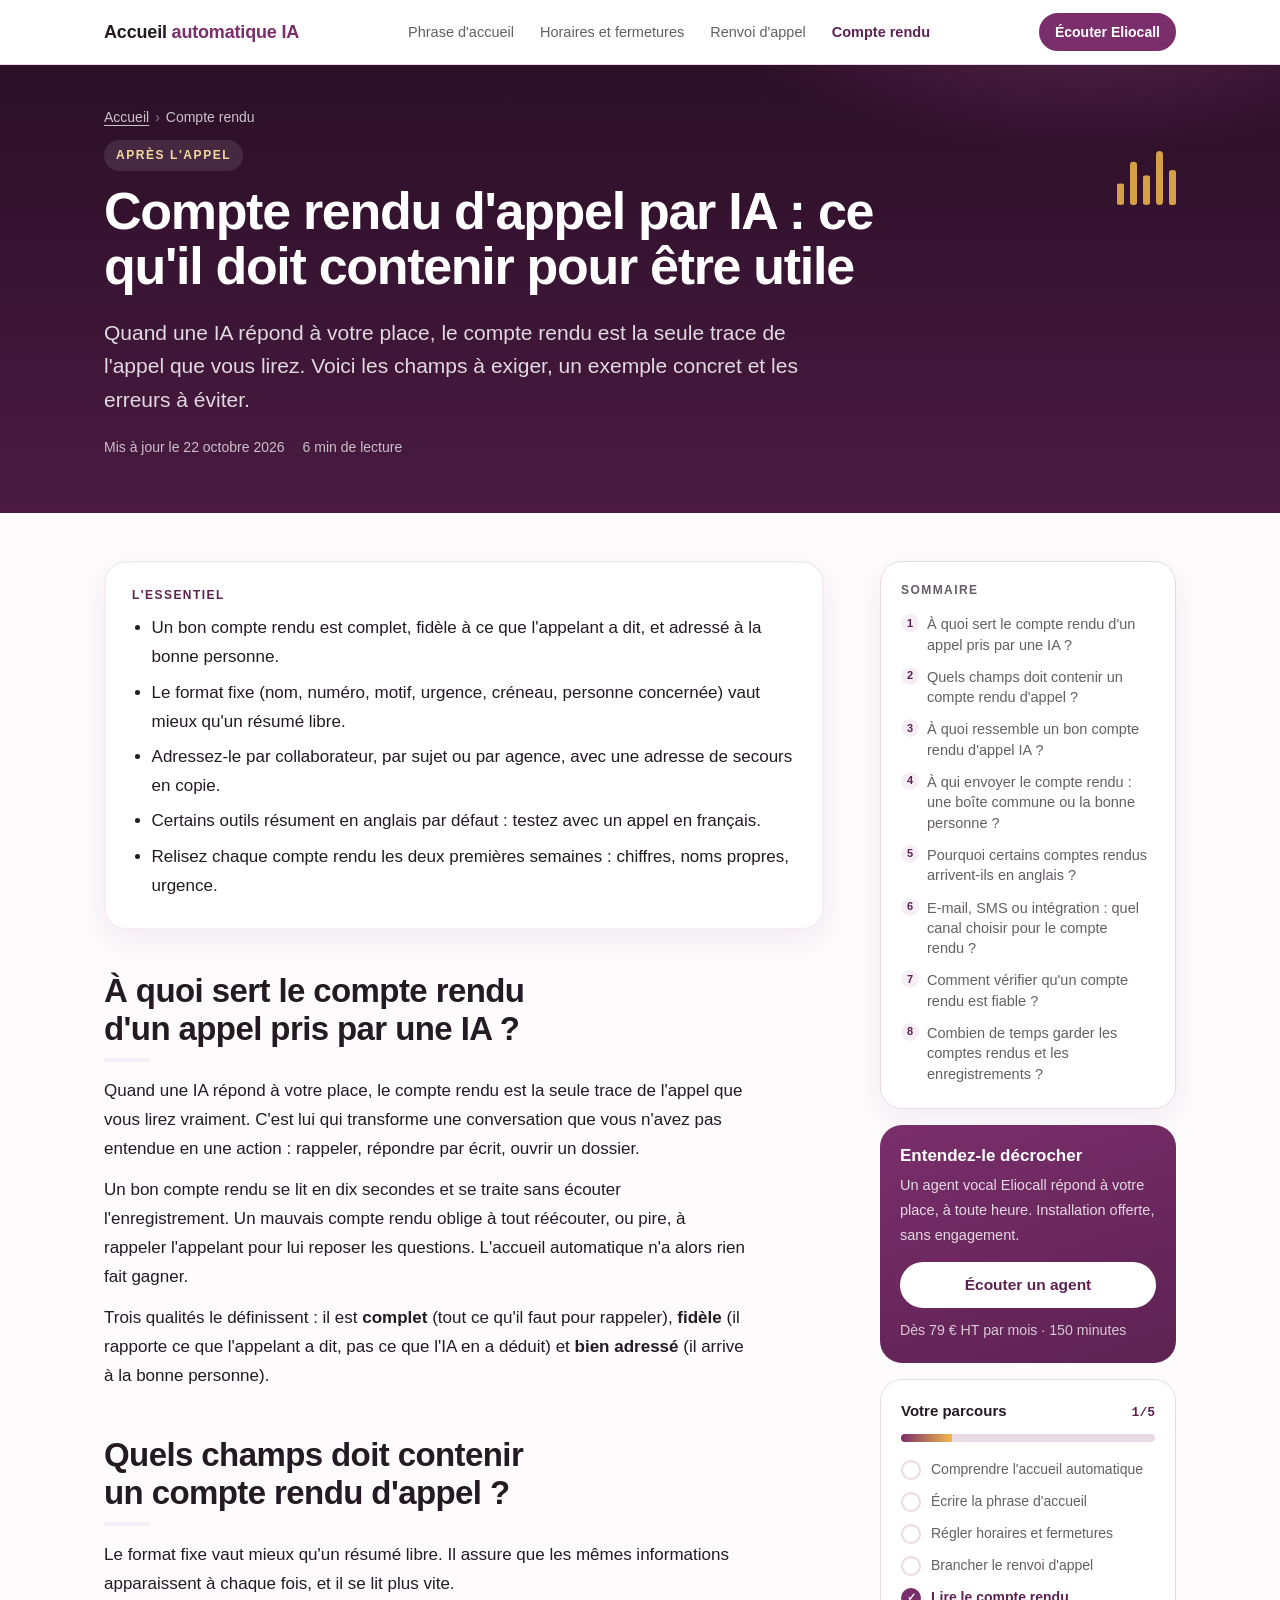
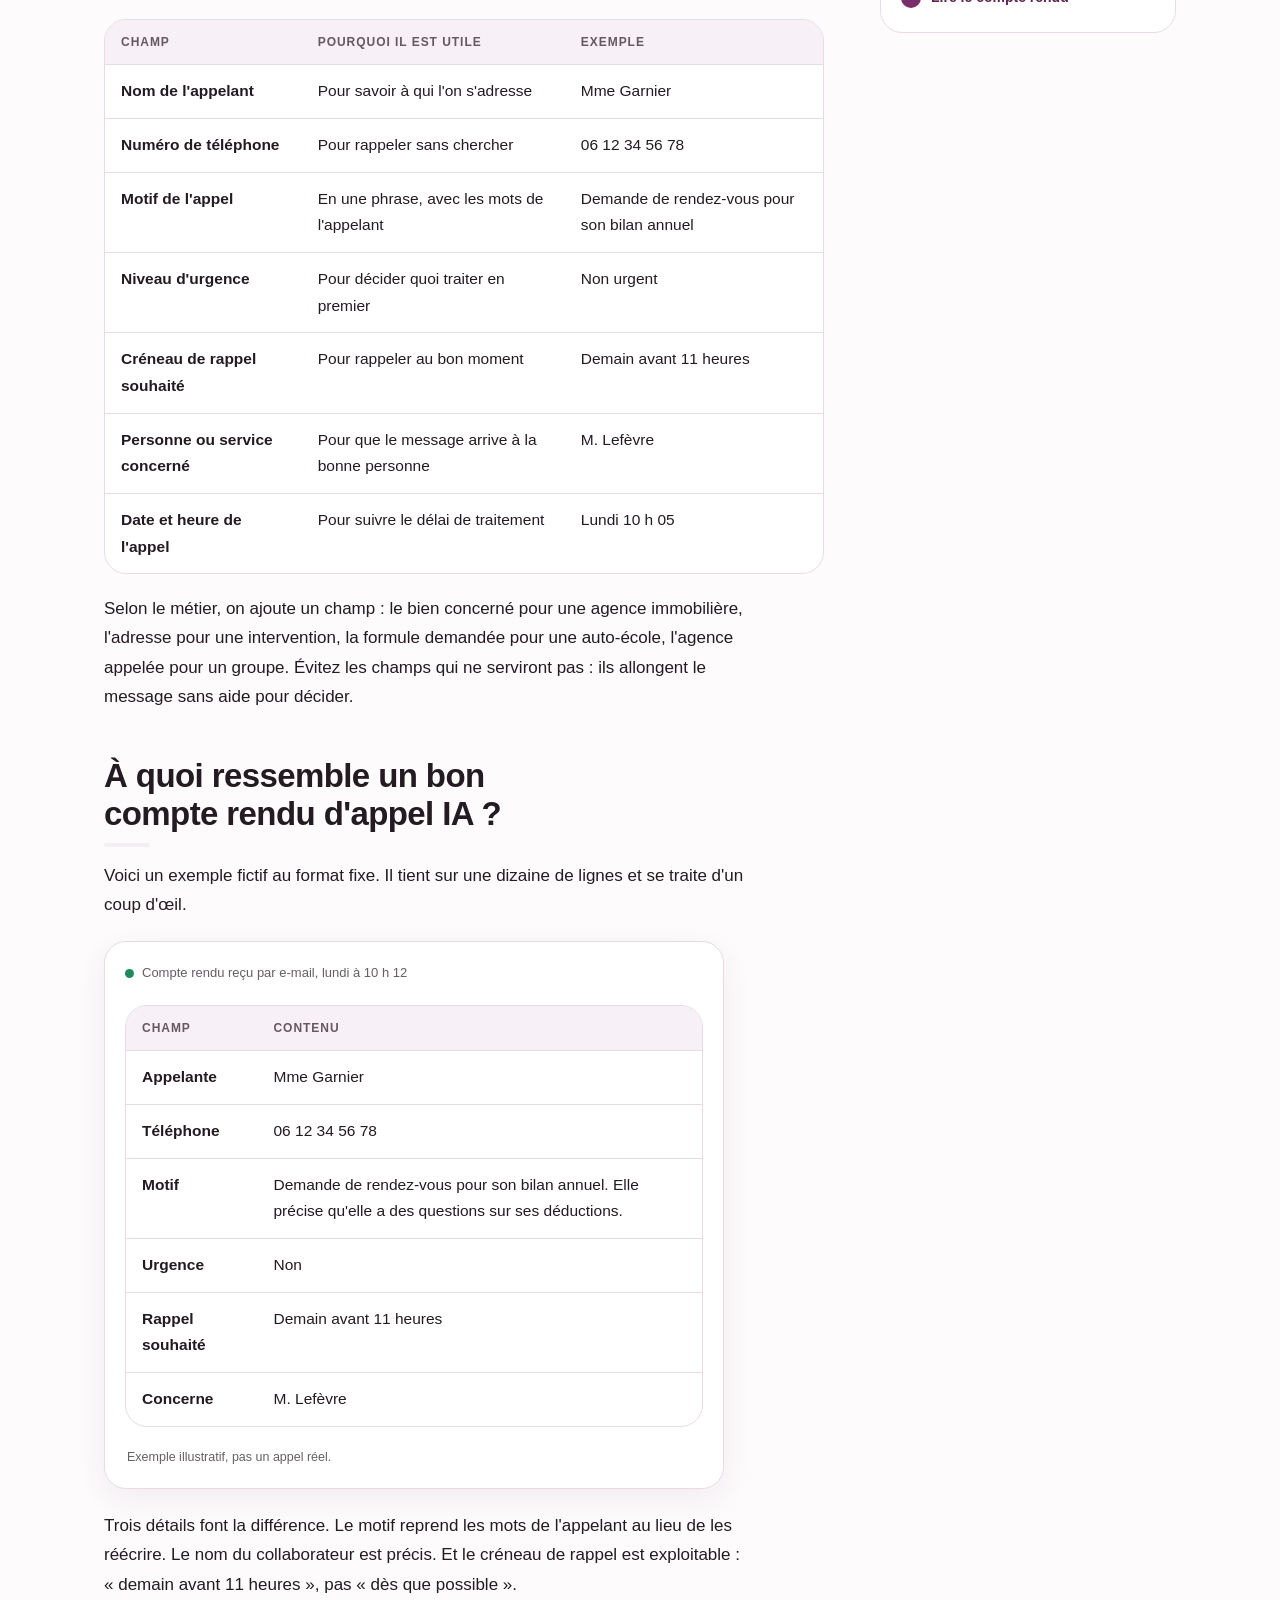
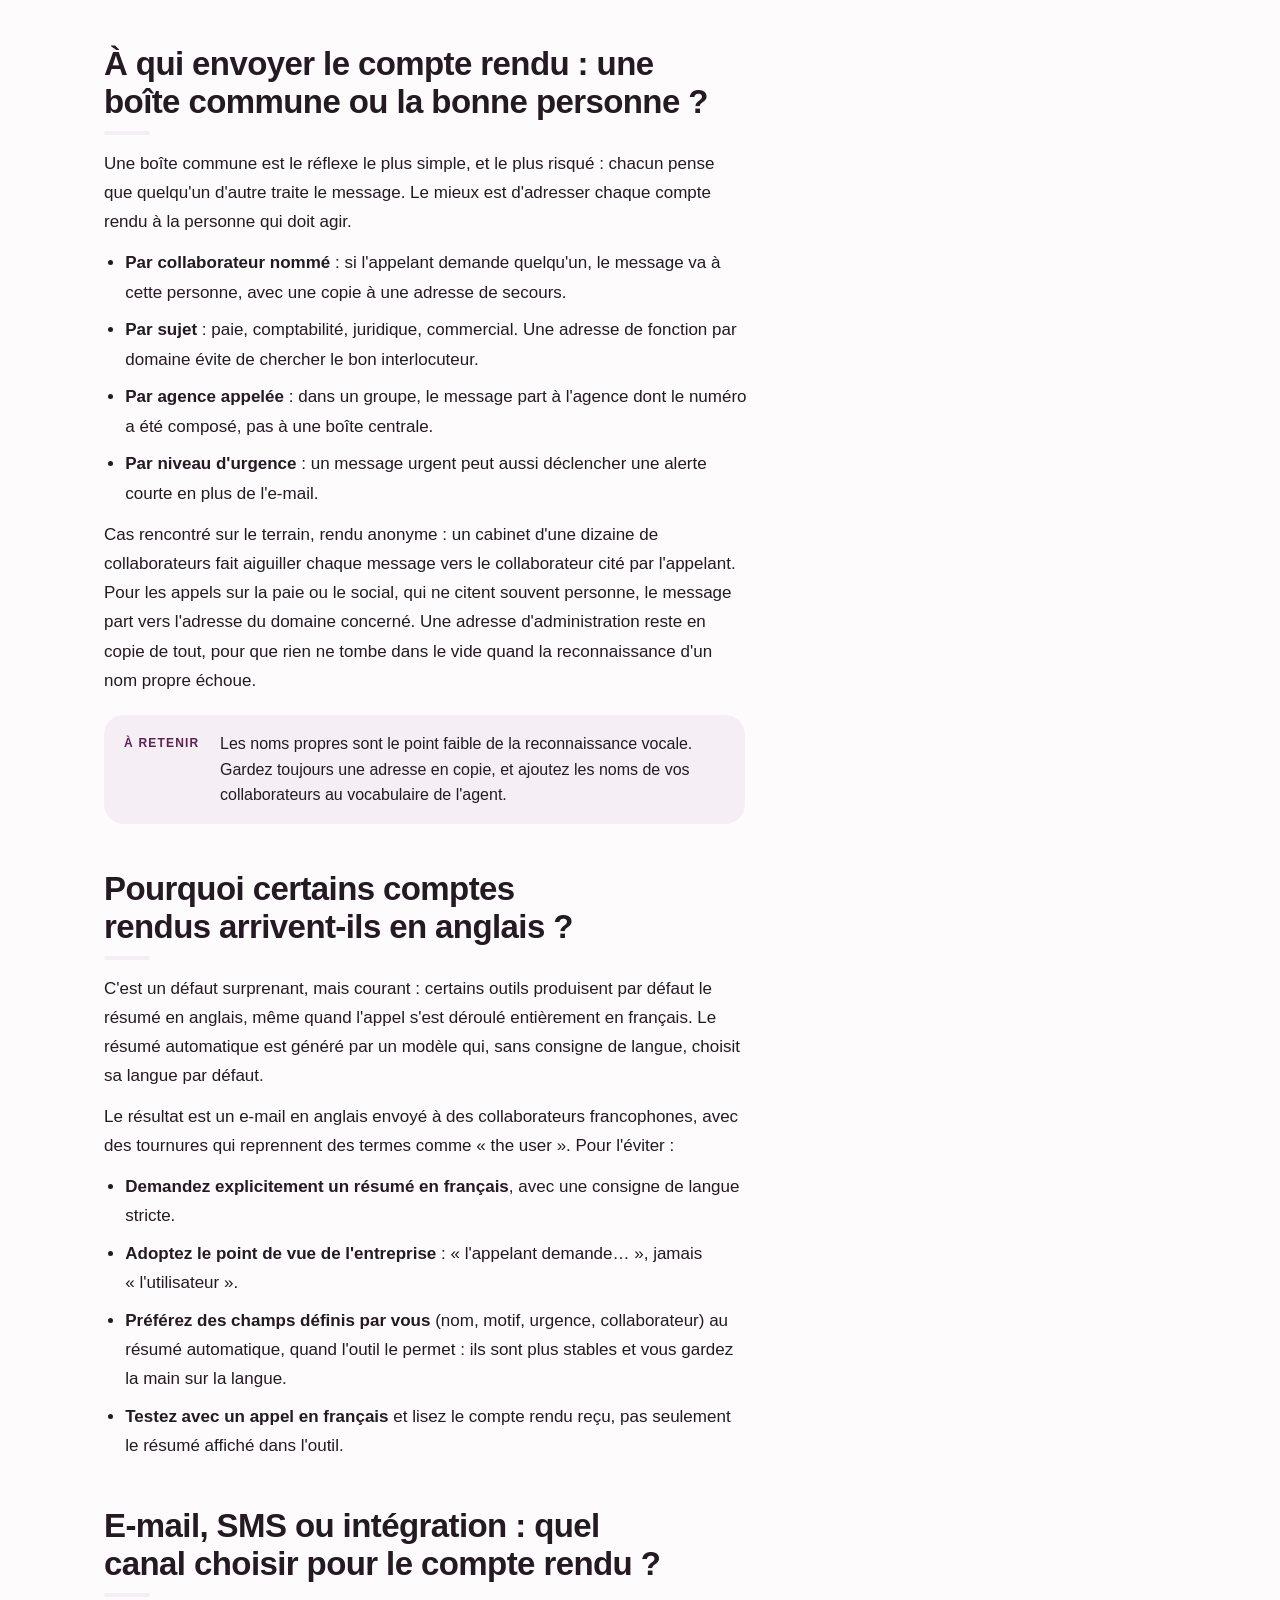
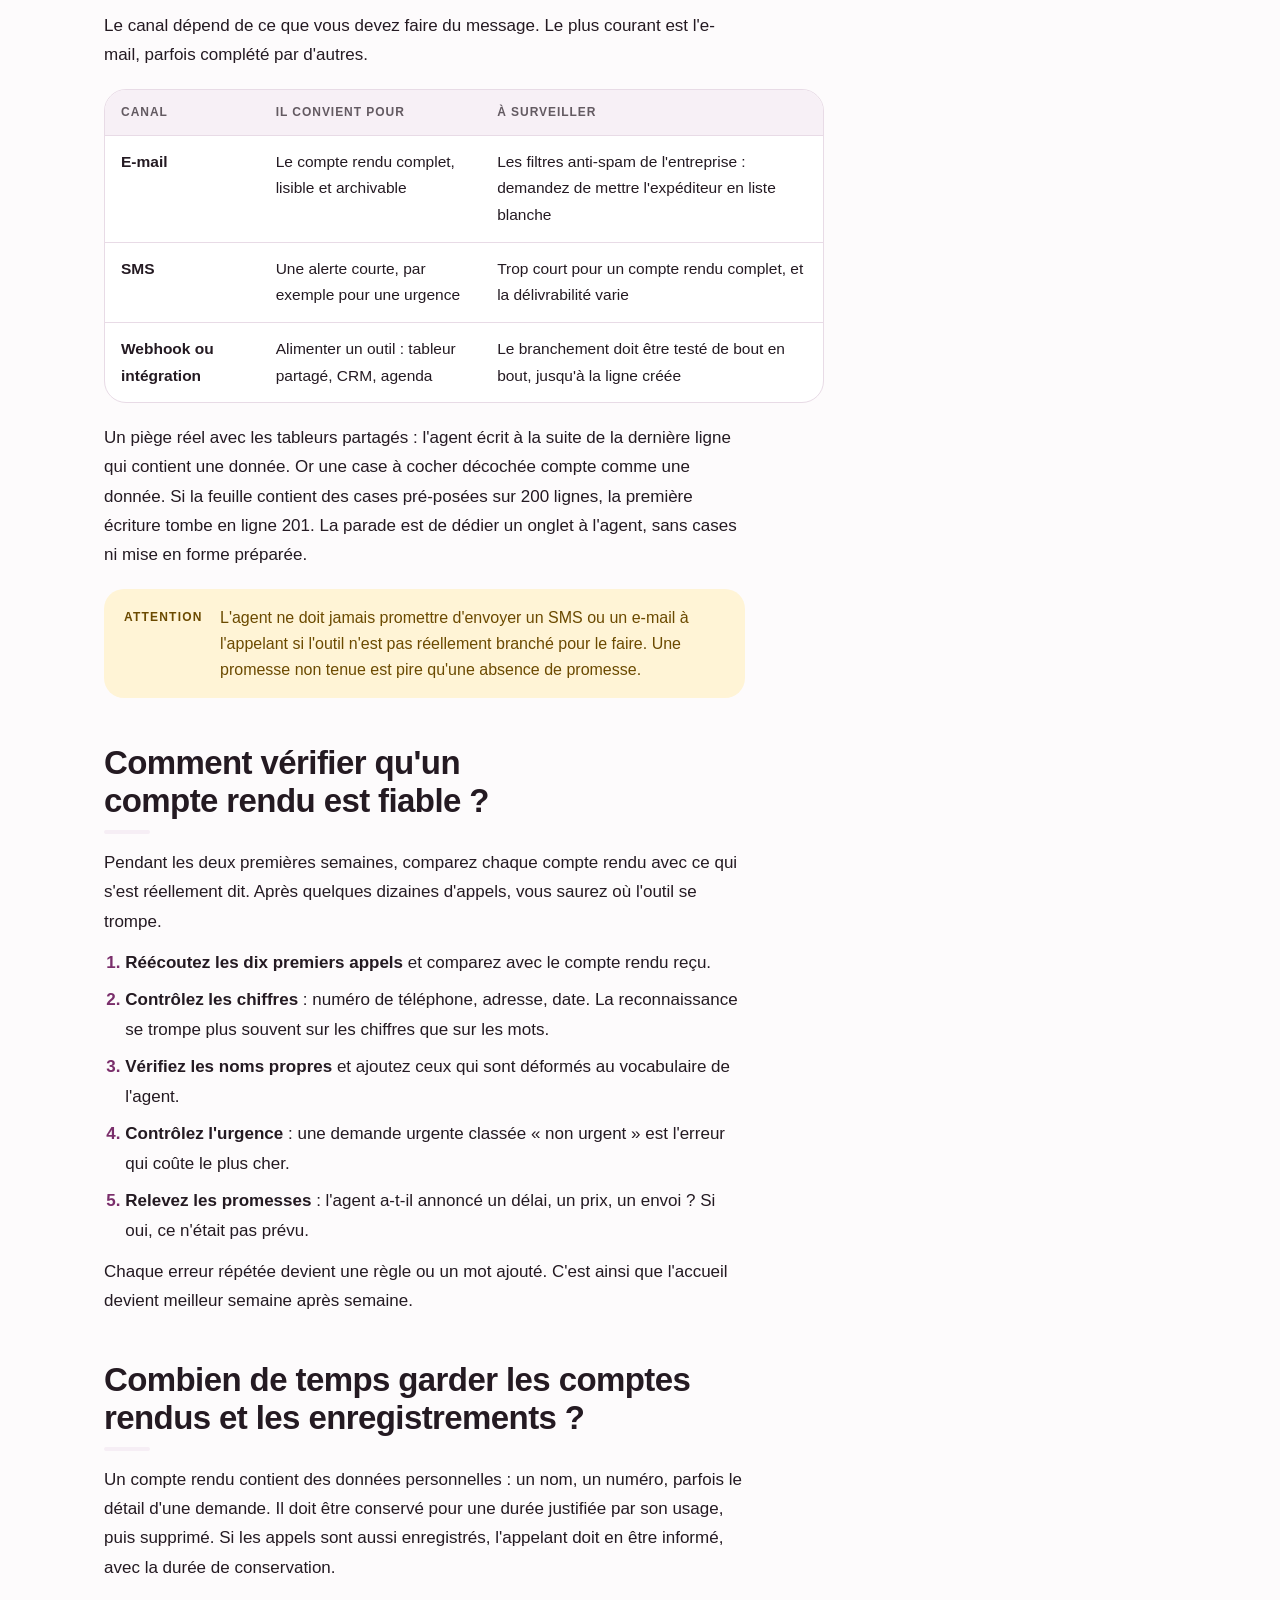
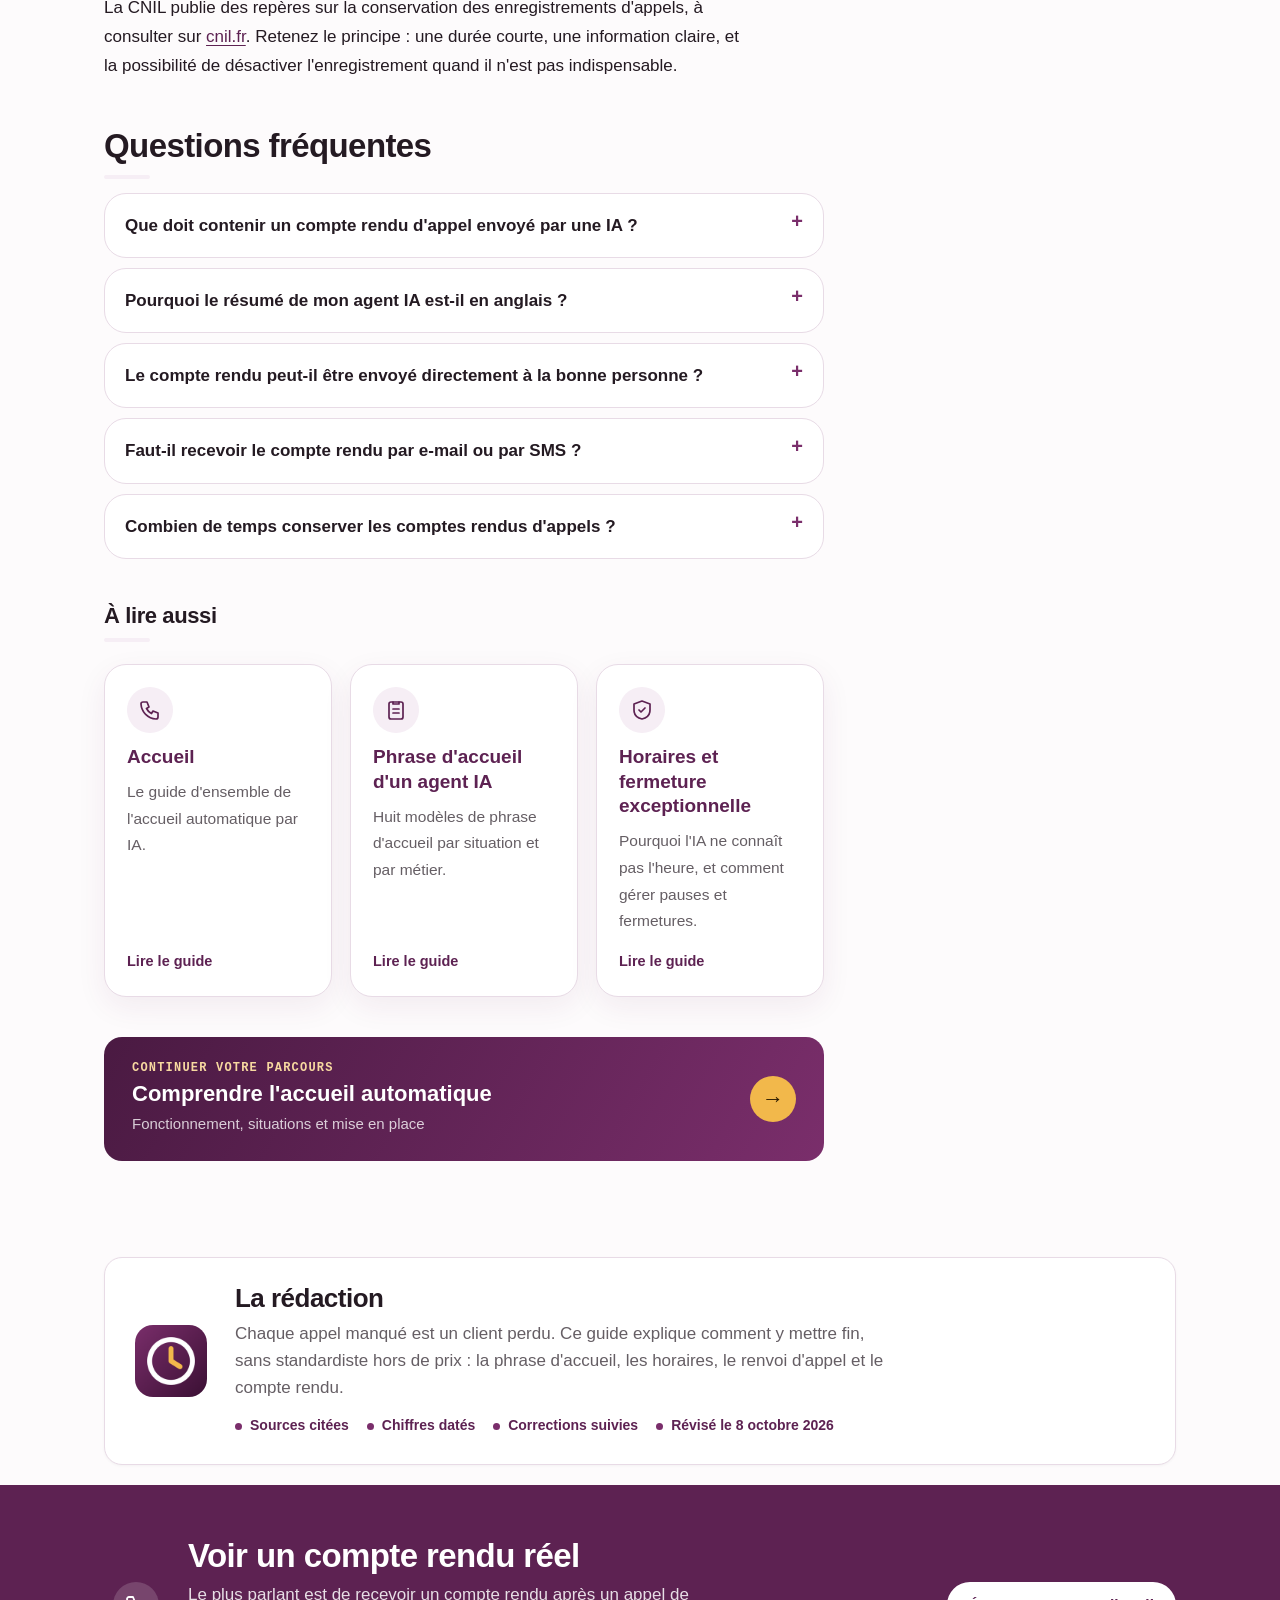
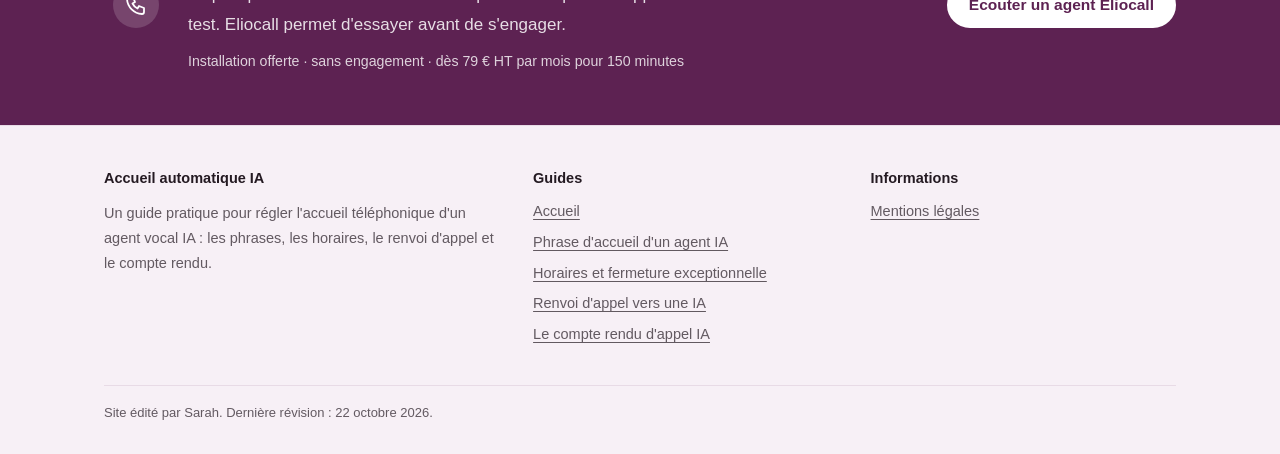
==== compte-rendu-d-appel-ia/index.html @ 54c4f0ad "Auto-update date 22 octobre 2026" ====
<!doctype html>
<html lang="fr">
<head>
<meta charset="utf-8">
<meta name="viewport" content="width=device-width, initial-scale=1">
<title>Compte rendu d'appel par IA : champs et exemple</title>
<meta name="description" content="Ce que doit contenir un compte rendu d&#x27;appel envoyé par une IA : les champs utiles, un exemple, le bon destinataire, français ou anglais, e-mail ou SMS.">
<link rel="canonical" href="https://accueil-telephonique-automatique-ia.fr/compte-rendu-d-appel-ia/">
<meta property="og:type" content="article">
<meta property="og:locale" content="fr_FR">
<meta property="og:site_name" content="Accueil automatique IA">
<meta property="og:title" content="Compte rendu d&#x27;appel par IA : champs et exemple">
<meta property="og:description" content="Ce que doit contenir un compte rendu d&#x27;appel envoyé par une IA : les champs utiles, un exemple, le bon destinataire, français ou anglais, e-mail ou SMS.">
<meta property="og:url" content="https://accueil-telephonique-automatique-ia.fr/compte-rendu-d-appel-ia/">
<meta property="og:image" content="https://accueil-telephonique-automatique-ia.fr/og-image.png">
<meta property="og:image:width" content="1200">
<meta property="og:image:height" content="630">
<meta property="og:image:alt" content="Accueil automatique IA">
<meta name="twitter:card" content="summary_large_image">
<meta name="twitter:image" content="https://accueil-telephonique-automatique-ia.fr/og-image.png">
<link rel="icon" href="/favicon.ico" sizes="48x48">
<link rel="icon" href="/favicon.svg" type="image/svg+xml">
<link rel="icon" href="/favicon-48.png" type="image/png" sizes="48x48">
<link rel="apple-touch-icon" href="/apple-touch-icon.png">
<meta name="theme-color" content="#7a2e6b">

<meta http-equiv="Content-Security-Policy" content="default-src 'self'; script-src 'self' 'unsafe-inline'; style-src 'self' 'unsafe-inline'; img-src 'self' data:; base-uri 'self'; form-action 'none'">
<meta name="referrer" content="strict-origin-when-cross-origin">
<script type="application/ld+json">{"@context": "https://schema.org", "@graph": [{"@type": "BreadcrumbList", "itemListElement": [{"@type": "ListItem", "position": 1, "name": "Accueil", "item": "https://accueil-telephonique-automatique-ia.fr/"}, {"@type": "ListItem", "position": 2, "name": "Compte rendu", "item": "https://accueil-telephonique-automatique-ia.fr/compte-rendu-d-appel-ia/"}]}, {"@type": "Article", "headline": "Compte rendu d'appel par IA : ce qu'il doit contenir pour être utile", "description": "Ce que doit contenir un compte rendu d'appel envoyé par une IA : les champs utiles, un exemple, le bon destinataire, français ou anglais, e-mail ou SMS.", "inLanguage": "fr-FR", "datePublished": "2026-10-05", "dateModified": "2026-10-22", "mainEntityOfPage": "https://accueil-telephonique-automatique-ia.fr/compte-rendu-d-appel-ia/", "author": {"@type": "Organization", "name": "Accueil automatique IA", "url": "https://accueil-telephonique-automatique-ia.fr"}, "publisher": {"@type": "Organization", "name": "Accueil automatique IA", "url": "https://accueil-telephonique-automatique-ia.fr"}}, {"@type": "FAQPage", "mainEntity": [{"@type": "Question", "name": "Que doit contenir un compte rendu d'appel envoyé par une IA ?", "acceptedAnswer": {"@type": "Answer", "text": "Au minimum : le nom de l'appelant, son numéro de téléphone, le motif en une phrase, le niveau d'urgence, le créneau de rappel souhaité et la personne concernée. La date et l'heure de l'appel complètent le message."}}, {"@type": "Question", "name": "Pourquoi le résumé de mon agent IA est-il en anglais ?", "acceptedAnswer": {"@type": "Answer", "text": "Certains outils génèrent par défaut le résumé en anglais, même pour un appel en français. Demandez explicitement un résumé en français, ou utilisez des champs d'extraction définis par vous, puis testez avec un vrai appel."}}, {"@type": "Question", "name": "Le compte rendu peut-il être envoyé directement à la bonne personne ?", "acceptedAnswer": {"@type": "Answer", "text": "Oui, si l'agent identifie le collaborateur cité ou le sujet de l'appel. Gardez une adresse en copie pour les cas où un nom est mal reconnu."}}, {"@type": "Question", "name": "Faut-il recevoir le compte rendu par e-mail ou par SMS ?", "acceptedAnswer": {"@type": "Answer", "text": "L'e-mail convient pour le compte rendu complet. Le SMS convient pour une alerte courte, par exemple en cas d'urgence. Les deux peuvent se combiner."}}, {"@type": "Question", "name": "Combien de temps conserver les comptes rendus d'appels ?", "acceptedAnswer": {"@type": "Answer", "text": "Le temps nécessaire au traitement de la demande, pas davantage. Appliquez une durée définie, supprimez ensuite, et consultez les repères de la CNIL sur la conservation des enregistrements."}}]}]}</script>
<link rel="stylesheet" href="/style.css">
<script>(function(){var d=document.documentElement;if(window.matchMedia&&matchMedia("(prefers-reduced-motion: reduce)").matches)return;d.classList.add("a-js");setTimeout(function(){if(!window.__rvok)d.classList.add("a-show")},3500)})();</script>
</head>
<body>
<a class="a-skip" href="#contenu">Aller au contenu</a>
<div class="a-rdp" id="rdp" aria-hidden="true"><i></i></div>
<header class="a-top"><div class="a-wrap"><a class="a-brand" href="/">Accueil <span>automatique IA</span></a><nav class="a-nav" aria-label="Navigation"><a href="/phrase-d-accueil-ia/">Phrase d'accueil</a><a href="/horaires-pause-midi-fermeture/">Horaires et fermetures</a><a href="/renvoi-d-appel-vers-une-ia/">Renvoi d'appel</a><a href="/compte-rendu-d-appel-ia/" class="a-cur">Compte rendu</a></nav><a class="a-btn a-small" href="https://eliocall.com/?utm_source=accueil-telephonique-automatique-ia&amp;utm_medium=guide&amp;utm_campaign=header" rel="nofollow sponsored noopener">Écouter Eliocall</a></div></header>
<main id="contenu">
<div class="a-page-head"><div class="a-wrap"><div class="a-eq" aria-hidden="true"><i></i><i></i><i></i><i></i><i></i></div><div class="a-crumbs"><a href="/">Accueil</a><i>›</i>Compte rendu</div><div class="a-kicker">Après l'appel</div><h1>Compte rendu d'appel par IA&nbsp;: ce qu'il doit contenir pour être utile</h1><p class="a-lead">Quand une IA répond à votre place, le compte rendu est la seule trace de l'appel que vous lirez. Voici les champs à exiger, un exemple concret et les erreurs à éviter.</p><div class="a-meta"><span>Mis à jour le 22 octobre 2026</span><span>6 min de lecture</span></div></div></div>
<div class="a-wrap a-layout"><article class="a-doc"><div class="a-summary"><b>L'essentiel</b><ul><li>Un bon compte rendu est complet, fidèle à ce que l'appelant a dit, et adressé à la bonne personne.</li><li>Le format fixe (nom, numéro, motif, urgence, créneau, personne concernée) vaut mieux qu'un résumé libre.</li><li>Adressez-le par collaborateur, par sujet ou par agence, avec une adresse de secours en copie.</li><li>Certains outils résument en anglais par défaut&nbsp;: testez avec un appel en français.</li><li>Relisez chaque compte rendu les deux premières semaines&nbsp;: chiffres, noms propres, urgence.</li></ul></div><section id="a-quoi-sert-le-compte-rendu-d-un-appel-pris-par-" class="a-rv"><h2>À quoi sert le compte rendu d'un appel pris par une IA&nbsp;?</h2><p>Quand une IA répond à votre place, le compte rendu est la seule trace de l'appel que vous lirez vraiment. C'est lui qui transforme une conversation que vous n'avez pas entendue en une action&nbsp;: rappeler, répondre par écrit, ouvrir un dossier.</p><p>Un bon compte rendu se lit en dix secondes et se traite sans écouter l'enregistrement. Un mauvais compte rendu oblige à tout réécouter, ou pire, à rappeler l'appelant pour lui reposer les questions. L'accueil automatique n'a alors rien fait gagner.</p><p>Trois qualités le définissent&nbsp;: il est <strong>complet</strong> (tout ce qu'il faut pour rappeler), <strong>fidèle</strong> (il rapporte ce que l'appelant a dit, pas ce que l'IA en a déduit) et <strong>bien adressé</strong> (il arrive à la bonne personne).</p></section><section id="quels-champs-doit-contenir-un-compte-rendu-d-app" class="a-rv"><h2>Quels champs doit contenir un compte rendu d'appel&nbsp;?</h2><p>Le format fixe vaut mieux qu'un résumé libre. Il assure que les mêmes informations apparaissent à chaque fois, et il se lit plus vite.</p><div class="a-tablewrap"><table><tr><th>Champ</th><th>Pourquoi il est utile</th><th>Exemple</th></tr><tr><td>Nom de l'appelant</td><td>Pour savoir à qui l'on s'adresse</td><td>Mme Garnier</td></tr><tr><td>Numéro de téléphone</td><td>Pour rappeler sans chercher</td><td>06 12 34 56 78</td></tr><tr><td>Motif de l'appel</td><td>En une phrase, avec les mots de l'appelant</td><td>Demande de rendez-vous pour son bilan annuel</td></tr><tr><td>Niveau d'urgence</td><td>Pour décider quoi traiter en premier</td><td>Non urgent</td></tr><tr><td>Créneau de rappel souhaité</td><td>Pour rappeler au bon moment</td><td>Demain avant 11 heures</td></tr><tr><td>Personne ou service concerné</td><td>Pour que le message arrive à la bonne personne</td><td>M. Lefèvre</td></tr><tr><td>Date et heure de l'appel</td><td>Pour suivre le délai de traitement</td><td>Lundi 10 h 05</td></tr></table></div><p>Selon le métier, on ajoute un champ&nbsp;: le bien concerné pour une agence immobilière, l'adresse pour une intervention, la formule demandée pour une auto-école, l'agence appelée pour un groupe. Évitez les champs qui ne serviront pas&nbsp;: ils allongent le message sans aide pour décider.</p></section><section id="a-quoi-ressemble-un-bon-compte-rendu-d-appel-ia" class="a-rv"><h2>À quoi ressemble un bon compte rendu d'appel IA&nbsp;?</h2><p>Voici un exemple fictif au format fixe. Il tient sur une dizaine de lignes et se traite d'un coup d'œil.</p><div class="a-callbox" role="img" aria-label="Exemple illustratif de compte rendu d'appel"><div class="a-bar"><span class="a-dot"></span> Compte rendu reçu par e-mail, lundi à 10 h 12</div><div class="a-tablewrap"><table><tr><th>Champ</th><th>Contenu</th></tr><tr><td>Appelante</td><td>Mme Garnier</td></tr><tr><td>Téléphone</td><td>06 12 34 56 78</td></tr><tr><td>Motif</td><td>Demande de rendez-vous pour son bilan annuel. Elle précise qu'elle a des questions sur ses déductions.</td></tr><tr><td>Urgence</td><td>Non</td></tr><tr><td>Rappel souhaité</td><td>Demain avant 11 heures</td></tr><tr><td>Concerne</td><td>M. Lefèvre</td></tr></table></div><p class="a-note">Exemple illustratif, pas un appel réel.</p></div><p>Trois détails font la différence. Le motif reprend les mots de l'appelant au lieu de les réécrire. Le nom du collaborateur est précis. Et le créneau de rappel est exploitable&nbsp;: «&nbsp;demain avant 11 heures&nbsp;», pas «&nbsp;dès que possible&nbsp;».</p></section><section id="a-qui-envoyer-le-compte-rendu-une-boite-commune-" class="a-rv"><h2>À qui envoyer le compte rendu&nbsp;: une boîte commune ou la bonne personne&nbsp;?</h2><p>Une boîte commune est le réflexe le plus simple, et le plus risqué&nbsp;: chacun pense que quelqu'un d'autre traite le message. Le mieux est d'adresser chaque compte rendu à la personne qui doit agir.</p><ul class="a-clean"><li><strong>Par collaborateur nommé</strong>&nbsp;: si l'appelant demande quelqu'un, le message va à cette personne, avec une copie à une adresse de secours.</li><li><strong>Par sujet</strong>&nbsp;: paie, comptabilité, juridique, commercial. Une adresse de fonction par domaine évite de chercher le bon interlocuteur.</li><li><strong>Par agence appelée</strong>&nbsp;: dans un groupe, le message part à l'agence dont le numéro a été composé, pas à une boîte centrale.</li><li><strong>Par niveau d'urgence</strong>&nbsp;: un message urgent peut aussi déclencher une alerte courte en plus de l'e-mail.</li></ul><p>Cas rencontré sur le terrain, rendu anonyme&nbsp;: un cabinet d'une dizaine de collaborateurs fait aiguiller chaque message vers le collaborateur cité par l'appelant. Pour les appels sur la paie ou le social, qui ne citent souvent personne, le message part vers l'adresse du domaine concerné. Une adresse d'administration reste en copie de tout, pour que rien ne tombe dans le vide quand la reconnaissance d'un nom propre échoue.</p><div class="a-callout a-co-tip"><strong>À retenir</strong><div><p>Les noms propres sont le point faible de la reconnaissance vocale. Gardez toujours une adresse en copie, et ajoutez les noms de vos collaborateurs au vocabulaire de l'agent.</p></div></div></section><section id="pourquoi-certains-comptes-rendus-arrivent-ils-en" class="a-rv"><h2>Pourquoi certains comptes rendus arrivent-ils en anglais&nbsp;?</h2><p>C'est un défaut surprenant, mais courant&nbsp;: certains outils produisent par défaut le résumé en anglais, même quand l'appel s'est déroulé entièrement en français. Le résumé automatique est généré par un modèle qui, sans consigne de langue, choisit sa langue par défaut.</p><p>Le résultat est un e-mail en anglais envoyé à des collaborateurs francophones, avec des tournures qui reprennent des termes comme «&nbsp;the user&nbsp;». Pour l'éviter&nbsp;:</p><ul class="a-clean"><li><strong>Demandez explicitement un résumé en français</strong>, avec une consigne de langue stricte.</li><li><strong>Adoptez le point de vue de l'entreprise</strong>&nbsp;: «&nbsp;l'appelant demande…&nbsp;», jamais «&nbsp;l'utilisateur&nbsp;».</li><li><strong>Préférez des champs définis par vous</strong> (nom, motif, urgence, collaborateur) au résumé automatique, quand l'outil le permet&nbsp;: ils sont plus stables et vous gardez la main sur la langue.</li><li><strong>Testez avec un appel en français</strong> et lisez le compte rendu reçu, pas seulement le résumé affiché dans l'outil.</li></ul></section><section id="e-mail-sms-ou-integration-quel-canal-choisir-pou" class="a-rv"><h2>E-mail, SMS ou intégration&nbsp;: quel canal choisir pour le compte rendu&nbsp;?</h2><p>Le canal dépend de ce que vous devez faire du message. Le plus courant est l'e-mail, parfois complété par d'autres.</p><div class="a-tablewrap"><table><tr><th>Canal</th><th>Il convient pour</th><th>À surveiller</th></tr><tr><td>E-mail</td><td>Le compte rendu complet, lisible et archivable</td><td>Les filtres anti-spam de l'entreprise&nbsp;: demandez de mettre l'expéditeur en liste blanche</td></tr><tr><td>SMS</td><td>Une alerte courte, par exemple pour une urgence</td><td>Trop court pour un compte rendu complet, et la délivrabilité varie</td></tr><tr><td>Webhook ou intégration</td><td>Alimenter un outil&nbsp;: tableur partagé, CRM, agenda</td><td>Le branchement doit être testé de bout en bout, jusqu'à la ligne créée</td></tr></table></div><p>Un piège réel avec les tableurs partagés&nbsp;: l'agent écrit à la suite de la dernière ligne qui contient une donnée. Or une case à cocher décochée compte comme une donnée. Si la feuille contient des cases pré-posées sur 200 lignes, la première écriture tombe en ligne 201. La parade est de dédier un onglet à l'agent, sans cases ni mise en forme préparée.</p><div class="a-callout a-co-warn"><strong>Attention</strong><div><p>L'agent ne doit jamais promettre d'envoyer un SMS ou un e-mail à l'appelant si l'outil n'est pas réellement branché pour le faire. Une promesse non tenue est pire qu'une absence de promesse.</p></div></div></section><section id="comment-verifier-qu-un-compte-rendu-est-fiable" class="a-rv"><h2>Comment vérifier qu'un compte rendu est fiable&nbsp;?</h2><p>Pendant les deux premières semaines, comparez chaque compte rendu avec ce qui s'est réellement dit. Après quelques dizaines d'appels, vous saurez où l'outil se trompe.</p><ol class="a-rules"><li><strong>Réécoutez les dix premiers appels</strong> et comparez avec le compte rendu reçu.</li><li><strong>Contrôlez les chiffres</strong>&nbsp;: numéro de téléphone, adresse, date. La reconnaissance se trompe plus souvent sur les chiffres que sur les mots.</li><li><strong>Vérifiez les noms propres</strong> et ajoutez ceux qui sont déformés au vocabulaire de l'agent.</li><li><strong>Contrôlez l'urgence</strong>&nbsp;: une demande urgente classée «&nbsp;non urgent&nbsp;» est l'erreur qui coûte le plus cher.</li><li><strong>Relevez les promesses</strong>&nbsp;: l'agent a-t-il annoncé un délai, un prix, un envoi&nbsp;? Si oui, ce n'était pas prévu.</li></ol><p>Chaque erreur répétée devient une règle ou un mot ajouté. C'est ainsi que l'accueil devient meilleur semaine après semaine.</p></section><section id="combien-de-temps-garder-les-comptes-rendus-et-le" class="a-rv"><h2>Combien de temps garder les comptes rendus et les enregistrements&nbsp;?</h2><p>Un compte rendu contient des données personnelles&nbsp;: un nom, un numéro, parfois le détail d'une demande. Il doit être conservé pour une durée justifiée par son usage, puis supprimé. Si les appels sont aussi enregistrés, l'appelant doit en être informé, avec la durée de conservation.</p><p>La CNIL publie des repères sur la conservation des enregistrements d'appels, à consulter sur <a href="https://www.cnil.fr/" rel="noopener">cnil.fr</a>. Retenez le principe&nbsp;: une durée courte, une information claire, et la possibilité de désactiver l'enregistrement quand il n'est pas indispensable.</p></section><section id="questions" class="a-rv"><h2>Questions fréquentes</h2><details><summary>Que doit contenir un compte rendu d'appel envoyé par une IA&nbsp;?</summary><p>Au minimum&nbsp;: le nom de l'appelant, son numéro de téléphone, le motif en une phrase, le niveau d'urgence, le créneau de rappel souhaité et la personne concernée. La date et l'heure de l'appel complètent le message.</p></details><details><summary>Pourquoi le résumé de mon agent IA est-il en anglais&nbsp;?</summary><p>Certains outils génèrent par défaut le résumé en anglais, même pour un appel en français. Demandez explicitement un résumé en français, ou utilisez des champs d'extraction définis par vous, puis testez avec un vrai appel.</p></details><details><summary>Le compte rendu peut-il être envoyé directement à la bonne personne&nbsp;?</summary><p>Oui, si l'agent identifie le collaborateur cité ou le sujet de l'appel. Gardez une adresse en copie pour les cas où un nom est mal reconnu.</p></details><details><summary>Faut-il recevoir le compte rendu par e-mail ou par SMS&nbsp;?</summary><p>L'e-mail convient pour le compte rendu complet. Le SMS convient pour une alerte courte, par exemple en cas d'urgence. Les deux peuvent se combiner.</p></details><details><summary>Combien de temps conserver les comptes rendus d'appels&nbsp;?</summary><p>Le temps nécessaire au traitement de la demande, pas davantage. Appliquez une durée définie, supprimez ensuite, et consultez les repères de la CNIL sur la conservation des enregistrements.</p></details></section><div class="a-related"><h2>À lire aussi</h2><div class="a-cards a-cols3"><a class="a-card" href="/"><span class="a-ico" aria-hidden="true"><svg viewBox="0 0 24 24" width="24" height="24" fill="none" stroke="currentColor" stroke-width="1.7" stroke-linecap="round" stroke-linejoin="round"><path d="M5 4h4l2 5-2.5 1.5a11 11 0 0 0 5 5L15 13l5 2v4a2 2 0 0 1-2 2A16 16 0 0 1 3 6a2 2 0 0 1 2-2z"/></svg></span><h3>Accueil</h3><p>Le guide d'ensemble de l'accueil automatique par IA.</p><span class="a-more">Lire le guide</span></a><a class="a-card" href="/phrase-d-accueil-ia/"><span class="a-ico" aria-hidden="true"><svg viewBox="0 0 24 24" width="24" height="24" fill="none" stroke="currentColor" stroke-width="1.7" stroke-linecap="round" stroke-linejoin="round"><rect x="5" y="4" width="14" height="17" rx="2"/><path d="M9 4v2h6V4M9 11h6M9 15h6"/></svg></span><h3>Phrase d'accueil d'un agent IA</h3><p>Huit modèles de phrase d'accueil par situation et par métier.</p><span class="a-more">Lire le guide</span></a><a class="a-card" href="/horaires-pause-midi-fermeture/"><span class="a-ico" aria-hidden="true"><svg viewBox="0 0 24 24" width="24" height="24" fill="none" stroke="currentColor" stroke-width="1.7" stroke-linecap="round" stroke-linejoin="round"><path d="M12 3l8 3v6c0 5-3.5 8-8 9-4.5-1-8-4-8-9V6z"/><path d="M9 12l2 2 4-4"/></svg></span><h3>Horaires et fermeture exceptionnelle</h3><p>Pourquoi l'IA ne connaît pas l'heure, et comment gérer pauses et fermetures.</p><span class="a-more">Lire le guide</span></a></div></div><div id="nx-box" hidden></div></article><aside class="a-side"><nav class="a-toc" aria-label="Sommaire"><b>Sommaire</b><ol><li><a href="#a-quoi-sert-le-compte-rendu-d-un-appel-pris-par-">À quoi sert le compte rendu d'un appel pris par une IA&nbsp;?</a></li><li><a href="#quels-champs-doit-contenir-un-compte-rendu-d-app">Quels champs doit contenir un compte rendu d'appel&nbsp;?</a></li><li><a href="#a-quoi-ressemble-un-bon-compte-rendu-d-appel-ia">À quoi ressemble un bon compte rendu d'appel IA&nbsp;?</a></li><li><a href="#a-qui-envoyer-le-compte-rendu-une-boite-commune-">À qui envoyer le compte rendu&nbsp;: une boîte commune ou la bonne personne&nbsp;?</a></li><li><a href="#pourquoi-certains-comptes-rendus-arrivent-ils-en">Pourquoi certains comptes rendus arrivent-ils en anglais&nbsp;?</a></li><li><a href="#e-mail-sms-ou-integration-quel-canal-choisir-pou">E-mail, SMS ou intégration&nbsp;: quel canal choisir pour le compte rendu&nbsp;?</a></li><li><a href="#comment-verifier-qu-un-compte-rendu-est-fiable">Comment vérifier qu'un compte rendu est fiable&nbsp;?</a></li><li><a href="#combien-de-temps-garder-les-comptes-rendus-et-le">Combien de temps garder les comptes rendus et les enregistrements&nbsp;?</a></li></ol></nav><div class="a-sidecta"><b>Entendez-le décrocher</b><p>Un agent vocal Eliocall répond à votre place, à toute heure. Installation offerte, sans engagement.</p><a class="a-btn" href="https://eliocall.com/?utm_source=accueil-telephonique-automatique-ia&utm_medium=guide&utm_campaign=ecouter#hero-form" rel="nofollow sponsored noopener">Écouter un agent</a><small style="display:block;margin-top:10px;opacity:.75">Dès 79 € HT par mois · 150 minutes</small></div><div id="jr-box" hidden></div></aside></div>
<section class="a-rdn" id="redaction"><div class="a-wrap"><div class="a-rdc"><img class="a-rdm" src="/icon-192.png" alt="" width="72" height="72" loading="lazy" decoding="async"><div><h2>La rédaction</h2><p>Chaque appel manqué est un client perdu. Ce guide explique comment y mettre fin, sans standardiste hors de prix&nbsp;: la phrase d'accueil, les horaires, le renvoi d'appel et le compte rendu.</p><ul><li>Sources citées</li><li>Chiffres datés</li><li>Corrections suivies</li><li>Révisé le 8 octobre 2026</li></ul></div></div></div></section>
<div class="a-band"><div class="a-wrap"><div><div class="a-rg" aria-hidden="true"><span></span><span></span><span></span><b><svg viewBox="0 0 24 24" width="24" height="24" fill="none" stroke="#fff" stroke-width="1.8" stroke-linecap="round" stroke-linejoin="round"><path d="M5 4h4l2 5-2.5 1.5a11 11 0 0 0 5 5L15 13l5 2v4a2 2 0 0 1-2 2A16 16 0 0 1 3 6a2 2 0 0 1 2-2z"/></svg></b></div><div><h2>Voir un compte rendu réel</h2><p>Le plus parlant est de recevoir un compte rendu après un appel de test. Eliocall permet d'essayer avant de s'engager.</p><small style="display:block;margin-top:10px;opacity:.8">Installation offerte · sans engagement · dès 79 € HT par mois pour 150 minutes</small></div></div><a class="a-btn" href="https://eliocall.com/?utm_source=accueil-telephonique-automatique-ia&amp;utm_medium=guide&amp;utm_campaign=accueil-compte-rendu" rel="nofollow sponsored noopener">Écouter un agent Eliocall</a></div></div>
</main>
<footer class="a-foot"><div class="a-wrap"><div><b>Accueil <span>automatique IA</span></b><p>Un guide pratique pour régler l'accueil téléphonique d'un agent vocal IA&nbsp;: les phrases, les horaires, le renvoi d'appel et le compte rendu.</p></div><div><b>Guides</b><ul><li><a href="/">Accueil</a></li><li><a href="/phrase-d-accueil-ia/">Phrase d'accueil d'un agent IA</a></li><li><a href="/horaires-pause-midi-fermeture/">Horaires et fermeture exceptionnelle</a></li><li><a href="/renvoi-d-appel-vers-une-ia/">Renvoi d'appel vers une IA</a></li><li><a href="/compte-rendu-d-appel-ia/">Le compte rendu d'appel IA</a></li></ul></div><div><b>Informations</b><ul><li><a href="/mentions-legales/">Mentions légales</a></li></ul></div><div class="a-small">Site édité par Sarah. Dernière révision : 22 octobre 2026.</div></div></footer>
<script>(function(){var P="a-",d=document;if(window.matchMedia&&matchMedia("(prefers-reduced-motion: reduce)").matches)return;window.__rvok=1;
var rd=d.getElementById("rdp"),bar=rd&&rd.firstElementChild,top=d.querySelector("."+P+"top"),tk=false;
function onS(){tk=false;var h=d.documentElement,max=h.scrollHeight-h.clientHeight,y=window.pageYOffset||h.scrollTop;if(bar&&max>0)bar.style.transform="scaleX("+Math.min(1,y/max)+")";if(top){if(y>8)top.classList.add(P+"sc");else top.classList.remove(P+"sc")}}
window.addEventListener("scroll",function(){if(!tk){tk=true;requestAnimationFrame(onS)}},{passive:true});onS();
var ap=[].slice.call(d.querySelectorAll("[data-ap]"));if("IntersectionObserver" in window){var ao=new IntersectionObserver(function(es){es.forEach(function(e){if(e.isIntersecting)e.target.removeAttribute("data-off");else e.target.setAttribute("data-off","1")})},{rootMargin:"80px"});ap.forEach(function(el){ao.observe(el)})}
var rv=[].slice.call(d.querySelectorAll("."+P+"rv"));
if("IntersectionObserver" in window){var io=new IntersectionObserver(function(es){es.forEach(function(e){if(e.isIntersecting){e.target.classList.add(P+"in");io.unobserve(e.target)}})},{threshold:.06,rootMargin:"0px 0px -5% 0px"});rv.forEach(function(el){io.observe(el)})}else{rv.forEach(function(el){el.classList.add(P+"in")})}
var links=[].slice.call(d.querySelectorAll("."+P+"toc a")),map={};links.forEach(function(a){map[a.getAttribute("href").slice(1)]=a});
if("IntersectionObserver" in window&&links.length){var so=new IntersectionObserver(function(es){es.forEach(function(e){if(e.isIntersecting){links.forEach(function(a){a.classList.remove(P+"act")});var a=map[e.target.id];if(a)a.classList.add(P+"act")}})},{rootMargin:"-18% 0px -70% 0px"});[].slice.call(d.querySelectorAll("."+P+"doc section[id]")).forEach(function(x){so.observe(x)})}
})();</script>

<div id="stk" role="complementary" aria-label="Écouter un agent vocal"><a href="https://eliocall.com/?utm_source=accueil-telephonique-automatique-ia&utm_medium=guide&utm_campaign=ecouter#hero-form" rel="nofollow sponsored noopener"><span class="a-w" aria-hidden="true"><i></i><i></i><i></i><i></i></span><span><b>Entendre un agent vocal Eliocall</b><small>Démonstration sur eliocall.com</small></span></a><button type="button" id="stk-x" aria-label="Masquer">×</button></div>
<script>(function(){
var $=function(i){return document.getElementById(i)},KS="acc-seen-v1",KR="acc-last-v1",CUR=location.pathname.replace(/index\.html$/,""),J=[["/", "Comprendre l'accueil automatique", "Fonctionnement, situations et mise en place"], ["/phrase-d-accueil-ia/", "Écrire la phrase d'accueil", "Huit modèles par situation et par métier"], ["/horaires-pause-midi-fermeture/", "Régler horaires et fermetures", "Pause, congés, jours exceptionnels"], ["/renvoi-d-appel-vers-une-ia/", "Brancher le renvoi d'appel", "Codes et réglages, mobile, fixe et box"], ["/compte-rendu-d-appel-ia/", "Lire le compte rendu", "Les champs utiles et un exemple"]],HEAR="https://eliocall.com/?utm_source=accueil-telephonique-automatique-ia&utm_medium=guide&utm_campaign=ecouter#hero-form";
var seen={};try{seen=JSON.parse(localStorage.getItem(KS)||"{}")}catch(e){}seen[CUR]=1;try{localStorage.setItem(KS,JSON.stringify(seen))}catch(e){}
function n(){return J.filter(function(x){return seen[x[0]]}).length}
/* parcours dans la colonne latérale */
var jr=$("jr-box");if(jr){var h=document.createElement("h4"),t=document.createElement("strong");t.textContent="Votre parcours";var c=document.createElement("span");c.textContent=n()+"/"+J.length;h.appendChild(t);h.appendChild(c);jr.appendChild(h);
var pr=document.createElement("div");pr.setAttribute("data-pr","");var bar=document.createElement("i");pr.appendChild(bar);jr.appendChild(pr);var ol=document.createElement("ol");
J.forEach(function(x,i){var li=document.createElement("li"),a=document.createElement("a");a.href=x[0];if(x[0]===CUR)a.setAttribute("aria-current","page");if(seen[x[0]])a.setAttribute("data-seen","1");var em=document.createElement("em");em.textContent=seen[x[0]]?"✓":(i+1);a.appendChild(em);a.appendChild(document.createTextNode(x[1]));li.appendChild(a);ol.appendChild(li)});jr.appendChild(ol);jr.hidden=false;setTimeout(function(){bar.style.width=Math.round(100*n()/J.length)+"%"},60)}
/* badges « déjà lu » sur les cartes */
[].slice.call(document.querySelectorAll("a[href^='/']")).forEach(function(a){var p=a.getAttribute("href").split("#")[0];if(a.className&&/card/.test(a.className)){a.setAttribute("data-card","");if(seen[p]&&p!==CUR)a.setAttribute("data-seen","1")}});
/* suite de lecture */
var nx=$("nx-box");if(nx){var idx=-1;J.forEach(function(x,i){if(x[0]===CUR)idx=i});var nxt=null;for(var k=1;k<=J.length;k++){var c2=J[(idx+k)%J.length];if(!seen[c2[0]]){nxt=c2;break}}
var a=document.createElement("a");if(nxt){a.href=nxt[0];a.innerHTML="<div><small>Continuer votre parcours</small><strong></strong><span></span></div><b>→</b>";a.querySelector("strong").textContent=nxt[1];a.querySelector("span").textContent=nxt[2]}
else{a.href=HEAR;a.rel="nofollow sponsored noopener";a.innerHTML="<div><small>Parcours terminé</small><strong>Passez de la théorie à l'écoute</strong><span>Entendez un agent vocal Eliocall répondre à votre place.</span></div><b>→</b>"}
nx.appendChild(a);nx.hidden=false}
/* bouton flottant */
var stk=$("stk");try{if(sessionStorage.getItem("acc-stk-x"))stk.hidden=true}catch(e){}
$("stk-x").addEventListener("click",function(){stk.hidden=true;try{sessionStorage.setItem("acc-stk-x","1")}catch(e){}});
function onScroll(){var y=window.pageYOffset,max=document.documentElement.scrollHeight-innerHeight;var tt=$("rs-toast");if(tt&&y>300)tt.removeAttribute("data-show");if(y>700&&y<max-420)stk.setAttribute("data-show","");else stk.removeAttribute("data-show")}
window.addEventListener("scroll",function(){requestAnimationFrame(onScroll)},{passive:true});onScroll();
/* reprendre la lecture */
var secs=[].slice.call(document.querySelectorAll("section[id]")).filter(function(s){return s.id!=="demo"&&s.querySelector("h2")}),tk=0;
function save(){var best=null;secs.forEach(function(s){var r=s.getBoundingClientRect();if(r.top<innerHeight*.45)best=s});if(!best||window.pageYOffset<500)return;try{localStorage.setItem(KR,JSON.stringify({p:CUR,id:best.id,h:best.querySelector("h2").textContent.replace(/\s+/g," ").trim(),t:Date.now()}))}catch(e){}}
window.addEventListener("scroll",function(){clearTimeout(tk);tk=setTimeout(save,700)},{passive:true});
try{var last=JSON.parse(localStorage.getItem(KR)||"null");if(last&&Date.now()-last.t<14*864e5&&window.pageYOffset<200&&!location.hash){var tg=last.p===CUR?document.getElementById(last.id):null;if(last.p!==CUR||tg){var ts=document.createElement("div");ts.id="rs-toast";ts.setAttribute("role","status");var p=document.createElement("p");p.textContent=(last.p===CUR?"Reprendre à « ":"Reprendre votre lecture : « ")+last.h.slice(0,70)+" »";ts.appendChild(p);
var go=document.createElement(last.p===CUR?"button":"a");go.textContent="Reprendre";if(last.p===CUR){go.type="button";go.addEventListener("click",function(){tg.scrollIntoView({behavior:"smooth",block:"start"});ts.removeAttribute("data-show")})}else{go.href=last.p+"#"+last.id}ts.appendChild(go);
var no=document.createElement("button");no.type="button";no.setAttribute("data-no","");no.textContent="Non merci";no.addEventListener("click",function(){ts.removeAttribute("data-show");try{localStorage.removeItem(KR)}catch(e){}});ts.appendChild(no);document.body.appendChild(ts);setTimeout(function(){ts.setAttribute("data-show","")},1400);setTimeout(function(){ts.removeAttribute("data-show")},14000)}}}catch(e){}
})();</script>

</body>
</html>
---- style.css ----
:root{--bg:#fdfbfc;--surface:#f7f0f6;--ink:#241a22;--ink-2:rgba(36,26,34,.70);--line:#e8dbe6;--accent:#7a2e6b;--accent-deep:#5d2252;--accent-soft:#f6eef5;--on-accent:#fff;--r:22px;--shadow:0 10px 30px rgba(93,34,82,.07);--warn-bg:#fff4d6;--warn-ink:#6b4a00;--ok:#1f8a5b}
*{box-sizing:border-box}
html{scroll-behavior:smooth;-webkit-text-size-adjust:100%}
body{margin:0;background:var(--bg);color:var(--ink);font-family:-apple-system,BlinkMacSystemFont,"SF Pro Text","Segoe UI",Roboto,"Helvetica Neue",Arial,sans-serif;font-size:17px;line-height:1.72}
h1,h2,h3,.a-brand{font-family:-apple-system,BlinkMacSystemFont,"SF Pro Display","Segoe UI",Roboto,"Helvetica Neue",Arial,sans-serif;color:var(--ink)}
a{color:var(--accent-deep);text-underline-offset:3px}
a:focus-visible,summary:focus-visible,.a-btn:focus-visible{outline:3px solid var(--accent);outline-offset:3px;border-radius:6px}
.a-skip{position:absolute;left:-9999px}.a-skip:focus{left:12px;top:12px;background:#fff;padding:8px 12px;z-index:50}
.a-wrap{max-width:1120px;margin:0 auto;padding:0 24px}
.a-top{position:sticky;top:0;z-index:30;background:rgba(255,255,255,.94);backdrop-filter:saturate(1.4) blur(8px);border-bottom:1px solid var(--line)}
.a-top .a-wrap{display:flex;align-items:center;justify-content:space-between;gap:16px;min-height:64px}
.a-brand{font-weight:800;font-size:18px;letter-spacing:-.01em;text-decoration:none;color:var(--ink)}
.a-brand span{color:var(--accent)}
.a-nav{display:flex;align-items:center;gap:6px;flex-wrap:wrap}
.a-nav a{font-size:14.5px;text-decoration:none;color:var(--ink-2);padding:8px 10px;border-radius:8px}
.a-nav a:hover{background:var(--accent-soft);color:var(--accent-deep)}
.a-nav a.a-cur{color:var(--accent-deep);font-weight:700}
.a-btn{display:inline-block;background:var(--accent);color:var(--on-accent);font-weight:700;text-decoration:none;border-radius:calc(var(--r) * .8);padding:12px 20px;font-size:15.5px;line-height:1.2;border:2px solid var(--accent)}
.a-btn:hover{background:var(--accent-deep);border-color:var(--accent-deep)}
.a-btn.a-ghost{background:transparent;color:var(--accent-deep)}
.a-btn.a-ghost:hover{background:var(--accent-soft)}
.a-btn.a-small{padding:9px 14px;font-size:14px;white-space:nowrap}
.a-kicker{text-transform:uppercase;letter-spacing:.13em;font-size:12px;font-weight:800;color:var(--accent-deep)}
h1{font-size:clamp(32px,4.8vw,52px);line-height:1.07;letter-spacing:-.025em;margin:.25em 0 .4em;text-wrap:balance}
h2{font-size:clamp(25px,3vw,33px);line-height:1.15;letter-spacing:-.018em;margin:0 0 14px;text-wrap:balance}
h3{font-size:19px;line-height:1.3;margin:0 0 6px}
p{margin:.65em 0;max-width:68ch}
.a-lead{font-size:clamp(18px,2vw,21px);color:var(--ink-2);max-width:60ch;line-height:1.6;margin:0}
.a-hero{padding:56px 0 44px;background:radial-gradient(900px 420px at 85% 0%,#f3e3f0 0%,rgba(253,251,252,0) 70%),linear-gradient(180deg,#f9f1f8,#fdfbfc);}
.a-hero .a-wrap{display:grid;grid-template-columns:1.08fr .92fr;gap:48px;align-items:center}
.a-hero .a-acts{display:flex;gap:12px;flex-wrap:wrap;margin-top:26px}
.a-trust{display:flex;gap:18px;flex-wrap:wrap;margin-top:24px;font-size:14px;color:var(--ink-2)}
.a-trust span::before{content:"";display:inline-block;width:7px;height:7px;border-radius:50%;background:var(--accent);margin-right:8px;vertical-align:middle}
.a-art svg{width:100%;height:auto;display:block;border-radius:calc(var(--r) * 1.6);overflow:hidden}
.a-page-head{padding:34px 0 8px}
.a-page-head .a-wrap{max-width:1120px}
.a-crumbs{font-size:14px;color:var(--ink-2);margin-bottom:10px}
.a-crumbs a{color:var(--ink-2)}.a-crumbs i{font-style:normal;margin:0 6px;opacity:.6}
.a-meta{display:flex;gap:6px 18px;flex-wrap:wrap;margin-top:18px;font-size:14px;color:var(--ink-2)}
.a-layout{display:grid;grid-template-columns:minmax(0,1fr) 296px;gap:56px;align-items:start;padding-top:36px;padding-bottom:40px}
.a-doc{min-width:0;max-width:780px}
.a-doc section{margin:0 0 46px;scroll-margin-top:84px}
.a-doc section:last-of-type{margin-bottom:24px}
.a-side{position:sticky;top:86px;display:grid;gap:16px}
.a-toc{border:1px solid var(--line);border-radius:var(--r);padding:18px 20px;background:var(--surface)}
.a-toc b{display:block;font-size:12px;text-transform:uppercase;letter-spacing:.12em;color:var(--ink-2);margin-bottom:8px}
.a-toc ol{list-style:none;margin:0;padding:0;counter-reset:t}
.a-toc li{counter-increment:t;margin:0}
.a-toc a{display:block;padding:6px 0 6px 26px;position:relative;font-size:14.5px;line-height:1.4;color:var(--ink-2);text-decoration:none}
.a-toc a::before{content:counter(t);position:absolute;left:0;top:6px;width:18px;height:18px;border-radius:50%;background:var(--accent-soft);color:var(--accent-deep);font-size:11px;font-weight:800;display:grid;place-items:center}
.a-toc a:hover{color:var(--accent-deep)}
.a-sidecta{border-radius:var(--r);background:var(--accent-deep);color:#fff;padding:20px}
.a-sidecta b{display:block;font-size:17px;line-height:1.3;margin-bottom:6px;font-family:-apple-system,BlinkMacSystemFont,"SF Pro Display","Segoe UI",Roboto,"Helvetica Neue",Arial,sans-serif}
.a-sidecta p{font-size:14.5px;color:rgba(255,255,255,.82);margin:.3em 0 14px}
.a-sidecta .a-btn{background:#fff;color:var(--accent-deep);border-color:#fff;width:100%;text-align:center}
.a-summary{background:var(--accent-soft);border-radius:var(--r);padding:22px 26px;margin:0 0 42px}
.a-summary b{display:block;font-size:12px;text-transform:uppercase;letter-spacing:.12em;color:var(--accent-deep);margin-bottom:8px}
.a-summary ul{margin:0;padding-left:1.15em}.a-summary li{margin:.35em 0}
ul.a-clean,ol.a-rules{padding-left:1.25em;margin:.7em 0;max-width:68ch}
ul.a-clean li,ol.a-rules li{margin:.5em 0}
ol.a-rules li::marker{color:var(--accent);font-weight:800}
.a-callout{display:flex;gap:12px;border-radius:var(--r);padding:16px 20px;margin:20px 0;max-width:72ch;font-size:16px;line-height:1.6}
.a-callout strong{flex:0 0 auto;font-size:12px;text-transform:uppercase;letter-spacing:.1em;padding-top:3px;min-width:84px}
.a-callout p{margin:0}
.a-co-tip{background:var(--accent-soft)}.a-co-tip strong{color:var(--accent-deep)}
.a-co-warn{background:var(--warn-bg);color:var(--warn-ink)}
.a-co-key{background:var(--ink);color:#fff}.a-co-key strong{color:#fff;opacity:.8}.a-co-key a{color:#fff}
.a-steps{list-style:none;margin:24px 0;padding:0;counter-reset:s;max-width:72ch}
.a-steps li{counter-increment:s;position:relative;padding:0 0 26px 58px}
.a-steps li::before{content:counter(s);position:absolute;left:0;top:0;width:38px;height:38px;border-radius:50%;background:var(--accent);color:#fff;font-weight:800;display:grid;place-items:center;z-index:1}
.a-steps li::after{content:"";position:absolute;left:18px;top:42px;bottom:4px;width:2px;background:var(--line)}
.a-steps li:last-child::after{display:none}.a-steps li:last-child{padding-bottom:0}
.a-steps p{margin:.2em 0}
.a-tablewrap{overflow-x:auto;border:1px solid var(--line);border-radius:var(--r);background:#fff;margin:20px 0}
table{border-collapse:collapse;width:100%;min-width:560px;font-size:15.5px;font-variant-numeric:tabular-nums}
th{text-align:left;background:var(--surface);font-size:12px;letter-spacing:.08em;text-transform:uppercase;padding:12px 16px;color:var(--ink-2)}
td{padding:13px 16px;border-top:1px solid var(--line);vertical-align:top}
td:first-child{font-weight:600}
.a-cards{display:grid;gap:18px;margin:22px 0}
.a-cols2{grid-template-columns:repeat(2,1fr)}.a-cols3{grid-template-columns:repeat(3,1fr)}
.a-card{display:flex;flex-direction:column;background:#fff;border:1px solid var(--line);border-radius:var(--r);padding:22px;color:var(--ink);text-decoration:none;box-shadow:var(--shadow);transition:transform .15s,border-color .15s}
a.a-card:hover{transform:translateY(-3px);border-color:var(--accent)}
.a-card h3{color:var(--accent-deep)}.a-card p{font-size:15.5px;color:var(--ink-2);margin:.2em 0 0}
.a-card .a-more{margin-top:auto;padding-top:14px;font-weight:700;font-size:14.5px;color:var(--accent-deep)}
details{border:1px solid var(--line);border-radius:var(--r);background:#fff;padding:2px 20px;margin:10px 0}
summary{cursor:pointer;font-weight:700;padding:15px 0;list-style:none;font-size:17px}
summary::-webkit-details-marker{display:none}
summary::after{content:"+";float:right;color:var(--accent);font-weight:800;font-size:20px;line-height:1}
details[open] summary::after{content:"\2212"}
details p{margin:0 0 16px}
.a-callbox{background:#fff;border:1px solid var(--line);border-radius:var(--r);padding:20px;max-width:620px;margin:22px 0;box-shadow:var(--shadow)}
.a-bar{display:flex;align-items:center;gap:8px;font-size:13px;color:var(--ink-2);margin-bottom:14px}
.a-dot{width:9px;height:9px;border-radius:50%;background:var(--ok);display:inline-block}
.a-msg{max-width:88%;padding:9px 13px;border-radius:14px;margin:8px 0;font-size:15px;line-height:1.5}
.a-msg small{display:block;font-size:11px;opacity:.72;text-transform:uppercase;letter-spacing:.08em;margin-bottom:2px}
.a-msg.a-in{background:var(--surface);border-bottom-left-radius:4px}
.a-msg.a-ai{background:var(--accent);color:#fff;margin-left:auto;border-bottom-right-radius:4px}
.a-note{font-size:12.5px;color:var(--ink-2);margin:10px 2px 0}
.a-keypad{display:grid;grid-template-columns:repeat(3,52px);gap:8px;margin:14px 0}
.a-keypad span{display:grid;place-items:center;height:44px;border:1px solid var(--line);border-radius:calc(var(--r) * .5);font-family:ui-monospace,"SF Mono",Menlo,Consolas,monospace;font-weight:700;background:var(--surface)}
.a-keypad span.a-on{background:var(--accent);color:#fff;border-color:var(--accent)}
.a-author{display:flex;gap:18px;align-items:flex-start;border:1px solid var(--line);border-radius:var(--r);padding:22px;margin:44px 0 0;background:var(--surface)}
.a-avatar{flex:0 0 56px;width:56px;height:56px;border-radius:50%;background:var(--accent-deep);color:#fff;display:grid;place-items:center;font-weight:800;letter-spacing:.04em;font-family:-apple-system,BlinkMacSystemFont,"SF Pro Display","Segoe UI",Roboto,"Helvetica Neue",Arial,sans-serif}
.a-author b{display:block;font-size:17px}.a-author em{font-style:normal;color:var(--ink-2);font-size:14px}
.a-author p{font-size:15px;margin:.5em 0 0;color:var(--ink-2)}
.a-related{margin:44px 0 0}
.a-related h2{font-size:22px}
.a-band{margin:12px 0 0;background:var(--accent-deep);color:#fff;padding:52px 0}
.a-band .a-wrap{display:flex;gap:28px;align-items:center;justify-content:space-between;flex-wrap:wrap}
.a-band h2{color:#fff;margin:0 0 6px}.a-band p{color:rgba(255,255,255,.85);margin:0;max-width:56ch}
.a-band .a-btn{background:#fff;color:var(--accent-deep);border-color:#fff}
.a-band .a-btn:hover{background:var(--accent-soft)}
.a-foot{border-top:1px solid var(--line);background:var(--surface);padding:40px 0 30px;font-size:14.5px;color:var(--ink-2)}
.a-foot .a-wrap{display:grid;grid-template-columns:1.3fr 1fr 1fr;gap:32px}
.a-foot b{color:var(--ink);display:block;margin-bottom:8px}
.a-foot ul{list-style:none;margin:0;padding:0}.a-foot li{margin:.4em 0}
.a-foot a{color:var(--ink-2)}
.a-foot .a-small{grid-column:1/-1;border-top:1px solid var(--line);padding-top:16px;font-size:13px}
@media (max-width:980px){
 .a-layout{grid-template-columns:1fr;gap:8px}.a-side{position:static;order:-1}.a-sidecta{display:none}
 .a-hero .a-wrap{grid-template-columns:1fr;gap:28px}.a-hero{padding:36px 0 28px}.a-art{max-width:520px}
 .a-foot .a-wrap{grid-template-columns:1fr}
}
@media (max-width:720px){
 .a-top .a-wrap{flex-wrap:wrap;padding-top:10px;padding-bottom:10px}.a-nav{gap:2px}.a-nav a{font-size:13.5px;padding:6px 8px}
 .a-cols2,.a-cols3{grid-template-columns:1fr}.a-callout{flex-direction:column;gap:4px}.a-author{flex-direction:column}
 body{font-size:16.5px}.a-btn.a-small{display:none}
}

[hidden]{display:none!important}
.a-tool{border:1px solid var(--line);border-radius:var(--r);background:var(--surface);padding:24px;margin:24px 0;max-width:780px}
.a-tool h3{margin:0 0 4px;font-size:20px}
.a-tl{color:var(--ink-2);font-size:15px;margin:0 0 18px;max-width:64ch}
.a-tgrid{display:grid;grid-template-columns:repeat(2,minmax(0,1fr));gap:14px 18px}
.a-tgrid .a-wide{grid-column:1/-1}
.a-field label{display:block;font-weight:700;font-size:14px;margin-bottom:5px}
.a-field input,.a-field select,.a-field textarea{width:100%;font:inherit;font-size:16px;padding:10px 12px;border:1px solid var(--line);border-radius:calc(var(--r) * .6);background:#fff;color:var(--ink)}
.a-field textarea{min-height:130px;resize:vertical;line-height:1.5}
.a-field input:focus,.a-field select:focus,.a-field textarea:focus{outline:3px solid var(--accent-soft);border-color:var(--accent)}
.a-field small{display:block;color:var(--ink-2);font-size:12.5px;margin-top:4px;line-height:1.4}
.a-field input[type=range]{padding:0;accent-color:var(--accent)}
.a-res{margin-top:18px;background:#fff;border:1px solid var(--line);border-left:4px solid var(--accent);border-radius:calc(var(--r) * .7);padding:16px 18px}
.a-res .a-big{font-size:30px;font-weight:800;line-height:1.15;color:var(--accent-deep);font-variant-numeric:tabular-nums}
.a-res .a-big small{font-size:14px;font-weight:600;color:var(--ink-2)}
.a-res .a-row{display:flex;justify-content:space-between;gap:14px;padding:7px 0;border-top:1px solid var(--line);font-size:15px;font-variant-numeric:tabular-nums}
.a-res .a-row:first-of-type{margin-top:8px}
.a-res .a-row b{text-align:right}
.a-verdict{display:inline-block;font-weight:800;font-size:13px;border-radius:999px;padding:3px 12px;margin:2px 0}
.a-verdict[data-v="ok"]{background:#d9f2e6;color:#0e6b43}
.a-verdict[data-v="mid"]{background:var(--warn-bg);color:var(--warn-ink)}
.a-verdict[data-v="bad"]{background:#fde2e2;color:#a31b1b}
.a-out{white-space:pre-wrap;background:#fff;border:1px dashed var(--accent);border-radius:calc(var(--r) * .7);padding:14px 16px;font-size:17px;margin-top:16px;line-height:1.55}
.a-tbtns{display:flex;gap:10px;flex-wrap:wrap;margin-top:14px}
.a-tbtns button,.a-cp{font:inherit;font-weight:700;font-size:14.5px;padding:9px 16px;border-radius:calc(var(--r) * .7);border:2px solid var(--accent);background:var(--accent);color:#fff;cursor:pointer}
.a-tbtns button.a-ghost,.a-cp{background:transparent;color:var(--accent-deep)}
.a-tbtns button:hover,.a-cp:hover{background:var(--accent-deep);color:#fff;border-color:var(--accent-deep)}
.a-cp{padding:5px 12px;font-size:13px;white-space:nowrap}
.a-codes{width:100%;min-width:0;border-collapse:collapse;margin-top:14px;background:#fff;border:1px solid var(--line)}
.a-codes td{padding:10px 12px;border-top:1px solid var(--line);font-size:14.5px}
.a-codes code{font-family:ui-monospace,"SF Mono",Menlo,Consolas,monospace;font-size:14.5px;font-weight:700;color:var(--accent-deep);word-break:break-all}
.a-chk{list-style:none;margin:6px 0 0;padding:0}
.a-chk li{display:flex;gap:12px;align-items:flex-start;padding:9px 0;border-top:1px solid var(--line);font-size:15.5px;line-height:1.5}
.a-chk input{margin-top:4px;width:18px;height:18px;flex:0 0 auto;accent-color:var(--accent)}
.a-chk h4{margin:18px 0 2px;font-size:15px;color:var(--accent-deep)}
.a-prog{height:10px;border-radius:99px;background:var(--line);overflow:hidden;margin:8px 0 2px}
.a-prog i{display:block;height:100%;background:var(--accent);width:0;transition:width .2s}
.a-grid7{width:100%;min-width:640px;border-collapse:collapse;background:#fff}
.a-grid7 th,.a-grid7 td{padding:9px 10px;border-top:1px solid var(--line);font-size:14.5px;text-align:left}
.a-grid7 select,.a-grid7 input{font:inherit;font-size:15px;padding:6px 8px;border:1px solid var(--line);border-radius:6px;background:#fff;width:100%}
@media (max-width:720px){.a-tgrid{grid-template-columns:1fr}.a-tool{padding:18px}.a-codes,.a-codes tbody{display:block}.a-codes tr{display:block;padding:10px 12px;border-top:1px solid var(--line)}.a-codes tr:first-child{border-top:0}.a-codes td{display:block;border:0;padding:3px 0}}
@media print{.a-top,.a-side,.a-band,.a-foot,.a-tbtns{display:none!important}.a-layout{display:block}}
@media (prefers-reduced-motion:reduce){html{scroll-behavior:auto}.a-card{transition:none}}


.a-ico{width:46px;height:46px;border-radius:calc(var(--r) * 1.1);background:var(--accent-soft);color:var(--accent-deep);display:grid;place-items:center;margin-bottom:12px}
.a-toc a.a-act{color:var(--accent-deep);font-weight:700}
.a-toc a.a-act::before{background:var(--accent);color:#fff}
.a-top.a-sc{box-shadow:0 6px 18px rgba(20,20,40,.07)}
.a-rdp{position:fixed;top:0;left:0;right:0;height:3px;z-index:60;pointer-events:none}
.a-rdp i{display:block;height:100%;background:var(--accent);transform:scaleX(0);transform-origin:left}
.a-page-head .a-wrap{position:relative}
.a-eq{position:absolute;right:24px;top:46px;display:flex;gap:6px;align-items:flex-end;height:54px}
.a-eq i{display:block;width:7px;height:100%;border-radius:4px;background:var(--accent);transform-origin:bottom;opacity:.85}
.a-eq i:nth-child(1){transform:scaleY(.4)}.a-eq i:nth-child(2){transform:scaleY(.8)}.a-eq i:nth-child(3){transform:scaleY(.55)}.a-eq i:nth-child(4){transform:scaleY(1)}.a-eq i:nth-child(5){transform:scaleY(.65)}
.a-hero{position:relative;overflow:hidden}
.a-wvx{position:absolute;left:0;right:0;bottom:-1px;height:46px;overflow:hidden;pointer-events:none}
.a-wvx svg{display:block;width:200%;height:100%}
.a-rg{position:relative;flex:0 0 64px;width:64px;height:64px;display:grid;place-items:center}
.a-rg span{position:absolute;inset:0;border-radius:50%;border:2px solid rgba(255,255,255,.55);opacity:0}
.a-rg b{position:relative;width:46px;height:46px;border-radius:50%;background:rgba(255,255,255,.16);display:grid;place-items:center}
.a-band .a-wrap>div:first-child{display:flex;gap:20px;align-items:center}
@media (max-width:980px){.a-eq{display:none}}
@media (max-width:560px){.a-rg{display:none}}
@media print{.a-rv{opacity:1!important;transform:none!important}.a-rdp,.a-eq,.a-wvx{display:none!important}}
@media (prefers-reduced-motion:no-preference){
@keyframes up{from{opacity:0;transform:translateY(16px)}to{opacity:1;transform:none}}
@keyframes flt{0%,100%{transform:translateY(0)}50%{transform:translateY(-9px)}}
@keyframes eqa{0%{transform:scaleY(.25)}100%{transform:scaleY(1)}}
@keyframes wvm{to{transform:translateX(-50%)}}
@keyframes rgx{0%{transform:scale(.7);opacity:.7}100%{transform:scale(1.55);opacity:0}}
.a-hero .a-wrap>div:first-child>div:first-child{animation:up .6s cubic-bezier(.2,.7,.2,1) both}
.a-hero .a-wrap>div:first-child>.a-acts{animation:up .7s .15s cubic-bezier(.2,.7,.2,1) both}
.a-hero .a-wrap>div:first-child>.a-trust{animation:up .7s .3s cubic-bezier(.2,.7,.2,1) both}
.a-art svg{animation:flt 9s ease-in-out infinite}
.a-eq i{animation:eqa 1.15s ease-in-out infinite alternate}
.a-eq i:nth-child(2){animation-duration:.9s;animation-delay:.15s}.a-eq i:nth-child(3){animation-duration:1.3s;animation-delay:.3s}.a-eq i:nth-child(4){animation-duration:1s;animation-delay:.05s}.a-eq i:nth-child(5){animation-duration:1.2s;animation-delay:.4s}
.a-wvx svg{animation:wvm 26s linear infinite}
.a-rg span{animation:rgx 2.6s ease-out infinite}.a-rg span:nth-child(2){animation-delay:.85s}.a-rg span:nth-child(3){animation-delay:1.7s}
.a-btn,.a-cp{transition:transform .15s,background .15s,color .15s}.a-btn:hover{transform:translateY(-2px)}
.a-js .a-rv{opacity:0;transform:translateY(20px);transition:opacity .65s ease,transform .65s cubic-bezier(.2,.7,.2,1)}
.a-js .a-rv.a-in,.a-js.a-show .a-rv{opacity:1;transform:none}
.a-js .a-rv .a-card,.a-js .a-rv .a-steps li,.a-js .a-rv .a-msg,.a-js .a-rv .a-callout{opacity:0;transform:translateY(14px);transition:opacity .55s ease,transform .55s cubic-bezier(.2,.7,.2,1)}
.a-js .a-rv.a-in .a-card,.a-js .a-rv.a-in .a-steps li,.a-js .a-rv.a-in .a-msg,.a-js .a-rv.a-in .a-callout,.a-js.a-show .a-rv .a-card,.a-js.a-show .a-rv .a-steps li,.a-js.a-show .a-rv .a-msg,.a-js.a-show .a-rv .a-callout{opacity:1;transform:none}
.a-js .a-rv.a-in .a-card:nth-child(2),.a-js .a-rv.a-in .a-steps li:nth-child(2){transition-delay:.1s}.a-js .a-rv.a-in .a-card:nth-child(3),.a-js .a-rv.a-in .a-steps li:nth-child(3){transition-delay:.2s}
.a-js .a-rv.a-in .a-card:nth-child(4),.a-js .a-rv.a-in .a-steps li:nth-child(4){transition-delay:.3s}.a-js .a-rv.a-in .a-card:nth-child(5),.a-js .a-rv.a-in .a-steps li:nth-child(5){transition-delay:.4s}
.a-js .a-rv.a-in .a-card:nth-child(6),.a-js .a-rv.a-in .a-steps li:nth-child(6){transition-delay:.5s}.a-js .a-rv.a-in .a-steps li:nth-child(7){transition-delay:.6s}.a-js .a-rv.a-in .a-steps li:nth-child(8){transition-delay:.7s}
.a-js .a-rv.a-in .a-msg:nth-child(3){transition-delay:.45s}.a-js .a-rv.a-in .a-msg:nth-child(4){transition-delay:.9s}.a-js .a-rv.a-in .a-msg:nth-child(5){transition-delay:1.35s}.a-js .a-rv.a-in .a-msg:nth-child(6){transition-delay:1.8s}
}


.a-ls{padding:84px 0}
.a-ls.a-lsalt{background:var(--surface)}
.a-lsw{display:grid;grid-template-columns:minmax(0,5fr) minmax(0,7fr);gap:20px 72px;align-items:start}
.a-ls h2{position:sticky;top:96px;font-size:clamp(28px,3.4vw,44px);line-height:1.08;letter-spacing:-.025em}
.a-lsb>*:first-child{margin-top:0}
.a-lsfull .a-lsw{grid-template-columns:minmax(0,1fr);gap:8px}.a-lsb{min-width:0}
.a-lsfull h2{position:static}
.a-lsb .a-tablewrap{margin-top:8px}
@media (max-width:980px){.a-lsw{grid-template-columns:minmax(0,1fr)}.a-ls h2{position:static}.a-ls{padding:52px 0}}
[data-ap][data-off] *{animation-play-state:paused!important}


@media (prefers-reduced-motion:no-preference){
@keyframes eqp{0%{transform:scaleY(.45)}100%{transform:scaleY(1.12)}}
@keyframes dshf{to{stroke-dashoffset:-11}}
@keyframes ringp{0%,100%{transform:scale(.97);opacity:.55}50%{transform:scale(1.035);opacity:1}}
@keyframes bobv{0%,100%{transform:translateY(0)}50%{transform:translateY(-7px)}}
@keyframes wvp{0%,100%{opacity:.18}45%{opacity:1}}
@keyframes spin{to{transform:rotate(360deg)}}
@keyframes drf{0%,100%{transform:translateX(0)}50%{transform:translateX(-14px)}}
@keyframes k5{0%,100%{transform:scale(1)}50%{transform:scale(1.07)}}
.a-eqb{transform-box:fill-box;transform-origin:center;animation:eqp 1.1s ease-in-out infinite alternate}
}
@media (prefers-reduced-motion:no-preference){.a-hnd{transform-box:view-box;transform-origin:240px 82px;animation:spin 16s linear infinite}.a-ray{transform-box:view-box;transform-origin:84px 172px;animation:spin 40s linear infinite}.a-snd{animation:wvp 2.6s ease-in-out infinite}.a-snd2{animation-delay:.5s}}@media (prefers-reduced-motion:reduce){.a-trav{display:none}}


.a-rdn{padding:56px 0 8px}
.a-rdn .a-rdc{display:grid;grid-template-columns:auto 1fr;gap:22px 28px;align-items:center;background:#fff;border:1px solid var(--line);border-radius:18px;padding:26px 30px;box-shadow:0 1px 3px rgba(0,0,0,.04)}
.a-rdn .a-rdm{width:72px;height:72px;border-radius:18px;display:block}
.a-rdn h2{margin:0 0 6px;font-size:clamp(20px,2.2vw,26px);letter-spacing:-.02em}
.a-rdn p{margin:0;max-width:70ch;color:var(--ink-2);line-height:1.6}
.a-rdn ul{list-style:none;margin:12px 0 0;padding:0;display:flex;flex-wrap:wrap;gap:8px 18px;font-size:14px;font-weight:700;color:var(--accent-deep)}
.a-rdn li::before{content:"";display:inline-block;width:7px;height:7px;border-radius:50%;background:var(--accent);margin-right:8px;vertical-align:middle}
.a-rdn a.a-rdl{display:inline-block;margin-top:12px;font-weight:800;text-decoration:none;color:var(--accent-deep);border-bottom:2px solid var(--accent)}
@media (max-width:640px){.a-rdn .a-rdc{grid-template-columns:1fr;padding:22px 20px}.a-rdn .a-rdm{width:56px;height:56px;border-radius:14px}}

:root{--acc2:#f2b84b;--night:#2a0f26;--night2:#4a1a42}
h1,h2,h3,.a-brand{font-weight:700}
.a-lh h1,.a-ld h2{letter-spacing:-.035em}
.a-lh .a-lk,.a-kicker{font-weight:700}
.a-lh{position:relative;overflow:hidden;color:#fff;padding:76px 0 120px;background:radial-gradient(900px 540px at 80% 6%,rgba(170,70,150,.55),transparent 62%),radial-gradient(760px 520px at 8% 96%,rgba(242,184,75,.2),transparent 60%),linear-gradient(180deg,#2a0f26 0%,#4a1a42 100%)}
.a-lgw{position:absolute;inset:0;pointer-events:none;-webkit-mask-image:radial-gradient(ellipse at 55% 40%,#000 25%,transparent 72%);mask-image:radial-gradient(ellipse at 55% 40%,#000 25%,transparent 72%)}
.a-lgrid{position:absolute;inset:-60px;opacity:.5;background-image:radial-gradient(rgba(255,255,255,.16) 1.5px,transparent 1.6px);background-size:34px 34px}
.a-lh .a-wrap{position:relative;display:grid;grid-template-columns:1.04fr .96fr;gap:40px;align-items:center}
.a-lh .a-lk{display:inline-flex;align-items:center;gap:10px;font-size:12.5px;font-weight:800;letter-spacing:.1em;text-transform:uppercase;color:#f7d9a0;border:1px solid rgba(247,217,160,.4);border-radius:999px;padding:6px 14px}
.a-lh .a-lk i{width:8px;height:8px;border-radius:50%;background:var(--acc2);display:inline-block}
.a-lh h1{color:#fff;font-size:clamp(33px,4.1vw,52px);line-height:1.07;letter-spacing:-.03em;margin:.45em 0 .4em;text-wrap:balance}
.a-lh .a-ll{color:rgba(255,255,255,.82);font-size:clamp(17px,1.7vw,20px);line-height:1.62;max-width:56ch;margin:0}
.a-lh .a-lacts{display:flex;gap:12px;flex-wrap:wrap;margin-top:30px}
.a-lh .a-lb1{display:inline-block;background:var(--acc2);color:#2b1a00;font-weight:800;text-decoration:none;border-radius:999px;padding:14px 26px;font-size:16px;border:2px solid var(--acc2)}
.a-lh .a-lb1:hover{background:#f7cf7f;border-color:#f7cf7f}
.a-lh .a-lb2{display:inline-block;color:#fff;font-weight:700;text-decoration:none;border-radius:999px;padding:14px 26px;font-size:16px;border:2px solid rgba(255,255,255,.42)}
.a-lh .a-lb2:hover{background:rgba(255,255,255,.1)}
.a-lh .a-lsub{margin:14px 0 0;font-size:14px;color:rgba(255,255,255,.68)}.a-lh .a-lsub a{color:#f7d9a0}
.a-lh .a-ltr{display:flex;gap:10px 22px;flex-wrap:wrap;margin-top:26px;font-size:14px;color:rgba(255,255,255,.72)}
.a-lh .a-ltr span::before{content:"";display:inline-block;width:7px;height:7px;border-radius:50%;background:var(--acc2);margin-right:8px;vertical-align:middle}
.a-lart{position:relative;height:540px}
.a-ldial{position:absolute;left:50%;top:6px;width:400px;height:400px;margin-left:-200px}
.a-ldial svg{display:block;width:100%;height:100%;overflow:visible}
.a-lhand{transform-origin:200px 200px}
.a-lcall{position:absolute;left:50%;top:106px;width:236px;margin-left:-118px;background:#fff;border-radius:22px;padding:16px 16px 14px;color:var(--ink);box-shadow:0 22px 46px rgba(25,6,22,.45)}
.a-lcall .a-lct{display:flex;justify-content:space-between;align-items:center;font-size:12.5px;font-weight:800;letter-spacing:.06em;text-transform:uppercase;color:var(--accent-deep);margin-bottom:8px}
.a-lcall .a-lct b{font-size:13px;letter-spacing:0;background:var(--accent-soft);border-radius:999px;padding:2px 9px}
.a-lcall p{margin:0;font-size:13.5px;line-height:1.42}
.a-lcall .a-lcw{display:flex;align-items:center;gap:3px;height:22px;margin-top:10px}
.a-lcall .a-lcw i{display:block;width:4px;height:100%;border-radius:2px;background:var(--accent);transform-origin:center}
.a-lcall .a-lcw i:nth-child(1){transform:scaleY(.35)}.a-lcall .a-lcw i:nth-child(2){transform:scaleY(.7)}.a-lcall .a-lcw i:nth-child(3){transform:scaleY(1)}.a-lcall .a-lcw i:nth-child(4){transform:scaleY(.55)}.a-lcall .a-lcw i:nth-child(5){transform:scaleY(.85)}.a-lcall .a-lcw i:nth-child(6){transform:scaleY(.4)}.a-lcall .a-lcw i:nth-child(7){transform:scaleY(.75)}.a-lcall .a-lcw i:nth-child(8){transform:scaleY(.5)}.a-lcall .a-lcw i:nth-child(9){transform:scaleY(.9)}.a-lcall .a-lcw i:nth-child(10){transform:scaleY(.45)}
.a-lrep{position:absolute;right:0;bottom:30px;width:236px;background:rgba(255,255,255,.12);border:1px solid rgba(255,255,255,.3);border-radius:18px;padding:14px 16px;color:#fff}
.a-lrep b{display:block;font-size:12.5px;letter-spacing:.08em;text-transform:uppercase;color:#f7d9a0;margin-bottom:6px}
.a-lrep span{display:block;font-size:13.5px;line-height:1.45}
.a-lchip{position:absolute;background:rgba(255,255,255,.14);border:1px solid rgba(255,255,255,.3);color:#fff;border-radius:999px;padding:7px 14px;font-size:13px;font-weight:700;white-space:nowrap}
.a-lc1{left:-6px;top:60px}.a-lc2{left:6px;bottom:120px;color:#2b1a00;background:var(--acc2);border-color:var(--acc2)}
.a-llg{position:absolute;left:0;bottom:6px;display:flex;gap:14px;font-size:12.5px;color:rgba(255,255,255,.78)}
.a-llg span::before{content:"";display:inline-block;width:10px;height:10px;border-radius:3px;margin-right:6px;vertical-align:-1px;background:rgba(255,255,255,.28)}
.a-llg span+span::before{background:var(--acc2)}
.a-lwave{position:absolute;left:0;right:0;bottom:-1px;height:54px;overflow:hidden;pointer-events:none}
.a-lwave svg{display:block;width:200%;height:100%}
.a-lm{background:#fff;border-bottom:1px solid var(--line);padding:22px 0 24px;overflow:hidden}
.a-lm p{margin:0 auto 12px;max-width:1120px;padding:0 24px;font-size:13px;letter-spacing:.1em;text-transform:uppercase;font-weight:800;color:var(--ink-2)}
.a-lmt{display:flex;gap:12px;width:max-content}
.a-lmt span{white-space:nowrap;padding:10px 20px;border-radius:999px;background:var(--accent-soft);color:var(--accent-deep);font-weight:600;font-size:15.5px}
.a-lm:hover .a-lmt{animation-play-state:paused}
.a-ld{padding:88px 0;background:linear-gradient(180deg,#fff,var(--surface))}
.a-ld .a-wrap{display:grid;grid-template-columns:1fr 360px;gap:64px;align-items:start}
.a-ld h2{font-size:clamp(28px,3.4vw,44px);line-height:1.08;letter-spacing:-.025em;margin:.2em 0 .4em}
.a-ld .a-lead2{font-size:18px;color:var(--ink-2);max-width:54ch}
.a-ldf{display:grid;grid-template-columns:1fr 1fr;gap:12px 16px;margin:22px 0 4px;max-width:560px}
.a-ldf label,.a-ldf [data-l]{display:block;font-size:12px;letter-spacing:.08em;text-transform:uppercase;font-weight:800;color:var(--ink-2);margin-bottom:5px}
.a-ldf input,.a-ldf select{width:100%;font:inherit;font-weight:600;padding:11px 13px;border-radius:12px;border:1px solid var(--line);background:#fff;color:var(--ink)}
.a-ldf input:focus-visible,.a-ldf select:focus-visible{outline:3px solid var(--acc2);outline-offset:1px}
.a-ldt{display:inline-flex;background:#fff;border:1px solid var(--line);border-radius:999px;padding:5px;gap:4px;margin-top:2px}
.a-ldt button{font:inherit;font-weight:800;font-size:15px;padding:9px 18px;border-radius:999px;border:0;background:transparent;color:var(--ink-2);cursor:pointer}
.a-ldt button[aria-selected="true"]{background:var(--accent);color:#fff}
.a-ldh{max-width:560px;margin-top:22px;background:#fff;border:1px solid var(--line);border-radius:18px;padding:18px 20px 16px}
.a-ldh .a-hr{display:flex;justify-content:space-between;align-items:baseline;gap:12px;margin-bottom:10px}
.a-ldh .a-hr strong{font:800 34px/1 ui-monospace,"SF Mono",Menlo,monospace;color:var(--accent-deep);letter-spacing:-.03em}
.a-ldh .a-hr span{font-weight:800;font-size:14px;border-radius:999px;padding:5px 13px;background:var(--accent-soft);color:var(--accent-deep)}
.a-ldh .a-hr span[data-st="agent"]{background:#fdebc4;color:#6b4a00}
.a-ldb{position:relative;height:30px;border-radius:10px;overflow:hidden;background:var(--accent-soft);display:flex}
.a-ldb [data-s]{height:100%;flex:0 0 auto}
.a-ldb [data-s="h"]{background:var(--accent)}
.a-ldb [data-s="a"]{background:var(--acc2)}
#ad-cur{position:absolute;top:-4px;bottom:-4px;width:3px;margin-left:-1px;background:var(--ink);border-radius:2px;pointer-events:none}
.a-ldh input[type=range]{width:100%;margin:12px 0 2px;accent-color:var(--accent)}
.a-ldh .a-tk{display:flex;justify-content:space-between;font-size:12px;color:var(--ink-2);font-variant-numeric:tabular-nums}
.a-ldh .a-lg{display:flex;gap:16px;flex-wrap:wrap;font-size:13px;color:var(--ink-2);margin-top:10px}
.a-ldh .a-lg span::before{content:"";display:inline-block;width:10px;height:10px;border-radius:3px;margin-right:6px;vertical-align:-1px;background:var(--accent)}
.a-ldh .a-lg span+span::before{background:var(--acc2)}
.a-ldm{display:grid;grid-template-columns:1fr 1fr;gap:14px;margin-top:18px;max-width:560px}
.a-ldm div{background:#fff;border:1px solid var(--line);border-radius:14px;padding:14px 18px}
.a-ldm small{display:block;font-size:12px;letter-spacing:.08em;text-transform:uppercase;color:var(--ink-2);font-weight:700}
.a-ldm b{display:block;font:800 30px ui-monospace,"SF Mono",Menlo,monospace;color:var(--accent-deep);margin-top:2px}
.a-ld .a-nt{font-size:13px;color:var(--ink-2);margin-top:14px;max-width:560px}
.a-ldv{width:340px;margin:0 auto;border-radius:44px;background:#1d0a1a;padding:12px;box-shadow:0 34px 70px rgba(74,26,66,.32);position:sticky;top:90px}
.a-ldv-s{background:#fff;border-radius:34px;overflow:hidden;display:flex;flex-direction:column;height:640px}
.a-ldv-top{display:flex;justify-content:space-between;align-items:center;padding:16px 18px;background:var(--night);color:#fff;font-size:13.5px}
.a-ldv-top b{font-family:ui-monospace,Menlo,monospace;color:#f7d9a0}
#ad-log{flex:1;overflow:auto;padding:14px;display:flex;flex-direction:column;gap:10px;background:#fdfafc}
#ad-log [data-b]{max-width:90%;padding:10px 13px;border-radius:14px;font-size:14.5px;line-height:1.45}
#ad-log [data-b="ia"]{background:#f6eef5;color:#3a1633;align-self:flex-start;border-bottom-left-radius:4px}
#ad-log [data-b="me"]{background:var(--accent);color:#fff;align-self:flex-end;border-bottom-right-radius:4px}
#ad-log [data-b="tag"]{background:#fff;border:1px dashed var(--accent);color:var(--accent-deep);align-self:flex-start;font-size:13px;font-weight:700;padding:6px 12px;border-radius:999px}
#ad-log [data-b="sys"]{background:#fff4d6;color:#6b4a00;align-self:stretch;max-width:100%;font-weight:600;font-size:13.5px}
#ad-cr{border-top:1px solid var(--line);padding:12px 14px;background:#fff;font-size:13.5px}
#ad-cr strong{display:block;font-size:12px;letter-spacing:.08em;text-transform:uppercase;color:var(--accent-deep);margin-bottom:6px}
#ad-cr dl{margin:0;display:grid;grid-template-columns:auto 1fr;gap:3px 10px}
#ad-cr dt{color:var(--ink-2)}#ad-cr dd{margin:0;font-weight:700}
#ad-cta{margin-top:20px;max-width:560px;background:#fff;border:1px solid var(--line);border-left:4px solid var(--acc2);border-radius:14px;padding:16px 18px}
#ad-cta b{display:block;font-size:16px;margin-bottom:4px}
#ad-cta p{margin:0 0 12px;font-size:14.5px;color:var(--ink-2)}
#ad-cta a{display:inline-block;margin:0 8px 6px 0;font-weight:800;font-size:14.5px;text-decoration:none;border-radius:999px;padding:10px 18px}
#ad-cta a.a-pr{background:var(--accent);color:#fff}#ad-cta a.a-sc{border:2px solid var(--accent);color:var(--accent-deep)}
#ad-cta[data-in]{animation:ldin .5s ease both}
.a-ldr{margin:8px 0 2px;font-size:13px;color:#f7d9a0;text-align:center}
.a-ldr button{font:inherit;color:#f7d9a0;background:none;border:0;text-decoration:underline;cursor:pointer}
.a-lflow{margin:6px 0 26px;background:#fff;border:1px solid var(--line);border-radius:18px;padding:18px 14px 8px}
.a-lflow svg{display:block;width:100%;height:auto}
.a-lst{display:grid;grid-template-columns:repeat(4,1fr);gap:16px;margin:8px 0 6px}
.a-lt{background:#fff;border:1px solid var(--line);border-radius:18px;padding:20px 18px}
.a-lt b{display:block;font:800 clamp(30px,3vw,40px)/1 ui-monospace,"SF Mono",Menlo,monospace;color:var(--accent-deep);letter-spacing:-.04em;white-space:nowrap}
.a-lt span{display:block;font-weight:700;margin-top:8px;font-size:15px;line-height:1.35}
.a-lt small{display:block;color:var(--ink-2);font-size:13px;margin-top:4px;line-height:1.4}
.a-lstn{margin:10px 0 0;font-size:14px}
@media (max-width:980px){
 .a-lh{padding:48px 0 96px}.a-lh .a-wrap{grid-template-columns:1fr;gap:12px}.a-lart{height:500px;max-width:420px;margin:0 auto;width:100%}
 .a-ld .a-wrap{grid-template-columns:1fr;gap:40px}.a-ldv{width:100%;max-width:360px;position:static}.a-lst{grid-template-columns:repeat(2,1fr)}
}
@media (max-width:560px){.a-lart{height:470px}.a-ldial{width:330px;height:330px;margin-left:-165px}.a-lcall{top:84px;width:214px;margin-left:-107px}.a-lrep{width:210px}.a-ldf{grid-template-columns:1fr}.a-lst{grid-template-columns:1fr 1fr}.a-lt b{font-size:28px}}
@media (prefers-reduced-motion:no-preference){
@keyframes lmq{to{transform:translateX(-50%)}}
@keyframes lfl{0%,100%{transform:translateY(0)}50%{transform:translateY(-10px)}}
@keyframes leq{0%{transform:scaleY(.25)}100%{transform:scaleY(1)}}
@keyframes lwm{to{transform:translateX(-50%)}}
@keyframes lsw{to{transform:rotate(360deg)}}
@keyframes lnp{0%,9%,100%{transform:scale(1)}4%{transform:scale(1.14)}}
.a-lmt{animation:lmq 60s linear infinite}
.a-lhand{animation:lsw 48s linear infinite}
.a-lrep{animation:lfl 7s ease-in-out infinite}
.a-lc1{animation:lfl 6s .8s ease-in-out infinite}.a-lc2{animation:lfl 8s 1.6s ease-in-out infinite}
.a-lcall .a-lcw i{animation:leq 1s ease-in-out infinite alternate}
.a-lcall .a-lcw i:nth-child(2n){animation-duration:.8s;animation-delay:.2s}.a-lcall .a-lcw i:nth-child(3n){animation-duration:1.2s;animation-delay:.1s}
.a-lwave svg{animation:lwm 30s linear infinite}
.a-lfn{transform-box:fill-box;transform-origin:center;animation:lnp 8s ease-in-out infinite}
.a-lfn2{animation-delay:2.667s}.a-lfn3{animation-delay:5.333s}.a-lfn4{animation-delay:7.2s}
}

.a-page-head{background:radial-gradient(700px 360px at 85% -30%,rgba(170,70,150,.55),transparent 62%),linear-gradient(180deg,#2a0f26,#4a1a42);padding:40px 0 54px;color:#fff}
.a-page-head h1{color:#fff}
.a-page-head .a-lead{color:rgba(255,255,255,.84)}
.a-page-head .a-kicker{color:#f7d9a0;background:rgba(255,255,255,.1)}
.a-page-head .a-crumbs,.a-page-head .a-crumbs a{color:rgba(255,255,255,.75)}
.a-page-head .a-meta{color:rgba(255,255,255,.72)}
.a-page-head .a-eq i{background:var(--acc2)}
.a-layout{padding-top:48px}

/* --- Eliocall, présenté comme la suite logique */
.a-lel{background:linear-gradient(135deg,#4a1a42 0%,#5d2252 100%);color:#fff;padding:76px 0}
.a-lelw{display:grid;grid-template-columns:1.1fr .9fr;gap:56px;align-items:center}
.a-lelk{display:inline-block;font-family:ui-monospace,Menlo,monospace;font-size:12.5px;letter-spacing:.1em;text-transform:uppercase;color:#f7d9a0;margin-bottom:10px}
.a-lel h2{color:#fff;font-size:clamp(28px,3.2vw,42px);line-height:1.1;letter-spacing:-.025em;margin:0 0 14px}
.a-lel p{color:rgba(255,255,255,.82);max-width:54ch}
.a-lell{list-style:none;margin:18px 0 6px;padding:0;display:grid;gap:9px}
.a-lell li{padding-left:30px;position:relative;font-weight:600}
.a-lell li::before{content:"";position:absolute;left:0;top:3px;width:20px;height:20px;border-radius:50%;background:var(--acc2) url("data:image/svg+xml,%3Csvg xmlns='http://www.a-w3.a-org/2000/svg' viewBox='0 0 20 20'%3E%3Cpath d='M5.5 10.5l3 3 6-6.5' fill='none' stroke='%232b1a00' stroke-width='2.4' stroke-linecap='round' stroke-linejoin='round'/%3E%3C/svg%3E") center/20px no-repeat}
.a-lela{display:flex;gap:12px;flex-wrap:wrap;margin-top:24px}
.a-lelb1{display:inline-block;background:var(--acc2);color:#2b1a00;font-weight:800;text-decoration:none;border-radius:12px;padding:14px 24px;border:2px solid var(--acc2)}
.a-lelb1:hover{background:#f7cf7f;border-color:#f7cf7f}
.a-lelb2{display:inline-block;color:#fff;font-weight:700;text-decoration:none;border-radius:12px;padding:14px 24px;border:2px solid rgba(255,255,255,.4)}
.a-lelb2:hover{background:rgba(255,255,255,.1)}
.a-lel .a-lelf{font-size:13px;color:rgba(255,255,255,.62);margin-top:16px;max-width:60ch}
.a-lelv{position:relative;height:340px}
.a-lelc{position:absolute;left:50%;top:50%;width:300px;margin:-132px 0 0 -150px;background:#fff;border-radius:22px;padding:22px;color:var(--ink);box-shadow:0 24px 50px rgba(25,6,22,.4)}
.a-lelc .a-eqw{display:flex;align-items:center;justify-content:center;gap:5px;height:64px;margin-bottom:12px}
.a-lelc .a-eqw i{display:block;width:7px;height:100%;border-radius:4px;background:var(--accent);transform-origin:center}
.a-lelc .a-eqw i:nth-child(1){transform:scaleY(.3)}.a-lelc .a-eqw i:nth-child(2){transform:scaleY(.6)}.a-lelc .a-eqw i:nth-child(3){transform:scaleY(.9)}.a-lelc .a-eqw i:nth-child(4){transform:scaleY(.5)}.a-lelc .a-eqw i:nth-child(5){transform:scaleY(1)}.a-lelc .a-eqw i:nth-child(6){transform:scaleY(.65)}.a-lelc .a-eqw i:nth-child(7){transform:scaleY(.4)}.a-lelc .a-eqw i:nth-child(8){transform:scaleY(.75)}.a-lelc .a-eqw i:nth-child(9){transform:scaleY(.35)}
.a-lelc strong{display:block;font-size:17px;text-align:center}
.a-lelc small{display:block;text-align:center;color:var(--ink-2);margin-top:4px;font-size:13.5px}
.a-lelp{position:absolute;z-index:2;background:rgba(255,255,255,.14);border:1px solid rgba(255,255,255,.32);color:#fff;border-radius:999px;padding:8px 15px;font-size:13.5px;font-weight:700;white-space:nowrap}
.a-lelp1{left:-18px;top:4px}.a-lelp2{right:-8px;top:96px;background:var(--acc2);border-color:var(--acc2);color:#2b1a00}.a-lelp3{left:20px;bottom:22px}
@media (max-width:980px){.a-lelw{grid-template-columns:1fr;gap:28px}.a-lelv{height:300px;max-width:420px;margin:0 auto;width:100%}.a-lel{padding:52px 0}}
@media (prefers-reduced-motion:no-preference){
@keyframes lelq{0%{transform:scaleY(.25)}100%{transform:scaleY(1)}}
.a-lelc .a-eqw i{animation:lelq 1s ease-in-out infinite alternate}.a-lelc .a-eqw i:nth-child(2n){animation-duration:.8s;animation-delay:.2s}.a-lelc .a-eqw i:nth-child(3n){animation-duration:1.2s;animation-delay:.1s}
.a-lelp1{animation:lfl 6s ease-in-out infinite}.a-lelp2{animation:lfl 7s 1s ease-in-out infinite}.a-lelp3{animation:lfl 8s .5s ease-in-out infinite}
}
/* --- résultat de la démo : passerelle vers Eliocall */
#ld-cta{margin-top:20px;max-width:520px;background:#fff;border:1px solid var(--line);border-left:4px solid var(--acc2);border-radius:14px;padding:16px 18px}
#ld-cta b{display:block;font-size:16px;margin-bottom:4px}
#ld-cta p{margin:0 0 12px;font-size:14.5px;color:var(--ink-2)}
#ld-cta a{display:inline-block;margin:0 8px 6px 0;font-weight:800;font-size:14.5px;text-decoration:none;border-radius:10px;padding:10px 16px}
#ld-cta a.a-pr{background:var(--accent);color:#fff}#ld-cta a.a-sc{border:2px solid var(--accent);color:var(--accent-deep)}
#ld-cta[data-in]{animation:ldin .5s ease both}
@keyframes ldin{from{opacity:0;transform:translateY(12px)}to{opacity:1;transform:none}}
/* --- bouton flottant */
#stk{position:fixed;right:20px;bottom:20px;z-index:55;display:flex;align-items:center;gap:6px;transform:translateY(140%);opacity:0;transition:transform .45s cubic-bezier(.2,.8,.2,1),opacity .35s}
#stk[data-show]{transform:none;opacity:1}
#stk a{display:flex;align-items:center;gap:12px;background:var(--night);color:#fff;text-decoration:none;border-radius:999px;padding:11px 18px 11px 14px;box-shadow:0 14px 34px rgba(42,15,38,.35);border:1px solid rgba(255,255,255,.18)}
#stk a:hover{background:#4a1a42}
#stk .a-w{display:flex;gap:3px;align-items:center;height:22px}
#stk .a-w i{display:block;width:4px;height:100%;border-radius:2px;background:var(--acc2);transform-origin:center;animation:stkq 1s ease-in-out infinite alternate}
#stk .a-w i:nth-child(2){animation-delay:.2s}#stk .a-w i:nth-child(3){animation-delay:.4s}#stk .a-w i:nth-child(4){animation-delay:.1s}
@keyframes stkq{0%{transform:scaleY(.3)}100%{transform:scaleY(1)}}
#stk b{display:block;font-size:14.5px;line-height:1.2}#stk small{display:block;font-size:12px;opacity:.72;line-height:1.2}
#stk button{width:30px;height:30px;border-radius:50%;border:0;background:var(--night);color:#fff;font-size:18px;cursor:pointer;opacity:.9}
@media (max-width:560px){#stk{left:12px;right:12px;bottom:12px;justify-content:space-between}#stk a{flex:1}}
@media (prefers-reduced-motion:reduce){#stk,#stk .a-w i{transition:none;animation:none}}
/* --- parcours, suite de lecture, reprise */
#jr-box{border:1px solid var(--line);border-radius:var(--r);background:#fff;padding:18px 20px}
#jr-box h4{margin:0;font-size:15px;display:flex;justify-content:space-between;align-items:baseline}
#jr-box h4 span{font:800 13px ui-monospace,Menlo,monospace;color:var(--accent-deep)}
#jr-box [data-pr]{height:8px;border-radius:99px;background:var(--line);overflow:hidden;margin:10px 0 12px}
#jr-box [data-pr] i{display:block;height:100%;background:linear-gradient(90deg,var(--accent),var(--acc2));width:0;transition:width .6s ease}
#jr-box ol{list-style:none;margin:0;padding:0}
#jr-box li{margin:0}
#jr-box a{display:flex;gap:10px;align-items:center;padding:6px 0;font-size:14px;line-height:1.35;color:var(--ink-2);text-decoration:none}
#jr-box a[aria-current]{color:var(--accent-deep);font-weight:700}
#jr-box a:hover{color:var(--accent-deep)}
#jr-box em{flex:0 0 20px;width:20px;height:20px;border-radius:50%;border:2px solid var(--line);display:grid;place-items:center;font-style:normal;font-size:11px;font-weight:800;color:#fff}
#jr-box a[data-seen] em{background:var(--accent);border-color:var(--accent)}
#nx-box{margin:40px 0 0}
#nx-box a{display:flex;justify-content:space-between;align-items:center;gap:20px;text-decoration:none;color:#fff;background:linear-gradient(120deg,#4a1a42,#7a2e6b);border-radius:18px;padding:24px 28px}
#nx-box a:hover{background:linear-gradient(120deg,#561f4c,#8f3a7d)}
#nx-box small{display:block;font:800 12px ui-monospace,Menlo,monospace;letter-spacing:.1em;text-transform:uppercase;color:#f7d9a0;margin-bottom:6px}
#nx-box strong{display:block;font-size:22px;line-height:1.2}#nx-box span{display:block;color:rgba(255,255,255,.78);margin-top:4px;font-size:15px}
#nx-box b{flex:0 0 46px;width:46px;height:46px;border-radius:50%;background:var(--acc2);color:#2b1a00;display:grid;place-items:center;font-size:22px}
a[data-seen]{position:relative}
a[data-card][data-seen]::after{content:"Déjà lu";position:absolute;top:14px;right:14px;font:800 11px ui-monospace,Menlo,monospace;letter-spacing:.06em;text-transform:uppercase;background:var(--accent-soft);color:var(--accent-deep);border-radius:999px;padding:3px 10px}
#rs-toast{position:fixed;left:20px;bottom:20px;z-index:54;max-width:360px;background:#fff;border:1px solid var(--line);border-left:4px solid var(--accent);border-radius:14px;padding:14px 16px;box-shadow:0 14px 34px rgba(42,15,38,.22);transform:translateY(160%);transition:transform .45s cubic-bezier(.2,.8,.2,1)}
#rs-toast[data-show]{transform:none}
#rs-toast p{margin:0 0 10px;font-size:14.5px;line-height:1.4}
#rs-toast a,#rs-toast button{font:inherit;font-weight:800;font-size:14px;color:#fff;background:var(--accent);border:0;border-radius:9px;padding:8px 14px;text-decoration:none;cursor:pointer;margin-right:8px}
#rs-toast button[data-no]{background:none;color:var(--ink-2);padding:8px 6px}
@media (max-width:560px){#rs-toast{left:12px;right:12px;max-width:none;bottom:76px}}
@media (prefers-reduced-motion:reduce){#rs-toast{transition:none}}

.a-btn{border-radius:999px}
.a-kicker{display:inline-block;background:var(--accent-soft);padding:5px 12px;border-radius:999px}
.a-doc h2::after{content:"";display:block;width:46px;height:4px;border-radius:4px;background:var(--accent-soft);margin-top:10px}
.a-summary{background:#fff;border:2px solid var(--accent-soft);box-shadow:var(--shadow)}
.a-author,.a-toc{box-shadow:var(--shadow);background:#fff}
.a-sidecta{background:linear-gradient(160deg,var(--accent),var(--accent-deep))}
.a-msg{border-radius:20px}
.a-callout{border-radius:20px}
.a-quote{border-left:4px solid var(--accent);padding:4px 0 4px 16px;margin:12px 0 0;font-style:italic;color:var(--ink)}
.a-slot{font-size:12px;font-weight:800;letter-spacing:.08em;text-transform:uppercase;color:var(--accent-deep);display:block;margin-bottom:6px}
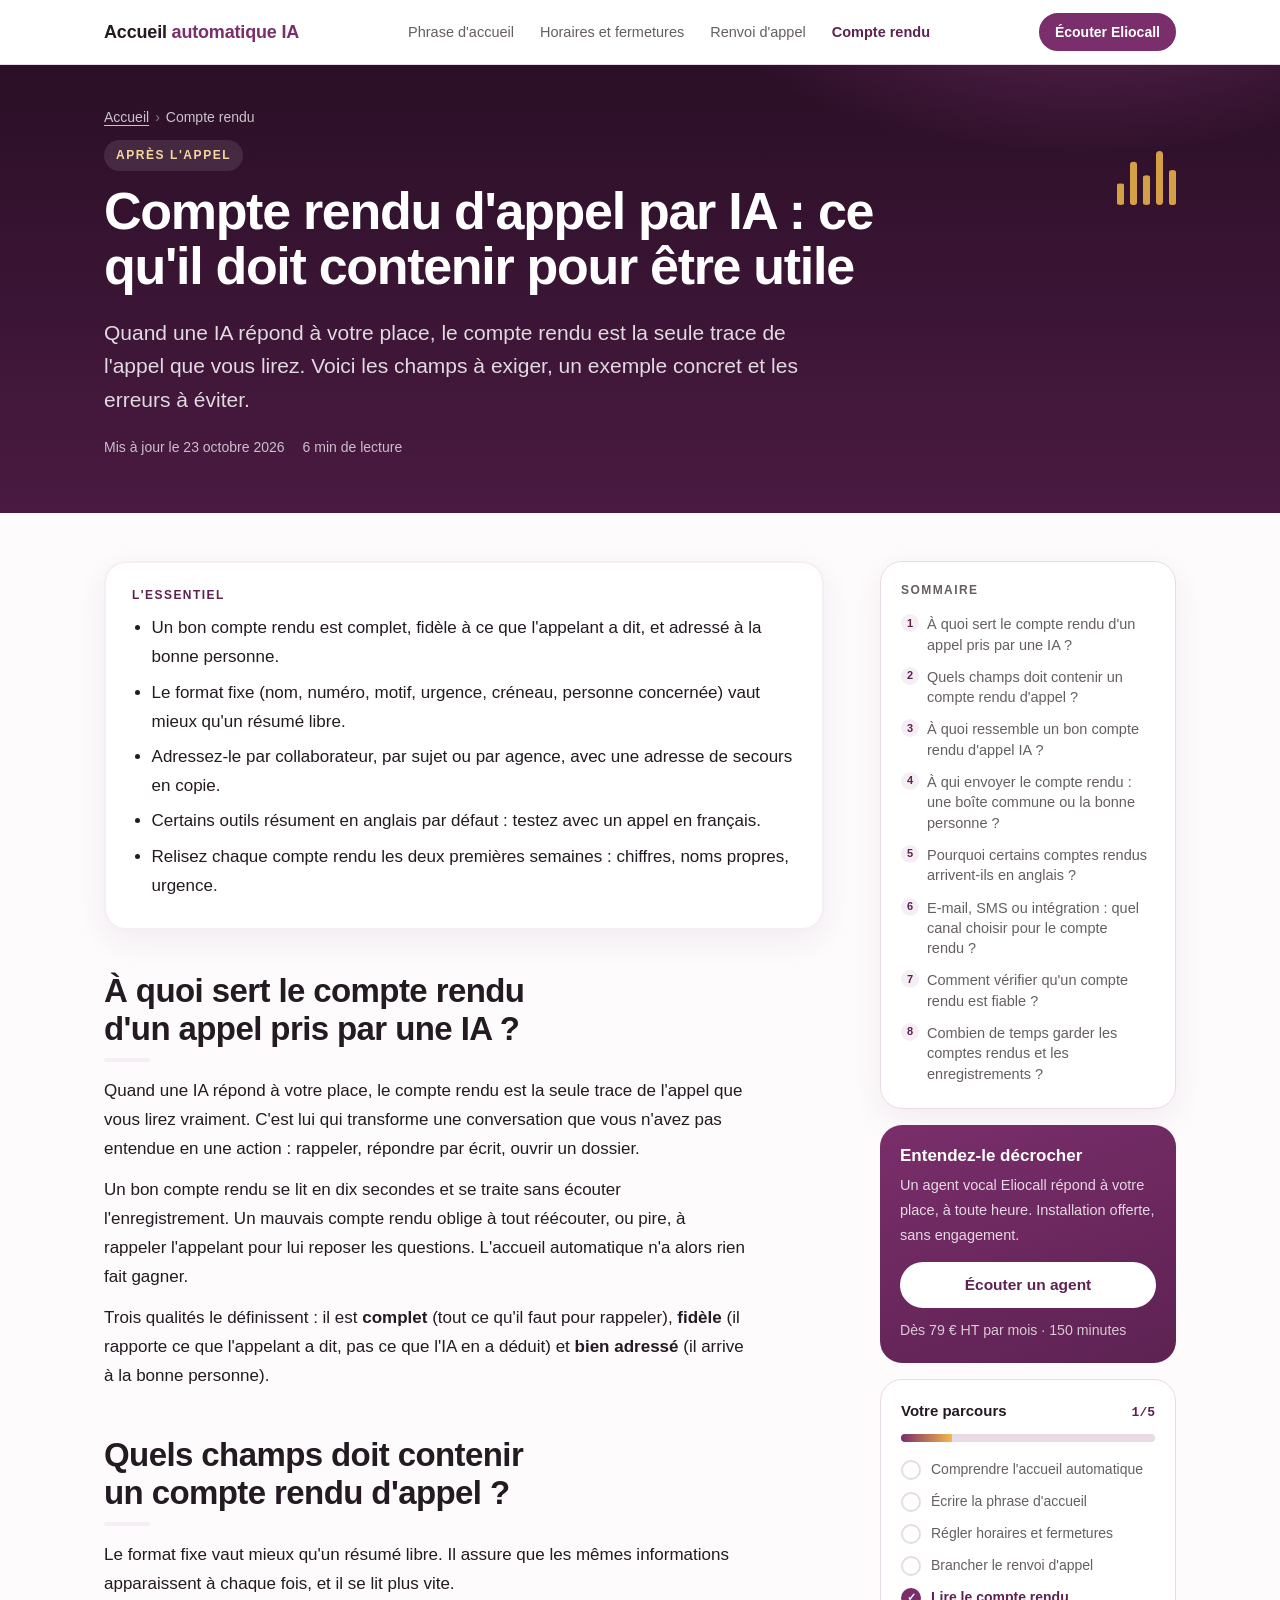
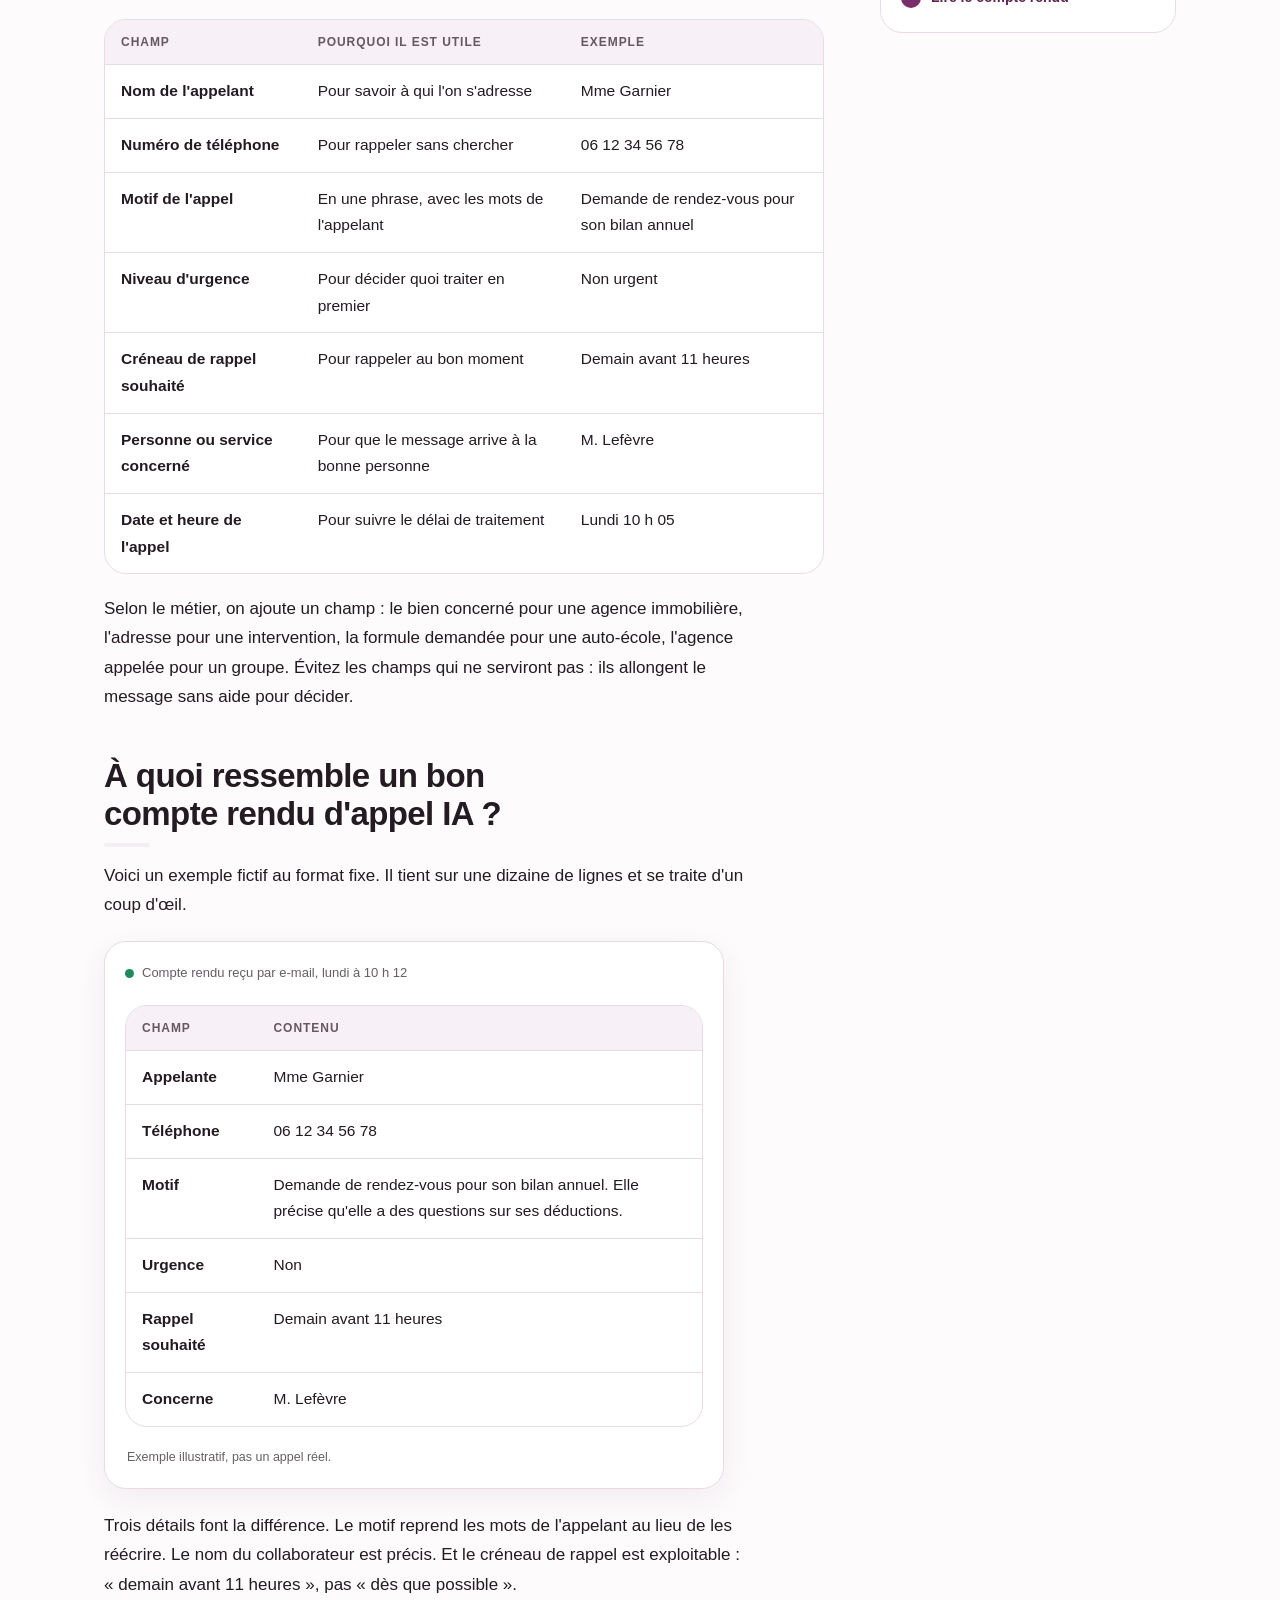
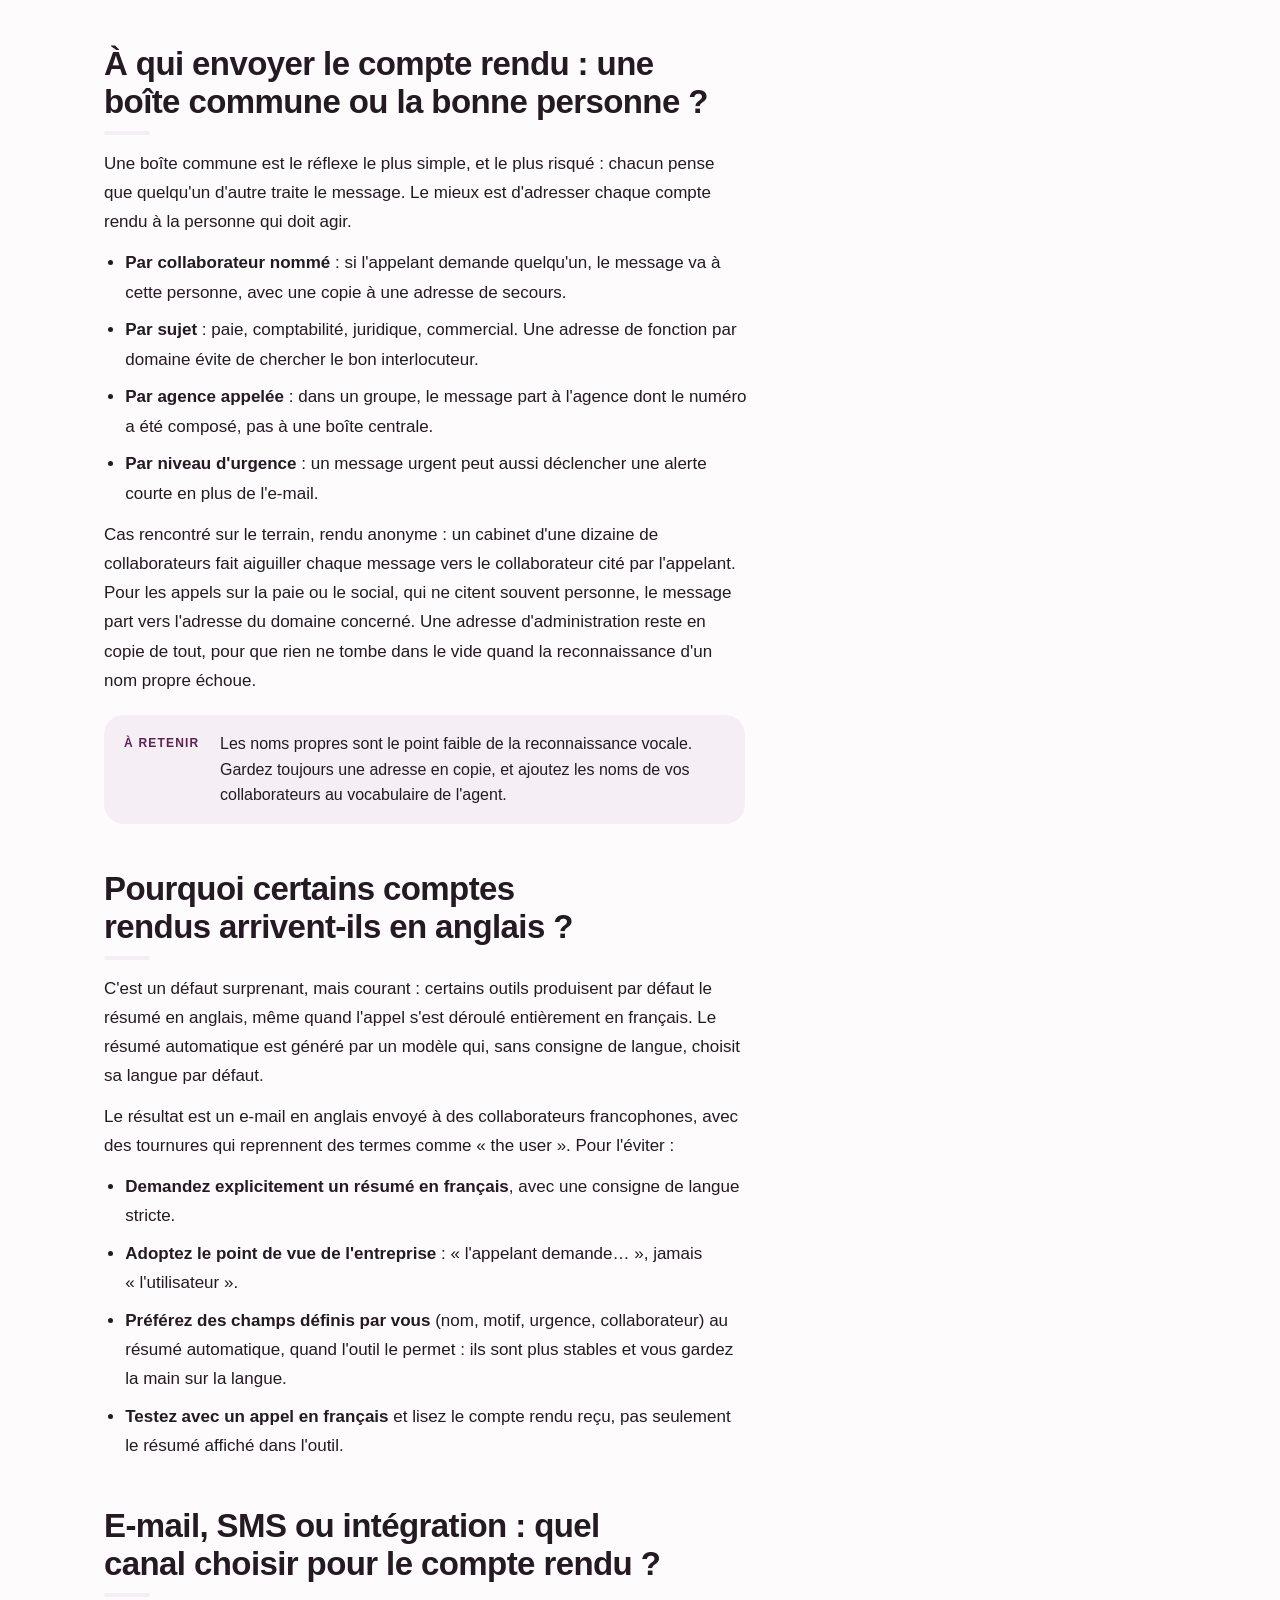
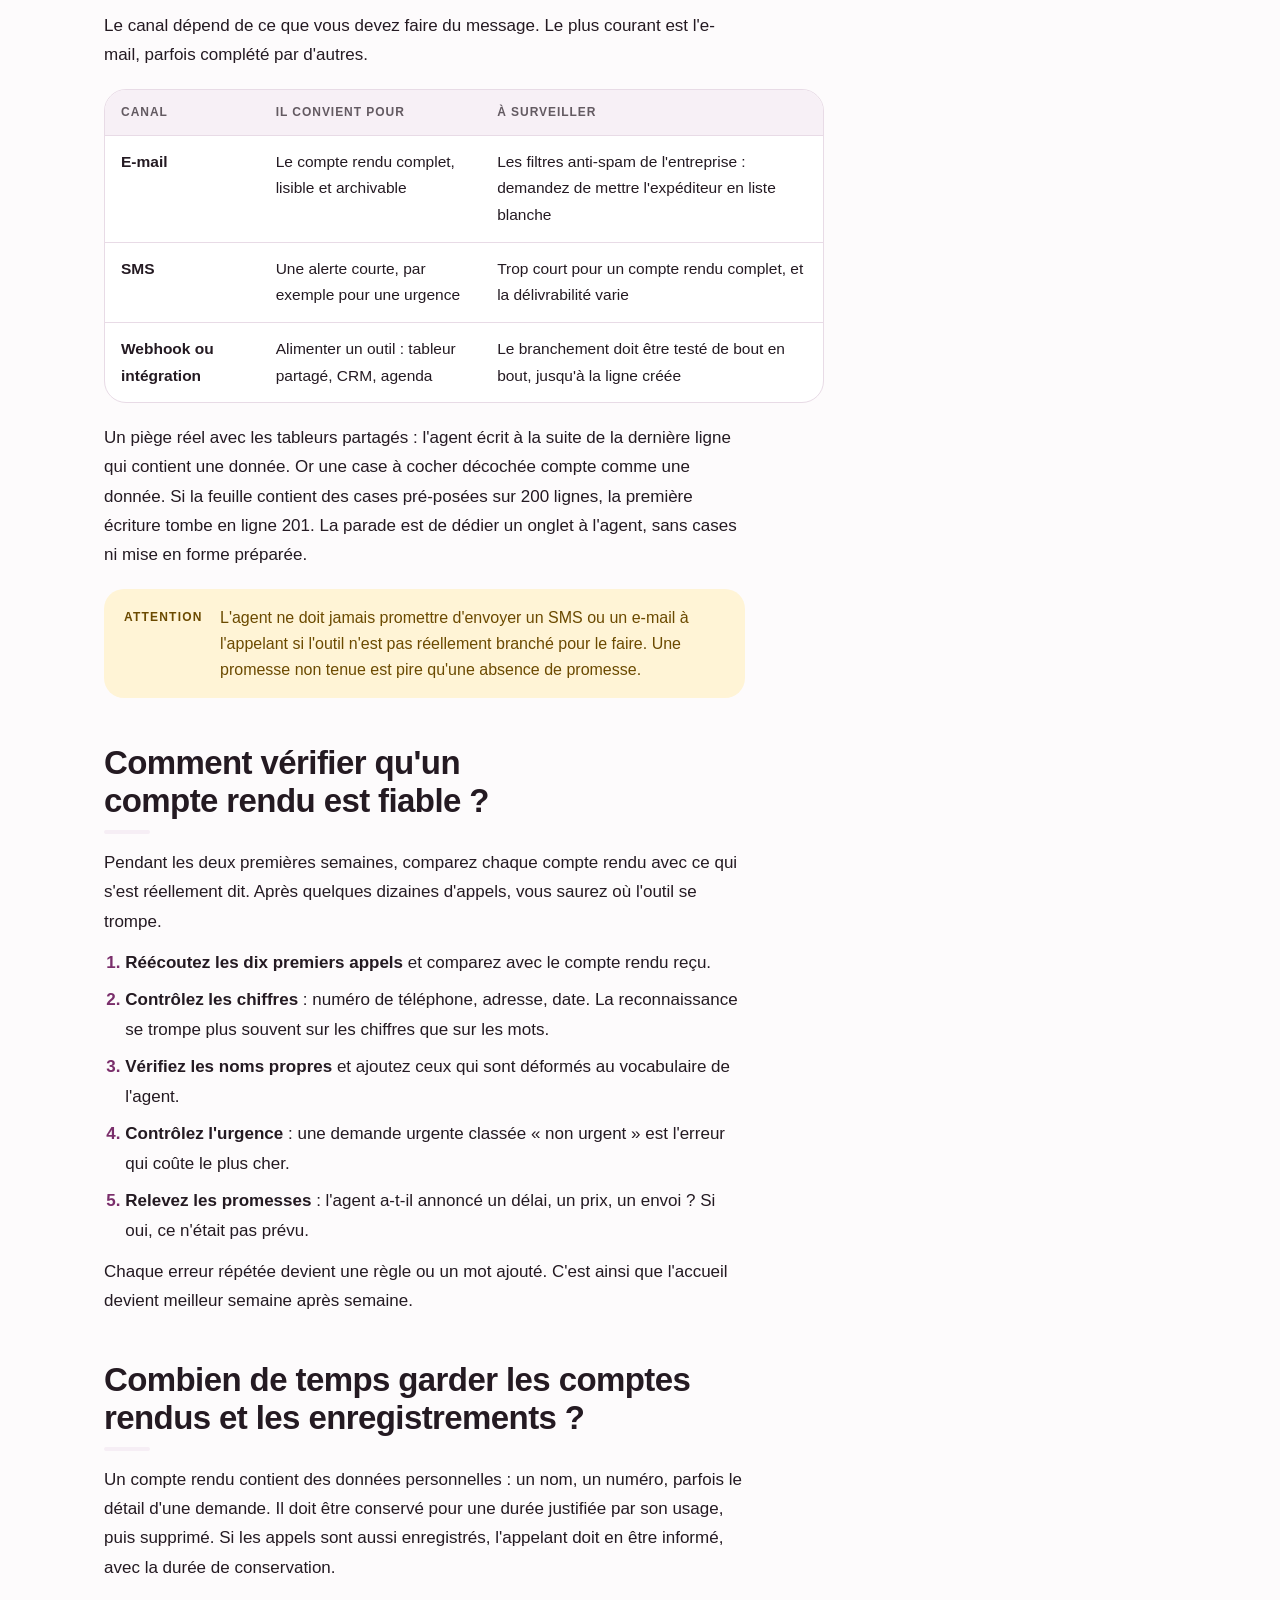
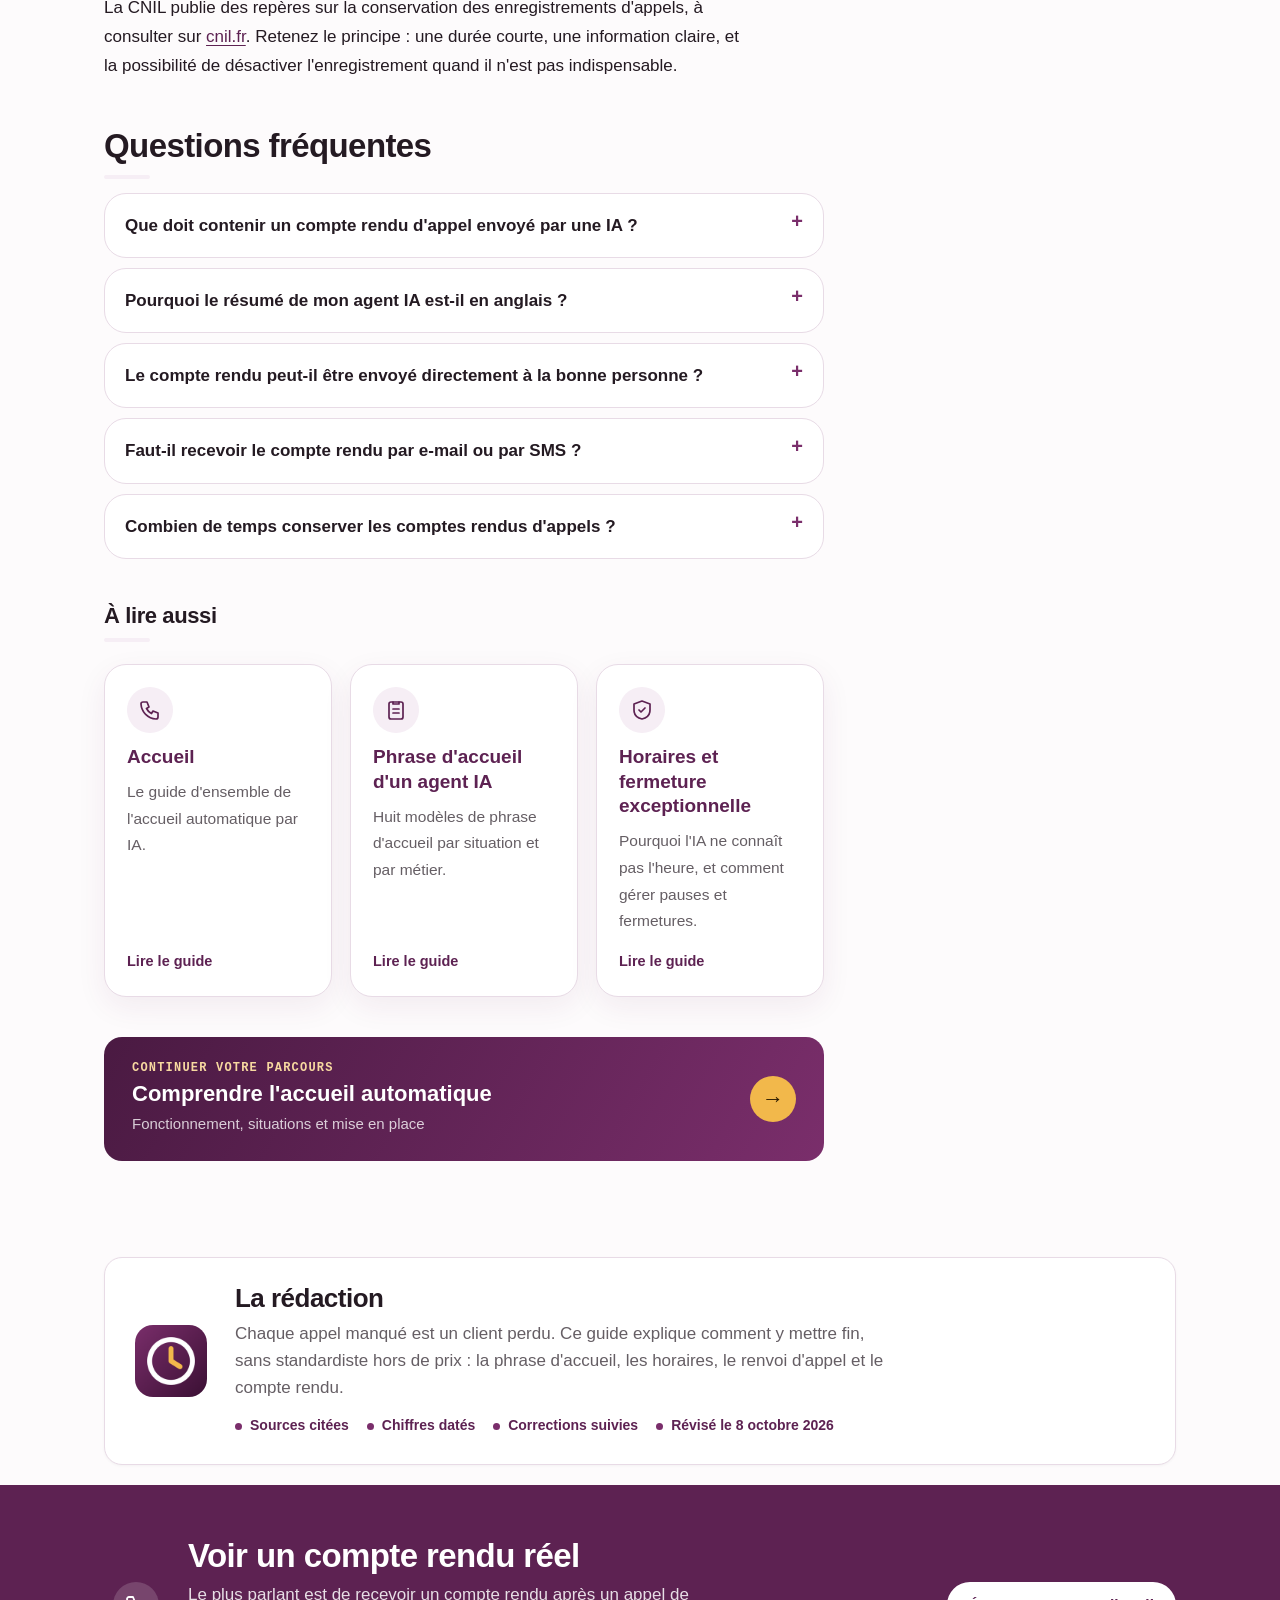
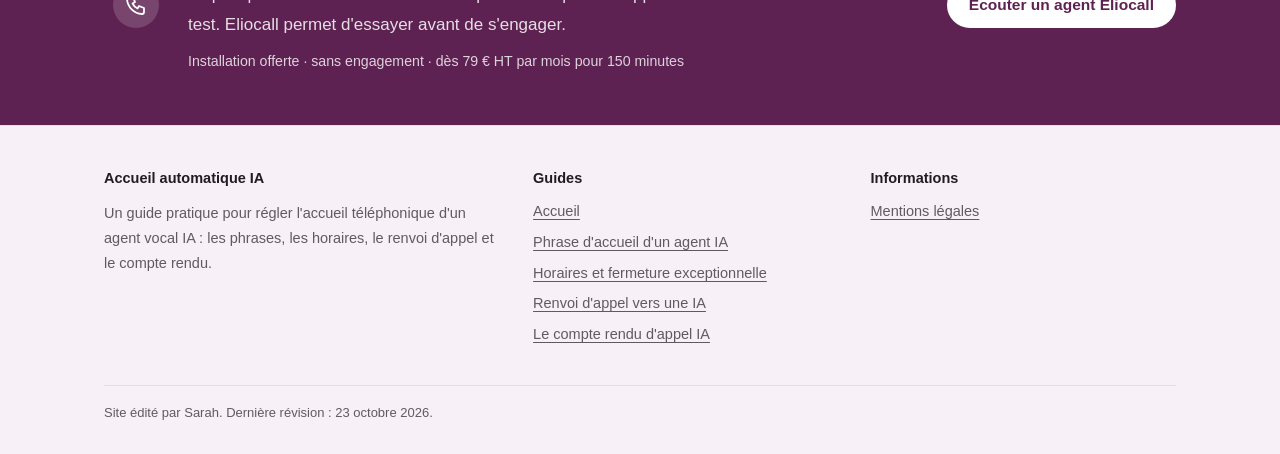
==== commit 94f559d3: "Auto-update date 23 octobre 2026" ====
--- a/compte-rendu-d-appel-ia/index.html
+++ b/compte-rendu-d-appel-ia/index.html
@@ -26,7 +26,7 @@
 
 <meta http-equiv="Content-Security-Policy" content="default-src 'self'; script-src 'self' 'unsafe-inline'; style-src 'self' 'unsafe-inline'; img-src 'self' data:; base-uri 'self'; form-action 'none'">
 <meta name="referrer" content="strict-origin-when-cross-origin">
-<script type="application/ld+json">{"@context": "https://schema.org", "@graph": [{"@type": "BreadcrumbList", "itemListElement": [{"@type": "ListItem", "position": 1, "name": "Accueil", "item": "https://accueil-telephonique-automatique-ia.fr/"}, {"@type": "ListItem", "position": 2, "name": "Compte rendu", "item": "https://accueil-telephonique-automatique-ia.fr/compte-rendu-d-appel-ia/"}]}, {"@type": "Article", "headline": "Compte rendu d'appel par IA : ce qu'il doit contenir pour être utile", "description": "Ce que doit contenir un compte rendu d'appel envoyé par une IA : les champs utiles, un exemple, le bon destinataire, français ou anglais, e-mail ou SMS.", "inLanguage": "fr-FR", "datePublished": "2026-10-05", "dateModified": "2026-10-22", "mainEntityOfPage": "https://accueil-telephonique-automatique-ia.fr/compte-rendu-d-appel-ia/", "author": {"@type": "Organization", "name": "Accueil automatique IA", "url": "https://accueil-telephonique-automatique-ia.fr"}, "publisher": {"@type": "Organization", "name": "Accueil automatique IA", "url": "https://accueil-telephonique-automatique-ia.fr"}}, {"@type": "FAQPage", "mainEntity": [{"@type": "Question", "name": "Que doit contenir un compte rendu d'appel envoyé par une IA ?", "acceptedAnswer": {"@type": "Answer", "text": "Au minimum : le nom de l'appelant, son numéro de téléphone, le motif en une phrase, le niveau d'urgence, le créneau de rappel souhaité et la personne concernée. La date et l'heure de l'appel complètent le message."}}, {"@type": "Question", "name": "Pourquoi le résumé de mon agent IA est-il en anglais ?", "acceptedAnswer": {"@type": "Answer", "text": "Certains outils génèrent par défaut le résumé en anglais, même pour un appel en français. Demandez explicitement un résumé en français, ou utilisez des champs d'extraction définis par vous, puis testez avec un vrai appel."}}, {"@type": "Question", "name": "Le compte rendu peut-il être envoyé directement à la bonne personne ?", "acceptedAnswer": {"@type": "Answer", "text": "Oui, si l'agent identifie le collaborateur cité ou le sujet de l'appel. Gardez une adresse en copie pour les cas où un nom est mal reconnu."}}, {"@type": "Question", "name": "Faut-il recevoir le compte rendu par e-mail ou par SMS ?", "acceptedAnswer": {"@type": "Answer", "text": "L'e-mail convient pour le compte rendu complet. Le SMS convient pour une alerte courte, par exemple en cas d'urgence. Les deux peuvent se combiner."}}, {"@type": "Question", "name": "Combien de temps conserver les comptes rendus d'appels ?", "acceptedAnswer": {"@type": "Answer", "text": "Le temps nécessaire au traitement de la demande, pas davantage. Appliquez une durée définie, supprimez ensuite, et consultez les repères de la CNIL sur la conservation des enregistrements."}}]}]}</script>
+<script type="application/ld+json">{"@context": "https://schema.org", "@graph": [{"@type": "BreadcrumbList", "itemListElement": [{"@type": "ListItem", "position": 1, "name": "Accueil", "item": "https://accueil-telephonique-automatique-ia.fr/"}, {"@type": "ListItem", "position": 2, "name": "Compte rendu", "item": "https://accueil-telephonique-automatique-ia.fr/compte-rendu-d-appel-ia/"}]}, {"@type": "Article", "headline": "Compte rendu d'appel par IA : ce qu'il doit contenir pour être utile", "description": "Ce que doit contenir un compte rendu d'appel envoyé par une IA : les champs utiles, un exemple, le bon destinataire, français ou anglais, e-mail ou SMS.", "inLanguage": "fr-FR", "datePublished": "2026-10-05", "dateModified": "2026-10-23", "mainEntityOfPage": "https://accueil-telephonique-automatique-ia.fr/compte-rendu-d-appel-ia/", "author": {"@type": "Organization", "name": "Accueil automatique IA", "url": "https://accueil-telephonique-automatique-ia.fr"}, "publisher": {"@type": "Organization", "name": "Accueil automatique IA", "url": "https://accueil-telephonique-automatique-ia.fr"}}, {"@type": "FAQPage", "mainEntity": [{"@type": "Question", "name": "Que doit contenir un compte rendu d'appel envoyé par une IA ?", "acceptedAnswer": {"@type": "Answer", "text": "Au minimum : le nom de l'appelant, son numéro de téléphone, le motif en une phrase, le niveau d'urgence, le créneau de rappel souhaité et la personne concernée. La date et l'heure de l'appel complètent le message."}}, {"@type": "Question", "name": "Pourquoi le résumé de mon agent IA est-il en anglais ?", "acceptedAnswer": {"@type": "Answer", "text": "Certains outils génèrent par défaut le résumé en anglais, même pour un appel en français. Demandez explicitement un résumé en français, ou utilisez des champs d'extraction définis par vous, puis testez avec un vrai appel."}}, {"@type": "Question", "name": "Le compte rendu peut-il être envoyé directement à la bonne personne ?", "acceptedAnswer": {"@type": "Answer", "text": "Oui, si l'agent identifie le collaborateur cité ou le sujet de l'appel. Gardez une adresse en copie pour les cas où un nom est mal reconnu."}}, {"@type": "Question", "name": "Faut-il recevoir le compte rendu par e-mail ou par SMS ?", "acceptedAnswer": {"@type": "Answer", "text": "L'e-mail convient pour le compte rendu complet. Le SMS convient pour une alerte courte, par exemple en cas d'urgence. Les deux peuvent se combiner."}}, {"@type": "Question", "name": "Combien de temps conserver les comptes rendus d'appels ?", "acceptedAnswer": {"@type": "Answer", "text": "Le temps nécessaire au traitement de la demande, pas davantage. Appliquez une durée définie, supprimez ensuite, et consultez les repères de la CNIL sur la conservation des enregistrements."}}]}]}</script>
 <link rel="stylesheet" href="/style.css">
 <script>(function(){var d=document.documentElement;if(window.matchMedia&&matchMedia("(prefers-reduced-motion: reduce)").matches)return;d.classList.add("a-js");setTimeout(function(){if(!window.__rvok)d.classList.add("a-show")},3500)})();</script>
 </head>
@@ -35,12 +35,12 @@
 <div class="a-rdp" id="rdp" aria-hidden="true"><i></i></div>
 <header class="a-top"><div class="a-wrap"><a class="a-brand" href="/">Accueil <span>automatique IA</span></a><nav class="a-nav" aria-label="Navigation"><a href="/phrase-d-accueil-ia/">Phrase d'accueil</a><a href="/horaires-pause-midi-fermeture/">Horaires et fermetures</a><a href="/renvoi-d-appel-vers-une-ia/">Renvoi d'appel</a><a href="/compte-rendu-d-appel-ia/" class="a-cur">Compte rendu</a></nav><a class="a-btn a-small" href="https://eliocall.com/?utm_source=accueil-telephonique-automatique-ia&amp;utm_medium=guide&amp;utm_campaign=header" rel="nofollow sponsored noopener">Écouter Eliocall</a></div></header>
 <main id="contenu">
-<div class="a-page-head"><div class="a-wrap"><div class="a-eq" aria-hidden="true"><i></i><i></i><i></i><i></i><i></i></div><div class="a-crumbs"><a href="/">Accueil</a><i>›</i>Compte rendu</div><div class="a-kicker">Après l'appel</div><h1>Compte rendu d'appel par IA&nbsp;: ce qu'il doit contenir pour être utile</h1><p class="a-lead">Quand une IA répond à votre place, le compte rendu est la seule trace de l'appel que vous lirez. Voici les champs à exiger, un exemple concret et les erreurs à éviter.</p><div class="a-meta"><span>Mis à jour le 22 octobre 2026</span><span>6 min de lecture</span></div></div></div>
+<div class="a-page-head"><div class="a-wrap"><div class="a-eq" aria-hidden="true"><i></i><i></i><i></i><i></i><i></i></div><div class="a-crumbs"><a href="/">Accueil</a><i>›</i>Compte rendu</div><div class="a-kicker">Après l'appel</div><h1>Compte rendu d'appel par IA&nbsp;: ce qu'il doit contenir pour être utile</h1><p class="a-lead">Quand une IA répond à votre place, le compte rendu est la seule trace de l'appel que vous lirez. Voici les champs à exiger, un exemple concret et les erreurs à éviter.</p><div class="a-meta"><span>Mis à jour le 23 octobre 2026</span><span>6 min de lecture</span></div></div></div>
 <div class="a-wrap a-layout"><article class="a-doc"><div class="a-summary"><b>L'essentiel</b><ul><li>Un bon compte rendu est complet, fidèle à ce que l'appelant a dit, et adressé à la bonne personne.</li><li>Le format fixe (nom, numéro, motif, urgence, créneau, personne concernée) vaut mieux qu'un résumé libre.</li><li>Adressez-le par collaborateur, par sujet ou par agence, avec une adresse de secours en copie.</li><li>Certains outils résument en anglais par défaut&nbsp;: testez avec un appel en français.</li><li>Relisez chaque compte rendu les deux premières semaines&nbsp;: chiffres, noms propres, urgence.</li></ul></div><section id="a-quoi-sert-le-compte-rendu-d-un-appel-pris-par-" class="a-rv"><h2>À quoi sert le compte rendu d'un appel pris par une IA&nbsp;?</h2><p>Quand une IA répond à votre place, le compte rendu est la seule trace de l'appel que vous lirez vraiment. C'est lui qui transforme une conversation que vous n'avez pas entendue en une action&nbsp;: rappeler, répondre par écrit, ouvrir un dossier.</p><p>Un bon compte rendu se lit en dix secondes et se traite sans écouter l'enregistrement. Un mauvais compte rendu oblige à tout réécouter, ou pire, à rappeler l'appelant pour lui reposer les questions. L'accueil automatique n'a alors rien fait gagner.</p><p>Trois qualités le définissent&nbsp;: il est <strong>complet</strong> (tout ce qu'il faut pour rappeler), <strong>fidèle</strong> (il rapporte ce que l'appelant a dit, pas ce que l'IA en a déduit) et <strong>bien adressé</strong> (il arrive à la bonne personne).</p></section><section id="quels-champs-doit-contenir-un-compte-rendu-d-app" class="a-rv"><h2>Quels champs doit contenir un compte rendu d'appel&nbsp;?</h2><p>Le format fixe vaut mieux qu'un résumé libre. Il assure que les mêmes informations apparaissent à chaque fois, et il se lit plus vite.</p><div class="a-tablewrap"><table><tr><th>Champ</th><th>Pourquoi il est utile</th><th>Exemple</th></tr><tr><td>Nom de l'appelant</td><td>Pour savoir à qui l'on s'adresse</td><td>Mme Garnier</td></tr><tr><td>Numéro de téléphone</td><td>Pour rappeler sans chercher</td><td>06 12 34 56 78</td></tr><tr><td>Motif de l'appel</td><td>En une phrase, avec les mots de l'appelant</td><td>Demande de rendez-vous pour son bilan annuel</td></tr><tr><td>Niveau d'urgence</td><td>Pour décider quoi traiter en premier</td><td>Non urgent</td></tr><tr><td>Créneau de rappel souhaité</td><td>Pour rappeler au bon moment</td><td>Demain avant 11 heures</td></tr><tr><td>Personne ou service concerné</td><td>Pour que le message arrive à la bonne personne</td><td>M. Lefèvre</td></tr><tr><td>Date et heure de l'appel</td><td>Pour suivre le délai de traitement</td><td>Lundi 10 h 05</td></tr></table></div><p>Selon le métier, on ajoute un champ&nbsp;: le bien concerné pour une agence immobilière, l'adresse pour une intervention, la formule demandée pour une auto-école, l'agence appelée pour un groupe. Évitez les champs qui ne serviront pas&nbsp;: ils allongent le message sans aide pour décider.</p></section><section id="a-quoi-ressemble-un-bon-compte-rendu-d-appel-ia" class="a-rv"><h2>À quoi ressemble un bon compte rendu d'appel IA&nbsp;?</h2><p>Voici un exemple fictif au format fixe. Il tient sur une dizaine de lignes et se traite d'un coup d'œil.</p><div class="a-callbox" role="img" aria-label="Exemple illustratif de compte rendu d'appel"><div class="a-bar"><span class="a-dot"></span> Compte rendu reçu par e-mail, lundi à 10 h 12</div><div class="a-tablewrap"><table><tr><th>Champ</th><th>Contenu</th></tr><tr><td>Appelante</td><td>Mme Garnier</td></tr><tr><td>Téléphone</td><td>06 12 34 56 78</td></tr><tr><td>Motif</td><td>Demande de rendez-vous pour son bilan annuel. Elle précise qu'elle a des questions sur ses déductions.</td></tr><tr><td>Urgence</td><td>Non</td></tr><tr><td>Rappel souhaité</td><td>Demain avant 11 heures</td></tr><tr><td>Concerne</td><td>M. Lefèvre</td></tr></table></div><p class="a-note">Exemple illustratif, pas un appel réel.</p></div><p>Trois détails font la différence. Le motif reprend les mots de l'appelant au lieu de les réécrire. Le nom du collaborateur est précis. Et le créneau de rappel est exploitable&nbsp;: «&nbsp;demain avant 11 heures&nbsp;», pas «&nbsp;dès que possible&nbsp;».</p></section><section id="a-qui-envoyer-le-compte-rendu-une-boite-commune-" class="a-rv"><h2>À qui envoyer le compte rendu&nbsp;: une boîte commune ou la bonne personne&nbsp;?</h2><p>Une boîte commune est le réflexe le plus simple, et le plus risqué&nbsp;: chacun pense que quelqu'un d'autre traite le message. Le mieux est d'adresser chaque compte rendu à la personne qui doit agir.</p><ul class="a-clean"><li><strong>Par collaborateur nommé</strong>&nbsp;: si l'appelant demande quelqu'un, le message va à cette personne, avec une copie à une adresse de secours.</li><li><strong>Par sujet</strong>&nbsp;: paie, comptabilité, juridique, commercial. Une adresse de fonction par domaine évite de chercher le bon interlocuteur.</li><li><strong>Par agence appelée</strong>&nbsp;: dans un groupe, le message part à l'agence dont le numéro a été composé, pas à une boîte centrale.</li><li><strong>Par niveau d'urgence</strong>&nbsp;: un message urgent peut aussi déclencher une alerte courte en plus de l'e-mail.</li></ul><p>Cas rencontré sur le terrain, rendu anonyme&nbsp;: un cabinet d'une dizaine de collaborateurs fait aiguiller chaque message vers le collaborateur cité par l'appelant. Pour les appels sur la paie ou le social, qui ne citent souvent personne, le message part vers l'adresse du domaine concerné. Une adresse d'administration reste en copie de tout, pour que rien ne tombe dans le vide quand la reconnaissance d'un nom propre échoue.</p><div class="a-callout a-co-tip"><strong>À retenir</strong><div><p>Les noms propres sont le point faible de la reconnaissance vocale. Gardez toujours une adresse en copie, et ajoutez les noms de vos collaborateurs au vocabulaire de l'agent.</p></div></div></section><section id="pourquoi-certains-comptes-rendus-arrivent-ils-en" class="a-rv"><h2>Pourquoi certains comptes rendus arrivent-ils en anglais&nbsp;?</h2><p>C'est un défaut surprenant, mais courant&nbsp;: certains outils produisent par défaut le résumé en anglais, même quand l'appel s'est déroulé entièrement en français. Le résumé automatique est généré par un modèle qui, sans consigne de langue, choisit sa langue par défaut.</p><p>Le résultat est un e-mail en anglais envoyé à des collaborateurs francophones, avec des tournures qui reprennent des termes comme «&nbsp;the user&nbsp;». Pour l'éviter&nbsp;:</p><ul class="a-clean"><li><strong>Demandez explicitement un résumé en français</strong>, avec une consigne de langue stricte.</li><li><strong>Adoptez le point de vue de l'entreprise</strong>&nbsp;: «&nbsp;l'appelant demande…&nbsp;», jamais «&nbsp;l'utilisateur&nbsp;».</li><li><strong>Préférez des champs définis par vous</strong> (nom, motif, urgence, collaborateur) au résumé automatique, quand l'outil le permet&nbsp;: ils sont plus stables et vous gardez la main sur la langue.</li><li><strong>Testez avec un appel en français</strong> et lisez le compte rendu reçu, pas seulement le résumé affiché dans l'outil.</li></ul></section><section id="e-mail-sms-ou-integration-quel-canal-choisir-pou" class="a-rv"><h2>E-mail, SMS ou intégration&nbsp;: quel canal choisir pour le compte rendu&nbsp;?</h2><p>Le canal dépend de ce que vous devez faire du message. Le plus courant est l'e-mail, parfois complété par d'autres.</p><div class="a-tablewrap"><table><tr><th>Canal</th><th>Il convient pour</th><th>À surveiller</th></tr><tr><td>E-mail</td><td>Le compte rendu complet, lisible et archivable</td><td>Les filtres anti-spam de l'entreprise&nbsp;: demandez de mettre l'expéditeur en liste blanche</td></tr><tr><td>SMS</td><td>Une alerte courte, par exemple pour une urgence</td><td>Trop court pour un compte rendu complet, et la délivrabilité varie</td></tr><tr><td>Webhook ou intégration</td><td>Alimenter un outil&nbsp;: tableur partagé, CRM, agenda</td><td>Le branchement doit être testé de bout en bout, jusqu'à la ligne créée</td></tr></table></div><p>Un piège réel avec les tableurs partagés&nbsp;: l'agent écrit à la suite de la dernière ligne qui contient une donnée. Or une case à cocher décochée compte comme une donnée. Si la feuille contient des cases pré-posées sur 200 lignes, la première écriture tombe en ligne 201. La parade est de dédier un onglet à l'agent, sans cases ni mise en forme préparée.</p><div class="a-callout a-co-warn"><strong>Attention</strong><div><p>L'agent ne doit jamais promettre d'envoyer un SMS ou un e-mail à l'appelant si l'outil n'est pas réellement branché pour le faire. Une promesse non tenue est pire qu'une absence de promesse.</p></div></div></section><section id="comment-verifier-qu-un-compte-rendu-est-fiable" class="a-rv"><h2>Comment vérifier qu'un compte rendu est fiable&nbsp;?</h2><p>Pendant les deux premières semaines, comparez chaque compte rendu avec ce qui s'est réellement dit. Après quelques dizaines d'appels, vous saurez où l'outil se trompe.</p><ol class="a-rules"><li><strong>Réécoutez les dix premiers appels</strong> et comparez avec le compte rendu reçu.</li><li><strong>Contrôlez les chiffres</strong>&nbsp;: numéro de téléphone, adresse, date. La reconnaissance se trompe plus souvent sur les chiffres que sur les mots.</li><li><strong>Vérifiez les noms propres</strong> et ajoutez ceux qui sont déformés au vocabulaire de l'agent.</li><li><strong>Contrôlez l'urgence</strong>&nbsp;: une demande urgente classée «&nbsp;non urgent&nbsp;» est l'erreur qui coûte le plus cher.</li><li><strong>Relevez les promesses</strong>&nbsp;: l'agent a-t-il annoncé un délai, un prix, un envoi&nbsp;? Si oui, ce n'était pas prévu.</li></ol><p>Chaque erreur répétée devient une règle ou un mot ajouté. C'est ainsi que l'accueil devient meilleur semaine après semaine.</p></section><section id="combien-de-temps-garder-les-comptes-rendus-et-le" class="a-rv"><h2>Combien de temps garder les comptes rendus et les enregistrements&nbsp;?</h2><p>Un compte rendu contient des données personnelles&nbsp;: un nom, un numéro, parfois le détail d'une demande. Il doit être conservé pour une durée justifiée par son usage, puis supprimé. Si les appels sont aussi enregistrés, l'appelant doit en être informé, avec la durée de conservation.</p><p>La CNIL publie des repères sur la conservation des enregistrements d'appels, à consulter sur <a href="https://www.cnil.fr/" rel="noopener">cnil.fr</a>. Retenez le principe&nbsp;: une durée courte, une information claire, et la possibilité de désactiver l'enregistrement quand il n'est pas indispensable.</p></section><section id="questions" class="a-rv"><h2>Questions fréquentes</h2><details><summary>Que doit contenir un compte rendu d'appel envoyé par une IA&nbsp;?</summary><p>Au minimum&nbsp;: le nom de l'appelant, son numéro de téléphone, le motif en une phrase, le niveau d'urgence, le créneau de rappel souhaité et la personne concernée. La date et l'heure de l'appel complètent le message.</p></details><details><summary>Pourquoi le résumé de mon agent IA est-il en anglais&nbsp;?</summary><p>Certains outils génèrent par défaut le résumé en anglais, même pour un appel en français. Demandez explicitement un résumé en français, ou utilisez des champs d'extraction définis par vous, puis testez avec un vrai appel.</p></details><details><summary>Le compte rendu peut-il être envoyé directement à la bonne personne&nbsp;?</summary><p>Oui, si l'agent identifie le collaborateur cité ou le sujet de l'appel. Gardez une adresse en copie pour les cas où un nom est mal reconnu.</p></details><details><summary>Faut-il recevoir le compte rendu par e-mail ou par SMS&nbsp;?</summary><p>L'e-mail convient pour le compte rendu complet. Le SMS convient pour une alerte courte, par exemple en cas d'urgence. Les deux peuvent se combiner.</p></details><details><summary>Combien de temps conserver les comptes rendus d'appels&nbsp;?</summary><p>Le temps nécessaire au traitement de la demande, pas davantage. Appliquez une durée définie, supprimez ensuite, et consultez les repères de la CNIL sur la conservation des enregistrements.</p></details></section><div class="a-related"><h2>À lire aussi</h2><div class="a-cards a-cols3"><a class="a-card" href="/"><span class="a-ico" aria-hidden="true"><svg viewBox="0 0 24 24" width="24" height="24" fill="none" stroke="currentColor" stroke-width="1.7" stroke-linecap="round" stroke-linejoin="round"><path d="M5 4h4l2 5-2.5 1.5a11 11 0 0 0 5 5L15 13l5 2v4a2 2 0 0 1-2 2A16 16 0 0 1 3 6a2 2 0 0 1 2-2z"/></svg></span><h3>Accueil</h3><p>Le guide d'ensemble de l'accueil automatique par IA.</p><span class="a-more">Lire le guide</span></a><a class="a-card" href="/phrase-d-accueil-ia/"><span class="a-ico" aria-hidden="true"><svg viewBox="0 0 24 24" width="24" height="24" fill="none" stroke="currentColor" stroke-width="1.7" stroke-linecap="round" stroke-linejoin="round"><rect x="5" y="4" width="14" height="17" rx="2"/><path d="M9 4v2h6V4M9 11h6M9 15h6"/></svg></span><h3>Phrase d'accueil d'un agent IA</h3><p>Huit modèles de phrase d'accueil par situation et par métier.</p><span class="a-more">Lire le guide</span></a><a class="a-card" href="/horaires-pause-midi-fermeture/"><span class="a-ico" aria-hidden="true"><svg viewBox="0 0 24 24" width="24" height="24" fill="none" stroke="currentColor" stroke-width="1.7" stroke-linecap="round" stroke-linejoin="round"><path d="M12 3l8 3v6c0 5-3.5 8-8 9-4.5-1-8-4-8-9V6z"/><path d="M9 12l2 2 4-4"/></svg></span><h3>Horaires et fermeture exceptionnelle</h3><p>Pourquoi l'IA ne connaît pas l'heure, et comment gérer pauses et fermetures.</p><span class="a-more">Lire le guide</span></a></div></div><div id="nx-box" hidden></div></article><aside class="a-side"><nav class="a-toc" aria-label="Sommaire"><b>Sommaire</b><ol><li><a href="#a-quoi-sert-le-compte-rendu-d-un-appel-pris-par-">À quoi sert le compte rendu d'un appel pris par une IA&nbsp;?</a></li><li><a href="#quels-champs-doit-contenir-un-compte-rendu-d-app">Quels champs doit contenir un compte rendu d'appel&nbsp;?</a></li><li><a href="#a-quoi-ressemble-un-bon-compte-rendu-d-appel-ia">À quoi ressemble un bon compte rendu d'appel IA&nbsp;?</a></li><li><a href="#a-qui-envoyer-le-compte-rendu-une-boite-commune-">À qui envoyer le compte rendu&nbsp;: une boîte commune ou la bonne personne&nbsp;?</a></li><li><a href="#pourquoi-certains-comptes-rendus-arrivent-ils-en">Pourquoi certains comptes rendus arrivent-ils en anglais&nbsp;?</a></li><li><a href="#e-mail-sms-ou-integration-quel-canal-choisir-pou">E-mail, SMS ou intégration&nbsp;: quel canal choisir pour le compte rendu&nbsp;?</a></li><li><a href="#comment-verifier-qu-un-compte-rendu-est-fiable">Comment vérifier qu'un compte rendu est fiable&nbsp;?</a></li><li><a href="#combien-de-temps-garder-les-comptes-rendus-et-le">Combien de temps garder les comptes rendus et les enregistrements&nbsp;?</a></li></ol></nav><div class="a-sidecta"><b>Entendez-le décrocher</b><p>Un agent vocal Eliocall répond à votre place, à toute heure. Installation offerte, sans engagement.</p><a class="a-btn" href="https://eliocall.com/?utm_source=accueil-telephonique-automatique-ia&utm_medium=guide&utm_campaign=ecouter#hero-form" rel="nofollow sponsored noopener">Écouter un agent</a><small style="display:block;margin-top:10px;opacity:.75">Dès 79 € HT par mois · 150 minutes</small></div><div id="jr-box" hidden></div></aside></div>
 <section class="a-rdn" id="redaction"><div class="a-wrap"><div class="a-rdc"><img class="a-rdm" src="/icon-192.png" alt="" width="72" height="72" loading="lazy" decoding="async"><div><h2>La rédaction</h2><p>Chaque appel manqué est un client perdu. Ce guide explique comment y mettre fin, sans standardiste hors de prix&nbsp;: la phrase d'accueil, les horaires, le renvoi d'appel et le compte rendu.</p><ul><li>Sources citées</li><li>Chiffres datés</li><li>Corrections suivies</li><li>Révisé le 8 octobre 2026</li></ul></div></div></div></section>
 <div class="a-band"><div class="a-wrap"><div><div class="a-rg" aria-hidden="true"><span></span><span></span><span></span><b><svg viewBox="0 0 24 24" width="24" height="24" fill="none" stroke="#fff" stroke-width="1.8" stroke-linecap="round" stroke-linejoin="round"><path d="M5 4h4l2 5-2.5 1.5a11 11 0 0 0 5 5L15 13l5 2v4a2 2 0 0 1-2 2A16 16 0 0 1 3 6a2 2 0 0 1 2-2z"/></svg></b></div><div><h2>Voir un compte rendu réel</h2><p>Le plus parlant est de recevoir un compte rendu après un appel de test. Eliocall permet d'essayer avant de s'engager.</p><small style="display:block;margin-top:10px;opacity:.8">Installation offerte · sans engagement · dès 79 € HT par mois pour 150 minutes</small></div></div><a class="a-btn" href="https://eliocall.com/?utm_source=accueil-telephonique-automatique-ia&amp;utm_medium=guide&amp;utm_campaign=accueil-compte-rendu" rel="nofollow sponsored noopener">Écouter un agent Eliocall</a></div></div>
 </main>
-<footer class="a-foot"><div class="a-wrap"><div><b>Accueil <span>automatique IA</span></b><p>Un guide pratique pour régler l'accueil téléphonique d'un agent vocal IA&nbsp;: les phrases, les horaires, le renvoi d'appel et le compte rendu.</p></div><div><b>Guides</b><ul><li><a href="/">Accueil</a></li><li><a href="/phrase-d-accueil-ia/">Phrase d'accueil d'un agent IA</a></li><li><a href="/horaires-pause-midi-fermeture/">Horaires et fermeture exceptionnelle</a></li><li><a href="/renvoi-d-appel-vers-une-ia/">Renvoi d'appel vers une IA</a></li><li><a href="/compte-rendu-d-appel-ia/">Le compte rendu d'appel IA</a></li></ul></div><div><b>Informations</b><ul><li><a href="/mentions-legales/">Mentions légales</a></li></ul></div><div class="a-small">Site édité par Sarah. Dernière révision : 22 octobre 2026.</div></div></footer>
+<footer class="a-foot"><div class="a-wrap"><div><b>Accueil <span>automatique IA</span></b><p>Un guide pratique pour régler l'accueil téléphonique d'un agent vocal IA&nbsp;: les phrases, les horaires, le renvoi d'appel et le compte rendu.</p></div><div><b>Guides</b><ul><li><a href="/">Accueil</a></li><li><a href="/phrase-d-accueil-ia/">Phrase d'accueil d'un agent IA</a></li><li><a href="/horaires-pause-midi-fermeture/">Horaires et fermeture exceptionnelle</a></li><li><a href="/renvoi-d-appel-vers-une-ia/">Renvoi d'appel vers une IA</a></li><li><a href="/compte-rendu-d-appel-ia/">Le compte rendu d'appel IA</a></li></ul></div><div><b>Informations</b><ul><li><a href="/mentions-legales/">Mentions légales</a></li></ul></div><div class="a-small">Site édité par Sarah. Dernière révision : 23 octobre 2026.</div></div></footer>
 <script>(function(){var P="a-",d=document;if(window.matchMedia&&matchMedia("(prefers-reduced-motion: reduce)").matches)return;window.__rvok=1;
 var rd=d.getElementById("rdp"),bar=rd&&rd.firstElementChild,top=d.querySelector("."+P+"top"),tk=false;
 function onS(){tk=false;var h=d.documentElement,max=h.scrollHeight-h.clientHeight,y=window.pageYOffset||h.scrollTop;if(bar&&max>0)bar.style.transform="scaleX("+Math.min(1,y/max)+")";if(top){if(y>8)top.classList.add(P+"sc");else top.classList.remove(P+"sc")}}
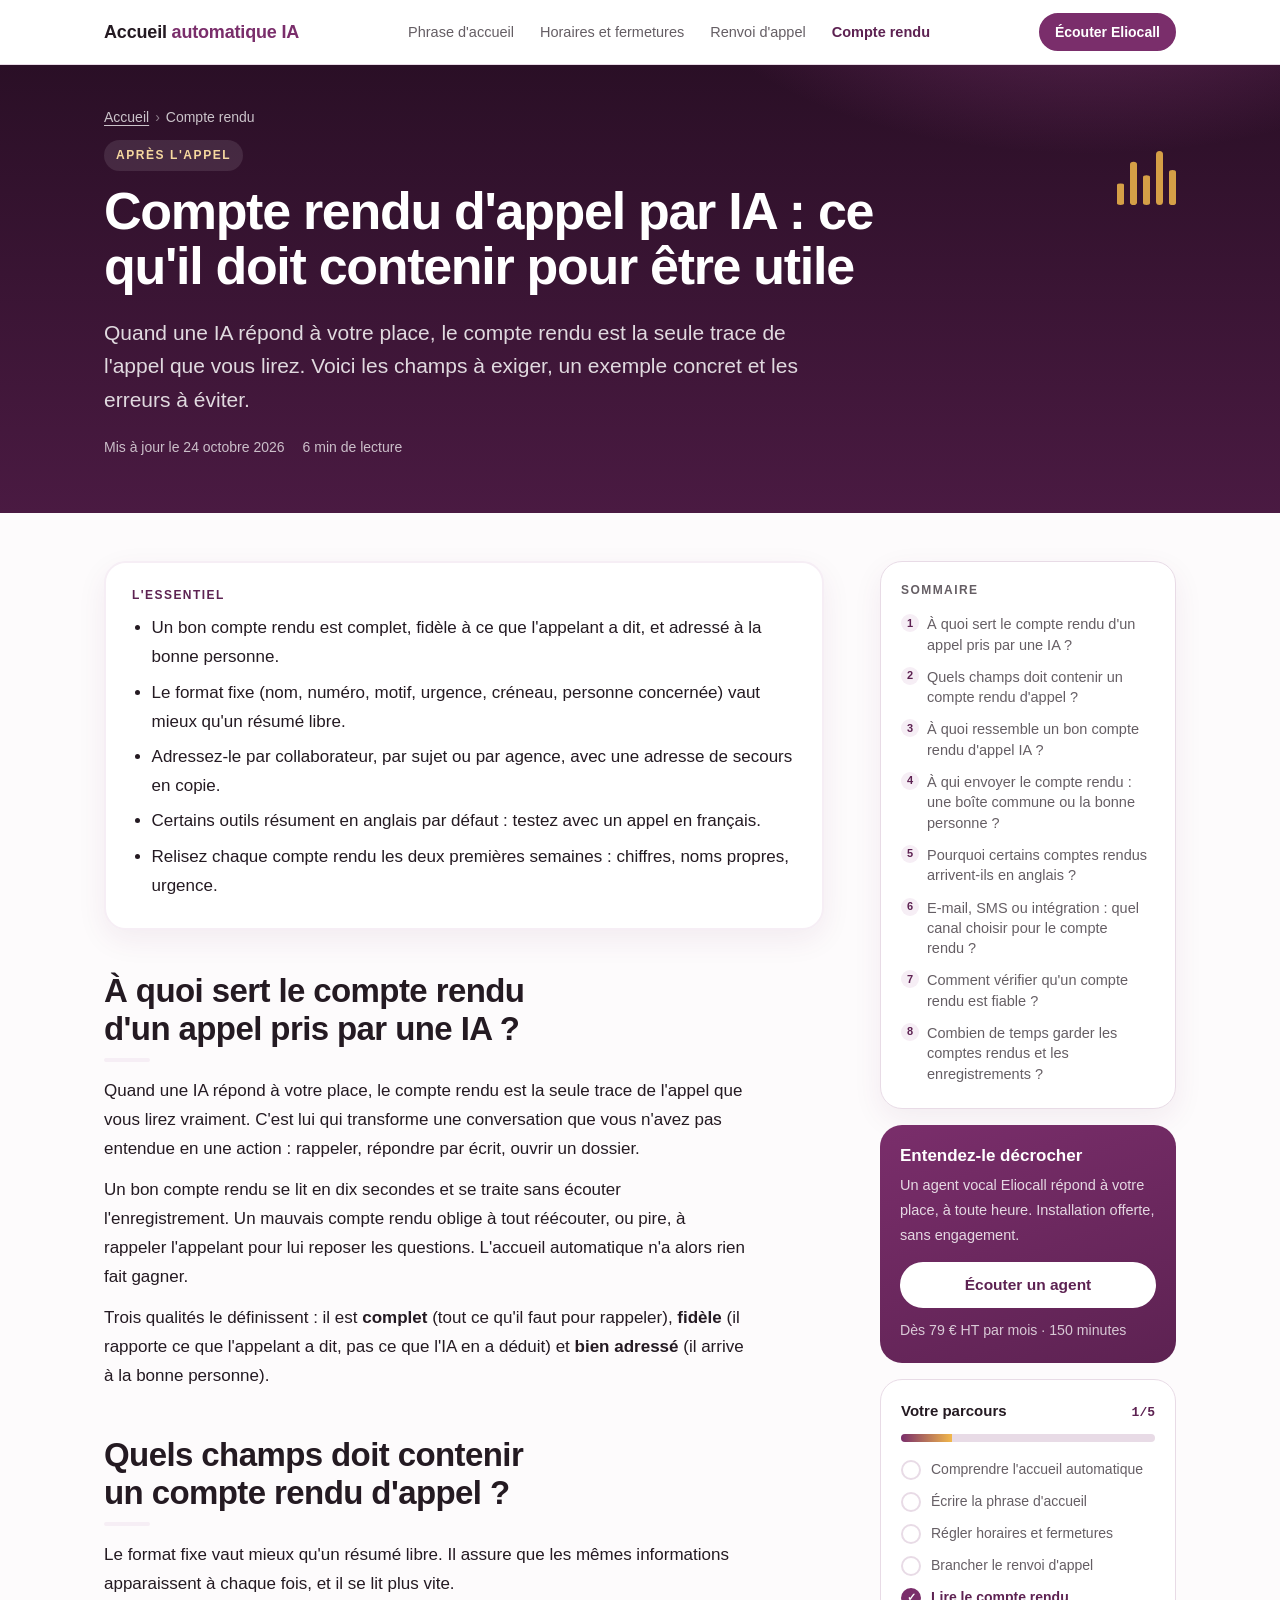
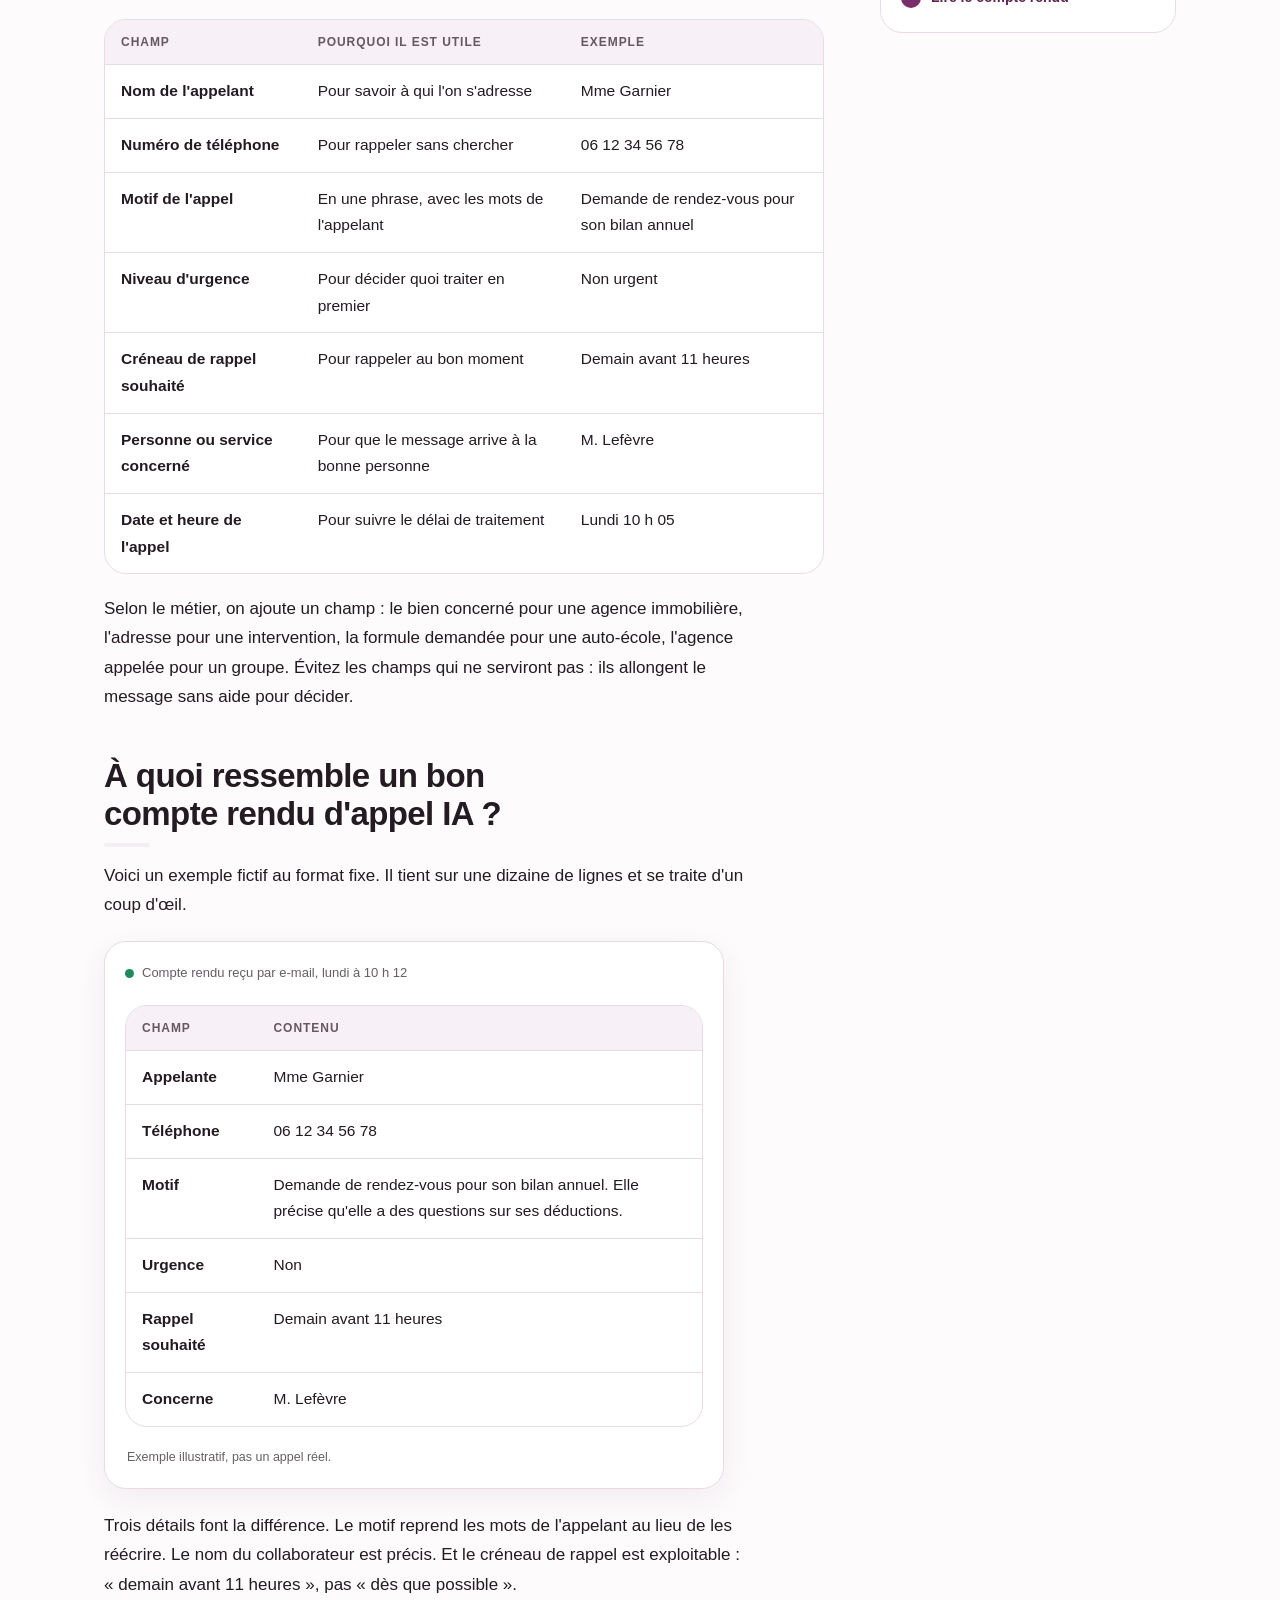
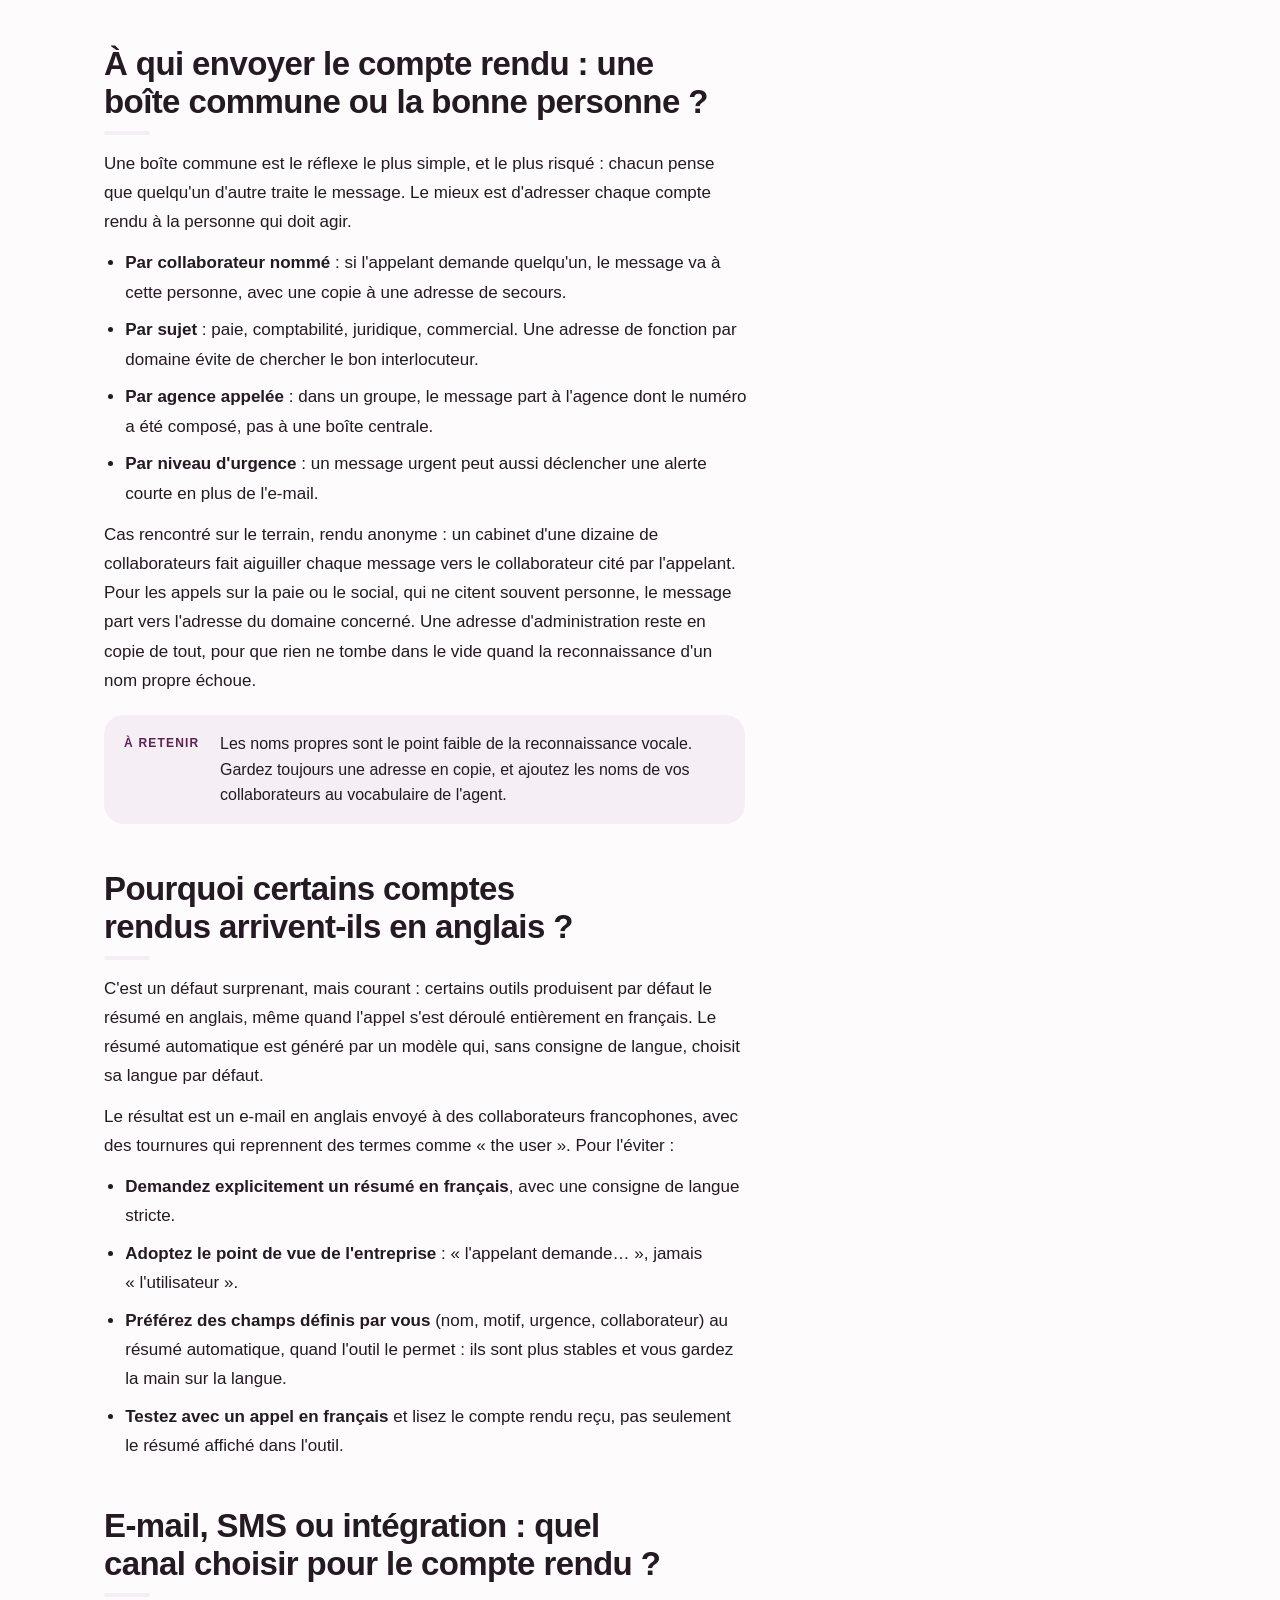
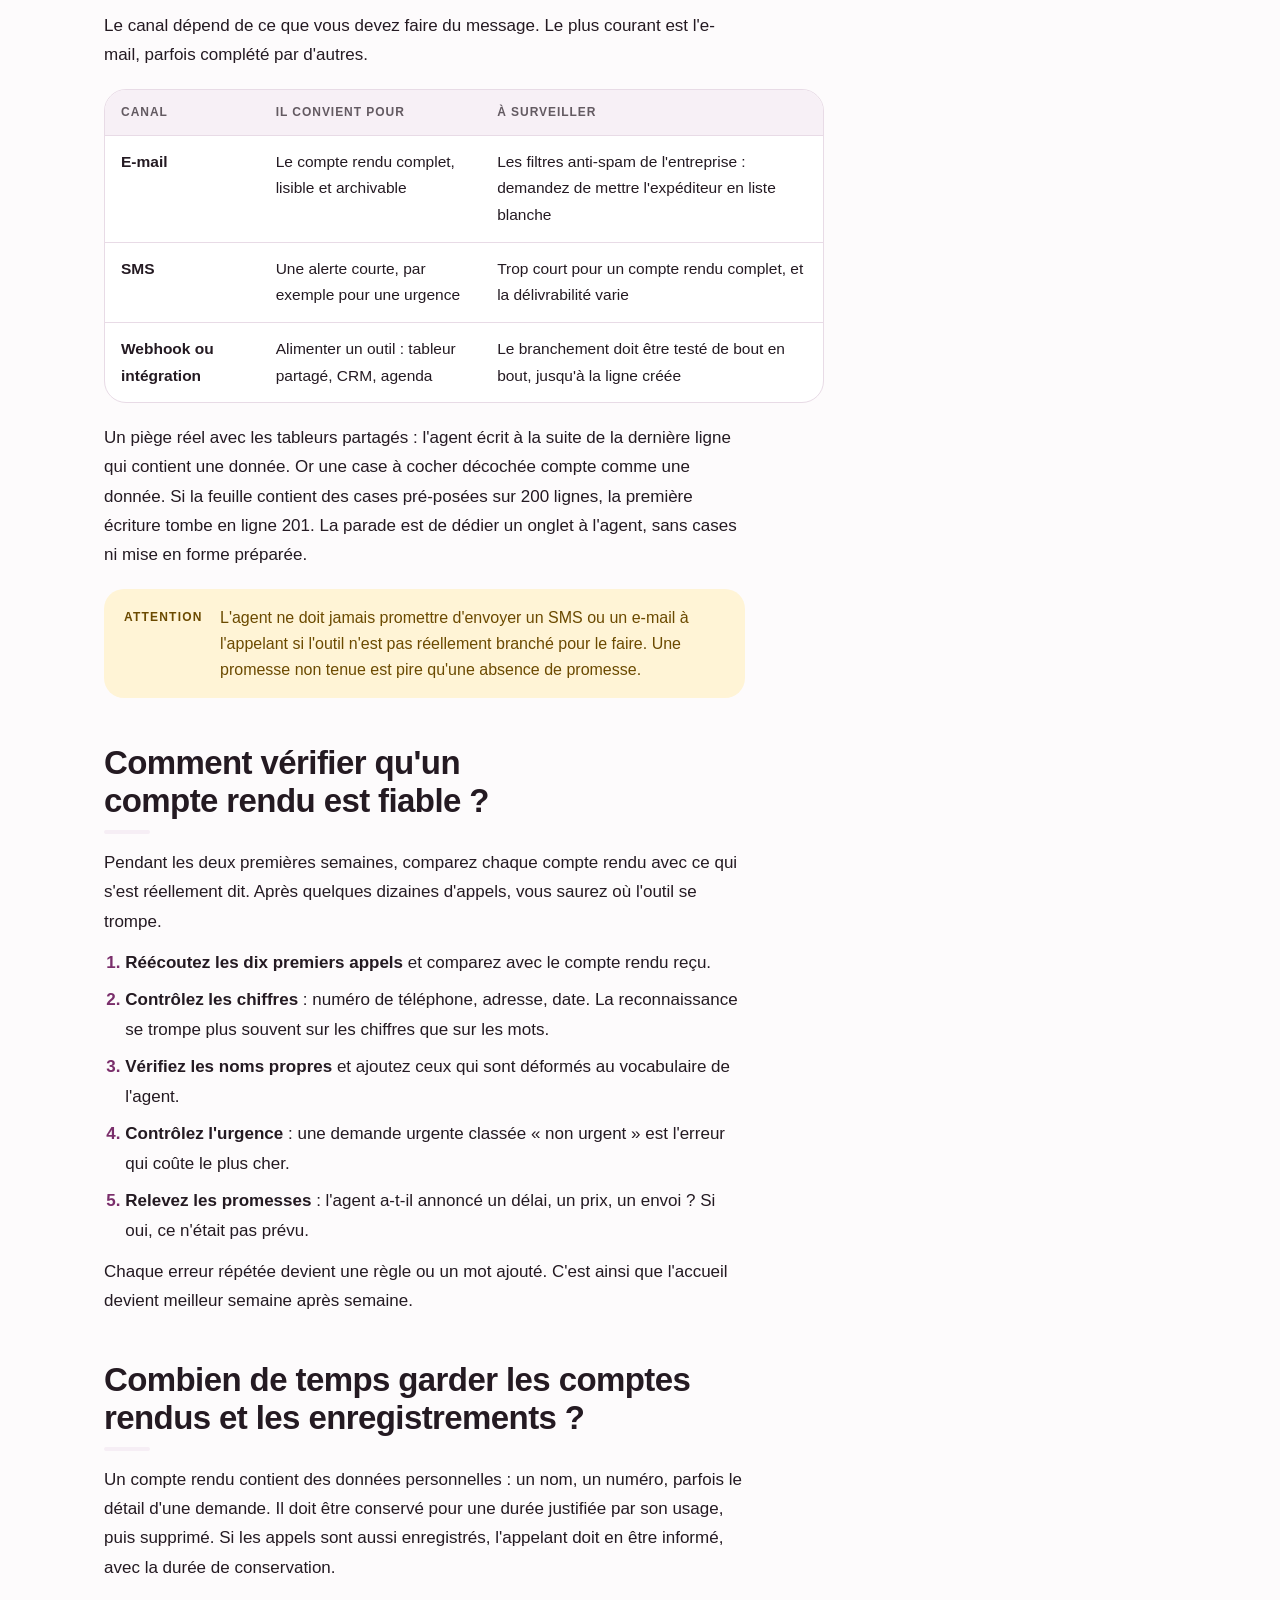
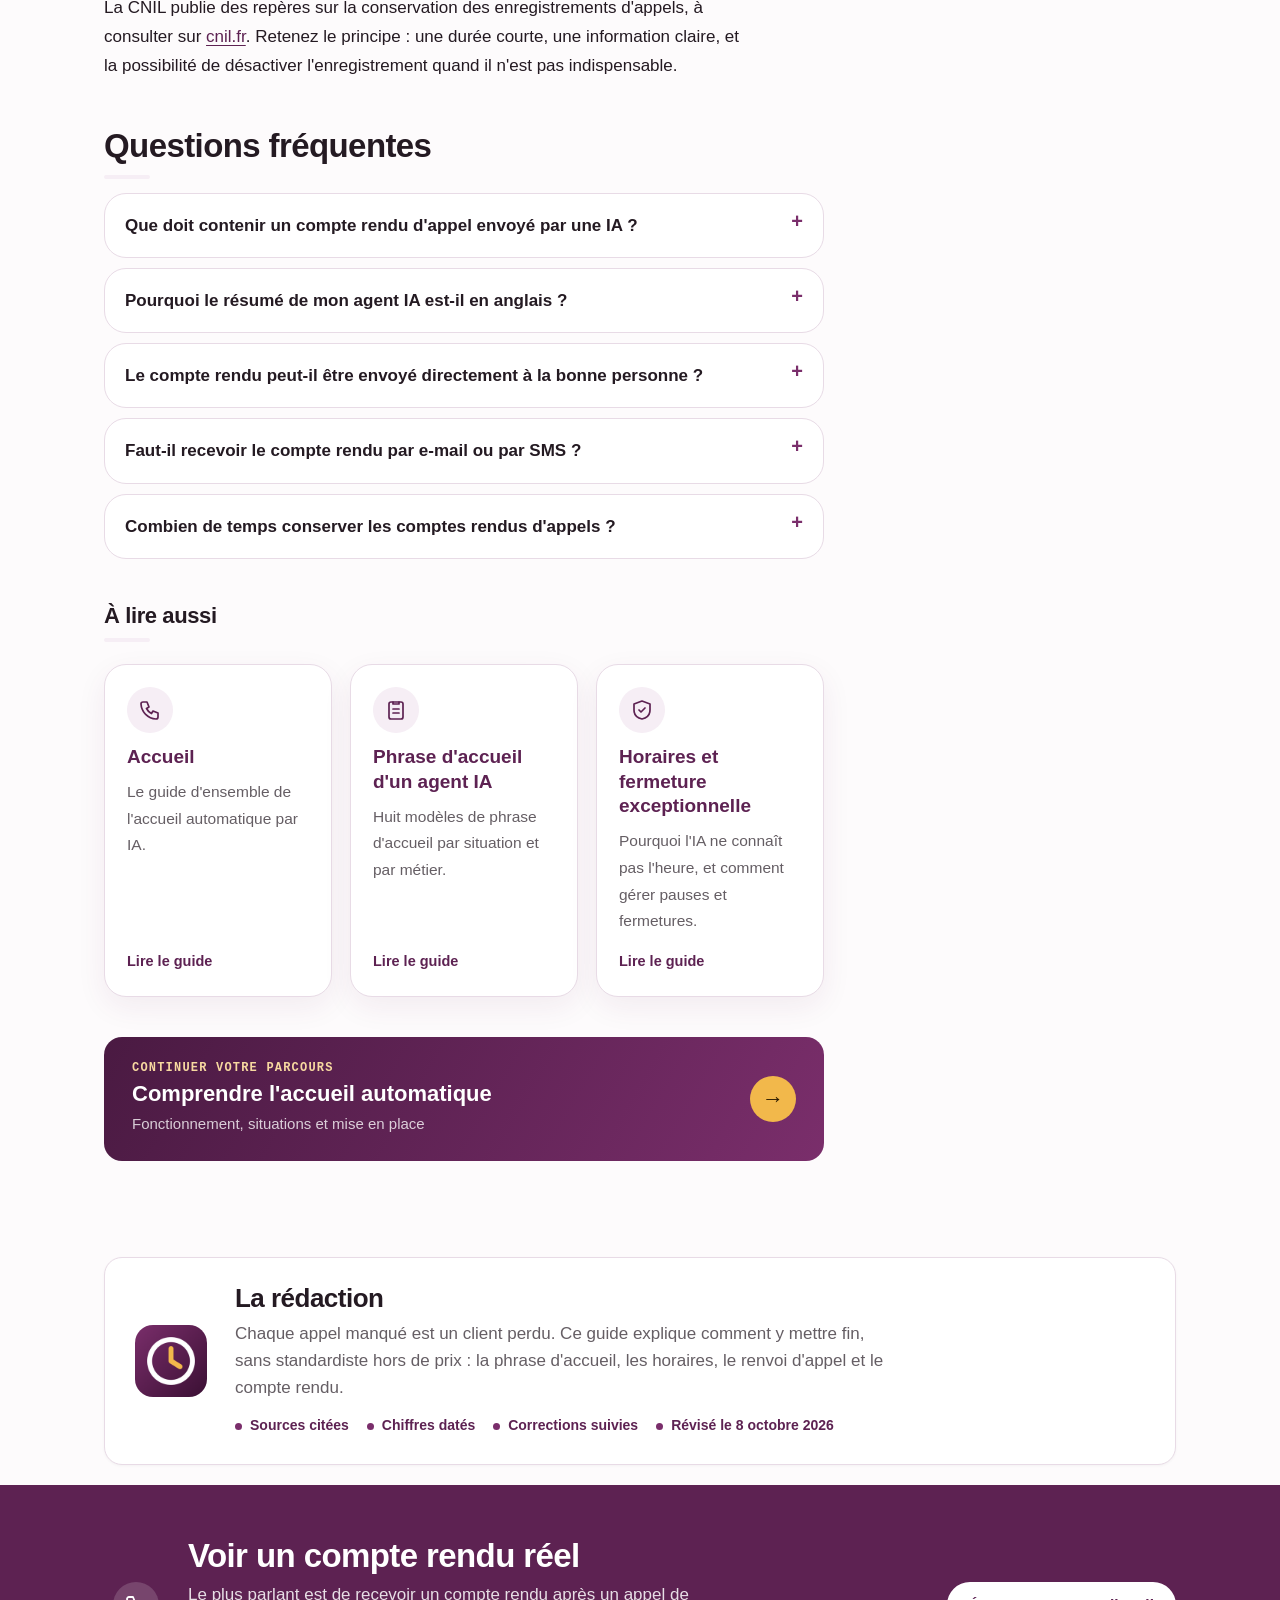
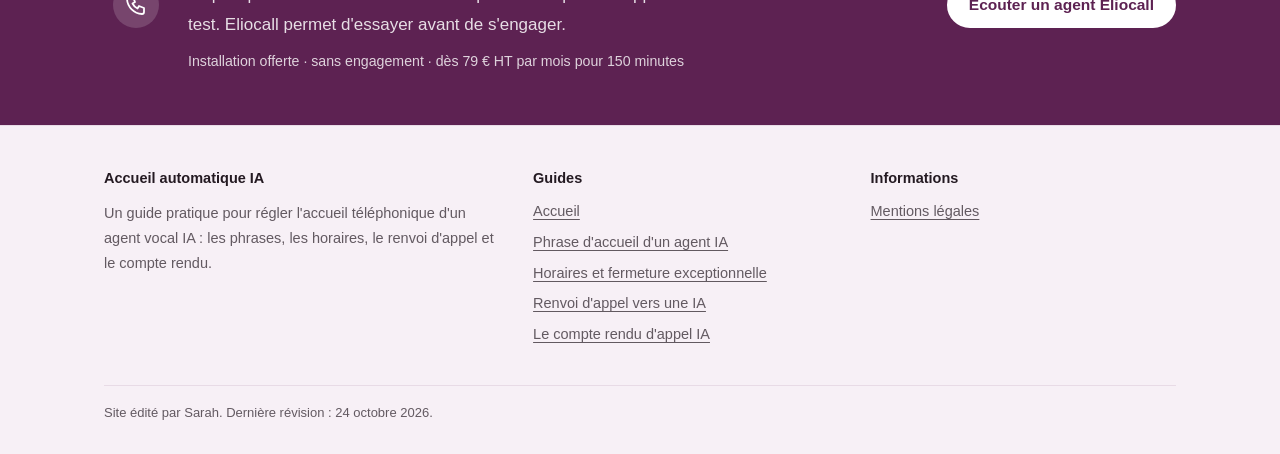
==== commit b6f7e844: "Auto-update date 24 octobre 2026" ====
--- a/compte-rendu-d-appel-ia/index.html
+++ b/compte-rendu-d-appel-ia/index.html
@@ -26,7 +26,7 @@
 
 <meta http-equiv="Content-Security-Policy" content="default-src 'self'; script-src 'self' 'unsafe-inline'; style-src 'self' 'unsafe-inline'; img-src 'self' data:; base-uri 'self'; form-action 'none'">
 <meta name="referrer" content="strict-origin-when-cross-origin">
-<script type="application/ld+json">{"@context": "https://schema.org", "@graph": [{"@type": "BreadcrumbList", "itemListElement": [{"@type": "ListItem", "position": 1, "name": "Accueil", "item": "https://accueil-telephonique-automatique-ia.fr/"}, {"@type": "ListItem", "position": 2, "name": "Compte rendu", "item": "https://accueil-telephonique-automatique-ia.fr/compte-rendu-d-appel-ia/"}]}, {"@type": "Article", "headline": "Compte rendu d'appel par IA : ce qu'il doit contenir pour être utile", "description": "Ce que doit contenir un compte rendu d'appel envoyé par une IA : les champs utiles, un exemple, le bon destinataire, français ou anglais, e-mail ou SMS.", "inLanguage": "fr-FR", "datePublished": "2026-10-05", "dateModified": "2026-10-23", "mainEntityOfPage": "https://accueil-telephonique-automatique-ia.fr/compte-rendu-d-appel-ia/", "author": {"@type": "Organization", "name": "Accueil automatique IA", "url": "https://accueil-telephonique-automatique-ia.fr"}, "publisher": {"@type": "Organization", "name": "Accueil automatique IA", "url": "https://accueil-telephonique-automatique-ia.fr"}}, {"@type": "FAQPage", "mainEntity": [{"@type": "Question", "name": "Que doit contenir un compte rendu d'appel envoyé par une IA ?", "acceptedAnswer": {"@type": "Answer", "text": "Au minimum : le nom de l'appelant, son numéro de téléphone, le motif en une phrase, le niveau d'urgence, le créneau de rappel souhaité et la personne concernée. La date et l'heure de l'appel complètent le message."}}, {"@type": "Question", "name": "Pourquoi le résumé de mon agent IA est-il en anglais ?", "acceptedAnswer": {"@type": "Answer", "text": "Certains outils génèrent par défaut le résumé en anglais, même pour un appel en français. Demandez explicitement un résumé en français, ou utilisez des champs d'extraction définis par vous, puis testez avec un vrai appel."}}, {"@type": "Question", "name": "Le compte rendu peut-il être envoyé directement à la bonne personne ?", "acceptedAnswer": {"@type": "Answer", "text": "Oui, si l'agent identifie le collaborateur cité ou le sujet de l'appel. Gardez une adresse en copie pour les cas où un nom est mal reconnu."}}, {"@type": "Question", "name": "Faut-il recevoir le compte rendu par e-mail ou par SMS ?", "acceptedAnswer": {"@type": "Answer", "text": "L'e-mail convient pour le compte rendu complet. Le SMS convient pour une alerte courte, par exemple en cas d'urgence. Les deux peuvent se combiner."}}, {"@type": "Question", "name": "Combien de temps conserver les comptes rendus d'appels ?", "acceptedAnswer": {"@type": "Answer", "text": "Le temps nécessaire au traitement de la demande, pas davantage. Appliquez une durée définie, supprimez ensuite, et consultez les repères de la CNIL sur la conservation des enregistrements."}}]}]}</script>
+<script type="application/ld+json">{"@context": "https://schema.org", "@graph": [{"@type": "BreadcrumbList", "itemListElement": [{"@type": "ListItem", "position": 1, "name": "Accueil", "item": "https://accueil-telephonique-automatique-ia.fr/"}, {"@type": "ListItem", "position": 2, "name": "Compte rendu", "item": "https://accueil-telephonique-automatique-ia.fr/compte-rendu-d-appel-ia/"}]}, {"@type": "Article", "headline": "Compte rendu d'appel par IA : ce qu'il doit contenir pour être utile", "description": "Ce que doit contenir un compte rendu d'appel envoyé par une IA : les champs utiles, un exemple, le bon destinataire, français ou anglais, e-mail ou SMS.", "inLanguage": "fr-FR", "datePublished": "2026-10-05", "dateModified": "2026-10-24", "mainEntityOfPage": "https://accueil-telephonique-automatique-ia.fr/compte-rendu-d-appel-ia/", "author": {"@type": "Organization", "name": "Accueil automatique IA", "url": "https://accueil-telephonique-automatique-ia.fr"}, "publisher": {"@type": "Organization", "name": "Accueil automatique IA", "url": "https://accueil-telephonique-automatique-ia.fr"}}, {"@type": "FAQPage", "mainEntity": [{"@type": "Question", "name": "Que doit contenir un compte rendu d'appel envoyé par une IA ?", "acceptedAnswer": {"@type": "Answer", "text": "Au minimum : le nom de l'appelant, son numéro de téléphone, le motif en une phrase, le niveau d'urgence, le créneau de rappel souhaité et la personne concernée. La date et l'heure de l'appel complètent le message."}}, {"@type": "Question", "name": "Pourquoi le résumé de mon agent IA est-il en anglais ?", "acceptedAnswer": {"@type": "Answer", "text": "Certains outils génèrent par défaut le résumé en anglais, même pour un appel en français. Demandez explicitement un résumé en français, ou utilisez des champs d'extraction définis par vous, puis testez avec un vrai appel."}}, {"@type": "Question", "name": "Le compte rendu peut-il être envoyé directement à la bonne personne ?", "acceptedAnswer": {"@type": "Answer", "text": "Oui, si l'agent identifie le collaborateur cité ou le sujet de l'appel. Gardez une adresse en copie pour les cas où un nom est mal reconnu."}}, {"@type": "Question", "name": "Faut-il recevoir le compte rendu par e-mail ou par SMS ?", "acceptedAnswer": {"@type": "Answer", "text": "L'e-mail convient pour le compte rendu complet. Le SMS convient pour une alerte courte, par exemple en cas d'urgence. Les deux peuvent se combiner."}}, {"@type": "Question", "name": "Combien de temps conserver les comptes rendus d'appels ?", "acceptedAnswer": {"@type": "Answer", "text": "Le temps nécessaire au traitement de la demande, pas davantage. Appliquez une durée définie, supprimez ensuite, et consultez les repères de la CNIL sur la conservation des enregistrements."}}]}]}</script>
 <link rel="stylesheet" href="/style.css">
 <script>(function(){var d=document.documentElement;if(window.matchMedia&&matchMedia("(prefers-reduced-motion: reduce)").matches)return;d.classList.add("a-js");setTimeout(function(){if(!window.__rvok)d.classList.add("a-show")},3500)})();</script>
 </head>
@@ -35,12 +35,12 @@
 <div class="a-rdp" id="rdp" aria-hidden="true"><i></i></div>
 <header class="a-top"><div class="a-wrap"><a class="a-brand" href="/">Accueil <span>automatique IA</span></a><nav class="a-nav" aria-label="Navigation"><a href="/phrase-d-accueil-ia/">Phrase d'accueil</a><a href="/horaires-pause-midi-fermeture/">Horaires et fermetures</a><a href="/renvoi-d-appel-vers-une-ia/">Renvoi d'appel</a><a href="/compte-rendu-d-appel-ia/" class="a-cur">Compte rendu</a></nav><a class="a-btn a-small" href="https://eliocall.com/?utm_source=accueil-telephonique-automatique-ia&amp;utm_medium=guide&amp;utm_campaign=header" rel="nofollow sponsored noopener">Écouter Eliocall</a></div></header>
 <main id="contenu">
-<div class="a-page-head"><div class="a-wrap"><div class="a-eq" aria-hidden="true"><i></i><i></i><i></i><i></i><i></i></div><div class="a-crumbs"><a href="/">Accueil</a><i>›</i>Compte rendu</div><div class="a-kicker">Après l'appel</div><h1>Compte rendu d'appel par IA&nbsp;: ce qu'il doit contenir pour être utile</h1><p class="a-lead">Quand une IA répond à votre place, le compte rendu est la seule trace de l'appel que vous lirez. Voici les champs à exiger, un exemple concret et les erreurs à éviter.</p><div class="a-meta"><span>Mis à jour le 23 octobre 2026</span><span>6 min de lecture</span></div></div></div>
+<div class="a-page-head"><div class="a-wrap"><div class="a-eq" aria-hidden="true"><i></i><i></i><i></i><i></i><i></i></div><div class="a-crumbs"><a href="/">Accueil</a><i>›</i>Compte rendu</div><div class="a-kicker">Après l'appel</div><h1>Compte rendu d'appel par IA&nbsp;: ce qu'il doit contenir pour être utile</h1><p class="a-lead">Quand une IA répond à votre place, le compte rendu est la seule trace de l'appel que vous lirez. Voici les champs à exiger, un exemple concret et les erreurs à éviter.</p><div class="a-meta"><span>Mis à jour le 24 octobre 2026</span><span>6 min de lecture</span></div></div></div>
 <div class="a-wrap a-layout"><article class="a-doc"><div class="a-summary"><b>L'essentiel</b><ul><li>Un bon compte rendu est complet, fidèle à ce que l'appelant a dit, et adressé à la bonne personne.</li><li>Le format fixe (nom, numéro, motif, urgence, créneau, personne concernée) vaut mieux qu'un résumé libre.</li><li>Adressez-le par collaborateur, par sujet ou par agence, avec une adresse de secours en copie.</li><li>Certains outils résument en anglais par défaut&nbsp;: testez avec un appel en français.</li><li>Relisez chaque compte rendu les deux premières semaines&nbsp;: chiffres, noms propres, urgence.</li></ul></div><section id="a-quoi-sert-le-compte-rendu-d-un-appel-pris-par-" class="a-rv"><h2>À quoi sert le compte rendu d'un appel pris par une IA&nbsp;?</h2><p>Quand une IA répond à votre place, le compte rendu est la seule trace de l'appel que vous lirez vraiment. C'est lui qui transforme une conversation que vous n'avez pas entendue en une action&nbsp;: rappeler, répondre par écrit, ouvrir un dossier.</p><p>Un bon compte rendu se lit en dix secondes et se traite sans écouter l'enregistrement. Un mauvais compte rendu oblige à tout réécouter, ou pire, à rappeler l'appelant pour lui reposer les questions. L'accueil automatique n'a alors rien fait gagner.</p><p>Trois qualités le définissent&nbsp;: il est <strong>complet</strong> (tout ce qu'il faut pour rappeler), <strong>fidèle</strong> (il rapporte ce que l'appelant a dit, pas ce que l'IA en a déduit) et <strong>bien adressé</strong> (il arrive à la bonne personne).</p></section><section id="quels-champs-doit-contenir-un-compte-rendu-d-app" class="a-rv"><h2>Quels champs doit contenir un compte rendu d'appel&nbsp;?</h2><p>Le format fixe vaut mieux qu'un résumé libre. Il assure que les mêmes informations apparaissent à chaque fois, et il se lit plus vite.</p><div class="a-tablewrap"><table><tr><th>Champ</th><th>Pourquoi il est utile</th><th>Exemple</th></tr><tr><td>Nom de l'appelant</td><td>Pour savoir à qui l'on s'adresse</td><td>Mme Garnier</td></tr><tr><td>Numéro de téléphone</td><td>Pour rappeler sans chercher</td><td>06 12 34 56 78</td></tr><tr><td>Motif de l'appel</td><td>En une phrase, avec les mots de l'appelant</td><td>Demande de rendez-vous pour son bilan annuel</td></tr><tr><td>Niveau d'urgence</td><td>Pour décider quoi traiter en premier</td><td>Non urgent</td></tr><tr><td>Créneau de rappel souhaité</td><td>Pour rappeler au bon moment</td><td>Demain avant 11 heures</td></tr><tr><td>Personne ou service concerné</td><td>Pour que le message arrive à la bonne personne</td><td>M. Lefèvre</td></tr><tr><td>Date et heure de l'appel</td><td>Pour suivre le délai de traitement</td><td>Lundi 10 h 05</td></tr></table></div><p>Selon le métier, on ajoute un champ&nbsp;: le bien concerné pour une agence immobilière, l'adresse pour une intervention, la formule demandée pour une auto-école, l'agence appelée pour un groupe. Évitez les champs qui ne serviront pas&nbsp;: ils allongent le message sans aide pour décider.</p></section><section id="a-quoi-ressemble-un-bon-compte-rendu-d-appel-ia" class="a-rv"><h2>À quoi ressemble un bon compte rendu d'appel IA&nbsp;?</h2><p>Voici un exemple fictif au format fixe. Il tient sur une dizaine de lignes et se traite d'un coup d'œil.</p><div class="a-callbox" role="img" aria-label="Exemple illustratif de compte rendu d'appel"><div class="a-bar"><span class="a-dot"></span> Compte rendu reçu par e-mail, lundi à 10 h 12</div><div class="a-tablewrap"><table><tr><th>Champ</th><th>Contenu</th></tr><tr><td>Appelante</td><td>Mme Garnier</td></tr><tr><td>Téléphone</td><td>06 12 34 56 78</td></tr><tr><td>Motif</td><td>Demande de rendez-vous pour son bilan annuel. Elle précise qu'elle a des questions sur ses déductions.</td></tr><tr><td>Urgence</td><td>Non</td></tr><tr><td>Rappel souhaité</td><td>Demain avant 11 heures</td></tr><tr><td>Concerne</td><td>M. Lefèvre</td></tr></table></div><p class="a-note">Exemple illustratif, pas un appel réel.</p></div><p>Trois détails font la différence. Le motif reprend les mots de l'appelant au lieu de les réécrire. Le nom du collaborateur est précis. Et le créneau de rappel est exploitable&nbsp;: «&nbsp;demain avant 11 heures&nbsp;», pas «&nbsp;dès que possible&nbsp;».</p></section><section id="a-qui-envoyer-le-compte-rendu-une-boite-commune-" class="a-rv"><h2>À qui envoyer le compte rendu&nbsp;: une boîte commune ou la bonne personne&nbsp;?</h2><p>Une boîte commune est le réflexe le plus simple, et le plus risqué&nbsp;: chacun pense que quelqu'un d'autre traite le message. Le mieux est d'adresser chaque compte rendu à la personne qui doit agir.</p><ul class="a-clean"><li><strong>Par collaborateur nommé</strong>&nbsp;: si l'appelant demande quelqu'un, le message va à cette personne, avec une copie à une adresse de secours.</li><li><strong>Par sujet</strong>&nbsp;: paie, comptabilité, juridique, commercial. Une adresse de fonction par domaine évite de chercher le bon interlocuteur.</li><li><strong>Par agence appelée</strong>&nbsp;: dans un groupe, le message part à l'agence dont le numéro a été composé, pas à une boîte centrale.</li><li><strong>Par niveau d'urgence</strong>&nbsp;: un message urgent peut aussi déclencher une alerte courte en plus de l'e-mail.</li></ul><p>Cas rencontré sur le terrain, rendu anonyme&nbsp;: un cabinet d'une dizaine de collaborateurs fait aiguiller chaque message vers le collaborateur cité par l'appelant. Pour les appels sur la paie ou le social, qui ne citent souvent personne, le message part vers l'adresse du domaine concerné. Une adresse d'administration reste en copie de tout, pour que rien ne tombe dans le vide quand la reconnaissance d'un nom propre échoue.</p><div class="a-callout a-co-tip"><strong>À retenir</strong><div><p>Les noms propres sont le point faible de la reconnaissance vocale. Gardez toujours une adresse en copie, et ajoutez les noms de vos collaborateurs au vocabulaire de l'agent.</p></div></div></section><section id="pourquoi-certains-comptes-rendus-arrivent-ils-en" class="a-rv"><h2>Pourquoi certains comptes rendus arrivent-ils en anglais&nbsp;?</h2><p>C'est un défaut surprenant, mais courant&nbsp;: certains outils produisent par défaut le résumé en anglais, même quand l'appel s'est déroulé entièrement en français. Le résumé automatique est généré par un modèle qui, sans consigne de langue, choisit sa langue par défaut.</p><p>Le résultat est un e-mail en anglais envoyé à des collaborateurs francophones, avec des tournures qui reprennent des termes comme «&nbsp;the user&nbsp;». Pour l'éviter&nbsp;:</p><ul class="a-clean"><li><strong>Demandez explicitement un résumé en français</strong>, avec une consigne de langue stricte.</li><li><strong>Adoptez le point de vue de l'entreprise</strong>&nbsp;: «&nbsp;l'appelant demande…&nbsp;», jamais «&nbsp;l'utilisateur&nbsp;».</li><li><strong>Préférez des champs définis par vous</strong> (nom, motif, urgence, collaborateur) au résumé automatique, quand l'outil le permet&nbsp;: ils sont plus stables et vous gardez la main sur la langue.</li><li><strong>Testez avec un appel en français</strong> et lisez le compte rendu reçu, pas seulement le résumé affiché dans l'outil.</li></ul></section><section id="e-mail-sms-ou-integration-quel-canal-choisir-pou" class="a-rv"><h2>E-mail, SMS ou intégration&nbsp;: quel canal choisir pour le compte rendu&nbsp;?</h2><p>Le canal dépend de ce que vous devez faire du message. Le plus courant est l'e-mail, parfois complété par d'autres.</p><div class="a-tablewrap"><table><tr><th>Canal</th><th>Il convient pour</th><th>À surveiller</th></tr><tr><td>E-mail</td><td>Le compte rendu complet, lisible et archivable</td><td>Les filtres anti-spam de l'entreprise&nbsp;: demandez de mettre l'expéditeur en liste blanche</td></tr><tr><td>SMS</td><td>Une alerte courte, par exemple pour une urgence</td><td>Trop court pour un compte rendu complet, et la délivrabilité varie</td></tr><tr><td>Webhook ou intégration</td><td>Alimenter un outil&nbsp;: tableur partagé, CRM, agenda</td><td>Le branchement doit être testé de bout en bout, jusqu'à la ligne créée</td></tr></table></div><p>Un piège réel avec les tableurs partagés&nbsp;: l'agent écrit à la suite de la dernière ligne qui contient une donnée. Or une case à cocher décochée compte comme une donnée. Si la feuille contient des cases pré-posées sur 200 lignes, la première écriture tombe en ligne 201. La parade est de dédier un onglet à l'agent, sans cases ni mise en forme préparée.</p><div class="a-callout a-co-warn"><strong>Attention</strong><div><p>L'agent ne doit jamais promettre d'envoyer un SMS ou un e-mail à l'appelant si l'outil n'est pas réellement branché pour le faire. Une promesse non tenue est pire qu'une absence de promesse.</p></div></div></section><section id="comment-verifier-qu-un-compte-rendu-est-fiable" class="a-rv"><h2>Comment vérifier qu'un compte rendu est fiable&nbsp;?</h2><p>Pendant les deux premières semaines, comparez chaque compte rendu avec ce qui s'est réellement dit. Après quelques dizaines d'appels, vous saurez où l'outil se trompe.</p><ol class="a-rules"><li><strong>Réécoutez les dix premiers appels</strong> et comparez avec le compte rendu reçu.</li><li><strong>Contrôlez les chiffres</strong>&nbsp;: numéro de téléphone, adresse, date. La reconnaissance se trompe plus souvent sur les chiffres que sur les mots.</li><li><strong>Vérifiez les noms propres</strong> et ajoutez ceux qui sont déformés au vocabulaire de l'agent.</li><li><strong>Contrôlez l'urgence</strong>&nbsp;: une demande urgente classée «&nbsp;non urgent&nbsp;» est l'erreur qui coûte le plus cher.</li><li><strong>Relevez les promesses</strong>&nbsp;: l'agent a-t-il annoncé un délai, un prix, un envoi&nbsp;? Si oui, ce n'était pas prévu.</li></ol><p>Chaque erreur répétée devient une règle ou un mot ajouté. C'est ainsi que l'accueil devient meilleur semaine après semaine.</p></section><section id="combien-de-temps-garder-les-comptes-rendus-et-le" class="a-rv"><h2>Combien de temps garder les comptes rendus et les enregistrements&nbsp;?</h2><p>Un compte rendu contient des données personnelles&nbsp;: un nom, un numéro, parfois le détail d'une demande. Il doit être conservé pour une durée justifiée par son usage, puis supprimé. Si les appels sont aussi enregistrés, l'appelant doit en être informé, avec la durée de conservation.</p><p>La CNIL publie des repères sur la conservation des enregistrements d'appels, à consulter sur <a href="https://www.cnil.fr/" rel="noopener">cnil.fr</a>. Retenez le principe&nbsp;: une durée courte, une information claire, et la possibilité de désactiver l'enregistrement quand il n'est pas indispensable.</p></section><section id="questions" class="a-rv"><h2>Questions fréquentes</h2><details><summary>Que doit contenir un compte rendu d'appel envoyé par une IA&nbsp;?</summary><p>Au minimum&nbsp;: le nom de l'appelant, son numéro de téléphone, le motif en une phrase, le niveau d'urgence, le créneau de rappel souhaité et la personne concernée. La date et l'heure de l'appel complètent le message.</p></details><details><summary>Pourquoi le résumé de mon agent IA est-il en anglais&nbsp;?</summary><p>Certains outils génèrent par défaut le résumé en anglais, même pour un appel en français. Demandez explicitement un résumé en français, ou utilisez des champs d'extraction définis par vous, puis testez avec un vrai appel.</p></details><details><summary>Le compte rendu peut-il être envoyé directement à la bonne personne&nbsp;?</summary><p>Oui, si l'agent identifie le collaborateur cité ou le sujet de l'appel. Gardez une adresse en copie pour les cas où un nom est mal reconnu.</p></details><details><summary>Faut-il recevoir le compte rendu par e-mail ou par SMS&nbsp;?</summary><p>L'e-mail convient pour le compte rendu complet. Le SMS convient pour une alerte courte, par exemple en cas d'urgence. Les deux peuvent se combiner.</p></details><details><summary>Combien de temps conserver les comptes rendus d'appels&nbsp;?</summary><p>Le temps nécessaire au traitement de la demande, pas davantage. Appliquez une durée définie, supprimez ensuite, et consultez les repères de la CNIL sur la conservation des enregistrements.</p></details></section><div class="a-related"><h2>À lire aussi</h2><div class="a-cards a-cols3"><a class="a-card" href="/"><span class="a-ico" aria-hidden="true"><svg viewBox="0 0 24 24" width="24" height="24" fill="none" stroke="currentColor" stroke-width="1.7" stroke-linecap="round" stroke-linejoin="round"><path d="M5 4h4l2 5-2.5 1.5a11 11 0 0 0 5 5L15 13l5 2v4a2 2 0 0 1-2 2A16 16 0 0 1 3 6a2 2 0 0 1 2-2z"/></svg></span><h3>Accueil</h3><p>Le guide d'ensemble de l'accueil automatique par IA.</p><span class="a-more">Lire le guide</span></a><a class="a-card" href="/phrase-d-accueil-ia/"><span class="a-ico" aria-hidden="true"><svg viewBox="0 0 24 24" width="24" height="24" fill="none" stroke="currentColor" stroke-width="1.7" stroke-linecap="round" stroke-linejoin="round"><rect x="5" y="4" width="14" height="17" rx="2"/><path d="M9 4v2h6V4M9 11h6M9 15h6"/></svg></span><h3>Phrase d'accueil d'un agent IA</h3><p>Huit modèles de phrase d'accueil par situation et par métier.</p><span class="a-more">Lire le guide</span></a><a class="a-card" href="/horaires-pause-midi-fermeture/"><span class="a-ico" aria-hidden="true"><svg viewBox="0 0 24 24" width="24" height="24" fill="none" stroke="currentColor" stroke-width="1.7" stroke-linecap="round" stroke-linejoin="round"><path d="M12 3l8 3v6c0 5-3.5 8-8 9-4.5-1-8-4-8-9V6z"/><path d="M9 12l2 2 4-4"/></svg></span><h3>Horaires et fermeture exceptionnelle</h3><p>Pourquoi l'IA ne connaît pas l'heure, et comment gérer pauses et fermetures.</p><span class="a-more">Lire le guide</span></a></div></div><div id="nx-box" hidden></div></article><aside class="a-side"><nav class="a-toc" aria-label="Sommaire"><b>Sommaire</b><ol><li><a href="#a-quoi-sert-le-compte-rendu-d-un-appel-pris-par-">À quoi sert le compte rendu d'un appel pris par une IA&nbsp;?</a></li><li><a href="#quels-champs-doit-contenir-un-compte-rendu-d-app">Quels champs doit contenir un compte rendu d'appel&nbsp;?</a></li><li><a href="#a-quoi-ressemble-un-bon-compte-rendu-d-appel-ia">À quoi ressemble un bon compte rendu d'appel IA&nbsp;?</a></li><li><a href="#a-qui-envoyer-le-compte-rendu-une-boite-commune-">À qui envoyer le compte rendu&nbsp;: une boîte commune ou la bonne personne&nbsp;?</a></li><li><a href="#pourquoi-certains-comptes-rendus-arrivent-ils-en">Pourquoi certains comptes rendus arrivent-ils en anglais&nbsp;?</a></li><li><a href="#e-mail-sms-ou-integration-quel-canal-choisir-pou">E-mail, SMS ou intégration&nbsp;: quel canal choisir pour le compte rendu&nbsp;?</a></li><li><a href="#comment-verifier-qu-un-compte-rendu-est-fiable">Comment vérifier qu'un compte rendu est fiable&nbsp;?</a></li><li><a href="#combien-de-temps-garder-les-comptes-rendus-et-le">Combien de temps garder les comptes rendus et les enregistrements&nbsp;?</a></li></ol></nav><div class="a-sidecta"><b>Entendez-le décrocher</b><p>Un agent vocal Eliocall répond à votre place, à toute heure. Installation offerte, sans engagement.</p><a class="a-btn" href="https://eliocall.com/?utm_source=accueil-telephonique-automatique-ia&utm_medium=guide&utm_campaign=ecouter#hero-form" rel="nofollow sponsored noopener">Écouter un agent</a><small style="display:block;margin-top:10px;opacity:.75">Dès 79 € HT par mois · 150 minutes</small></div><div id="jr-box" hidden></div></aside></div>
 <section class="a-rdn" id="redaction"><div class="a-wrap"><div class="a-rdc"><img class="a-rdm" src="/icon-192.png" alt="" width="72" height="72" loading="lazy" decoding="async"><div><h2>La rédaction</h2><p>Chaque appel manqué est un client perdu. Ce guide explique comment y mettre fin, sans standardiste hors de prix&nbsp;: la phrase d'accueil, les horaires, le renvoi d'appel et le compte rendu.</p><ul><li>Sources citées</li><li>Chiffres datés</li><li>Corrections suivies</li><li>Révisé le 8 octobre 2026</li></ul></div></div></div></section>
 <div class="a-band"><div class="a-wrap"><div><div class="a-rg" aria-hidden="true"><span></span><span></span><span></span><b><svg viewBox="0 0 24 24" width="24" height="24" fill="none" stroke="#fff" stroke-width="1.8" stroke-linecap="round" stroke-linejoin="round"><path d="M5 4h4l2 5-2.5 1.5a11 11 0 0 0 5 5L15 13l5 2v4a2 2 0 0 1-2 2A16 16 0 0 1 3 6a2 2 0 0 1 2-2z"/></svg></b></div><div><h2>Voir un compte rendu réel</h2><p>Le plus parlant est de recevoir un compte rendu après un appel de test. Eliocall permet d'essayer avant de s'engager.</p><small style="display:block;margin-top:10px;opacity:.8">Installation offerte · sans engagement · dès 79 € HT par mois pour 150 minutes</small></div></div><a class="a-btn" href="https://eliocall.com/?utm_source=accueil-telephonique-automatique-ia&amp;utm_medium=guide&amp;utm_campaign=accueil-compte-rendu" rel="nofollow sponsored noopener">Écouter un agent Eliocall</a></div></div>
 </main>
-<footer class="a-foot"><div class="a-wrap"><div><b>Accueil <span>automatique IA</span></b><p>Un guide pratique pour régler l'accueil téléphonique d'un agent vocal IA&nbsp;: les phrases, les horaires, le renvoi d'appel et le compte rendu.</p></div><div><b>Guides</b><ul><li><a href="/">Accueil</a></li><li><a href="/phrase-d-accueil-ia/">Phrase d'accueil d'un agent IA</a></li><li><a href="/horaires-pause-midi-fermeture/">Horaires et fermeture exceptionnelle</a></li><li><a href="/renvoi-d-appel-vers-une-ia/">Renvoi d'appel vers une IA</a></li><li><a href="/compte-rendu-d-appel-ia/">Le compte rendu d'appel IA</a></li></ul></div><div><b>Informations</b><ul><li><a href="/mentions-legales/">Mentions légales</a></li></ul></div><div class="a-small">Site édité par Sarah. Dernière révision : 23 octobre 2026.</div></div></footer>
+<footer class="a-foot"><div class="a-wrap"><div><b>Accueil <span>automatique IA</span></b><p>Un guide pratique pour régler l'accueil téléphonique d'un agent vocal IA&nbsp;: les phrases, les horaires, le renvoi d'appel et le compte rendu.</p></div><div><b>Guides</b><ul><li><a href="/">Accueil</a></li><li><a href="/phrase-d-accueil-ia/">Phrase d'accueil d'un agent IA</a></li><li><a href="/horaires-pause-midi-fermeture/">Horaires et fermeture exceptionnelle</a></li><li><a href="/renvoi-d-appel-vers-une-ia/">Renvoi d'appel vers une IA</a></li><li><a href="/compte-rendu-d-appel-ia/">Le compte rendu d'appel IA</a></li></ul></div><div><b>Informations</b><ul><li><a href="/mentions-legales/">Mentions légales</a></li></ul></div><div class="a-small">Site édité par Sarah. Dernière révision : 24 octobre 2026.</div></div></footer>
 <script>(function(){var P="a-",d=document;if(window.matchMedia&&matchMedia("(prefers-reduced-motion: reduce)").matches)return;window.__rvok=1;
 var rd=d.getElementById("rdp"),bar=rd&&rd.firstElementChild,top=d.querySelector("."+P+"top"),tk=false;
 function onS(){tk=false;var h=d.documentElement,max=h.scrollHeight-h.clientHeight,y=window.pageYOffset||h.scrollTop;if(bar&&max>0)bar.style.transform="scaleX("+Math.min(1,y/max)+")";if(top){if(y>8)top.classList.add(P+"sc");else top.classList.remove(P+"sc")}}
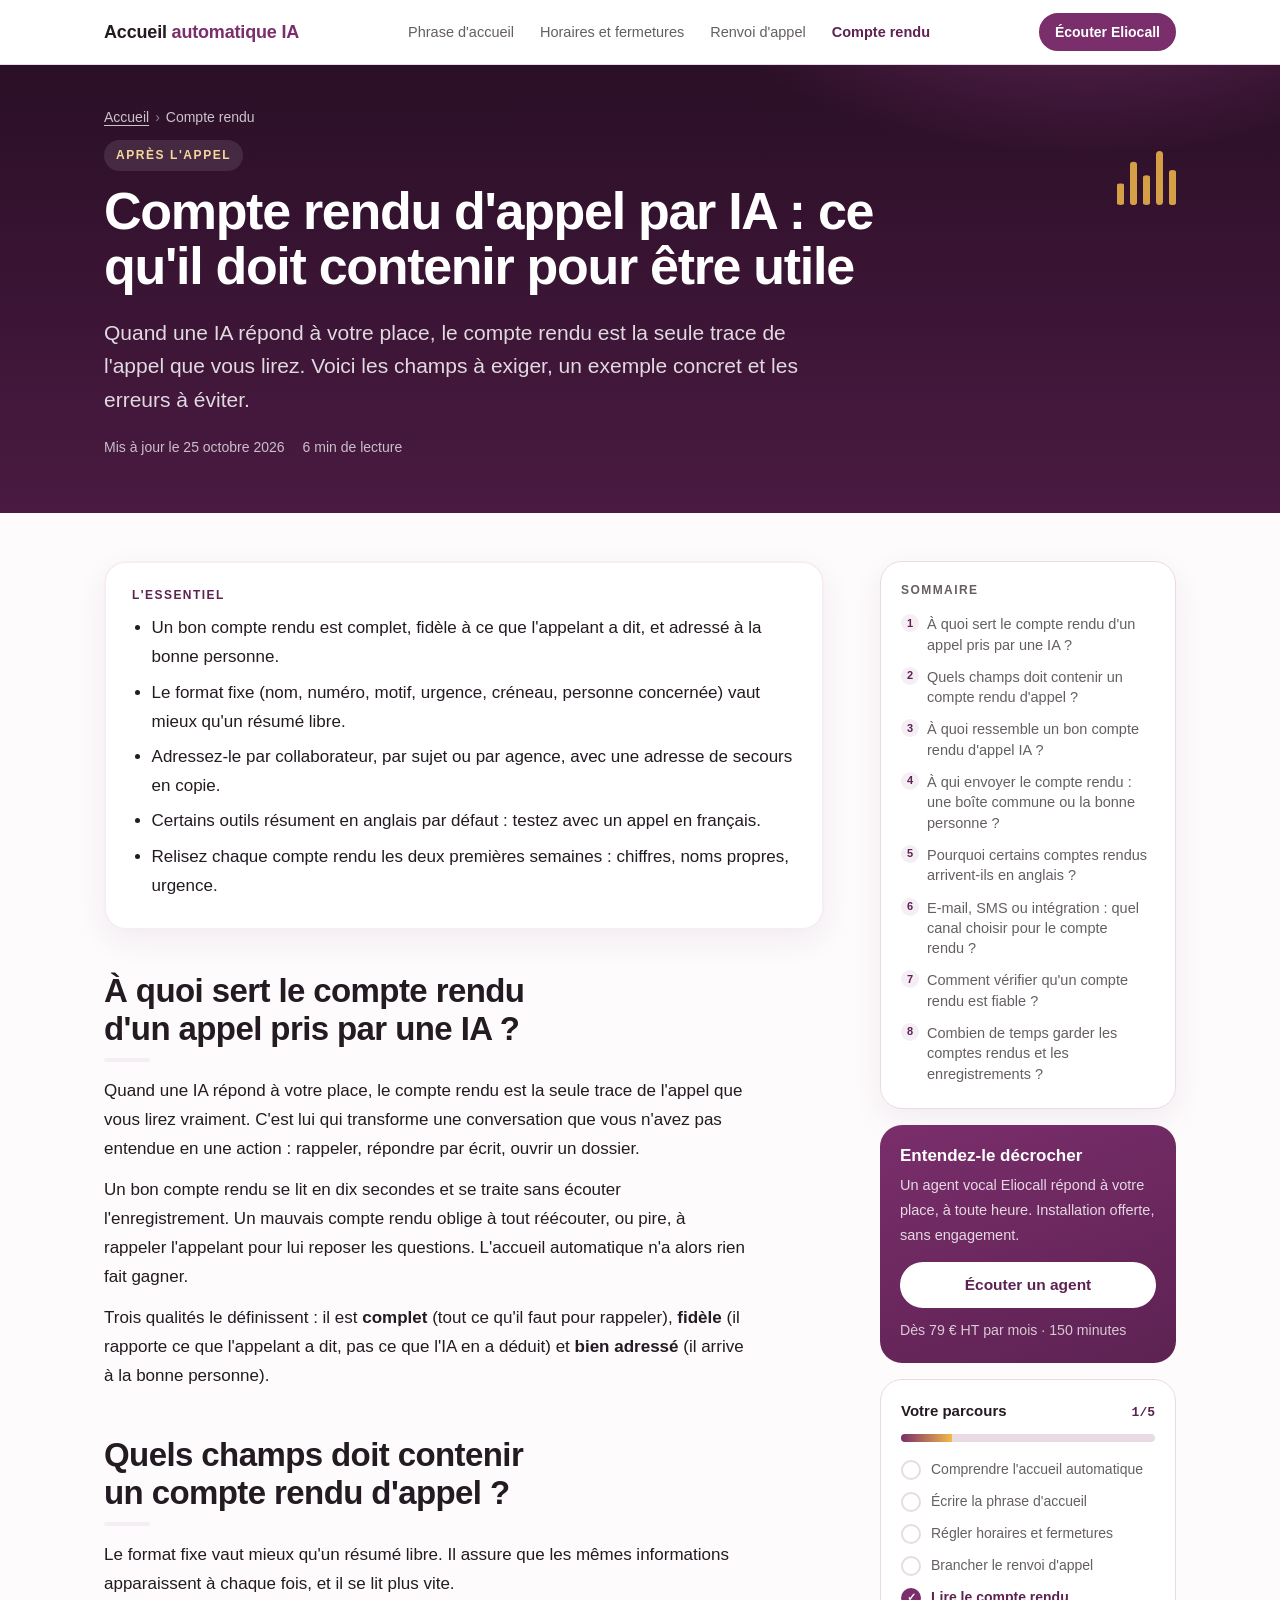
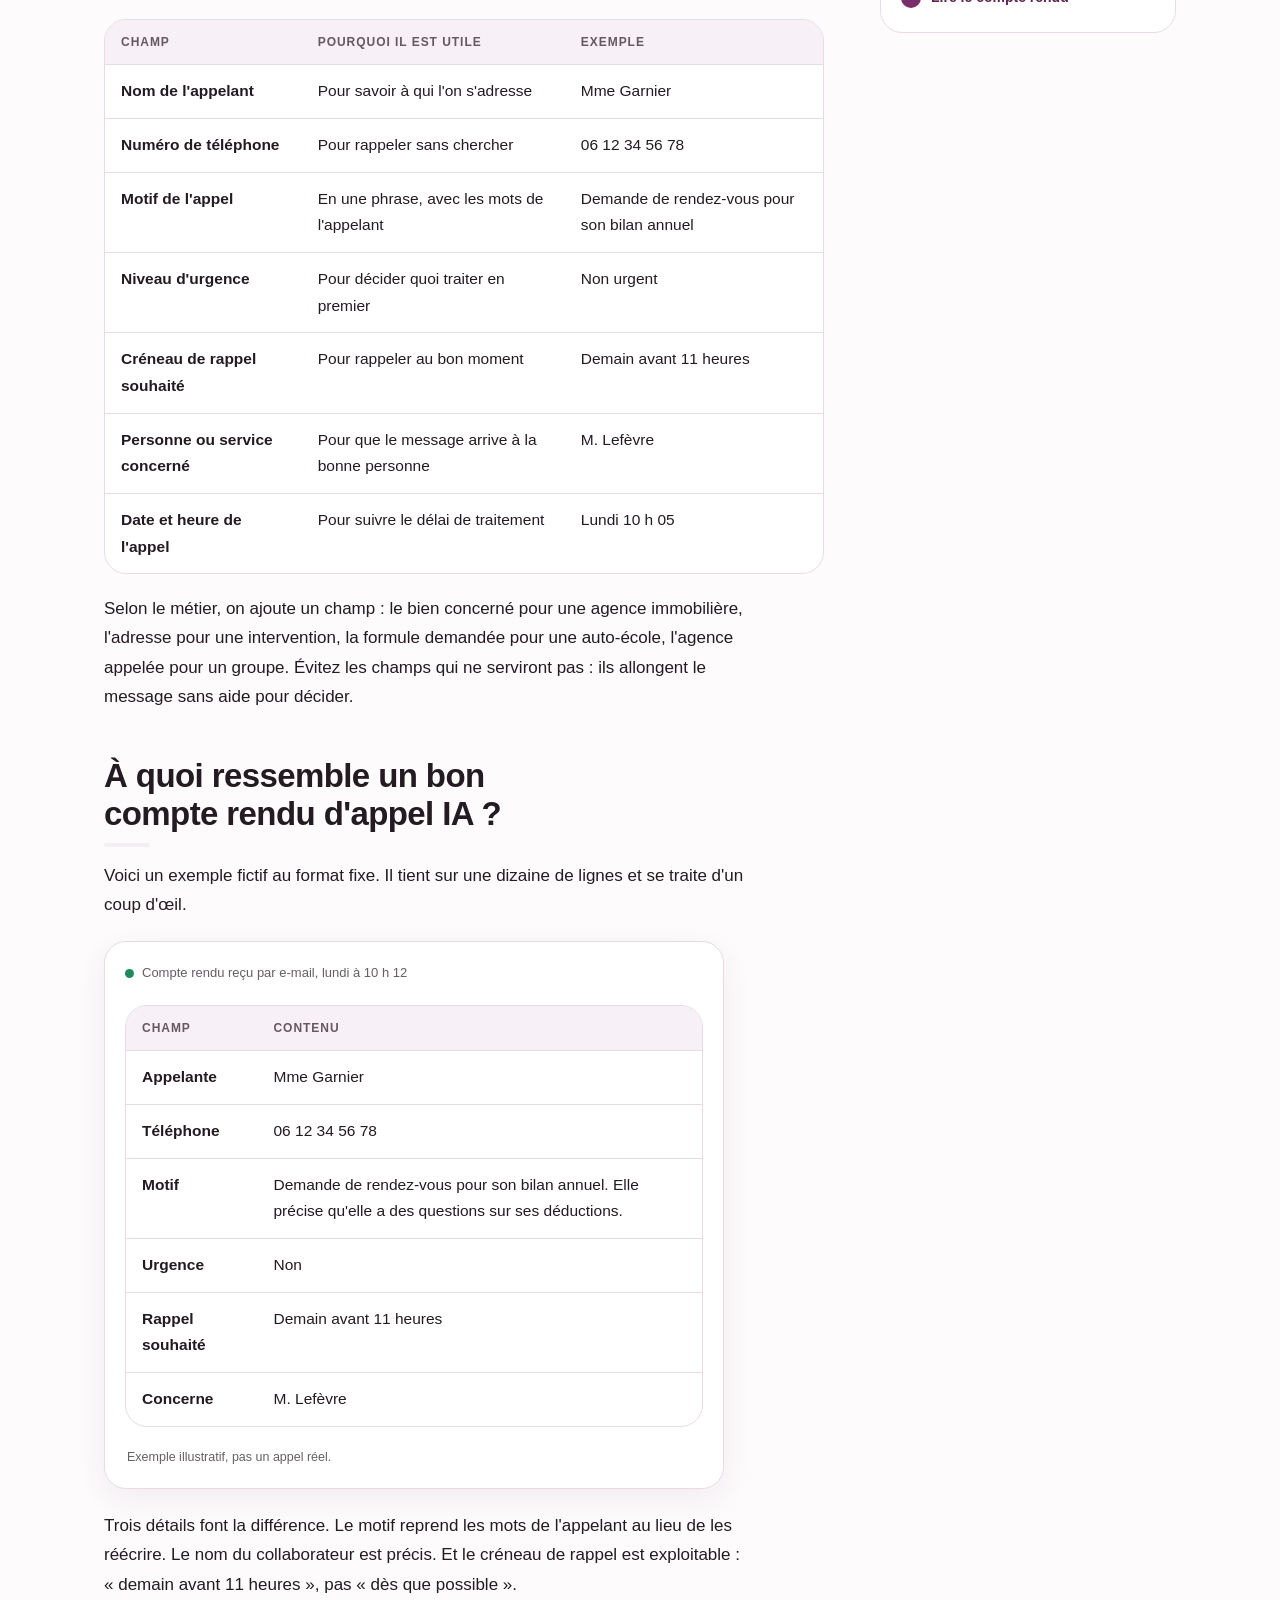
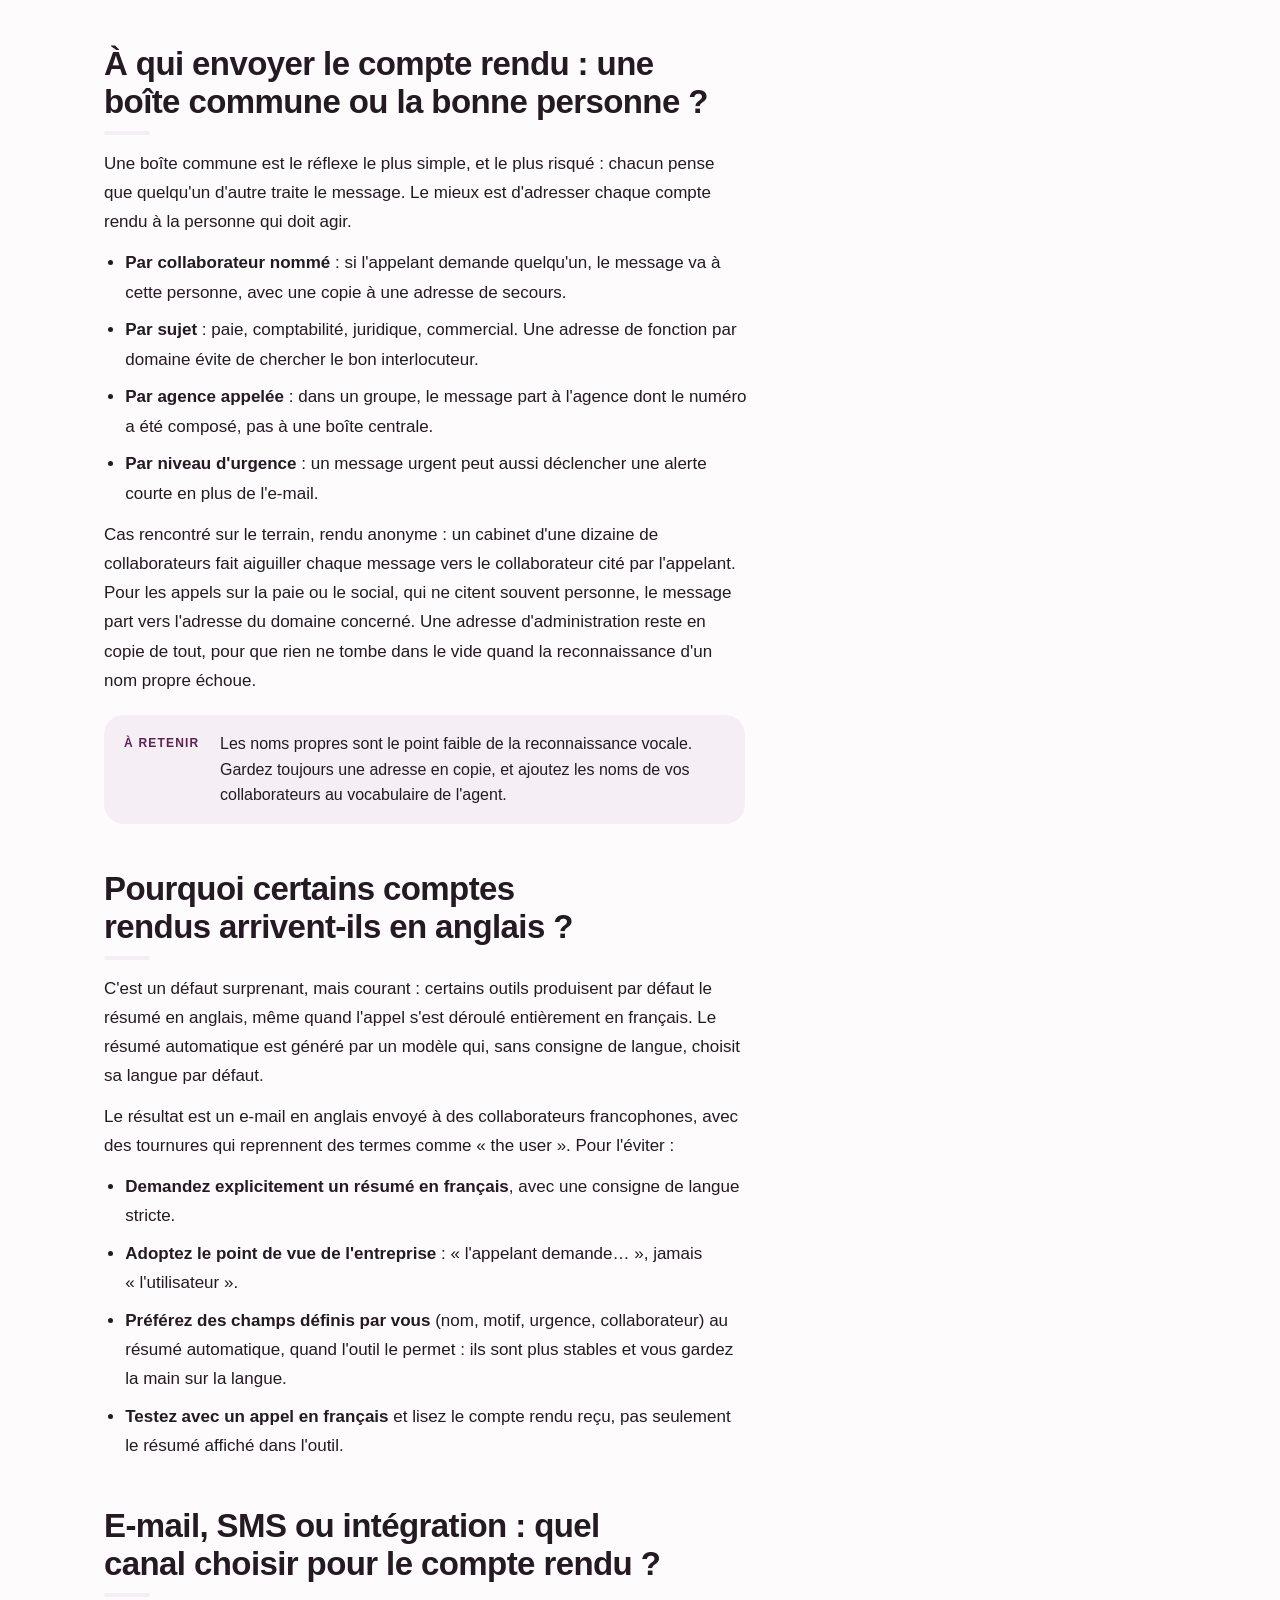
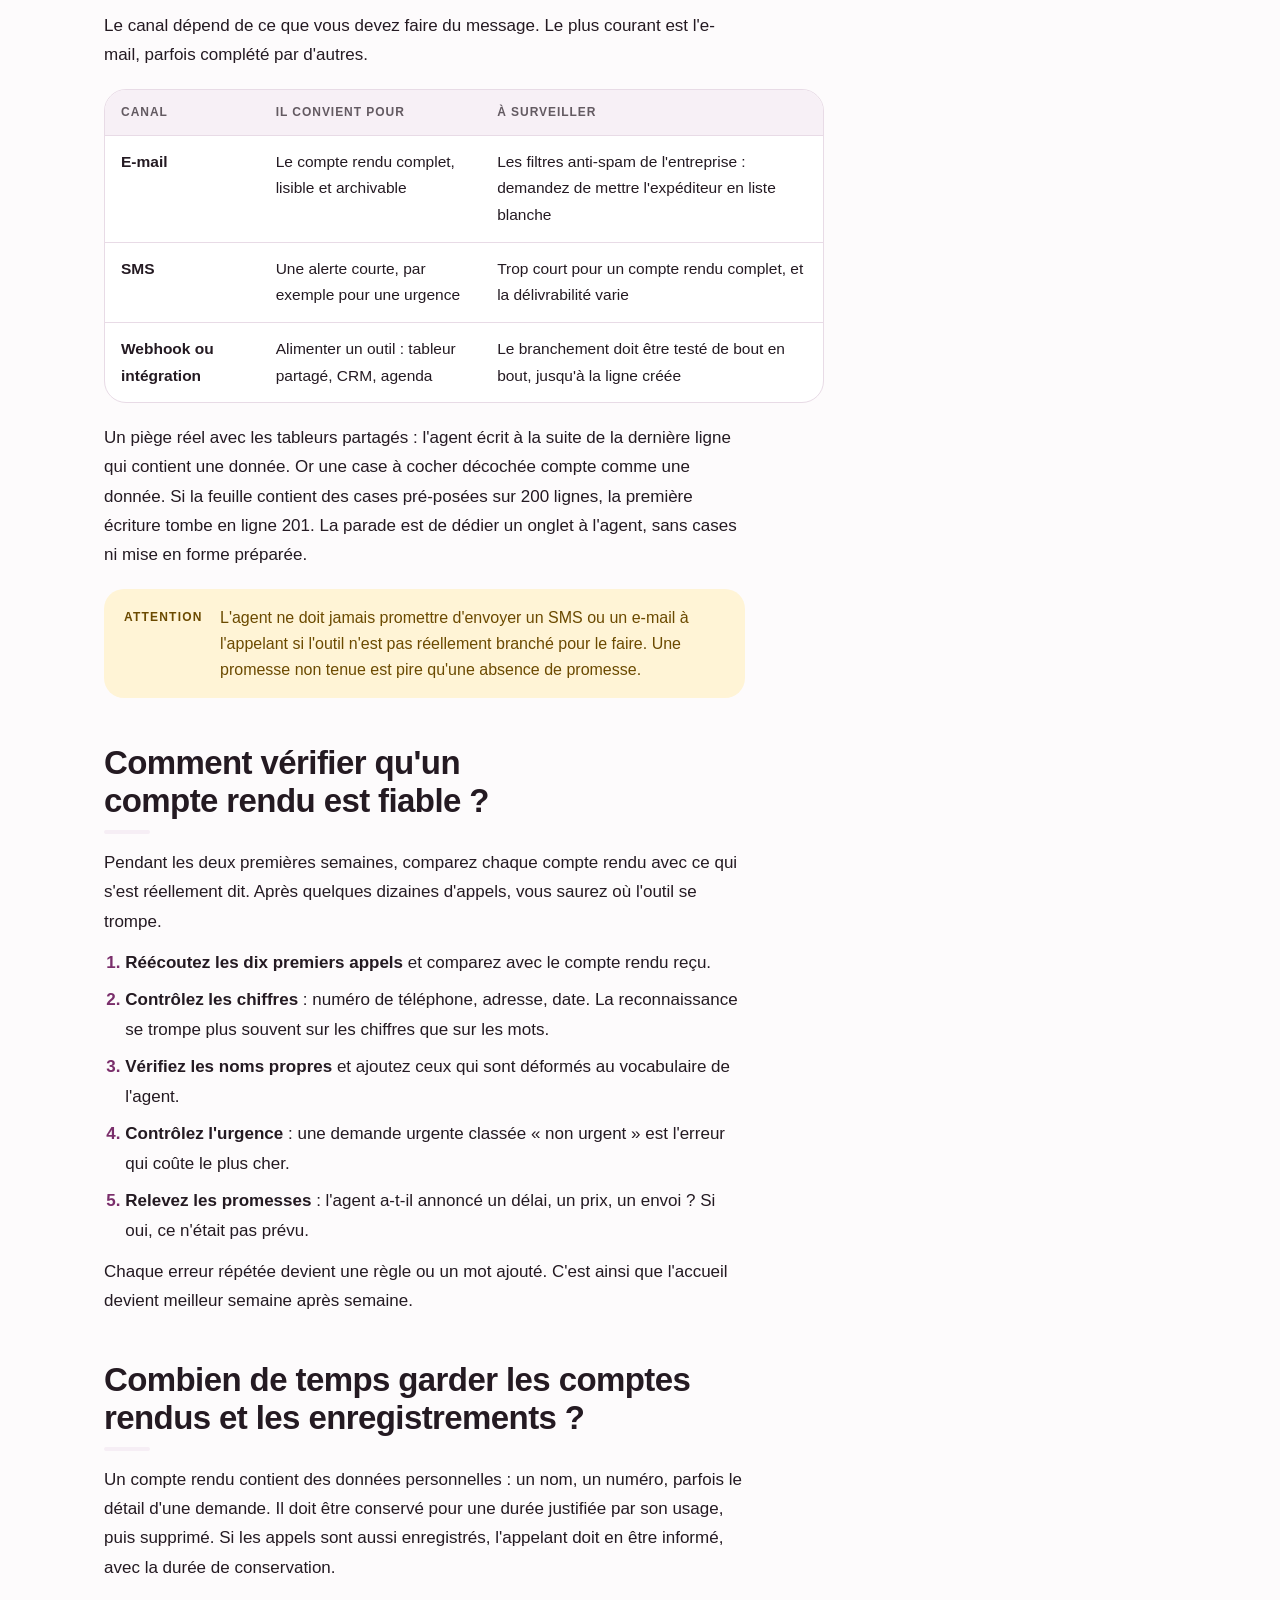
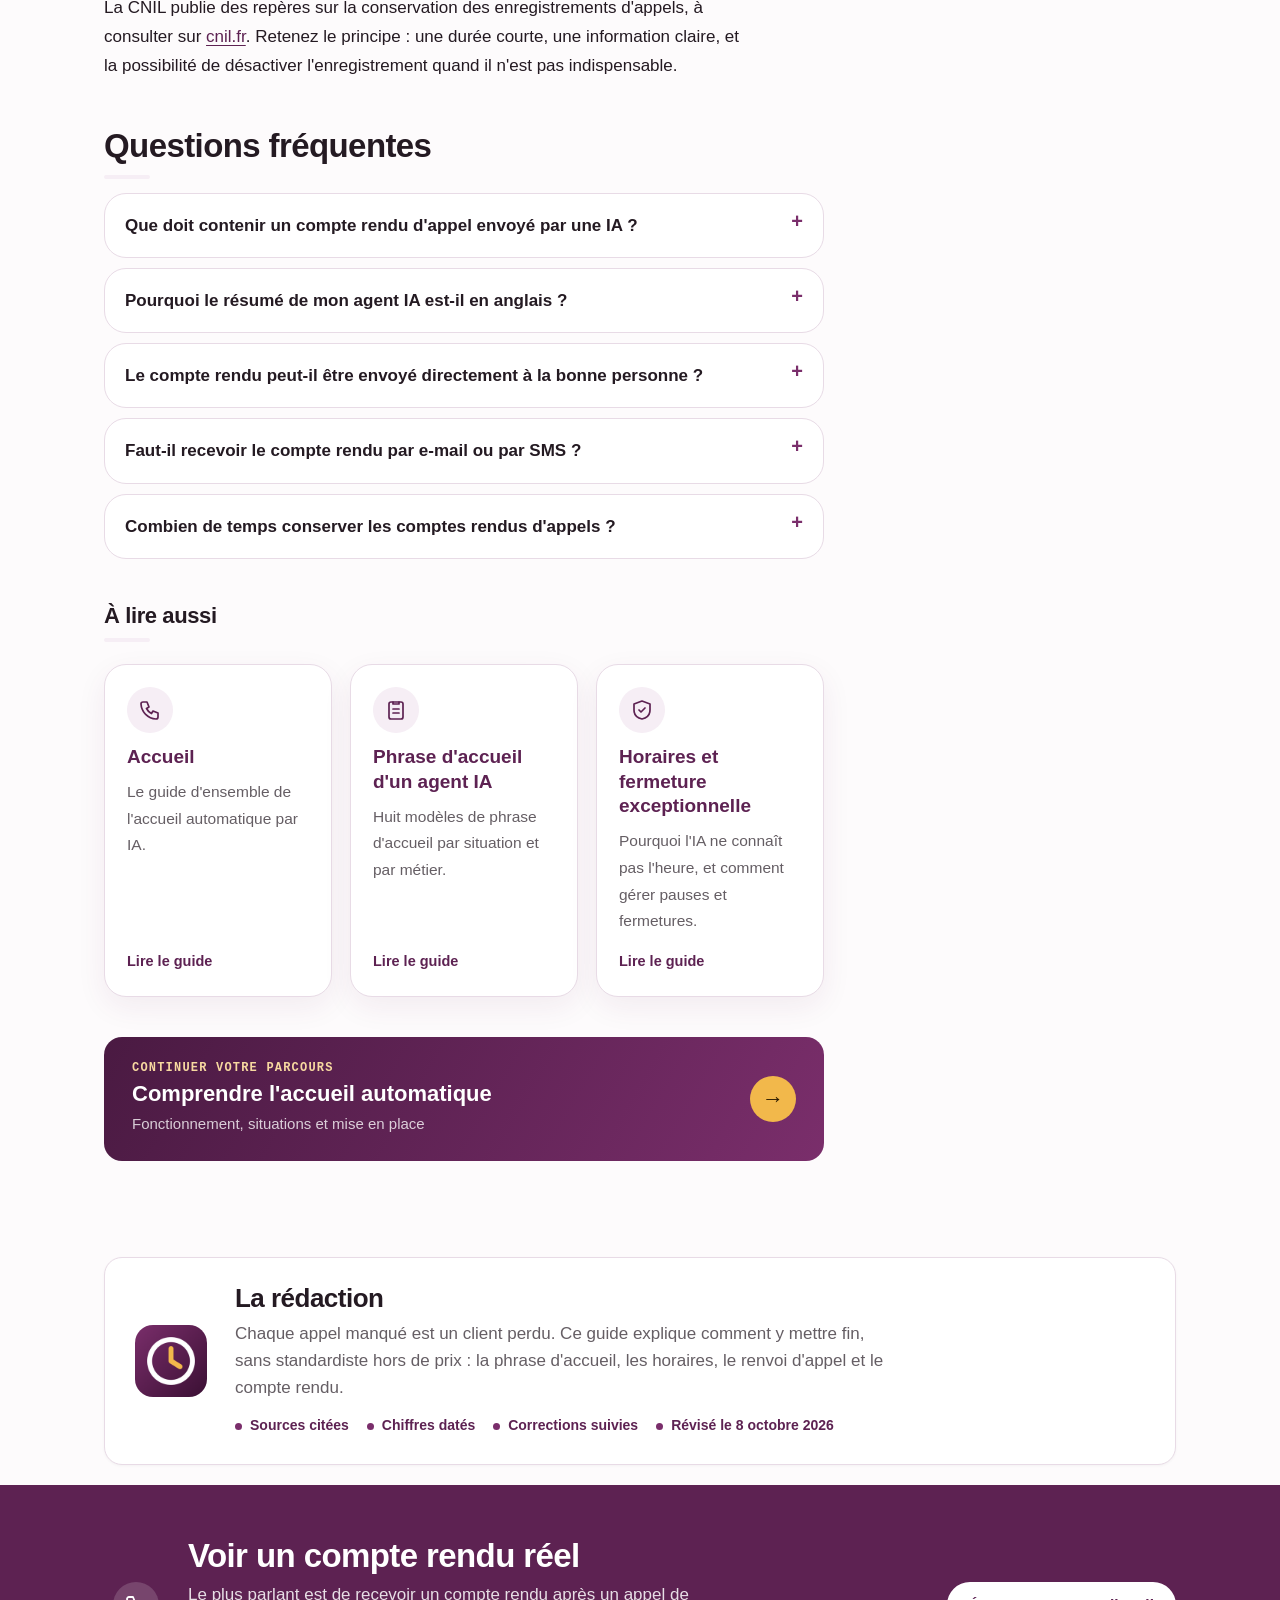
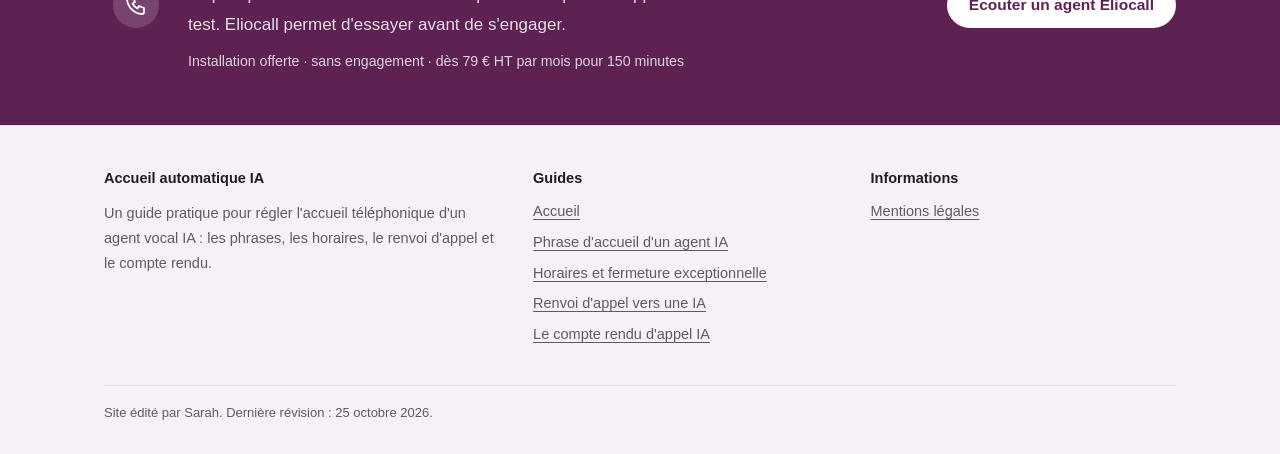
==== commit 4622f65c: "Auto-update date 25 octobre 2026" ====
--- a/compte-rendu-d-appel-ia/index.html
+++ b/compte-rendu-d-appel-ia/index.html
@@ -26,7 +26,7 @@
 
 <meta http-equiv="Content-Security-Policy" content="default-src 'self'; script-src 'self' 'unsafe-inline'; style-src 'self' 'unsafe-inline'; img-src 'self' data:; base-uri 'self'; form-action 'none'">
 <meta name="referrer" content="strict-origin-when-cross-origin">
-<script type="application/ld+json">{"@context": "https://schema.org", "@graph": [{"@type": "BreadcrumbList", "itemListElement": [{"@type": "ListItem", "position": 1, "name": "Accueil", "item": "https://accueil-telephonique-automatique-ia.fr/"}, {"@type": "ListItem", "position": 2, "name": "Compte rendu", "item": "https://accueil-telephonique-automatique-ia.fr/compte-rendu-d-appel-ia/"}]}, {"@type": "Article", "headline": "Compte rendu d'appel par IA : ce qu'il doit contenir pour être utile", "description": "Ce que doit contenir un compte rendu d'appel envoyé par une IA : les champs utiles, un exemple, le bon destinataire, français ou anglais, e-mail ou SMS.", "inLanguage": "fr-FR", "datePublished": "2026-10-05", "dateModified": "2026-10-24", "mainEntityOfPage": "https://accueil-telephonique-automatique-ia.fr/compte-rendu-d-appel-ia/", "author": {"@type": "Organization", "name": "Accueil automatique IA", "url": "https://accueil-telephonique-automatique-ia.fr"}, "publisher": {"@type": "Organization", "name": "Accueil automatique IA", "url": "https://accueil-telephonique-automatique-ia.fr"}}, {"@type": "FAQPage", "mainEntity": [{"@type": "Question", "name": "Que doit contenir un compte rendu d'appel envoyé par une IA ?", "acceptedAnswer": {"@type": "Answer", "text": "Au minimum : le nom de l'appelant, son numéro de téléphone, le motif en une phrase, le niveau d'urgence, le créneau de rappel souhaité et la personne concernée. La date et l'heure de l'appel complètent le message."}}, {"@type": "Question", "name": "Pourquoi le résumé de mon agent IA est-il en anglais ?", "acceptedAnswer": {"@type": "Answer", "text": "Certains outils génèrent par défaut le résumé en anglais, même pour un appel en français. Demandez explicitement un résumé en français, ou utilisez des champs d'extraction définis par vous, puis testez avec un vrai appel."}}, {"@type": "Question", "name": "Le compte rendu peut-il être envoyé directement à la bonne personne ?", "acceptedAnswer": {"@type": "Answer", "text": "Oui, si l'agent identifie le collaborateur cité ou le sujet de l'appel. Gardez une adresse en copie pour les cas où un nom est mal reconnu."}}, {"@type": "Question", "name": "Faut-il recevoir le compte rendu par e-mail ou par SMS ?", "acceptedAnswer": {"@type": "Answer", "text": "L'e-mail convient pour le compte rendu complet. Le SMS convient pour une alerte courte, par exemple en cas d'urgence. Les deux peuvent se combiner."}}, {"@type": "Question", "name": "Combien de temps conserver les comptes rendus d'appels ?", "acceptedAnswer": {"@type": "Answer", "text": "Le temps nécessaire au traitement de la demande, pas davantage. Appliquez une durée définie, supprimez ensuite, et consultez les repères de la CNIL sur la conservation des enregistrements."}}]}]}</script>
+<script type="application/ld+json">{"@context": "https://schema.org", "@graph": [{"@type": "BreadcrumbList", "itemListElement": [{"@type": "ListItem", "position": 1, "name": "Accueil", "item": "https://accueil-telephonique-automatique-ia.fr/"}, {"@type": "ListItem", "position": 2, "name": "Compte rendu", "item": "https://accueil-telephonique-automatique-ia.fr/compte-rendu-d-appel-ia/"}]}, {"@type": "Article", "headline": "Compte rendu d'appel par IA : ce qu'il doit contenir pour être utile", "description": "Ce que doit contenir un compte rendu d'appel envoyé par une IA : les champs utiles, un exemple, le bon destinataire, français ou anglais, e-mail ou SMS.", "inLanguage": "fr-FR", "datePublished": "2026-10-05", "dateModified": "2026-10-25", "mainEntityOfPage": "https://accueil-telephonique-automatique-ia.fr/compte-rendu-d-appel-ia/", "author": {"@type": "Organization", "name": "Accueil automatique IA", "url": "https://accueil-telephonique-automatique-ia.fr"}, "publisher": {"@type": "Organization", "name": "Accueil automatique IA", "url": "https://accueil-telephonique-automatique-ia.fr"}}, {"@type": "FAQPage", "mainEntity": [{"@type": "Question", "name": "Que doit contenir un compte rendu d'appel envoyé par une IA ?", "acceptedAnswer": {"@type": "Answer", "text": "Au minimum : le nom de l'appelant, son numéro de téléphone, le motif en une phrase, le niveau d'urgence, le créneau de rappel souhaité et la personne concernée. La date et l'heure de l'appel complètent le message."}}, {"@type": "Question", "name": "Pourquoi le résumé de mon agent IA est-il en anglais ?", "acceptedAnswer": {"@type": "Answer", "text": "Certains outils génèrent par défaut le résumé en anglais, même pour un appel en français. Demandez explicitement un résumé en français, ou utilisez des champs d'extraction définis par vous, puis testez avec un vrai appel."}}, {"@type": "Question", "name": "Le compte rendu peut-il être envoyé directement à la bonne personne ?", "acceptedAnswer": {"@type": "Answer", "text": "Oui, si l'agent identifie le collaborateur cité ou le sujet de l'appel. Gardez une adresse en copie pour les cas où un nom est mal reconnu."}}, {"@type": "Question", "name": "Faut-il recevoir le compte rendu par e-mail ou par SMS ?", "acceptedAnswer": {"@type": "Answer", "text": "L'e-mail convient pour le compte rendu complet. Le SMS convient pour une alerte courte, par exemple en cas d'urgence. Les deux peuvent se combiner."}}, {"@type": "Question", "name": "Combien de temps conserver les comptes rendus d'appels ?", "acceptedAnswer": {"@type": "Answer", "text": "Le temps nécessaire au traitement de la demande, pas davantage. Appliquez une durée définie, supprimez ensuite, et consultez les repères de la CNIL sur la conservation des enregistrements."}}]}]}</script>
 <link rel="stylesheet" href="/style.css">
 <script>(function(){var d=document.documentElement;if(window.matchMedia&&matchMedia("(prefers-reduced-motion: reduce)").matches)return;d.classList.add("a-js");setTimeout(function(){if(!window.__rvok)d.classList.add("a-show")},3500)})();</script>
 </head>
@@ -35,12 +35,12 @@
 <div class="a-rdp" id="rdp" aria-hidden="true"><i></i></div>
 <header class="a-top"><div class="a-wrap"><a class="a-brand" href="/">Accueil <span>automatique IA</span></a><nav class="a-nav" aria-label="Navigation"><a href="/phrase-d-accueil-ia/">Phrase d'accueil</a><a href="/horaires-pause-midi-fermeture/">Horaires et fermetures</a><a href="/renvoi-d-appel-vers-une-ia/">Renvoi d'appel</a><a href="/compte-rendu-d-appel-ia/" class="a-cur">Compte rendu</a></nav><a class="a-btn a-small" href="https://eliocall.com/?utm_source=accueil-telephonique-automatique-ia&amp;utm_medium=guide&amp;utm_campaign=header" rel="nofollow sponsored noopener">Écouter Eliocall</a></div></header>
 <main id="contenu">
-<div class="a-page-head"><div class="a-wrap"><div class="a-eq" aria-hidden="true"><i></i><i></i><i></i><i></i><i></i></div><div class="a-crumbs"><a href="/">Accueil</a><i>›</i>Compte rendu</div><div class="a-kicker">Après l'appel</div><h1>Compte rendu d'appel par IA&nbsp;: ce qu'il doit contenir pour être utile</h1><p class="a-lead">Quand une IA répond à votre place, le compte rendu est la seule trace de l'appel que vous lirez. Voici les champs à exiger, un exemple concret et les erreurs à éviter.</p><div class="a-meta"><span>Mis à jour le 24 octobre 2026</span><span>6 min de lecture</span></div></div></div>
+<div class="a-page-head"><div class="a-wrap"><div class="a-eq" aria-hidden="true"><i></i><i></i><i></i><i></i><i></i></div><div class="a-crumbs"><a href="/">Accueil</a><i>›</i>Compte rendu</div><div class="a-kicker">Après l'appel</div><h1>Compte rendu d'appel par IA&nbsp;: ce qu'il doit contenir pour être utile</h1><p class="a-lead">Quand une IA répond à votre place, le compte rendu est la seule trace de l'appel que vous lirez. Voici les champs à exiger, un exemple concret et les erreurs à éviter.</p><div class="a-meta"><span>Mis à jour le 25 octobre 2026</span><span>6 min de lecture</span></div></div></div>
 <div class="a-wrap a-layout"><article class="a-doc"><div class="a-summary"><b>L'essentiel</b><ul><li>Un bon compte rendu est complet, fidèle à ce que l'appelant a dit, et adressé à la bonne personne.</li><li>Le format fixe (nom, numéro, motif, urgence, créneau, personne concernée) vaut mieux qu'un résumé libre.</li><li>Adressez-le par collaborateur, par sujet ou par agence, avec une adresse de secours en copie.</li><li>Certains outils résument en anglais par défaut&nbsp;: testez avec un appel en français.</li><li>Relisez chaque compte rendu les deux premières semaines&nbsp;: chiffres, noms propres, urgence.</li></ul></div><section id="a-quoi-sert-le-compte-rendu-d-un-appel-pris-par-" class="a-rv"><h2>À quoi sert le compte rendu d'un appel pris par une IA&nbsp;?</h2><p>Quand une IA répond à votre place, le compte rendu est la seule trace de l'appel que vous lirez vraiment. C'est lui qui transforme une conversation que vous n'avez pas entendue en une action&nbsp;: rappeler, répondre par écrit, ouvrir un dossier.</p><p>Un bon compte rendu se lit en dix secondes et se traite sans écouter l'enregistrement. Un mauvais compte rendu oblige à tout réécouter, ou pire, à rappeler l'appelant pour lui reposer les questions. L'accueil automatique n'a alors rien fait gagner.</p><p>Trois qualités le définissent&nbsp;: il est <strong>complet</strong> (tout ce qu'il faut pour rappeler), <strong>fidèle</strong> (il rapporte ce que l'appelant a dit, pas ce que l'IA en a déduit) et <strong>bien adressé</strong> (il arrive à la bonne personne).</p></section><section id="quels-champs-doit-contenir-un-compte-rendu-d-app" class="a-rv"><h2>Quels champs doit contenir un compte rendu d'appel&nbsp;?</h2><p>Le format fixe vaut mieux qu'un résumé libre. Il assure que les mêmes informations apparaissent à chaque fois, et il se lit plus vite.</p><div class="a-tablewrap"><table><tr><th>Champ</th><th>Pourquoi il est utile</th><th>Exemple</th></tr><tr><td>Nom de l'appelant</td><td>Pour savoir à qui l'on s'adresse</td><td>Mme Garnier</td></tr><tr><td>Numéro de téléphone</td><td>Pour rappeler sans chercher</td><td>06 12 34 56 78</td></tr><tr><td>Motif de l'appel</td><td>En une phrase, avec les mots de l'appelant</td><td>Demande de rendez-vous pour son bilan annuel</td></tr><tr><td>Niveau d'urgence</td><td>Pour décider quoi traiter en premier</td><td>Non urgent</td></tr><tr><td>Créneau de rappel souhaité</td><td>Pour rappeler au bon moment</td><td>Demain avant 11 heures</td></tr><tr><td>Personne ou service concerné</td><td>Pour que le message arrive à la bonne personne</td><td>M. Lefèvre</td></tr><tr><td>Date et heure de l'appel</td><td>Pour suivre le délai de traitement</td><td>Lundi 10 h 05</td></tr></table></div><p>Selon le métier, on ajoute un champ&nbsp;: le bien concerné pour une agence immobilière, l'adresse pour une intervention, la formule demandée pour une auto-école, l'agence appelée pour un groupe. Évitez les champs qui ne serviront pas&nbsp;: ils allongent le message sans aide pour décider.</p></section><section id="a-quoi-ressemble-un-bon-compte-rendu-d-appel-ia" class="a-rv"><h2>À quoi ressemble un bon compte rendu d'appel IA&nbsp;?</h2><p>Voici un exemple fictif au format fixe. Il tient sur une dizaine de lignes et se traite d'un coup d'œil.</p><div class="a-callbox" role="img" aria-label="Exemple illustratif de compte rendu d'appel"><div class="a-bar"><span class="a-dot"></span> Compte rendu reçu par e-mail, lundi à 10 h 12</div><div class="a-tablewrap"><table><tr><th>Champ</th><th>Contenu</th></tr><tr><td>Appelante</td><td>Mme Garnier</td></tr><tr><td>Téléphone</td><td>06 12 34 56 78</td></tr><tr><td>Motif</td><td>Demande de rendez-vous pour son bilan annuel. Elle précise qu'elle a des questions sur ses déductions.</td></tr><tr><td>Urgence</td><td>Non</td></tr><tr><td>Rappel souhaité</td><td>Demain avant 11 heures</td></tr><tr><td>Concerne</td><td>M. Lefèvre</td></tr></table></div><p class="a-note">Exemple illustratif, pas un appel réel.</p></div><p>Trois détails font la différence. Le motif reprend les mots de l'appelant au lieu de les réécrire. Le nom du collaborateur est précis. Et le créneau de rappel est exploitable&nbsp;: «&nbsp;demain avant 11 heures&nbsp;», pas «&nbsp;dès que possible&nbsp;».</p></section><section id="a-qui-envoyer-le-compte-rendu-une-boite-commune-" class="a-rv"><h2>À qui envoyer le compte rendu&nbsp;: une boîte commune ou la bonne personne&nbsp;?</h2><p>Une boîte commune est le réflexe le plus simple, et le plus risqué&nbsp;: chacun pense que quelqu'un d'autre traite le message. Le mieux est d'adresser chaque compte rendu à la personne qui doit agir.</p><ul class="a-clean"><li><strong>Par collaborateur nommé</strong>&nbsp;: si l'appelant demande quelqu'un, le message va à cette personne, avec une copie à une adresse de secours.</li><li><strong>Par sujet</strong>&nbsp;: paie, comptabilité, juridique, commercial. Une adresse de fonction par domaine évite de chercher le bon interlocuteur.</li><li><strong>Par agence appelée</strong>&nbsp;: dans un groupe, le message part à l'agence dont le numéro a été composé, pas à une boîte centrale.</li><li><strong>Par niveau d'urgence</strong>&nbsp;: un message urgent peut aussi déclencher une alerte courte en plus de l'e-mail.</li></ul><p>Cas rencontré sur le terrain, rendu anonyme&nbsp;: un cabinet d'une dizaine de collaborateurs fait aiguiller chaque message vers le collaborateur cité par l'appelant. Pour les appels sur la paie ou le social, qui ne citent souvent personne, le message part vers l'adresse du domaine concerné. Une adresse d'administration reste en copie de tout, pour que rien ne tombe dans le vide quand la reconnaissance d'un nom propre échoue.</p><div class="a-callout a-co-tip"><strong>À retenir</strong><div><p>Les noms propres sont le point faible de la reconnaissance vocale. Gardez toujours une adresse en copie, et ajoutez les noms de vos collaborateurs au vocabulaire de l'agent.</p></div></div></section><section id="pourquoi-certains-comptes-rendus-arrivent-ils-en" class="a-rv"><h2>Pourquoi certains comptes rendus arrivent-ils en anglais&nbsp;?</h2><p>C'est un défaut surprenant, mais courant&nbsp;: certains outils produisent par défaut le résumé en anglais, même quand l'appel s'est déroulé entièrement en français. Le résumé automatique est généré par un modèle qui, sans consigne de langue, choisit sa langue par défaut.</p><p>Le résultat est un e-mail en anglais envoyé à des collaborateurs francophones, avec des tournures qui reprennent des termes comme «&nbsp;the user&nbsp;». Pour l'éviter&nbsp;:</p><ul class="a-clean"><li><strong>Demandez explicitement un résumé en français</strong>, avec une consigne de langue stricte.</li><li><strong>Adoptez le point de vue de l'entreprise</strong>&nbsp;: «&nbsp;l'appelant demande…&nbsp;», jamais «&nbsp;l'utilisateur&nbsp;».</li><li><strong>Préférez des champs définis par vous</strong> (nom, motif, urgence, collaborateur) au résumé automatique, quand l'outil le permet&nbsp;: ils sont plus stables et vous gardez la main sur la langue.</li><li><strong>Testez avec un appel en français</strong> et lisez le compte rendu reçu, pas seulement le résumé affiché dans l'outil.</li></ul></section><section id="e-mail-sms-ou-integration-quel-canal-choisir-pou" class="a-rv"><h2>E-mail, SMS ou intégration&nbsp;: quel canal choisir pour le compte rendu&nbsp;?</h2><p>Le canal dépend de ce que vous devez faire du message. Le plus courant est l'e-mail, parfois complété par d'autres.</p><div class="a-tablewrap"><table><tr><th>Canal</th><th>Il convient pour</th><th>À surveiller</th></tr><tr><td>E-mail</td><td>Le compte rendu complet, lisible et archivable</td><td>Les filtres anti-spam de l'entreprise&nbsp;: demandez de mettre l'expéditeur en liste blanche</td></tr><tr><td>SMS</td><td>Une alerte courte, par exemple pour une urgence</td><td>Trop court pour un compte rendu complet, et la délivrabilité varie</td></tr><tr><td>Webhook ou intégration</td><td>Alimenter un outil&nbsp;: tableur partagé, CRM, agenda</td><td>Le branchement doit être testé de bout en bout, jusqu'à la ligne créée</td></tr></table></div><p>Un piège réel avec les tableurs partagés&nbsp;: l'agent écrit à la suite de la dernière ligne qui contient une donnée. Or une case à cocher décochée compte comme une donnée. Si la feuille contient des cases pré-posées sur 200 lignes, la première écriture tombe en ligne 201. La parade est de dédier un onglet à l'agent, sans cases ni mise en forme préparée.</p><div class="a-callout a-co-warn"><strong>Attention</strong><div><p>L'agent ne doit jamais promettre d'envoyer un SMS ou un e-mail à l'appelant si l'outil n'est pas réellement branché pour le faire. Une promesse non tenue est pire qu'une absence de promesse.</p></div></div></section><section id="comment-verifier-qu-un-compte-rendu-est-fiable" class="a-rv"><h2>Comment vérifier qu'un compte rendu est fiable&nbsp;?</h2><p>Pendant les deux premières semaines, comparez chaque compte rendu avec ce qui s'est réellement dit. Après quelques dizaines d'appels, vous saurez où l'outil se trompe.</p><ol class="a-rules"><li><strong>Réécoutez les dix premiers appels</strong> et comparez avec le compte rendu reçu.</li><li><strong>Contrôlez les chiffres</strong>&nbsp;: numéro de téléphone, adresse, date. La reconnaissance se trompe plus souvent sur les chiffres que sur les mots.</li><li><strong>Vérifiez les noms propres</strong> et ajoutez ceux qui sont déformés au vocabulaire de l'agent.</li><li><strong>Contrôlez l'urgence</strong>&nbsp;: une demande urgente classée «&nbsp;non urgent&nbsp;» est l'erreur qui coûte le plus cher.</li><li><strong>Relevez les promesses</strong>&nbsp;: l'agent a-t-il annoncé un délai, un prix, un envoi&nbsp;? Si oui, ce n'était pas prévu.</li></ol><p>Chaque erreur répétée devient une règle ou un mot ajouté. C'est ainsi que l'accueil devient meilleur semaine après semaine.</p></section><section id="combien-de-temps-garder-les-comptes-rendus-et-le" class="a-rv"><h2>Combien de temps garder les comptes rendus et les enregistrements&nbsp;?</h2><p>Un compte rendu contient des données personnelles&nbsp;: un nom, un numéro, parfois le détail d'une demande. Il doit être conservé pour une durée justifiée par son usage, puis supprimé. Si les appels sont aussi enregistrés, l'appelant doit en être informé, avec la durée de conservation.</p><p>La CNIL publie des repères sur la conservation des enregistrements d'appels, à consulter sur <a href="https://www.cnil.fr/" rel="noopener">cnil.fr</a>. Retenez le principe&nbsp;: une durée courte, une information claire, et la possibilité de désactiver l'enregistrement quand il n'est pas indispensable.</p></section><section id="questions" class="a-rv"><h2>Questions fréquentes</h2><details><summary>Que doit contenir un compte rendu d'appel envoyé par une IA&nbsp;?</summary><p>Au minimum&nbsp;: le nom de l'appelant, son numéro de téléphone, le motif en une phrase, le niveau d'urgence, le créneau de rappel souhaité et la personne concernée. La date et l'heure de l'appel complètent le message.</p></details><details><summary>Pourquoi le résumé de mon agent IA est-il en anglais&nbsp;?</summary><p>Certains outils génèrent par défaut le résumé en anglais, même pour un appel en français. Demandez explicitement un résumé en français, ou utilisez des champs d'extraction définis par vous, puis testez avec un vrai appel.</p></details><details><summary>Le compte rendu peut-il être envoyé directement à la bonne personne&nbsp;?</summary><p>Oui, si l'agent identifie le collaborateur cité ou le sujet de l'appel. Gardez une adresse en copie pour les cas où un nom est mal reconnu.</p></details><details><summary>Faut-il recevoir le compte rendu par e-mail ou par SMS&nbsp;?</summary><p>L'e-mail convient pour le compte rendu complet. Le SMS convient pour une alerte courte, par exemple en cas d'urgence. Les deux peuvent se combiner.</p></details><details><summary>Combien de temps conserver les comptes rendus d'appels&nbsp;?</summary><p>Le temps nécessaire au traitement de la demande, pas davantage. Appliquez une durée définie, supprimez ensuite, et consultez les repères de la CNIL sur la conservation des enregistrements.</p></details></section><div class="a-related"><h2>À lire aussi</h2><div class="a-cards a-cols3"><a class="a-card" href="/"><span class="a-ico" aria-hidden="true"><svg viewBox="0 0 24 24" width="24" height="24" fill="none" stroke="currentColor" stroke-width="1.7" stroke-linecap="round" stroke-linejoin="round"><path d="M5 4h4l2 5-2.5 1.5a11 11 0 0 0 5 5L15 13l5 2v4a2 2 0 0 1-2 2A16 16 0 0 1 3 6a2 2 0 0 1 2-2z"/></svg></span><h3>Accueil</h3><p>Le guide d'ensemble de l'accueil automatique par IA.</p><span class="a-more">Lire le guide</span></a><a class="a-card" href="/phrase-d-accueil-ia/"><span class="a-ico" aria-hidden="true"><svg viewBox="0 0 24 24" width="24" height="24" fill="none" stroke="currentColor" stroke-width="1.7" stroke-linecap="round" stroke-linejoin="round"><rect x="5" y="4" width="14" height="17" rx="2"/><path d="M9 4v2h6V4M9 11h6M9 15h6"/></svg></span><h3>Phrase d'accueil d'un agent IA</h3><p>Huit modèles de phrase d'accueil par situation et par métier.</p><span class="a-more">Lire le guide</span></a><a class="a-card" href="/horaires-pause-midi-fermeture/"><span class="a-ico" aria-hidden="true"><svg viewBox="0 0 24 24" width="24" height="24" fill="none" stroke="currentColor" stroke-width="1.7" stroke-linecap="round" stroke-linejoin="round"><path d="M12 3l8 3v6c0 5-3.5 8-8 9-4.5-1-8-4-8-9V6z"/><path d="M9 12l2 2 4-4"/></svg></span><h3>Horaires et fermeture exceptionnelle</h3><p>Pourquoi l'IA ne connaît pas l'heure, et comment gérer pauses et fermetures.</p><span class="a-more">Lire le guide</span></a></div></div><div id="nx-box" hidden></div></article><aside class="a-side"><nav class="a-toc" aria-label="Sommaire"><b>Sommaire</b><ol><li><a href="#a-quoi-sert-le-compte-rendu-d-un-appel-pris-par-">À quoi sert le compte rendu d'un appel pris par une IA&nbsp;?</a></li><li><a href="#quels-champs-doit-contenir-un-compte-rendu-d-app">Quels champs doit contenir un compte rendu d'appel&nbsp;?</a></li><li><a href="#a-quoi-ressemble-un-bon-compte-rendu-d-appel-ia">À quoi ressemble un bon compte rendu d'appel IA&nbsp;?</a></li><li><a href="#a-qui-envoyer-le-compte-rendu-une-boite-commune-">À qui envoyer le compte rendu&nbsp;: une boîte commune ou la bonne personne&nbsp;?</a></li><li><a href="#pourquoi-certains-comptes-rendus-arrivent-ils-en">Pourquoi certains comptes rendus arrivent-ils en anglais&nbsp;?</a></li><li><a href="#e-mail-sms-ou-integration-quel-canal-choisir-pou">E-mail, SMS ou intégration&nbsp;: quel canal choisir pour le compte rendu&nbsp;?</a></li><li><a href="#comment-verifier-qu-un-compte-rendu-est-fiable">Comment vérifier qu'un compte rendu est fiable&nbsp;?</a></li><li><a href="#combien-de-temps-garder-les-comptes-rendus-et-le">Combien de temps garder les comptes rendus et les enregistrements&nbsp;?</a></li></ol></nav><div class="a-sidecta"><b>Entendez-le décrocher</b><p>Un agent vocal Eliocall répond à votre place, à toute heure. Installation offerte, sans engagement.</p><a class="a-btn" href="https://eliocall.com/?utm_source=accueil-telephonique-automatique-ia&utm_medium=guide&utm_campaign=ecouter#hero-form" rel="nofollow sponsored noopener">Écouter un agent</a><small style="display:block;margin-top:10px;opacity:.75">Dès 79 € HT par mois · 150 minutes</small></div><div id="jr-box" hidden></div></aside></div>
 <section class="a-rdn" id="redaction"><div class="a-wrap"><div class="a-rdc"><img class="a-rdm" src="/icon-192.png" alt="" width="72" height="72" loading="lazy" decoding="async"><div><h2>La rédaction</h2><p>Chaque appel manqué est un client perdu. Ce guide explique comment y mettre fin, sans standardiste hors de prix&nbsp;: la phrase d'accueil, les horaires, le renvoi d'appel et le compte rendu.</p><ul><li>Sources citées</li><li>Chiffres datés</li><li>Corrections suivies</li><li>Révisé le 8 octobre 2026</li></ul></div></div></div></section>
 <div class="a-band"><div class="a-wrap"><div><div class="a-rg" aria-hidden="true"><span></span><span></span><span></span><b><svg viewBox="0 0 24 24" width="24" height="24" fill="none" stroke="#fff" stroke-width="1.8" stroke-linecap="round" stroke-linejoin="round"><path d="M5 4h4l2 5-2.5 1.5a11 11 0 0 0 5 5L15 13l5 2v4a2 2 0 0 1-2 2A16 16 0 0 1 3 6a2 2 0 0 1 2-2z"/></svg></b></div><div><h2>Voir un compte rendu réel</h2><p>Le plus parlant est de recevoir un compte rendu après un appel de test. Eliocall permet d'essayer avant de s'engager.</p><small style="display:block;margin-top:10px;opacity:.8">Installation offerte · sans engagement · dès 79 € HT par mois pour 150 minutes</small></div></div><a class="a-btn" href="https://eliocall.com/?utm_source=accueil-telephonique-automatique-ia&amp;utm_medium=guide&amp;utm_campaign=accueil-compte-rendu" rel="nofollow sponsored noopener">Écouter un agent Eliocall</a></div></div>
 </main>
-<footer class="a-foot"><div class="a-wrap"><div><b>Accueil <span>automatique IA</span></b><p>Un guide pratique pour régler l'accueil téléphonique d'un agent vocal IA&nbsp;: les phrases, les horaires, le renvoi d'appel et le compte rendu.</p></div><div><b>Guides</b><ul><li><a href="/">Accueil</a></li><li><a href="/phrase-d-accueil-ia/">Phrase d'accueil d'un agent IA</a></li><li><a href="/horaires-pause-midi-fermeture/">Horaires et fermeture exceptionnelle</a></li><li><a href="/renvoi-d-appel-vers-une-ia/">Renvoi d'appel vers une IA</a></li><li><a href="/compte-rendu-d-appel-ia/">Le compte rendu d'appel IA</a></li></ul></div><div><b>Informations</b><ul><li><a href="/mentions-legales/">Mentions légales</a></li></ul></div><div class="a-small">Site édité par Sarah. Dernière révision : 24 octobre 2026.</div></div></footer>
+<footer class="a-foot"><div class="a-wrap"><div><b>Accueil <span>automatique IA</span></b><p>Un guide pratique pour régler l'accueil téléphonique d'un agent vocal IA&nbsp;: les phrases, les horaires, le renvoi d'appel et le compte rendu.</p></div><div><b>Guides</b><ul><li><a href="/">Accueil</a></li><li><a href="/phrase-d-accueil-ia/">Phrase d'accueil d'un agent IA</a></li><li><a href="/horaires-pause-midi-fermeture/">Horaires et fermeture exceptionnelle</a></li><li><a href="/renvoi-d-appel-vers-une-ia/">Renvoi d'appel vers une IA</a></li><li><a href="/compte-rendu-d-appel-ia/">Le compte rendu d'appel IA</a></li></ul></div><div><b>Informations</b><ul><li><a href="/mentions-legales/">Mentions légales</a></li></ul></div><div class="a-small">Site édité par Sarah. Dernière révision : 25 octobre 2026.</div></div></footer>
 <script>(function(){var P="a-",d=document;if(window.matchMedia&&matchMedia("(prefers-reduced-motion: reduce)").matches)return;window.__rvok=1;
 var rd=d.getElementById("rdp"),bar=rd&&rd.firstElementChild,top=d.querySelector("."+P+"top"),tk=false;
 function onS(){tk=false;var h=d.documentElement,max=h.scrollHeight-h.clientHeight,y=window.pageYOffset||h.scrollTop;if(bar&&max>0)bar.style.transform="scaleX("+Math.min(1,y/max)+")";if(top){if(y>8)top.classList.add(P+"sc");else top.classList.remove(P+"sc")}}
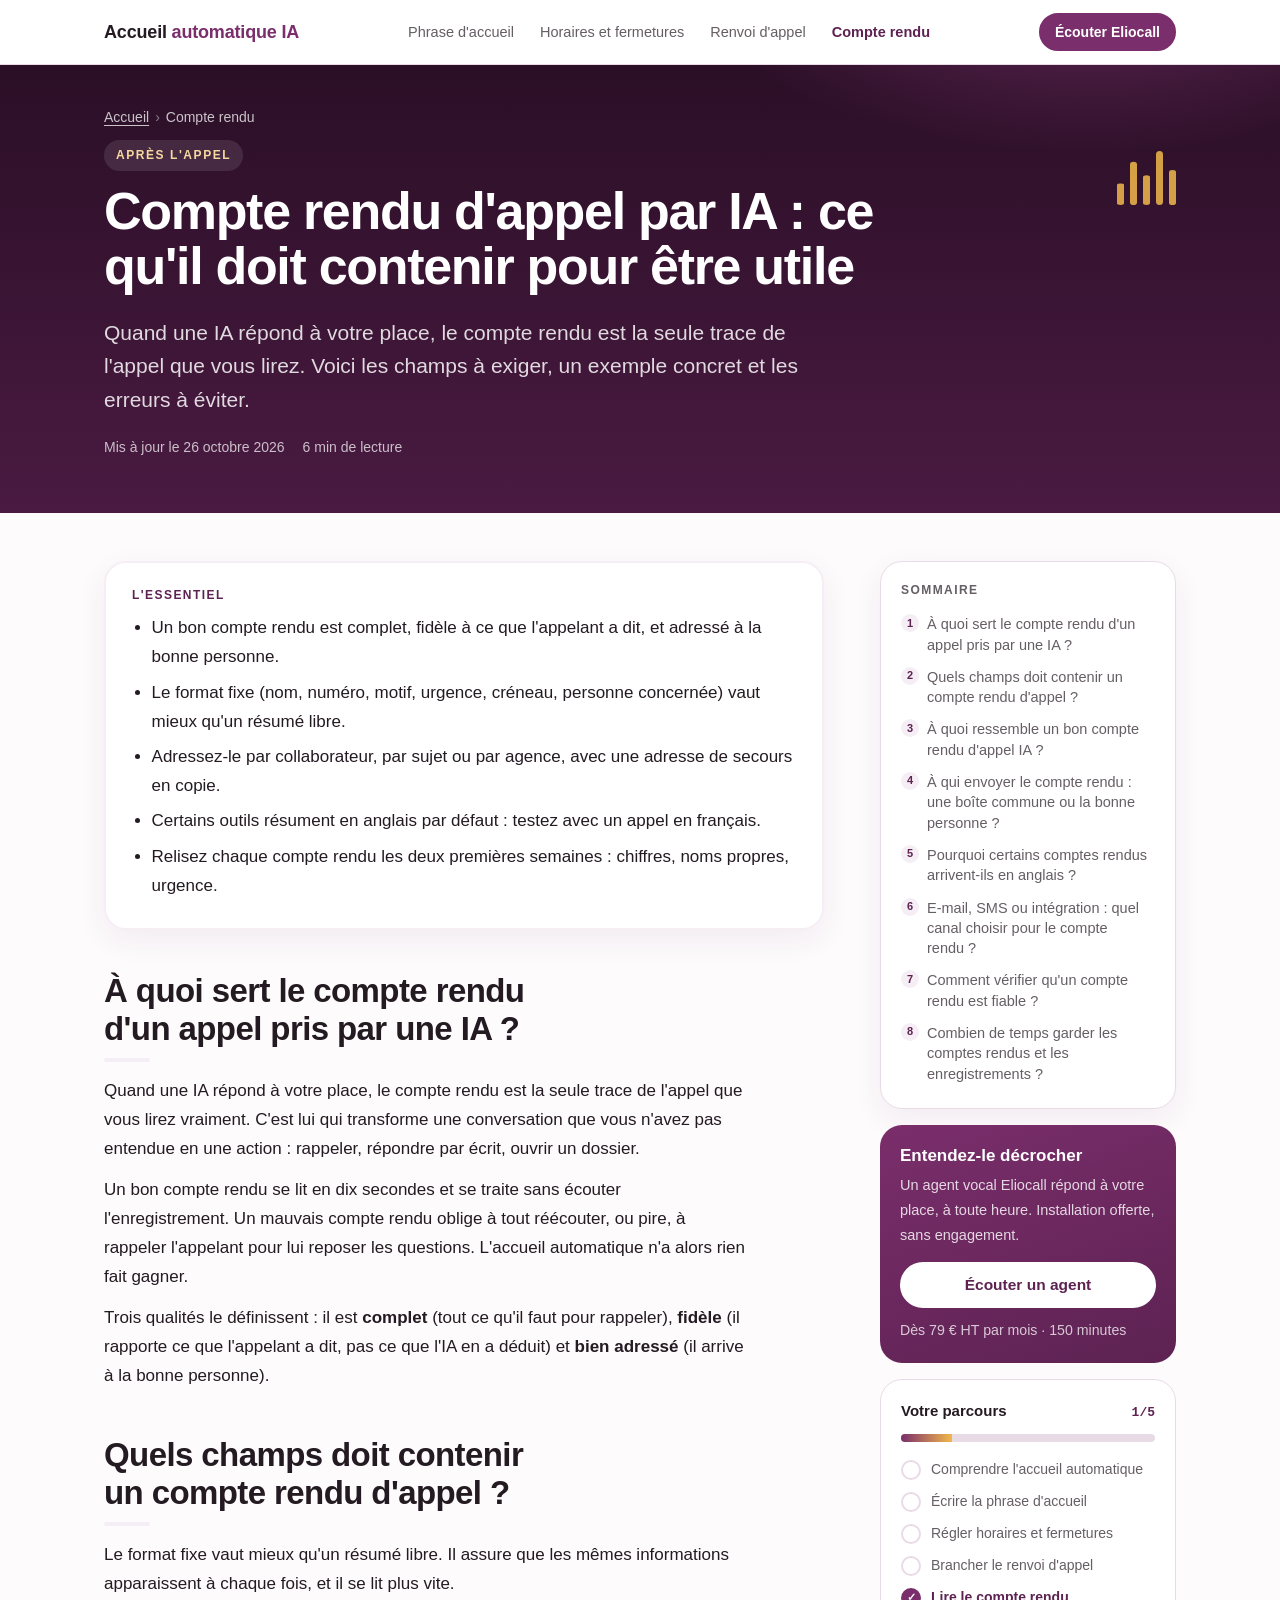
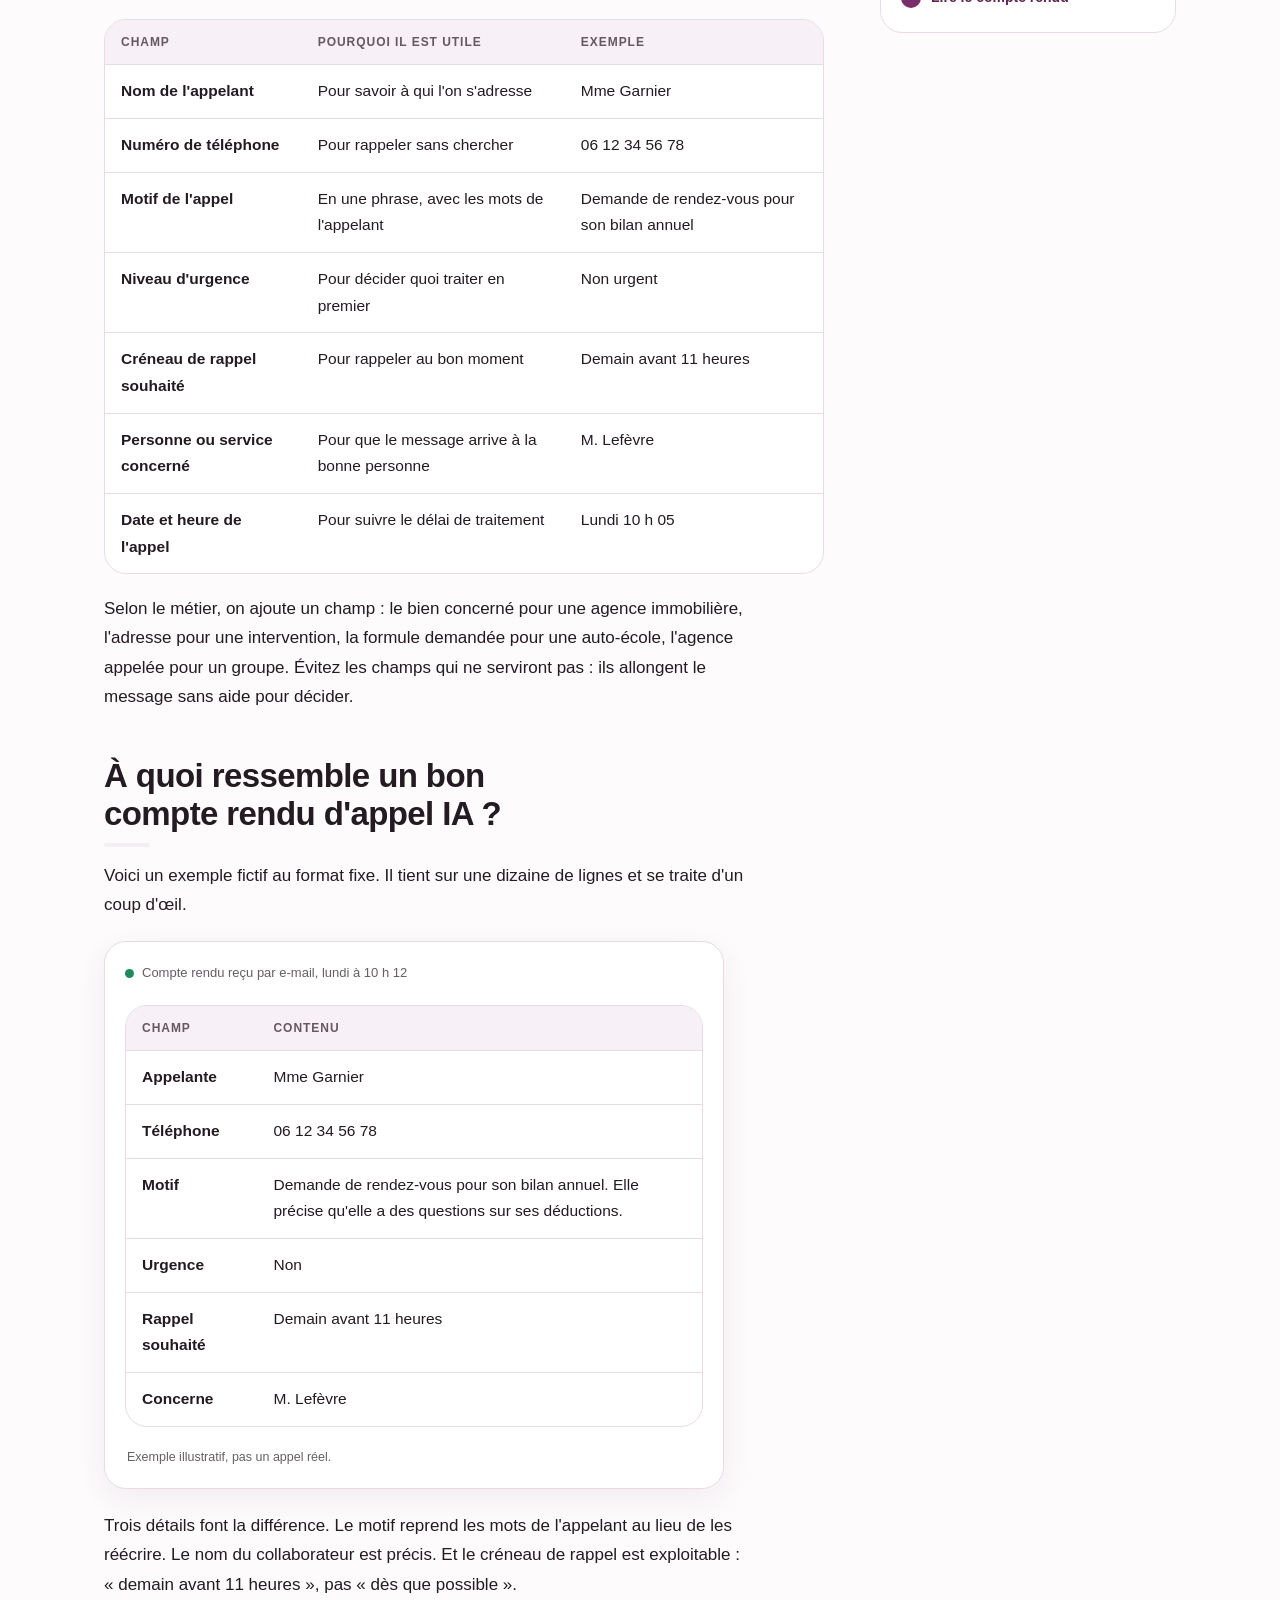
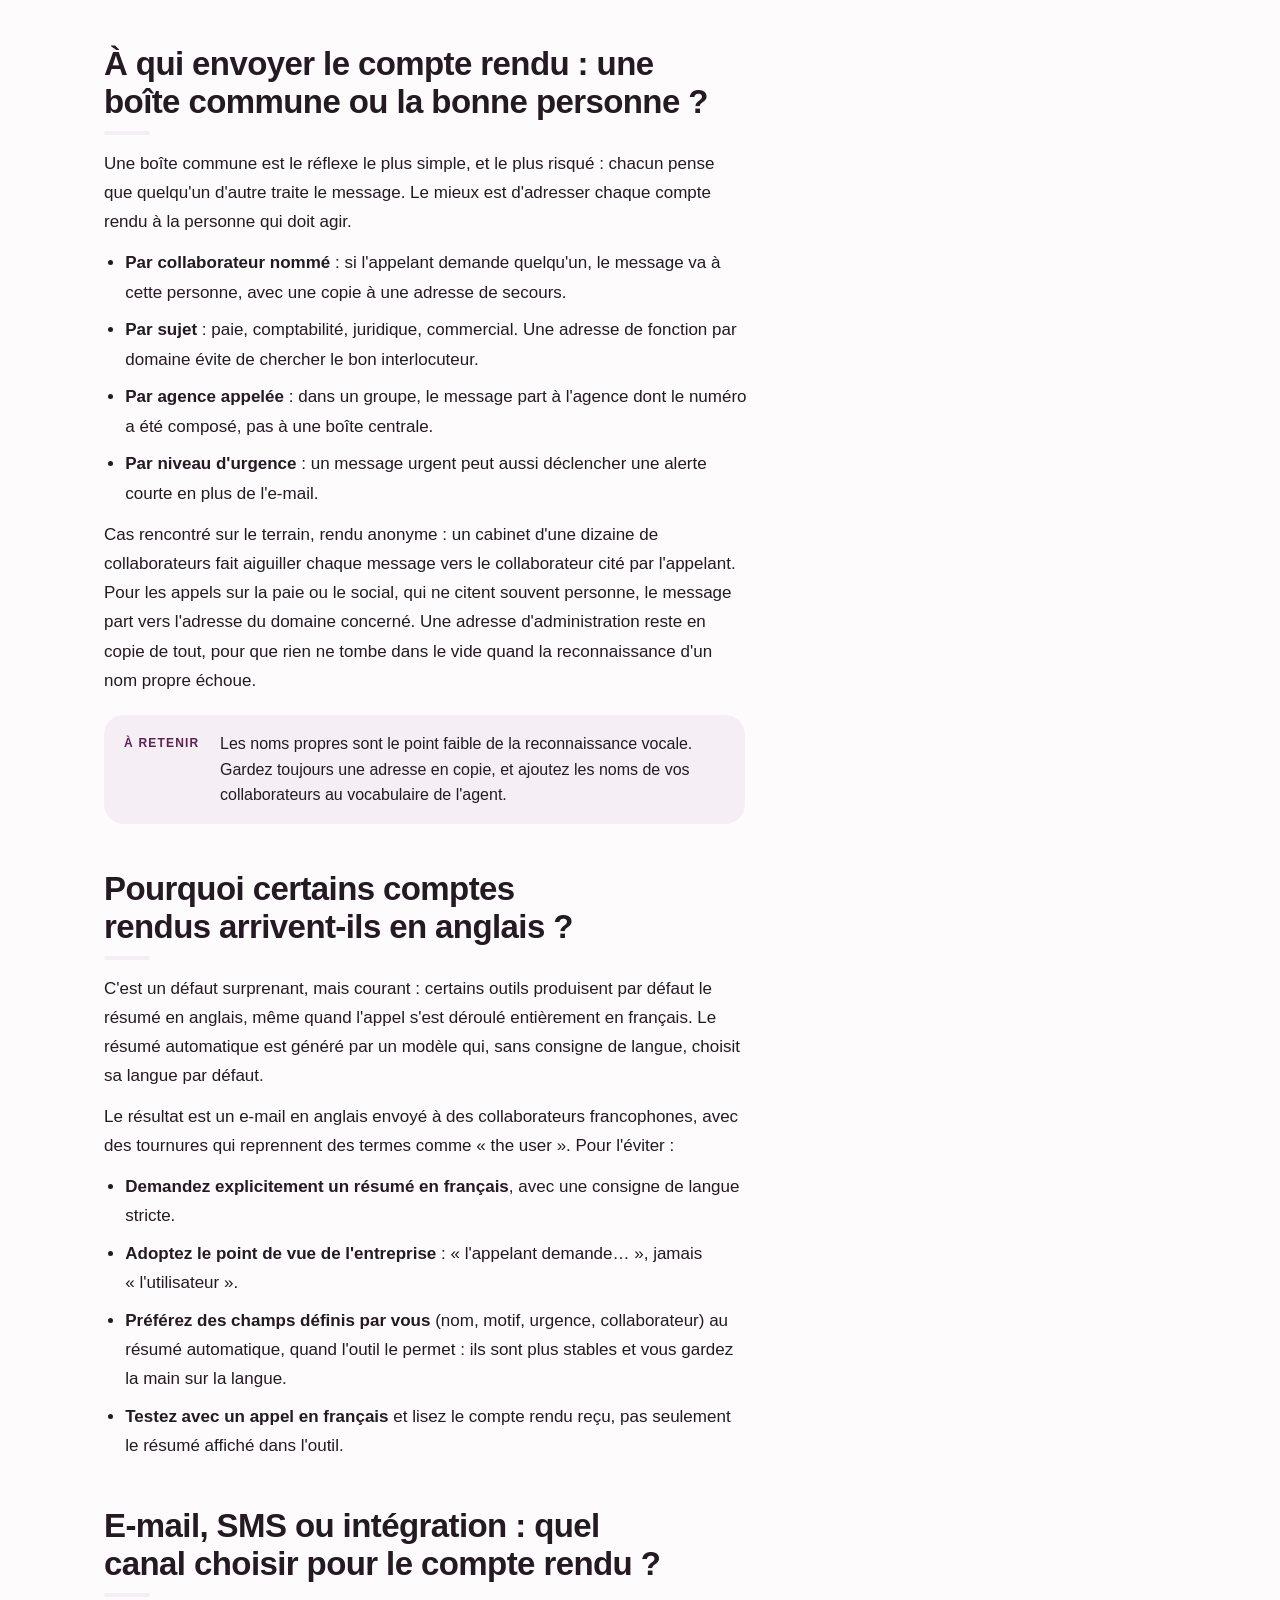
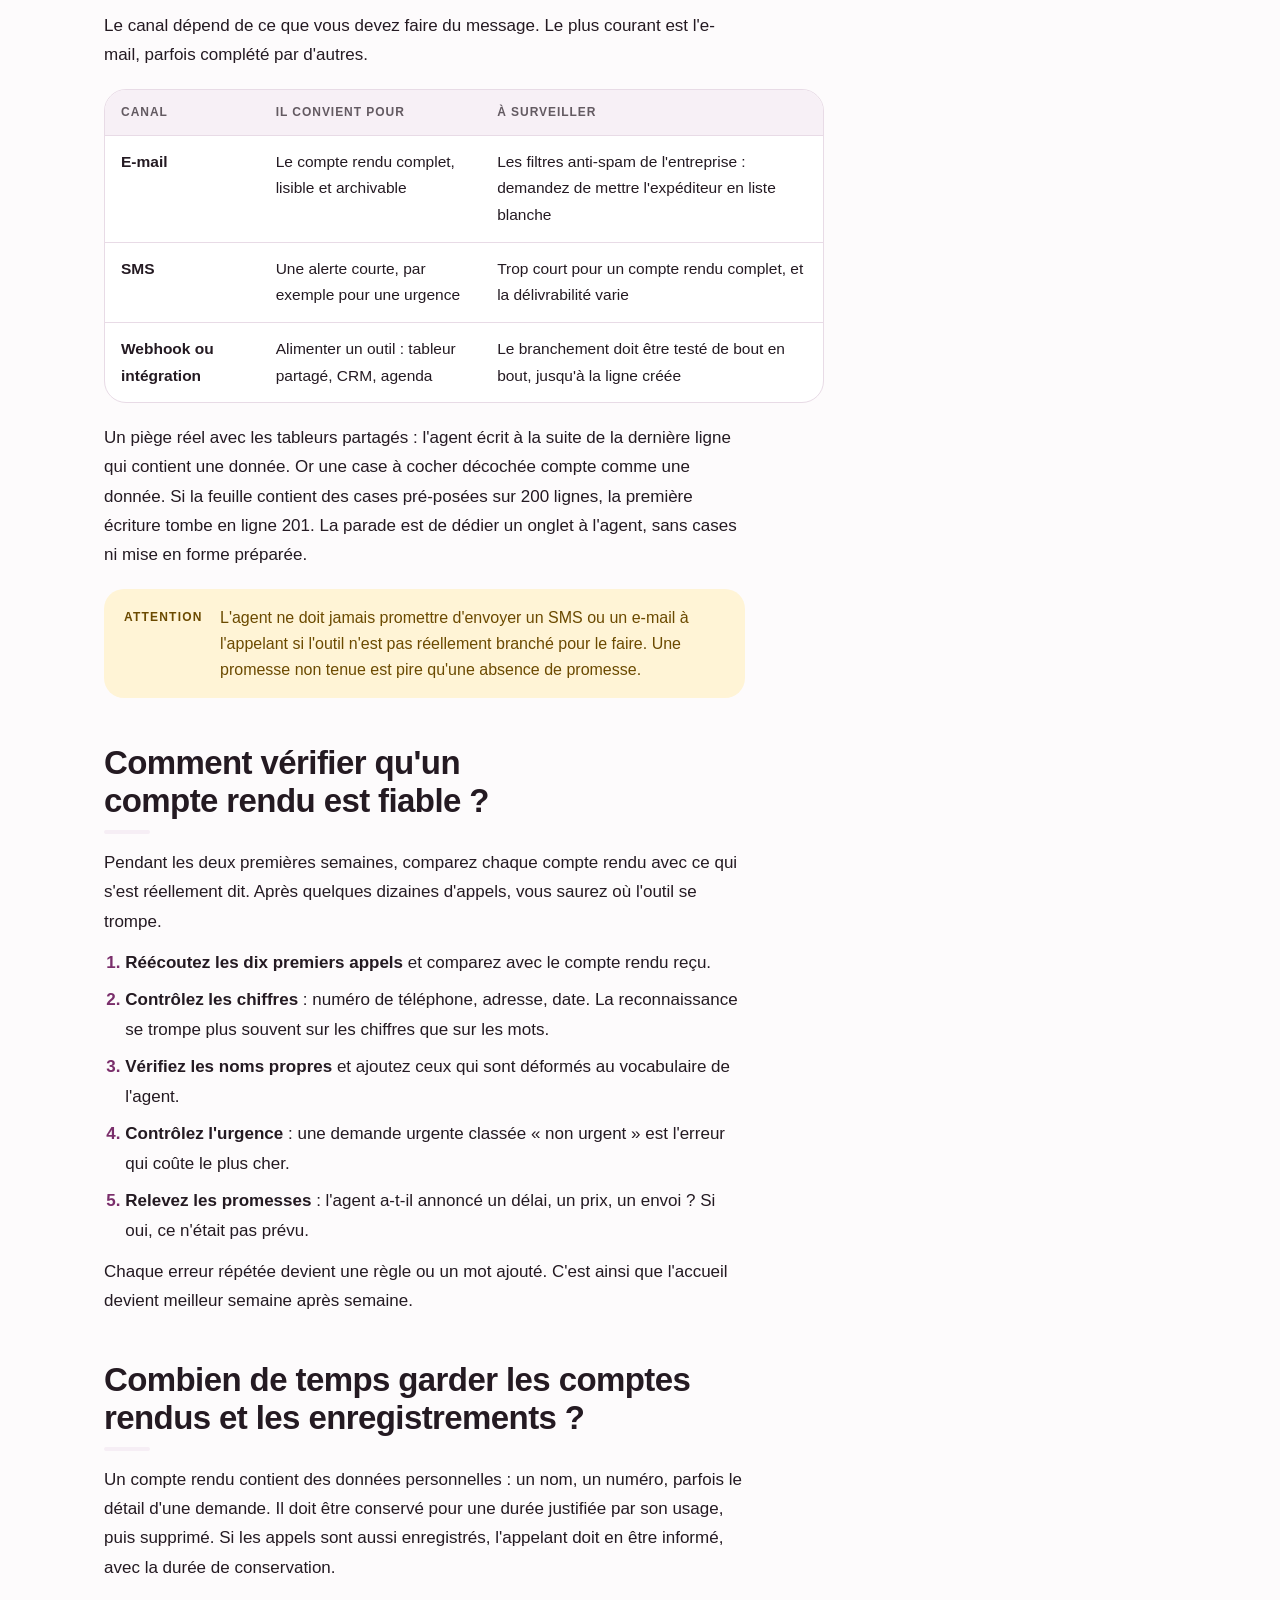
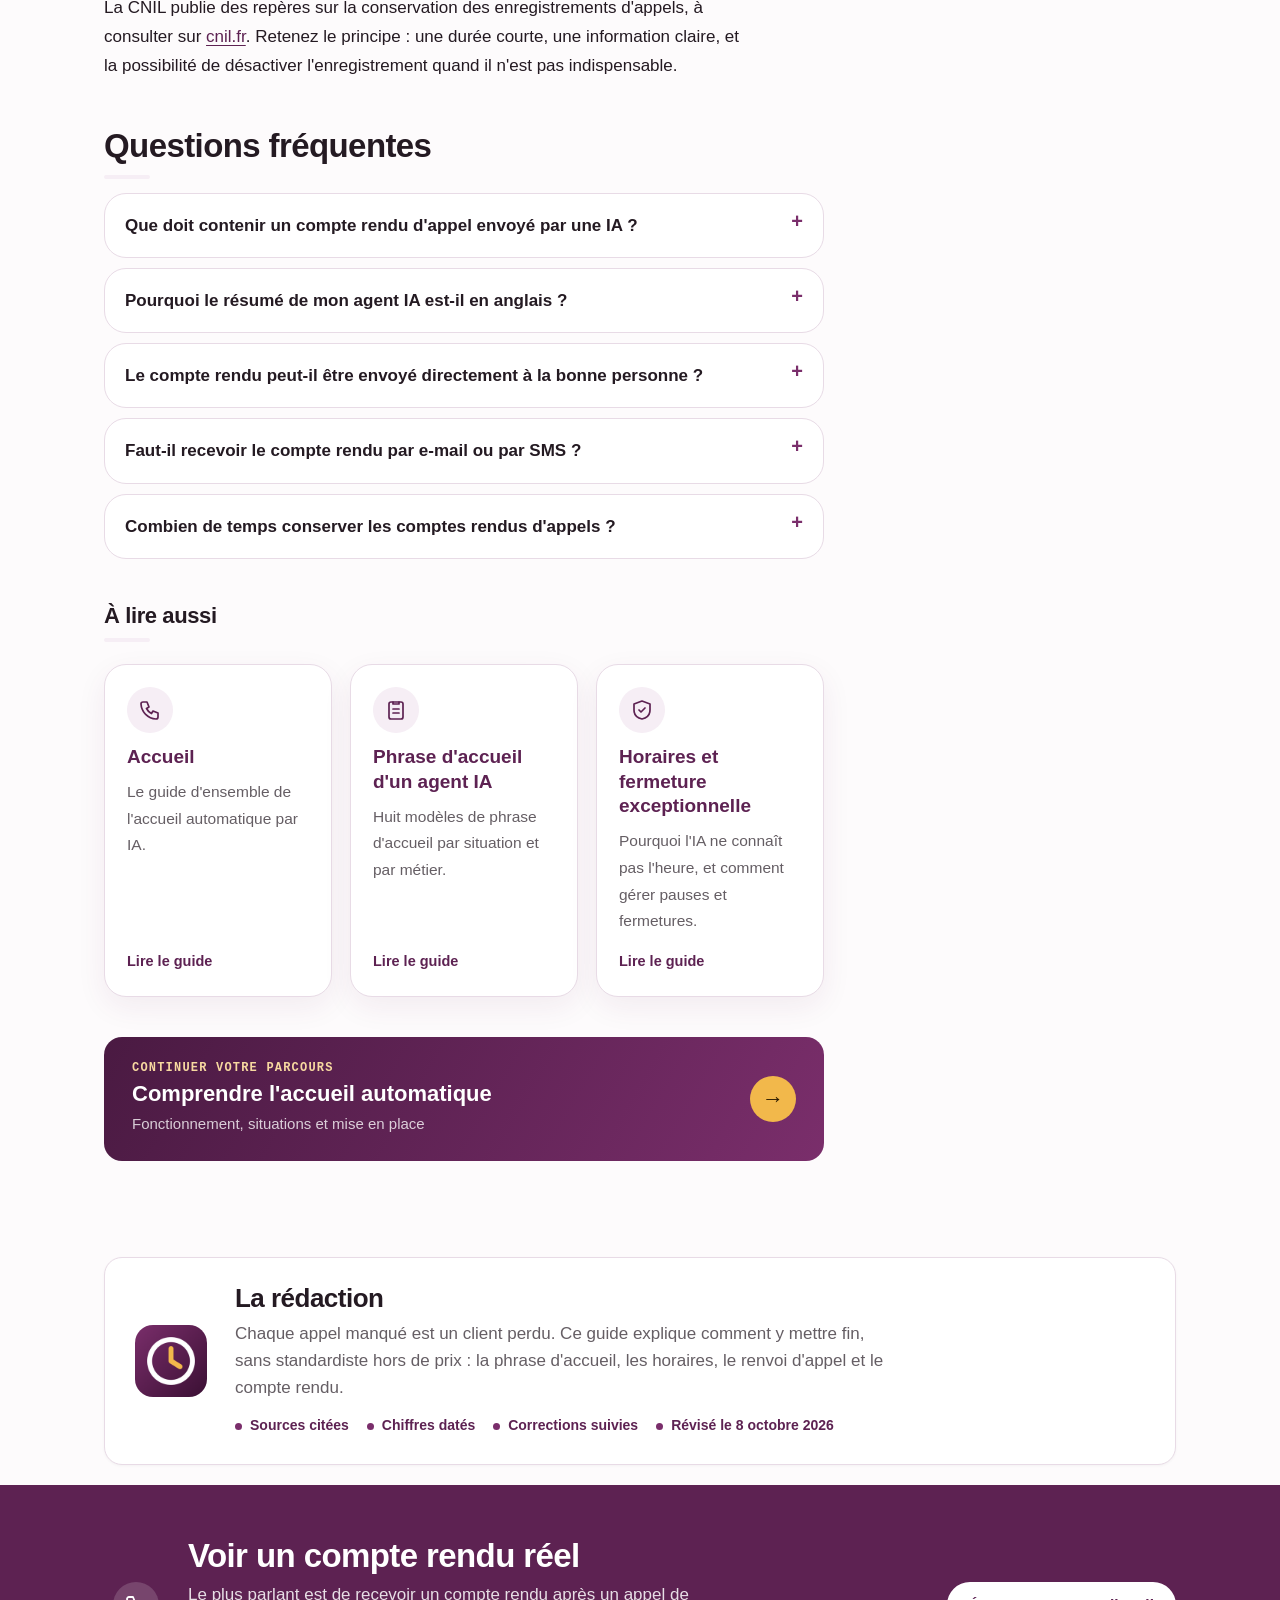
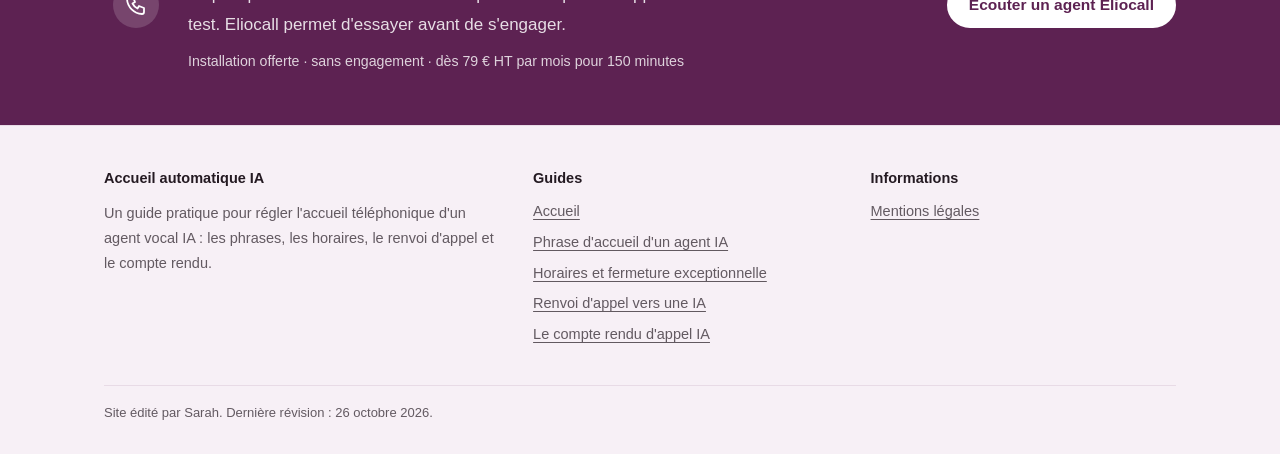
==== commit 7b0d1813: "Auto-update date 26 octobre 2026" ====
--- a/compte-rendu-d-appel-ia/index.html
+++ b/compte-rendu-d-appel-ia/index.html
@@ -26,7 +26,7 @@
 
 <meta http-equiv="Content-Security-Policy" content="default-src 'self'; script-src 'self' 'unsafe-inline'; style-src 'self' 'unsafe-inline'; img-src 'self' data:; base-uri 'self'; form-action 'none'">
 <meta name="referrer" content="strict-origin-when-cross-origin">
-<script type="application/ld+json">{"@context": "https://schema.org", "@graph": [{"@type": "BreadcrumbList", "itemListElement": [{"@type": "ListItem", "position": 1, "name": "Accueil", "item": "https://accueil-telephonique-automatique-ia.fr/"}, {"@type": "ListItem", "position": 2, "name": "Compte rendu", "item": "https://accueil-telephonique-automatique-ia.fr/compte-rendu-d-appel-ia/"}]}, {"@type": "Article", "headline": "Compte rendu d'appel par IA : ce qu'il doit contenir pour être utile", "description": "Ce que doit contenir un compte rendu d'appel envoyé par une IA : les champs utiles, un exemple, le bon destinataire, français ou anglais, e-mail ou SMS.", "inLanguage": "fr-FR", "datePublished": "2026-10-05", "dateModified": "2026-10-25", "mainEntityOfPage": "https://accueil-telephonique-automatique-ia.fr/compte-rendu-d-appel-ia/", "author": {"@type": "Organization", "name": "Accueil automatique IA", "url": "https://accueil-telephonique-automatique-ia.fr"}, "publisher": {"@type": "Organization", "name": "Accueil automatique IA", "url": "https://accueil-telephonique-automatique-ia.fr"}}, {"@type": "FAQPage", "mainEntity": [{"@type": "Question", "name": "Que doit contenir un compte rendu d'appel envoyé par une IA ?", "acceptedAnswer": {"@type": "Answer", "text": "Au minimum : le nom de l'appelant, son numéro de téléphone, le motif en une phrase, le niveau d'urgence, le créneau de rappel souhaité et la personne concernée. La date et l'heure de l'appel complètent le message."}}, {"@type": "Question", "name": "Pourquoi le résumé de mon agent IA est-il en anglais ?", "acceptedAnswer": {"@type": "Answer", "text": "Certains outils génèrent par défaut le résumé en anglais, même pour un appel en français. Demandez explicitement un résumé en français, ou utilisez des champs d'extraction définis par vous, puis testez avec un vrai appel."}}, {"@type": "Question", "name": "Le compte rendu peut-il être envoyé directement à la bonne personne ?", "acceptedAnswer": {"@type": "Answer", "text": "Oui, si l'agent identifie le collaborateur cité ou le sujet de l'appel. Gardez une adresse en copie pour les cas où un nom est mal reconnu."}}, {"@type": "Question", "name": "Faut-il recevoir le compte rendu par e-mail ou par SMS ?", "acceptedAnswer": {"@type": "Answer", "text": "L'e-mail convient pour le compte rendu complet. Le SMS convient pour une alerte courte, par exemple en cas d'urgence. Les deux peuvent se combiner."}}, {"@type": "Question", "name": "Combien de temps conserver les comptes rendus d'appels ?", "acceptedAnswer": {"@type": "Answer", "text": "Le temps nécessaire au traitement de la demande, pas davantage. Appliquez une durée définie, supprimez ensuite, et consultez les repères de la CNIL sur la conservation des enregistrements."}}]}]}</script>
+<script type="application/ld+json">{"@context": "https://schema.org", "@graph": [{"@type": "BreadcrumbList", "itemListElement": [{"@type": "ListItem", "position": 1, "name": "Accueil", "item": "https://accueil-telephonique-automatique-ia.fr/"}, {"@type": "ListItem", "position": 2, "name": "Compte rendu", "item": "https://accueil-telephonique-automatique-ia.fr/compte-rendu-d-appel-ia/"}]}, {"@type": "Article", "headline": "Compte rendu d'appel par IA : ce qu'il doit contenir pour être utile", "description": "Ce que doit contenir un compte rendu d'appel envoyé par une IA : les champs utiles, un exemple, le bon destinataire, français ou anglais, e-mail ou SMS.", "inLanguage": "fr-FR", "datePublished": "2026-10-05", "dateModified": "2026-10-26", "mainEntityOfPage": "https://accueil-telephonique-automatique-ia.fr/compte-rendu-d-appel-ia/", "author": {"@type": "Organization", "name": "Accueil automatique IA", "url": "https://accueil-telephonique-automatique-ia.fr"}, "publisher": {"@type": "Organization", "name": "Accueil automatique IA", "url": "https://accueil-telephonique-automatique-ia.fr"}}, {"@type": "FAQPage", "mainEntity": [{"@type": "Question", "name": "Que doit contenir un compte rendu d'appel envoyé par une IA ?", "acceptedAnswer": {"@type": "Answer", "text": "Au minimum : le nom de l'appelant, son numéro de téléphone, le motif en une phrase, le niveau d'urgence, le créneau de rappel souhaité et la personne concernée. La date et l'heure de l'appel complètent le message."}}, {"@type": "Question", "name": "Pourquoi le résumé de mon agent IA est-il en anglais ?", "acceptedAnswer": {"@type": "Answer", "text": "Certains outils génèrent par défaut le résumé en anglais, même pour un appel en français. Demandez explicitement un résumé en français, ou utilisez des champs d'extraction définis par vous, puis testez avec un vrai appel."}}, {"@type": "Question", "name": "Le compte rendu peut-il être envoyé directement à la bonne personne ?", "acceptedAnswer": {"@type": "Answer", "text": "Oui, si l'agent identifie le collaborateur cité ou le sujet de l'appel. Gardez une adresse en copie pour les cas où un nom est mal reconnu."}}, {"@type": "Question", "name": "Faut-il recevoir le compte rendu par e-mail ou par SMS ?", "acceptedAnswer": {"@type": "Answer", "text": "L'e-mail convient pour le compte rendu complet. Le SMS convient pour une alerte courte, par exemple en cas d'urgence. Les deux peuvent se combiner."}}, {"@type": "Question", "name": "Combien de temps conserver les comptes rendus d'appels ?", "acceptedAnswer": {"@type": "Answer", "text": "Le temps nécessaire au traitement de la demande, pas davantage. Appliquez une durée définie, supprimez ensuite, et consultez les repères de la CNIL sur la conservation des enregistrements."}}]}]}</script>
 <link rel="stylesheet" href="/style.css">
 <script>(function(){var d=document.documentElement;if(window.matchMedia&&matchMedia("(prefers-reduced-motion: reduce)").matches)return;d.classList.add("a-js");setTimeout(function(){if(!window.__rvok)d.classList.add("a-show")},3500)})();</script>
 </head>
@@ -35,12 +35,12 @@
 <div class="a-rdp" id="rdp" aria-hidden="true"><i></i></div>
 <header class="a-top"><div class="a-wrap"><a class="a-brand" href="/">Accueil <span>automatique IA</span></a><nav class="a-nav" aria-label="Navigation"><a href="/phrase-d-accueil-ia/">Phrase d'accueil</a><a href="/horaires-pause-midi-fermeture/">Horaires et fermetures</a><a href="/renvoi-d-appel-vers-une-ia/">Renvoi d'appel</a><a href="/compte-rendu-d-appel-ia/" class="a-cur">Compte rendu</a></nav><a class="a-btn a-small" href="https://eliocall.com/?utm_source=accueil-telephonique-automatique-ia&amp;utm_medium=guide&amp;utm_campaign=header" rel="nofollow sponsored noopener">Écouter Eliocall</a></div></header>
 <main id="contenu">
-<div class="a-page-head"><div class="a-wrap"><div class="a-eq" aria-hidden="true"><i></i><i></i><i></i><i></i><i></i></div><div class="a-crumbs"><a href="/">Accueil</a><i>›</i>Compte rendu</div><div class="a-kicker">Après l'appel</div><h1>Compte rendu d'appel par IA&nbsp;: ce qu'il doit contenir pour être utile</h1><p class="a-lead">Quand une IA répond à votre place, le compte rendu est la seule trace de l'appel que vous lirez. Voici les champs à exiger, un exemple concret et les erreurs à éviter.</p><div class="a-meta"><span>Mis à jour le 25 octobre 2026</span><span>6 min de lecture</span></div></div></div>
+<div class="a-page-head"><div class="a-wrap"><div class="a-eq" aria-hidden="true"><i></i><i></i><i></i><i></i><i></i></div><div class="a-crumbs"><a href="/">Accueil</a><i>›</i>Compte rendu</div><div class="a-kicker">Après l'appel</div><h1>Compte rendu d'appel par IA&nbsp;: ce qu'il doit contenir pour être utile</h1><p class="a-lead">Quand une IA répond à votre place, le compte rendu est la seule trace de l'appel que vous lirez. Voici les champs à exiger, un exemple concret et les erreurs à éviter.</p><div class="a-meta"><span>Mis à jour le 26 octobre 2026</span><span>6 min de lecture</span></div></div></div>
 <div class="a-wrap a-layout"><article class="a-doc"><div class="a-summary"><b>L'essentiel</b><ul><li>Un bon compte rendu est complet, fidèle à ce que l'appelant a dit, et adressé à la bonne personne.</li><li>Le format fixe (nom, numéro, motif, urgence, créneau, personne concernée) vaut mieux qu'un résumé libre.</li><li>Adressez-le par collaborateur, par sujet ou par agence, avec une adresse de secours en copie.</li><li>Certains outils résument en anglais par défaut&nbsp;: testez avec un appel en français.</li><li>Relisez chaque compte rendu les deux premières semaines&nbsp;: chiffres, noms propres, urgence.</li></ul></div><section id="a-quoi-sert-le-compte-rendu-d-un-appel-pris-par-" class="a-rv"><h2>À quoi sert le compte rendu d'un appel pris par une IA&nbsp;?</h2><p>Quand une IA répond à votre place, le compte rendu est la seule trace de l'appel que vous lirez vraiment. C'est lui qui transforme une conversation que vous n'avez pas entendue en une action&nbsp;: rappeler, répondre par écrit, ouvrir un dossier.</p><p>Un bon compte rendu se lit en dix secondes et se traite sans écouter l'enregistrement. Un mauvais compte rendu oblige à tout réécouter, ou pire, à rappeler l'appelant pour lui reposer les questions. L'accueil automatique n'a alors rien fait gagner.</p><p>Trois qualités le définissent&nbsp;: il est <strong>complet</strong> (tout ce qu'il faut pour rappeler), <strong>fidèle</strong> (il rapporte ce que l'appelant a dit, pas ce que l'IA en a déduit) et <strong>bien adressé</strong> (il arrive à la bonne personne).</p></section><section id="quels-champs-doit-contenir-un-compte-rendu-d-app" class="a-rv"><h2>Quels champs doit contenir un compte rendu d'appel&nbsp;?</h2><p>Le format fixe vaut mieux qu'un résumé libre. Il assure que les mêmes informations apparaissent à chaque fois, et il se lit plus vite.</p><div class="a-tablewrap"><table><tr><th>Champ</th><th>Pourquoi il est utile</th><th>Exemple</th></tr><tr><td>Nom de l'appelant</td><td>Pour savoir à qui l'on s'adresse</td><td>Mme Garnier</td></tr><tr><td>Numéro de téléphone</td><td>Pour rappeler sans chercher</td><td>06 12 34 56 78</td></tr><tr><td>Motif de l'appel</td><td>En une phrase, avec les mots de l'appelant</td><td>Demande de rendez-vous pour son bilan annuel</td></tr><tr><td>Niveau d'urgence</td><td>Pour décider quoi traiter en premier</td><td>Non urgent</td></tr><tr><td>Créneau de rappel souhaité</td><td>Pour rappeler au bon moment</td><td>Demain avant 11 heures</td></tr><tr><td>Personne ou service concerné</td><td>Pour que le message arrive à la bonne personne</td><td>M. Lefèvre</td></tr><tr><td>Date et heure de l'appel</td><td>Pour suivre le délai de traitement</td><td>Lundi 10 h 05</td></tr></table></div><p>Selon le métier, on ajoute un champ&nbsp;: le bien concerné pour une agence immobilière, l'adresse pour une intervention, la formule demandée pour une auto-école, l'agence appelée pour un groupe. Évitez les champs qui ne serviront pas&nbsp;: ils allongent le message sans aide pour décider.</p></section><section id="a-quoi-ressemble-un-bon-compte-rendu-d-appel-ia" class="a-rv"><h2>À quoi ressemble un bon compte rendu d'appel IA&nbsp;?</h2><p>Voici un exemple fictif au format fixe. Il tient sur une dizaine de lignes et se traite d'un coup d'œil.</p><div class="a-callbox" role="img" aria-label="Exemple illustratif de compte rendu d'appel"><div class="a-bar"><span class="a-dot"></span> Compte rendu reçu par e-mail, lundi à 10 h 12</div><div class="a-tablewrap"><table><tr><th>Champ</th><th>Contenu</th></tr><tr><td>Appelante</td><td>Mme Garnier</td></tr><tr><td>Téléphone</td><td>06 12 34 56 78</td></tr><tr><td>Motif</td><td>Demande de rendez-vous pour son bilan annuel. Elle précise qu'elle a des questions sur ses déductions.</td></tr><tr><td>Urgence</td><td>Non</td></tr><tr><td>Rappel souhaité</td><td>Demain avant 11 heures</td></tr><tr><td>Concerne</td><td>M. Lefèvre</td></tr></table></div><p class="a-note">Exemple illustratif, pas un appel réel.</p></div><p>Trois détails font la différence. Le motif reprend les mots de l'appelant au lieu de les réécrire. Le nom du collaborateur est précis. Et le créneau de rappel est exploitable&nbsp;: «&nbsp;demain avant 11 heures&nbsp;», pas «&nbsp;dès que possible&nbsp;».</p></section><section id="a-qui-envoyer-le-compte-rendu-une-boite-commune-" class="a-rv"><h2>À qui envoyer le compte rendu&nbsp;: une boîte commune ou la bonne personne&nbsp;?</h2><p>Une boîte commune est le réflexe le plus simple, et le plus risqué&nbsp;: chacun pense que quelqu'un d'autre traite le message. Le mieux est d'adresser chaque compte rendu à la personne qui doit agir.</p><ul class="a-clean"><li><strong>Par collaborateur nommé</strong>&nbsp;: si l'appelant demande quelqu'un, le message va à cette personne, avec une copie à une adresse de secours.</li><li><strong>Par sujet</strong>&nbsp;: paie, comptabilité, juridique, commercial. Une adresse de fonction par domaine évite de chercher le bon interlocuteur.</li><li><strong>Par agence appelée</strong>&nbsp;: dans un groupe, le message part à l'agence dont le numéro a été composé, pas à une boîte centrale.</li><li><strong>Par niveau d'urgence</strong>&nbsp;: un message urgent peut aussi déclencher une alerte courte en plus de l'e-mail.</li></ul><p>Cas rencontré sur le terrain, rendu anonyme&nbsp;: un cabinet d'une dizaine de collaborateurs fait aiguiller chaque message vers le collaborateur cité par l'appelant. Pour les appels sur la paie ou le social, qui ne citent souvent personne, le message part vers l'adresse du domaine concerné. Une adresse d'administration reste en copie de tout, pour que rien ne tombe dans le vide quand la reconnaissance d'un nom propre échoue.</p><div class="a-callout a-co-tip"><strong>À retenir</strong><div><p>Les noms propres sont le point faible de la reconnaissance vocale. Gardez toujours une adresse en copie, et ajoutez les noms de vos collaborateurs au vocabulaire de l'agent.</p></div></div></section><section id="pourquoi-certains-comptes-rendus-arrivent-ils-en" class="a-rv"><h2>Pourquoi certains comptes rendus arrivent-ils en anglais&nbsp;?</h2><p>C'est un défaut surprenant, mais courant&nbsp;: certains outils produisent par défaut le résumé en anglais, même quand l'appel s'est déroulé entièrement en français. Le résumé automatique est généré par un modèle qui, sans consigne de langue, choisit sa langue par défaut.</p><p>Le résultat est un e-mail en anglais envoyé à des collaborateurs francophones, avec des tournures qui reprennent des termes comme «&nbsp;the user&nbsp;». Pour l'éviter&nbsp;:</p><ul class="a-clean"><li><strong>Demandez explicitement un résumé en français</strong>, avec une consigne de langue stricte.</li><li><strong>Adoptez le point de vue de l'entreprise</strong>&nbsp;: «&nbsp;l'appelant demande…&nbsp;», jamais «&nbsp;l'utilisateur&nbsp;».</li><li><strong>Préférez des champs définis par vous</strong> (nom, motif, urgence, collaborateur) au résumé automatique, quand l'outil le permet&nbsp;: ils sont plus stables et vous gardez la main sur la langue.</li><li><strong>Testez avec un appel en français</strong> et lisez le compte rendu reçu, pas seulement le résumé affiché dans l'outil.</li></ul></section><section id="e-mail-sms-ou-integration-quel-canal-choisir-pou" class="a-rv"><h2>E-mail, SMS ou intégration&nbsp;: quel canal choisir pour le compte rendu&nbsp;?</h2><p>Le canal dépend de ce que vous devez faire du message. Le plus courant est l'e-mail, parfois complété par d'autres.</p><div class="a-tablewrap"><table><tr><th>Canal</th><th>Il convient pour</th><th>À surveiller</th></tr><tr><td>E-mail</td><td>Le compte rendu complet, lisible et archivable</td><td>Les filtres anti-spam de l'entreprise&nbsp;: demandez de mettre l'expéditeur en liste blanche</td></tr><tr><td>SMS</td><td>Une alerte courte, par exemple pour une urgence</td><td>Trop court pour un compte rendu complet, et la délivrabilité varie</td></tr><tr><td>Webhook ou intégration</td><td>Alimenter un outil&nbsp;: tableur partagé, CRM, agenda</td><td>Le branchement doit être testé de bout en bout, jusqu'à la ligne créée</td></tr></table></div><p>Un piège réel avec les tableurs partagés&nbsp;: l'agent écrit à la suite de la dernière ligne qui contient une donnée. Or une case à cocher décochée compte comme une donnée. Si la feuille contient des cases pré-posées sur 200 lignes, la première écriture tombe en ligne 201. La parade est de dédier un onglet à l'agent, sans cases ni mise en forme préparée.</p><div class="a-callout a-co-warn"><strong>Attention</strong><div><p>L'agent ne doit jamais promettre d'envoyer un SMS ou un e-mail à l'appelant si l'outil n'est pas réellement branché pour le faire. Une promesse non tenue est pire qu'une absence de promesse.</p></div></div></section><section id="comment-verifier-qu-un-compte-rendu-est-fiable" class="a-rv"><h2>Comment vérifier qu'un compte rendu est fiable&nbsp;?</h2><p>Pendant les deux premières semaines, comparez chaque compte rendu avec ce qui s'est réellement dit. Après quelques dizaines d'appels, vous saurez où l'outil se trompe.</p><ol class="a-rules"><li><strong>Réécoutez les dix premiers appels</strong> et comparez avec le compte rendu reçu.</li><li><strong>Contrôlez les chiffres</strong>&nbsp;: numéro de téléphone, adresse, date. La reconnaissance se trompe plus souvent sur les chiffres que sur les mots.</li><li><strong>Vérifiez les noms propres</strong> et ajoutez ceux qui sont déformés au vocabulaire de l'agent.</li><li><strong>Contrôlez l'urgence</strong>&nbsp;: une demande urgente classée «&nbsp;non urgent&nbsp;» est l'erreur qui coûte le plus cher.</li><li><strong>Relevez les promesses</strong>&nbsp;: l'agent a-t-il annoncé un délai, un prix, un envoi&nbsp;? Si oui, ce n'était pas prévu.</li></ol><p>Chaque erreur répétée devient une règle ou un mot ajouté. C'est ainsi que l'accueil devient meilleur semaine après semaine.</p></section><section id="combien-de-temps-garder-les-comptes-rendus-et-le" class="a-rv"><h2>Combien de temps garder les comptes rendus et les enregistrements&nbsp;?</h2><p>Un compte rendu contient des données personnelles&nbsp;: un nom, un numéro, parfois le détail d'une demande. Il doit être conservé pour une durée justifiée par son usage, puis supprimé. Si les appels sont aussi enregistrés, l'appelant doit en être informé, avec la durée de conservation.</p><p>La CNIL publie des repères sur la conservation des enregistrements d'appels, à consulter sur <a href="https://www.cnil.fr/" rel="noopener">cnil.fr</a>. Retenez le principe&nbsp;: une durée courte, une information claire, et la possibilité de désactiver l'enregistrement quand il n'est pas indispensable.</p></section><section id="questions" class="a-rv"><h2>Questions fréquentes</h2><details><summary>Que doit contenir un compte rendu d'appel envoyé par une IA&nbsp;?</summary><p>Au minimum&nbsp;: le nom de l'appelant, son numéro de téléphone, le motif en une phrase, le niveau d'urgence, le créneau de rappel souhaité et la personne concernée. La date et l'heure de l'appel complètent le message.</p></details><details><summary>Pourquoi le résumé de mon agent IA est-il en anglais&nbsp;?</summary><p>Certains outils génèrent par défaut le résumé en anglais, même pour un appel en français. Demandez explicitement un résumé en français, ou utilisez des champs d'extraction définis par vous, puis testez avec un vrai appel.</p></details><details><summary>Le compte rendu peut-il être envoyé directement à la bonne personne&nbsp;?</summary><p>Oui, si l'agent identifie le collaborateur cité ou le sujet de l'appel. Gardez une adresse en copie pour les cas où un nom est mal reconnu.</p></details><details><summary>Faut-il recevoir le compte rendu par e-mail ou par SMS&nbsp;?</summary><p>L'e-mail convient pour le compte rendu complet. Le SMS convient pour une alerte courte, par exemple en cas d'urgence. Les deux peuvent se combiner.</p></details><details><summary>Combien de temps conserver les comptes rendus d'appels&nbsp;?</summary><p>Le temps nécessaire au traitement de la demande, pas davantage. Appliquez une durée définie, supprimez ensuite, et consultez les repères de la CNIL sur la conservation des enregistrements.</p></details></section><div class="a-related"><h2>À lire aussi</h2><div class="a-cards a-cols3"><a class="a-card" href="/"><span class="a-ico" aria-hidden="true"><svg viewBox="0 0 24 24" width="24" height="24" fill="none" stroke="currentColor" stroke-width="1.7" stroke-linecap="round" stroke-linejoin="round"><path d="M5 4h4l2 5-2.5 1.5a11 11 0 0 0 5 5L15 13l5 2v4a2 2 0 0 1-2 2A16 16 0 0 1 3 6a2 2 0 0 1 2-2z"/></svg></span><h3>Accueil</h3><p>Le guide d'ensemble de l'accueil automatique par IA.</p><span class="a-more">Lire le guide</span></a><a class="a-card" href="/phrase-d-accueil-ia/"><span class="a-ico" aria-hidden="true"><svg viewBox="0 0 24 24" width="24" height="24" fill="none" stroke="currentColor" stroke-width="1.7" stroke-linecap="round" stroke-linejoin="round"><rect x="5" y="4" width="14" height="17" rx="2"/><path d="M9 4v2h6V4M9 11h6M9 15h6"/></svg></span><h3>Phrase d'accueil d'un agent IA</h3><p>Huit modèles de phrase d'accueil par situation et par métier.</p><span class="a-more">Lire le guide</span></a><a class="a-card" href="/horaires-pause-midi-fermeture/"><span class="a-ico" aria-hidden="true"><svg viewBox="0 0 24 24" width="24" height="24" fill="none" stroke="currentColor" stroke-width="1.7" stroke-linecap="round" stroke-linejoin="round"><path d="M12 3l8 3v6c0 5-3.5 8-8 9-4.5-1-8-4-8-9V6z"/><path d="M9 12l2 2 4-4"/></svg></span><h3>Horaires et fermeture exceptionnelle</h3><p>Pourquoi l'IA ne connaît pas l'heure, et comment gérer pauses et fermetures.</p><span class="a-more">Lire le guide</span></a></div></div><div id="nx-box" hidden></div></article><aside class="a-side"><nav class="a-toc" aria-label="Sommaire"><b>Sommaire</b><ol><li><a href="#a-quoi-sert-le-compte-rendu-d-un-appel-pris-par-">À quoi sert le compte rendu d'un appel pris par une IA&nbsp;?</a></li><li><a href="#quels-champs-doit-contenir-un-compte-rendu-d-app">Quels champs doit contenir un compte rendu d'appel&nbsp;?</a></li><li><a href="#a-quoi-ressemble-un-bon-compte-rendu-d-appel-ia">À quoi ressemble un bon compte rendu d'appel IA&nbsp;?</a></li><li><a href="#a-qui-envoyer-le-compte-rendu-une-boite-commune-">À qui envoyer le compte rendu&nbsp;: une boîte commune ou la bonne personne&nbsp;?</a></li><li><a href="#pourquoi-certains-comptes-rendus-arrivent-ils-en">Pourquoi certains comptes rendus arrivent-ils en anglais&nbsp;?</a></li><li><a href="#e-mail-sms-ou-integration-quel-canal-choisir-pou">E-mail, SMS ou intégration&nbsp;: quel canal choisir pour le compte rendu&nbsp;?</a></li><li><a href="#comment-verifier-qu-un-compte-rendu-est-fiable">Comment vérifier qu'un compte rendu est fiable&nbsp;?</a></li><li><a href="#combien-de-temps-garder-les-comptes-rendus-et-le">Combien de temps garder les comptes rendus et les enregistrements&nbsp;?</a></li></ol></nav><div class="a-sidecta"><b>Entendez-le décrocher</b><p>Un agent vocal Eliocall répond à votre place, à toute heure. Installation offerte, sans engagement.</p><a class="a-btn" href="https://eliocall.com/?utm_source=accueil-telephonique-automatique-ia&utm_medium=guide&utm_campaign=ecouter#hero-form" rel="nofollow sponsored noopener">Écouter un agent</a><small style="display:block;margin-top:10px;opacity:.75">Dès 79 € HT par mois · 150 minutes</small></div><div id="jr-box" hidden></div></aside></div>
 <section class="a-rdn" id="redaction"><div class="a-wrap"><div class="a-rdc"><img class="a-rdm" src="/icon-192.png" alt="" width="72" height="72" loading="lazy" decoding="async"><div><h2>La rédaction</h2><p>Chaque appel manqué est un client perdu. Ce guide explique comment y mettre fin, sans standardiste hors de prix&nbsp;: la phrase d'accueil, les horaires, le renvoi d'appel et le compte rendu.</p><ul><li>Sources citées</li><li>Chiffres datés</li><li>Corrections suivies</li><li>Révisé le 8 octobre 2026</li></ul></div></div></div></section>
 <div class="a-band"><div class="a-wrap"><div><div class="a-rg" aria-hidden="true"><span></span><span></span><span></span><b><svg viewBox="0 0 24 24" width="24" height="24" fill="none" stroke="#fff" stroke-width="1.8" stroke-linecap="round" stroke-linejoin="round"><path d="M5 4h4l2 5-2.5 1.5a11 11 0 0 0 5 5L15 13l5 2v4a2 2 0 0 1-2 2A16 16 0 0 1 3 6a2 2 0 0 1 2-2z"/></svg></b></div><div><h2>Voir un compte rendu réel</h2><p>Le plus parlant est de recevoir un compte rendu après un appel de test. Eliocall permet d'essayer avant de s'engager.</p><small style="display:block;margin-top:10px;opacity:.8">Installation offerte · sans engagement · dès 79 € HT par mois pour 150 minutes</small></div></div><a class="a-btn" href="https://eliocall.com/?utm_source=accueil-telephonique-automatique-ia&amp;utm_medium=guide&amp;utm_campaign=accueil-compte-rendu" rel="nofollow sponsored noopener">Écouter un agent Eliocall</a></div></div>
 </main>
-<footer class="a-foot"><div class="a-wrap"><div><b>Accueil <span>automatique IA</span></b><p>Un guide pratique pour régler l'accueil téléphonique d'un agent vocal IA&nbsp;: les phrases, les horaires, le renvoi d'appel et le compte rendu.</p></div><div><b>Guides</b><ul><li><a href="/">Accueil</a></li><li><a href="/phrase-d-accueil-ia/">Phrase d'accueil d'un agent IA</a></li><li><a href="/horaires-pause-midi-fermeture/">Horaires et fermeture exceptionnelle</a></li><li><a href="/renvoi-d-appel-vers-une-ia/">Renvoi d'appel vers une IA</a></li><li><a href="/compte-rendu-d-appel-ia/">Le compte rendu d'appel IA</a></li></ul></div><div><b>Informations</b><ul><li><a href="/mentions-legales/">Mentions légales</a></li></ul></div><div class="a-small">Site édité par Sarah. Dernière révision : 25 octobre 2026.</div></div></footer>
+<footer class="a-foot"><div class="a-wrap"><div><b>Accueil <span>automatique IA</span></b><p>Un guide pratique pour régler l'accueil téléphonique d'un agent vocal IA&nbsp;: les phrases, les horaires, le renvoi d'appel et le compte rendu.</p></div><div><b>Guides</b><ul><li><a href="/">Accueil</a></li><li><a href="/phrase-d-accueil-ia/">Phrase d'accueil d'un agent IA</a></li><li><a href="/horaires-pause-midi-fermeture/">Horaires et fermeture exceptionnelle</a></li><li><a href="/renvoi-d-appel-vers-une-ia/">Renvoi d'appel vers une IA</a></li><li><a href="/compte-rendu-d-appel-ia/">Le compte rendu d'appel IA</a></li></ul></div><div><b>Informations</b><ul><li><a href="/mentions-legales/">Mentions légales</a></li></ul></div><div class="a-small">Site édité par Sarah. Dernière révision : 26 octobre 2026.</div></div></footer>
 <script>(function(){var P="a-",d=document;if(window.matchMedia&&matchMedia("(prefers-reduced-motion: reduce)").matches)return;window.__rvok=1;
 var rd=d.getElementById("rdp"),bar=rd&&rd.firstElementChild,top=d.querySelector("."+P+"top"),tk=false;
 function onS(){tk=false;var h=d.documentElement,max=h.scrollHeight-h.clientHeight,y=window.pageYOffset||h.scrollTop;if(bar&&max>0)bar.style.transform="scaleX("+Math.min(1,y/max)+")";if(top){if(y>8)top.classList.add(P+"sc");else top.classList.remove(P+"sc")}}
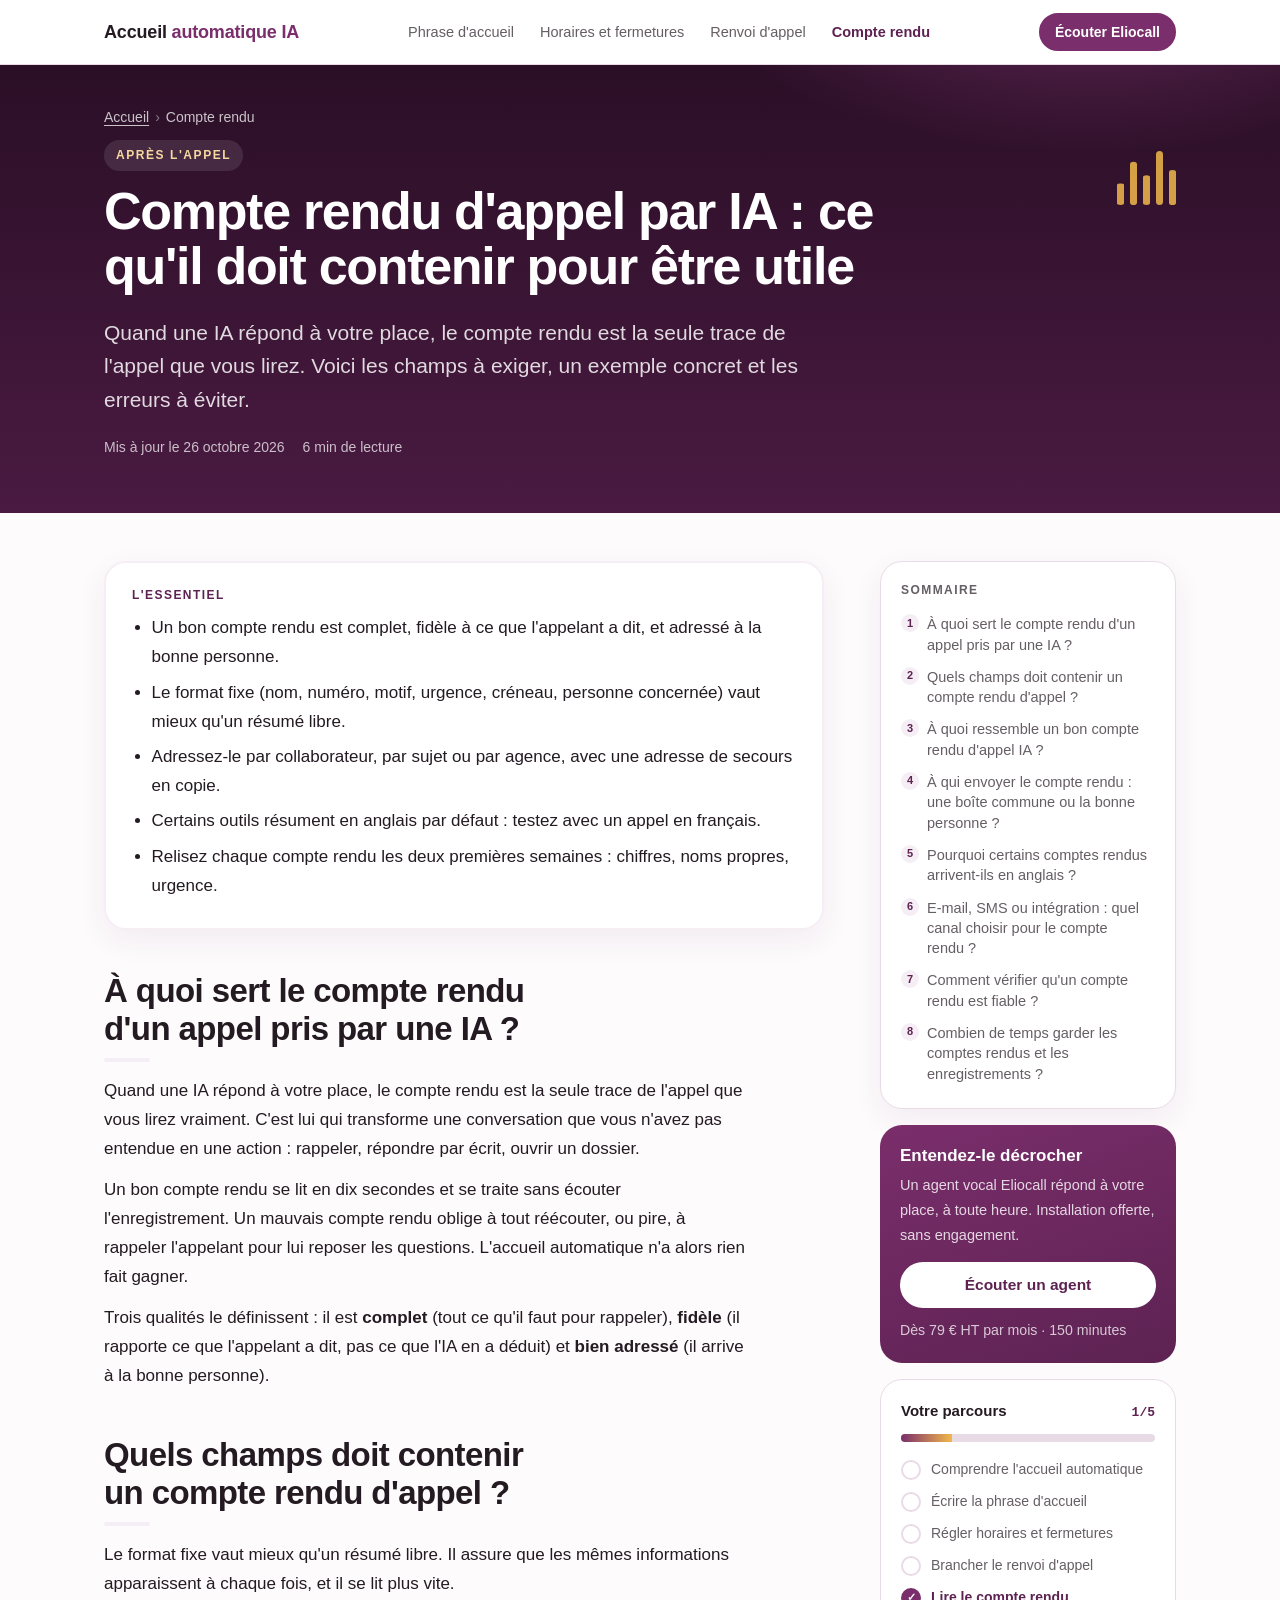
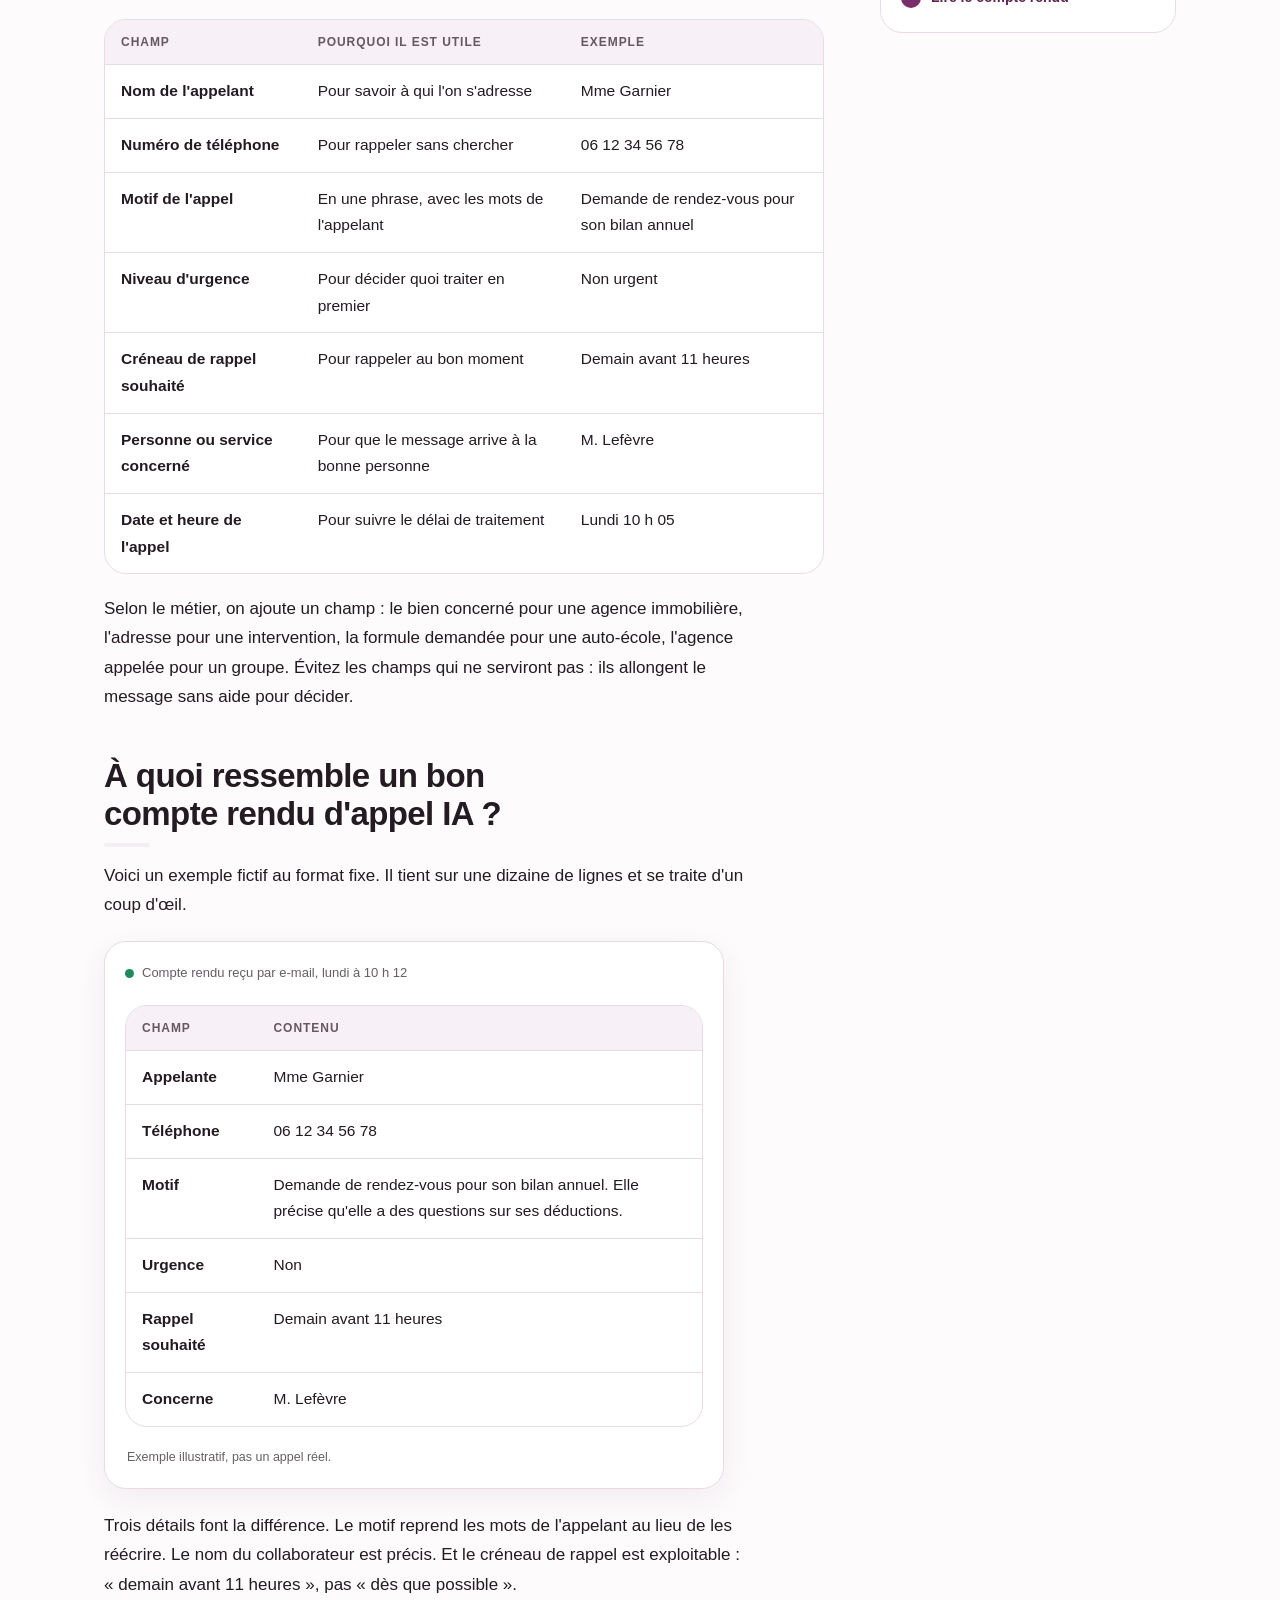
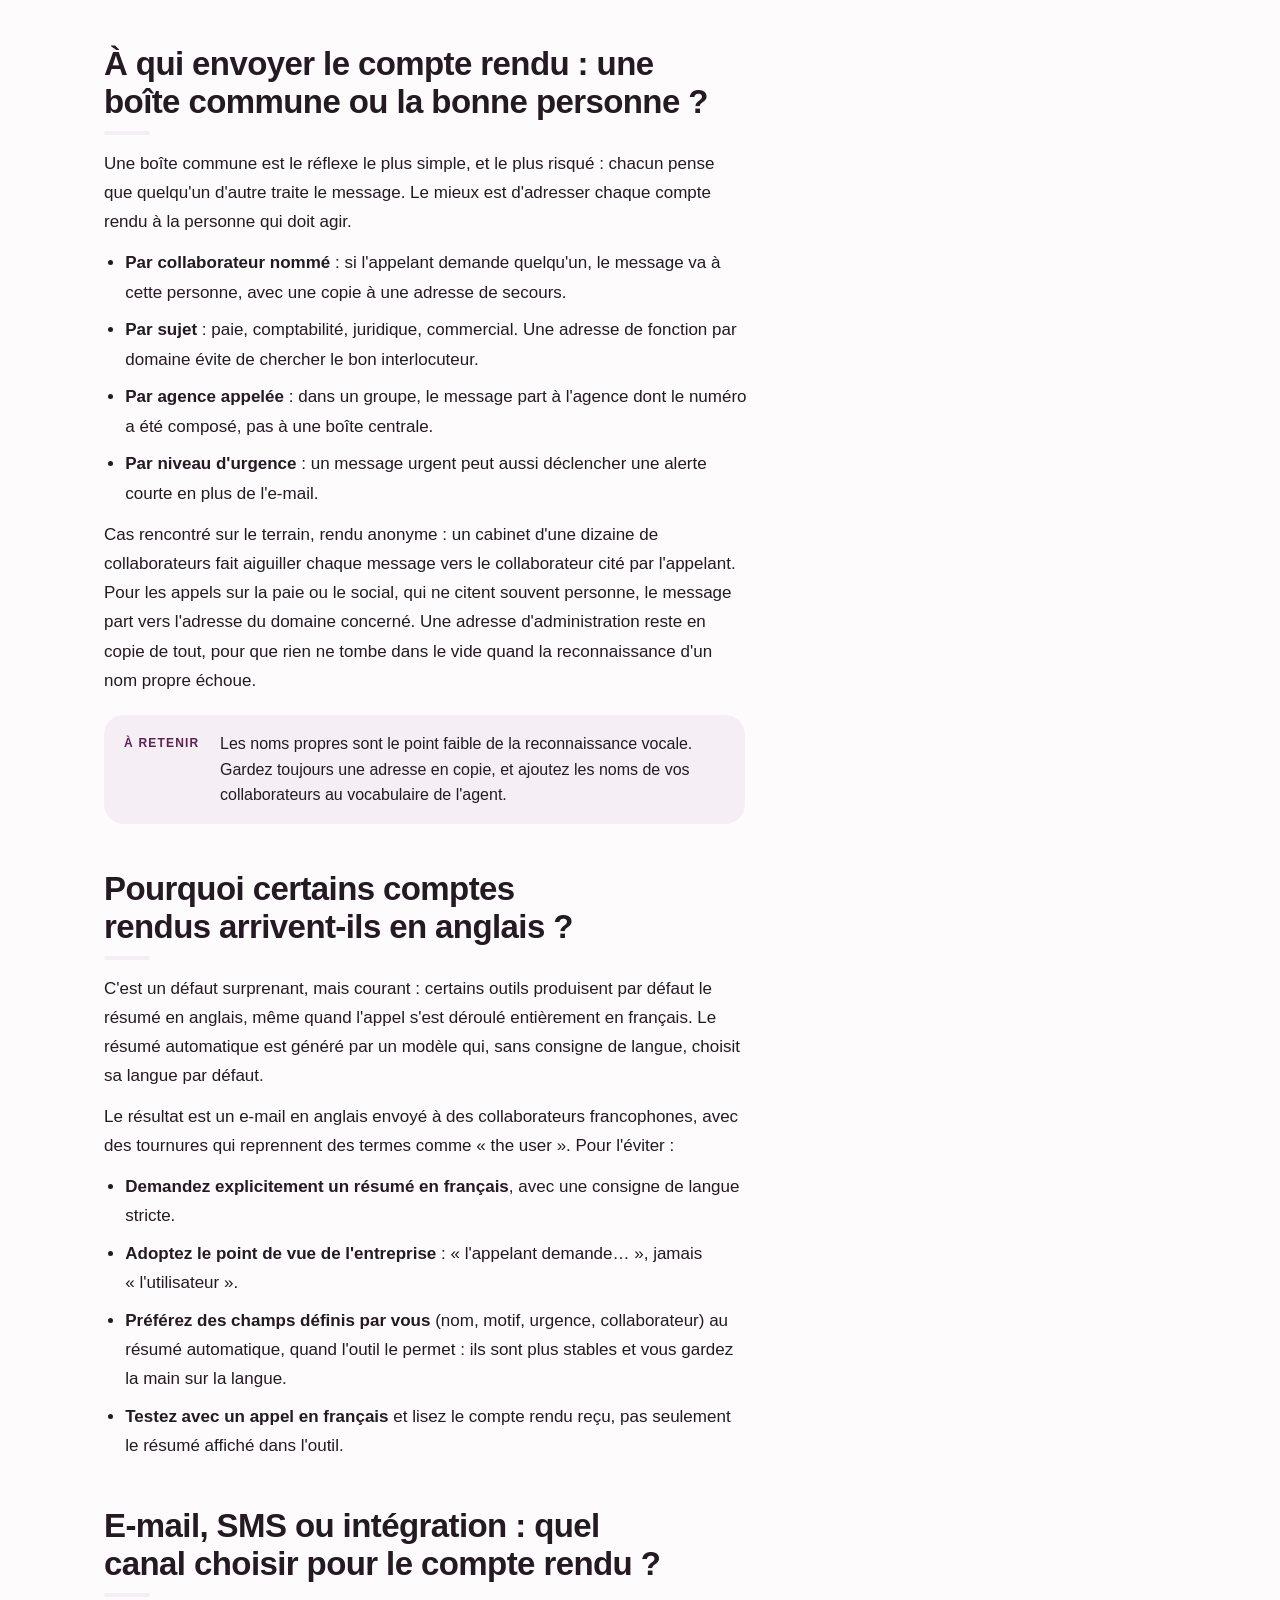
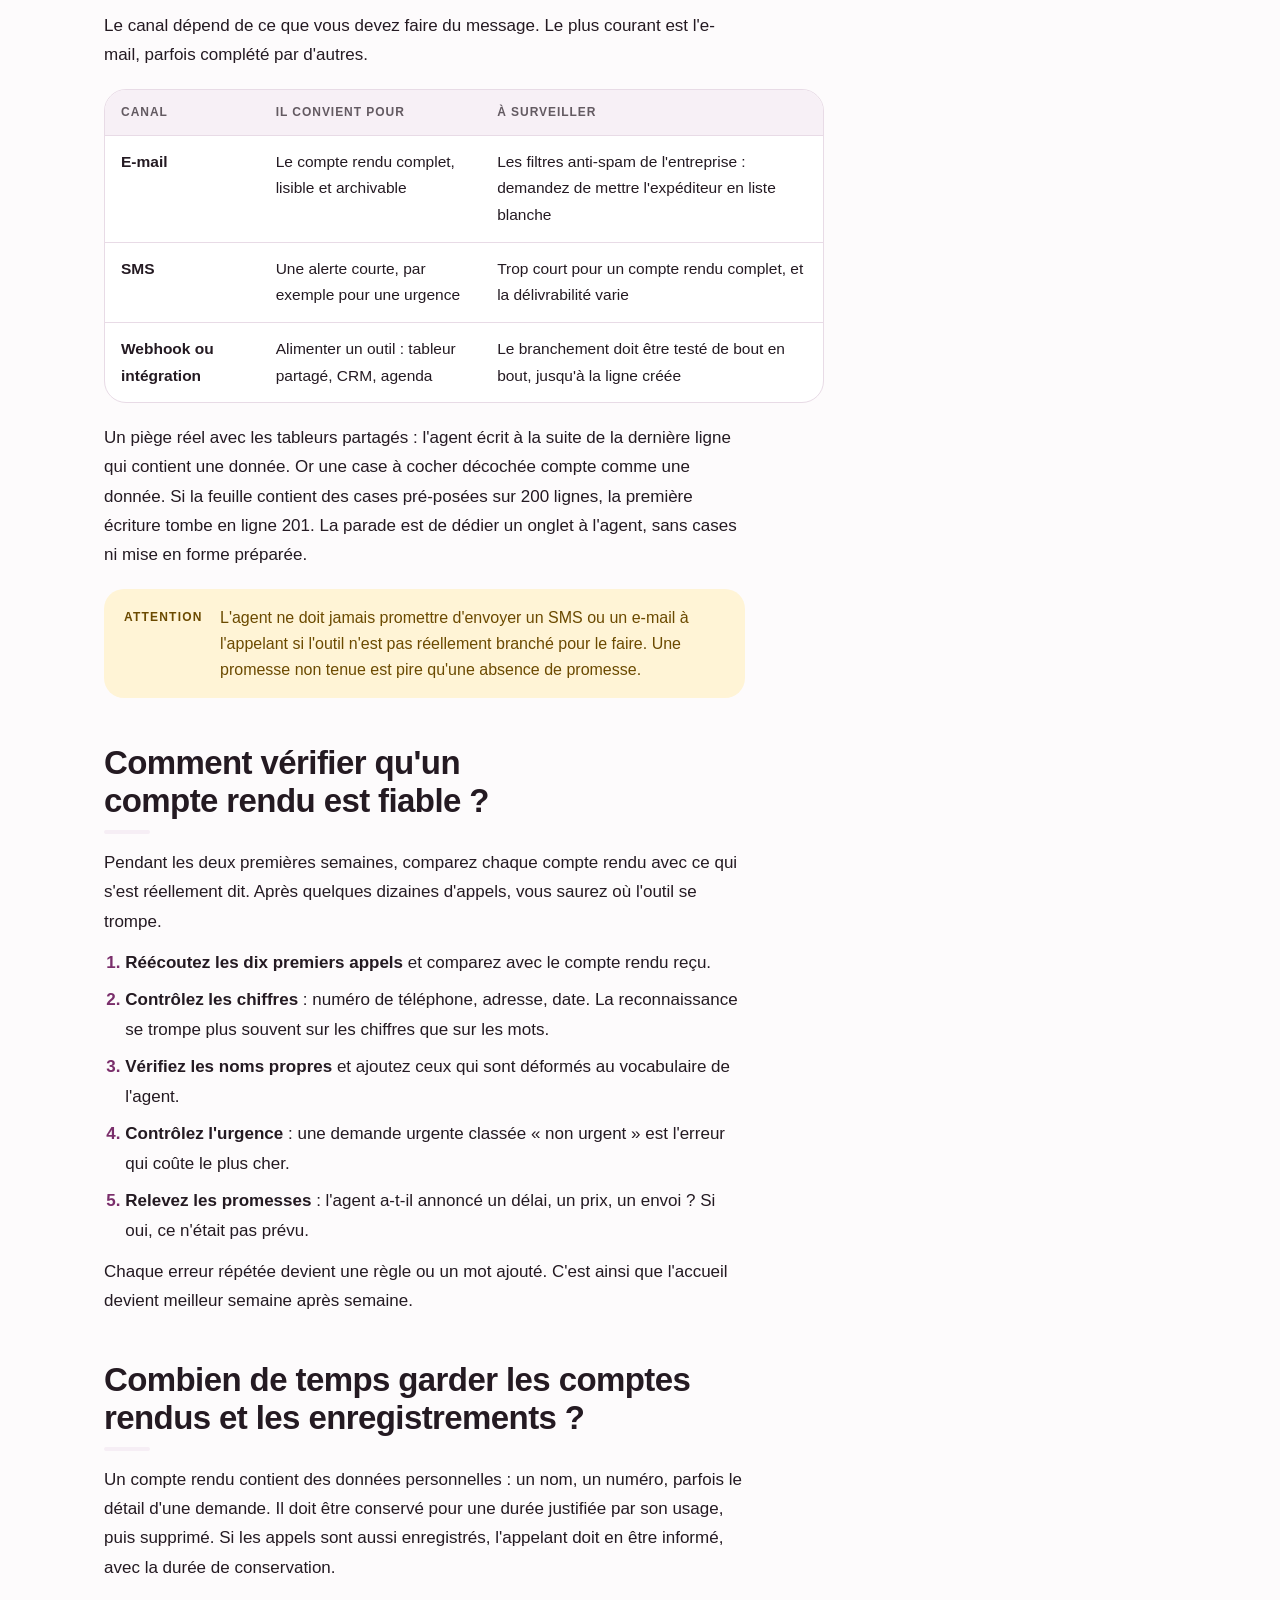
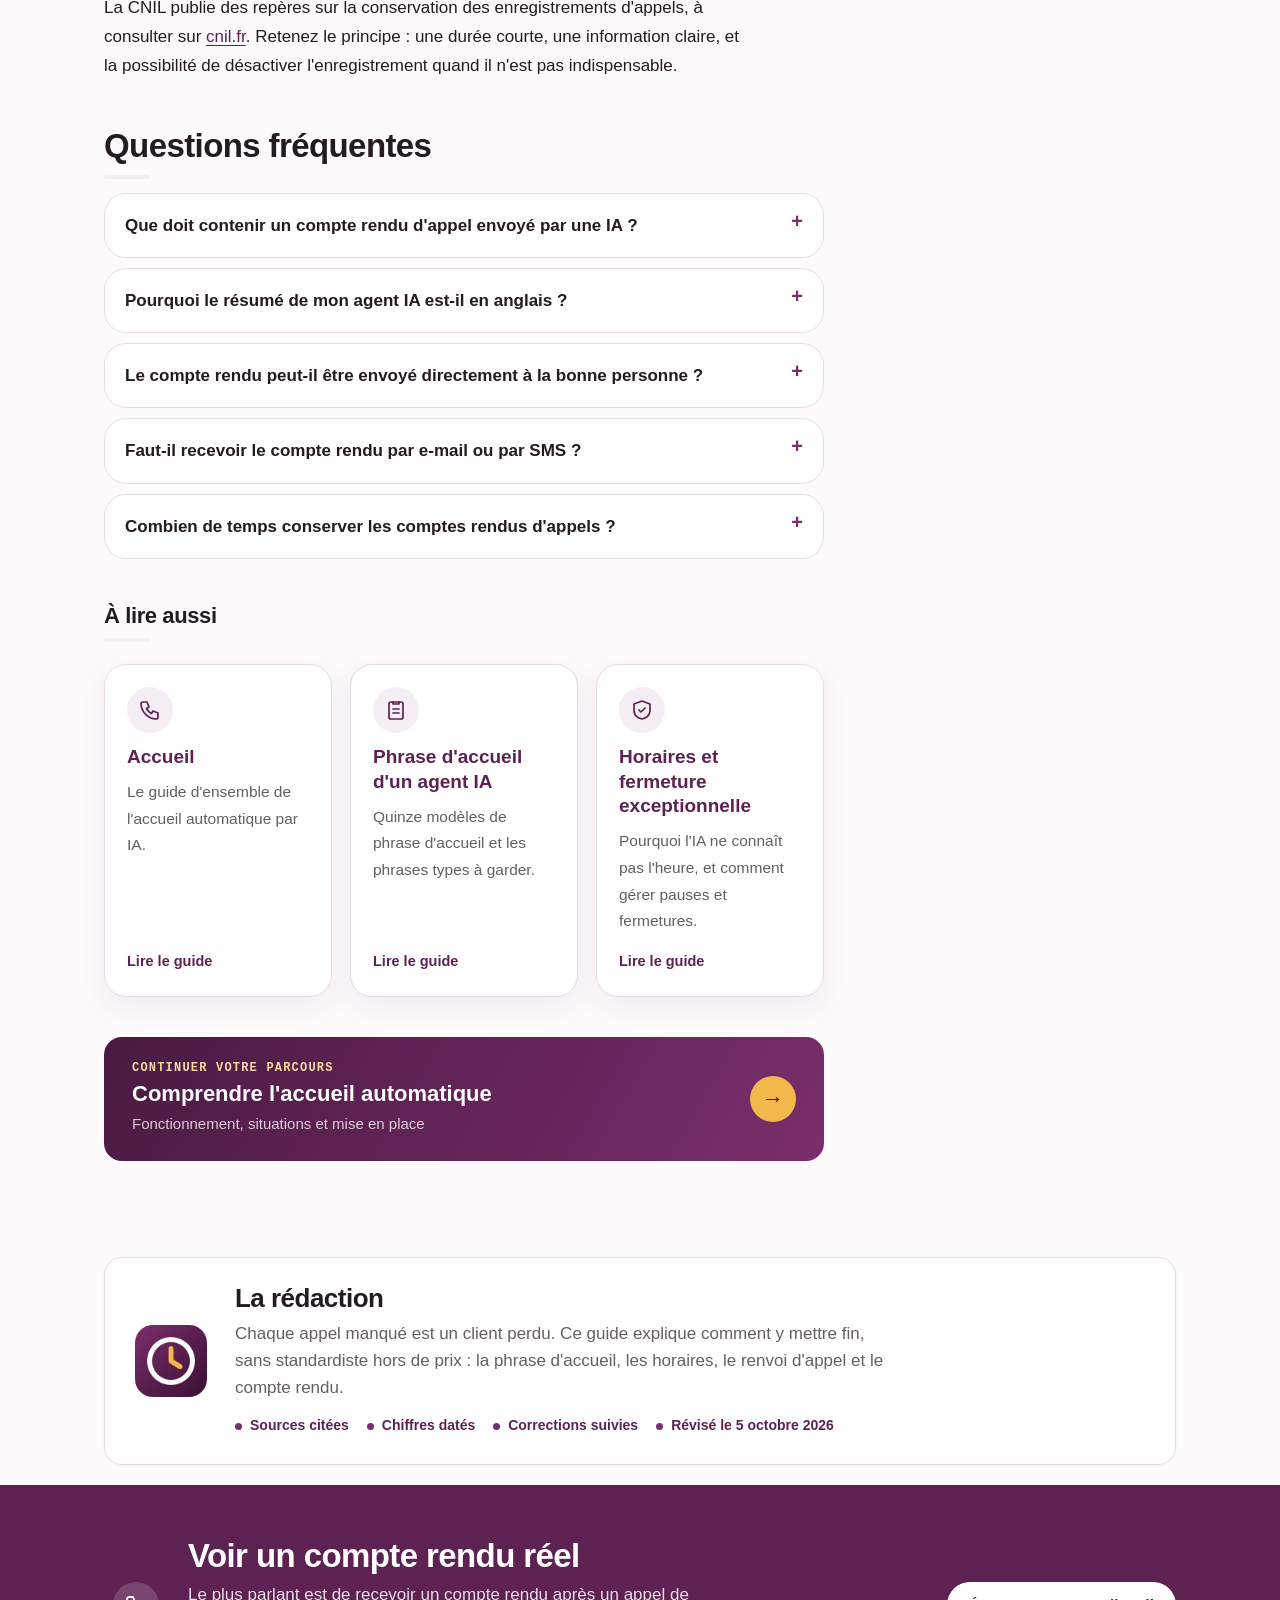
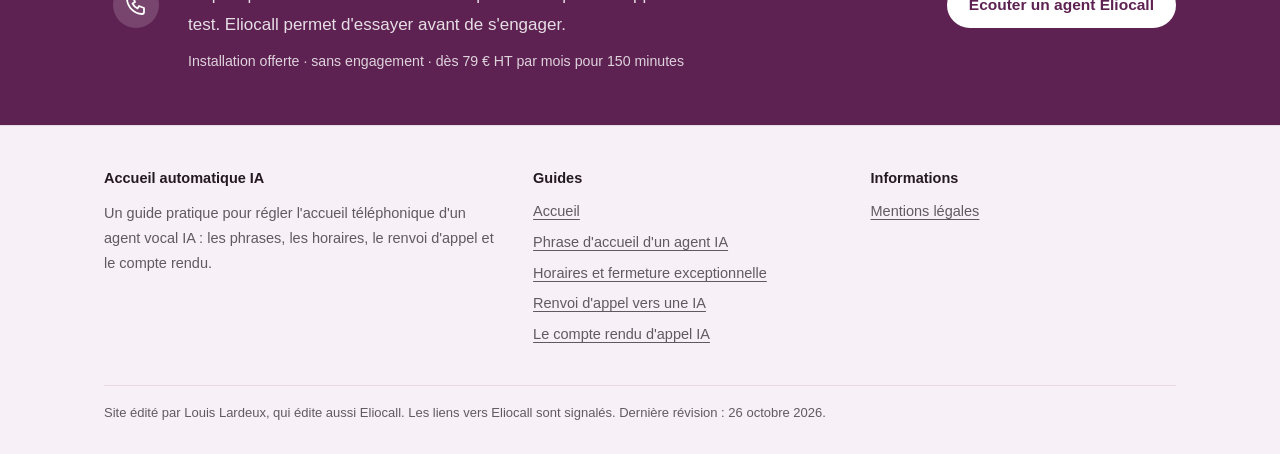
==== commit 8ac282d8: "SEO 26/10 : intention de recherche, liens À lire aussi tournants, descriptions, dates" ====
--- a/compte-rendu-d-appel-ia/index.html
+++ b/compte-rendu-d-appel-ia/index.html
@@ -4,13 +4,13 @@
 <meta charset="utf-8">
 <meta name="viewport" content="width=device-width, initial-scale=1">
 <title>Compte rendu d'appel par IA : champs et exemple</title>
-<meta name="description" content="Ce que doit contenir un compte rendu d&#x27;appel envoyé par une IA : les champs utiles, un exemple, le bon destinataire, français ou anglais, e-mail ou SMS.">
+<meta name="description" content="Ce que doit contenir un compte rendu d&#x27;appel envoyé par une IA : les champs utiles, un exemple, le bon destinataire, la langue, e-mail ou SMS.">
 <link rel="canonical" href="https://accueil-telephonique-automatique-ia.fr/compte-rendu-d-appel-ia/">
 <meta property="og:type" content="article">
 <meta property="og:locale" content="fr_FR">
 <meta property="og:site_name" content="Accueil automatique IA">
 <meta property="og:title" content="Compte rendu d&#x27;appel par IA : champs et exemple">
-<meta property="og:description" content="Ce que doit contenir un compte rendu d&#x27;appel envoyé par une IA : les champs utiles, un exemple, le bon destinataire, français ou anglais, e-mail ou SMS.">
+<meta property="og:description" content="Ce que doit contenir un compte rendu d&#x27;appel envoyé par une IA : les champs utiles, un exemple, le bon destinataire, la langue, e-mail ou SMS.">
 <meta property="og:url" content="https://accueil-telephonique-automatique-ia.fr/compte-rendu-d-appel-ia/">
 <meta property="og:image" content="https://accueil-telephonique-automatique-ia.fr/og-image.png">
 <meta property="og:image:width" content="1200">
@@ -26,7 +26,7 @@
 
 <meta http-equiv="Content-Security-Policy" content="default-src 'self'; script-src 'self' 'unsafe-inline'; style-src 'self' 'unsafe-inline'; img-src 'self' data:; base-uri 'self'; form-action 'none'">
 <meta name="referrer" content="strict-origin-when-cross-origin">
-<script type="application/ld+json">{"@context": "https://schema.org", "@graph": [{"@type": "BreadcrumbList", "itemListElement": [{"@type": "ListItem", "position": 1, "name": "Accueil", "item": "https://accueil-telephonique-automatique-ia.fr/"}, {"@type": "ListItem", "position": 2, "name": "Compte rendu", "item": "https://accueil-telephonique-automatique-ia.fr/compte-rendu-d-appel-ia/"}]}, {"@type": "Article", "headline": "Compte rendu d'appel par IA : ce qu'il doit contenir pour être utile", "description": "Ce que doit contenir un compte rendu d'appel envoyé par une IA : les champs utiles, un exemple, le bon destinataire, français ou anglais, e-mail ou SMS.", "inLanguage": "fr-FR", "datePublished": "2026-10-05", "dateModified": "2026-10-26", "mainEntityOfPage": "https://accueil-telephonique-automatique-ia.fr/compte-rendu-d-appel-ia/", "author": {"@type": "Organization", "name": "Accueil automatique IA", "url": "https://accueil-telephonique-automatique-ia.fr"}, "publisher": {"@type": "Organization", "name": "Accueil automatique IA", "url": "https://accueil-telephonique-automatique-ia.fr"}}, {"@type": "FAQPage", "mainEntity": [{"@type": "Question", "name": "Que doit contenir un compte rendu d'appel envoyé par une IA ?", "acceptedAnswer": {"@type": "Answer", "text": "Au minimum : le nom de l'appelant, son numéro de téléphone, le motif en une phrase, le niveau d'urgence, le créneau de rappel souhaité et la personne concernée. La date et l'heure de l'appel complètent le message."}}, {"@type": "Question", "name": "Pourquoi le résumé de mon agent IA est-il en anglais ?", "acceptedAnswer": {"@type": "Answer", "text": "Certains outils génèrent par défaut le résumé en anglais, même pour un appel en français. Demandez explicitement un résumé en français, ou utilisez des champs d'extraction définis par vous, puis testez avec un vrai appel."}}, {"@type": "Question", "name": "Le compte rendu peut-il être envoyé directement à la bonne personne ?", "acceptedAnswer": {"@type": "Answer", "text": "Oui, si l'agent identifie le collaborateur cité ou le sujet de l'appel. Gardez une adresse en copie pour les cas où un nom est mal reconnu."}}, {"@type": "Question", "name": "Faut-il recevoir le compte rendu par e-mail ou par SMS ?", "acceptedAnswer": {"@type": "Answer", "text": "L'e-mail convient pour le compte rendu complet. Le SMS convient pour une alerte courte, par exemple en cas d'urgence. Les deux peuvent se combiner."}}, {"@type": "Question", "name": "Combien de temps conserver les comptes rendus d'appels ?", "acceptedAnswer": {"@type": "Answer", "text": "Le temps nécessaire au traitement de la demande, pas davantage. Appliquez une durée définie, supprimez ensuite, et consultez les repères de la CNIL sur la conservation des enregistrements."}}]}]}</script>
+<script type="application/ld+json">{"@context": "https://schema.org", "@graph": [{"@type": "BreadcrumbList", "itemListElement": [{"@type": "ListItem", "position": 1, "name": "Accueil", "item": "https://accueil-telephonique-automatique-ia.fr/"}, {"@type": "ListItem", "position": 2, "name": "Compte rendu", "item": "https://accueil-telephonique-automatique-ia.fr/compte-rendu-d-appel-ia/"}]}, {"@type": "Article", "headline": "Compte rendu d'appel par IA : ce qu'il doit contenir pour être utile", "description": "Ce que doit contenir un compte rendu d'appel envoyé par une IA : les champs utiles, un exemple, le bon destinataire, la langue, e-mail ou SMS.", "inLanguage": "fr-FR", "datePublished": "2026-10-05", "dateModified": "2026-10-26", "mainEntityOfPage": "https://accueil-telephonique-automatique-ia.fr/compte-rendu-d-appel-ia/", "author": {"@type": "Organization", "name": "Accueil automatique IA", "url": "https://accueil-telephonique-automatique-ia.fr"}, "publisher": {"@type": "Organization", "name": "Accueil automatique IA", "url": "https://accueil-telephonique-automatique-ia.fr"}}, {"@type": "FAQPage", "mainEntity": [{"@type": "Question", "name": "Que doit contenir un compte rendu d'appel envoyé par une IA ?", "acceptedAnswer": {"@type": "Answer", "text": "Au minimum : le nom de l'appelant, son numéro de téléphone, le motif en une phrase, le niveau d'urgence, le créneau de rappel souhaité et la personne concernée. La date et l'heure de l'appel complètent le message."}}, {"@type": "Question", "name": "Pourquoi le résumé de mon agent IA est-il en anglais ?", "acceptedAnswer": {"@type": "Answer", "text": "Certains outils génèrent par défaut le résumé en anglais, même pour un appel en français. Demandez explicitement un résumé en français, ou utilisez des champs d'extraction définis par vous, puis testez avec un vrai appel."}}, {"@type": "Question", "name": "Le compte rendu peut-il être envoyé directement à la bonne personne ?", "acceptedAnswer": {"@type": "Answer", "text": "Oui, si l'agent identifie le collaborateur cité ou le sujet de l'appel. Gardez une adresse en copie pour les cas où un nom est mal reconnu."}}, {"@type": "Question", "name": "Faut-il recevoir le compte rendu par e-mail ou par SMS ?", "acceptedAnswer": {"@type": "Answer", "text": "L'e-mail convient pour le compte rendu complet. Le SMS convient pour une alerte courte, par exemple en cas d'urgence. Les deux peuvent se combiner."}}, {"@type": "Question", "name": "Combien de temps conserver les comptes rendus d'appels ?", "acceptedAnswer": {"@type": "Answer", "text": "Le temps nécessaire au traitement de la demande, pas davantage. Appliquez une durée définie, supprimez ensuite, et consultez les repères de la CNIL sur la conservation des enregistrements."}}]}]}</script>
 <link rel="stylesheet" href="/style.css">
 <script>(function(){var d=document.documentElement;if(window.matchMedia&&matchMedia("(prefers-reduced-motion: reduce)").matches)return;d.classList.add("a-js");setTimeout(function(){if(!window.__rvok)d.classList.add("a-show")},3500)})();</script>
 </head>
@@ -36,11 +36,11 @@
 <header class="a-top"><div class="a-wrap"><a class="a-brand" href="/">Accueil <span>automatique IA</span></a><nav class="a-nav" aria-label="Navigation"><a href="/phrase-d-accueil-ia/">Phrase d'accueil</a><a href="/horaires-pause-midi-fermeture/">Horaires et fermetures</a><a href="/renvoi-d-appel-vers-une-ia/">Renvoi d'appel</a><a href="/compte-rendu-d-appel-ia/" class="a-cur">Compte rendu</a></nav><a class="a-btn a-small" href="https://eliocall.com/?utm_source=accueil-telephonique-automatique-ia&amp;utm_medium=guide&amp;utm_campaign=header" rel="nofollow sponsored noopener">Écouter Eliocall</a></div></header>
 <main id="contenu">
 <div class="a-page-head"><div class="a-wrap"><div class="a-eq" aria-hidden="true"><i></i><i></i><i></i><i></i><i></i></div><div class="a-crumbs"><a href="/">Accueil</a><i>›</i>Compte rendu</div><div class="a-kicker">Après l'appel</div><h1>Compte rendu d'appel par IA&nbsp;: ce qu'il doit contenir pour être utile</h1><p class="a-lead">Quand une IA répond à votre place, le compte rendu est la seule trace de l'appel que vous lirez. Voici les champs à exiger, un exemple concret et les erreurs à éviter.</p><div class="a-meta"><span>Mis à jour le 26 octobre 2026</span><span>6 min de lecture</span></div></div></div>
-<div class="a-wrap a-layout"><article class="a-doc"><div class="a-summary"><b>L'essentiel</b><ul><li>Un bon compte rendu est complet, fidèle à ce que l'appelant a dit, et adressé à la bonne personne.</li><li>Le format fixe (nom, numéro, motif, urgence, créneau, personne concernée) vaut mieux qu'un résumé libre.</li><li>Adressez-le par collaborateur, par sujet ou par agence, avec une adresse de secours en copie.</li><li>Certains outils résument en anglais par défaut&nbsp;: testez avec un appel en français.</li><li>Relisez chaque compte rendu les deux premières semaines&nbsp;: chiffres, noms propres, urgence.</li></ul></div><section id="a-quoi-sert-le-compte-rendu-d-un-appel-pris-par-" class="a-rv"><h2>À quoi sert le compte rendu d'un appel pris par une IA&nbsp;?</h2><p>Quand une IA répond à votre place, le compte rendu est la seule trace de l'appel que vous lirez vraiment. C'est lui qui transforme une conversation que vous n'avez pas entendue en une action&nbsp;: rappeler, répondre par écrit, ouvrir un dossier.</p><p>Un bon compte rendu se lit en dix secondes et se traite sans écouter l'enregistrement. Un mauvais compte rendu oblige à tout réécouter, ou pire, à rappeler l'appelant pour lui reposer les questions. L'accueil automatique n'a alors rien fait gagner.</p><p>Trois qualités le définissent&nbsp;: il est <strong>complet</strong> (tout ce qu'il faut pour rappeler), <strong>fidèle</strong> (il rapporte ce que l'appelant a dit, pas ce que l'IA en a déduit) et <strong>bien adressé</strong> (il arrive à la bonne personne).</p></section><section id="quels-champs-doit-contenir-un-compte-rendu-d-app" class="a-rv"><h2>Quels champs doit contenir un compte rendu d'appel&nbsp;?</h2><p>Le format fixe vaut mieux qu'un résumé libre. Il assure que les mêmes informations apparaissent à chaque fois, et il se lit plus vite.</p><div class="a-tablewrap"><table><tr><th>Champ</th><th>Pourquoi il est utile</th><th>Exemple</th></tr><tr><td>Nom de l'appelant</td><td>Pour savoir à qui l'on s'adresse</td><td>Mme Garnier</td></tr><tr><td>Numéro de téléphone</td><td>Pour rappeler sans chercher</td><td>06 12 34 56 78</td></tr><tr><td>Motif de l'appel</td><td>En une phrase, avec les mots de l'appelant</td><td>Demande de rendez-vous pour son bilan annuel</td></tr><tr><td>Niveau d'urgence</td><td>Pour décider quoi traiter en premier</td><td>Non urgent</td></tr><tr><td>Créneau de rappel souhaité</td><td>Pour rappeler au bon moment</td><td>Demain avant 11 heures</td></tr><tr><td>Personne ou service concerné</td><td>Pour que le message arrive à la bonne personne</td><td>M. Lefèvre</td></tr><tr><td>Date et heure de l'appel</td><td>Pour suivre le délai de traitement</td><td>Lundi 10 h 05</td></tr></table></div><p>Selon le métier, on ajoute un champ&nbsp;: le bien concerné pour une agence immobilière, l'adresse pour une intervention, la formule demandée pour une auto-école, l'agence appelée pour un groupe. Évitez les champs qui ne serviront pas&nbsp;: ils allongent le message sans aide pour décider.</p></section><section id="a-quoi-ressemble-un-bon-compte-rendu-d-appel-ia" class="a-rv"><h2>À quoi ressemble un bon compte rendu d'appel IA&nbsp;?</h2><p>Voici un exemple fictif au format fixe. Il tient sur une dizaine de lignes et se traite d'un coup d'œil.</p><div class="a-callbox" role="img" aria-label="Exemple illustratif de compte rendu d'appel"><div class="a-bar"><span class="a-dot"></span> Compte rendu reçu par e-mail, lundi à 10 h 12</div><div class="a-tablewrap"><table><tr><th>Champ</th><th>Contenu</th></tr><tr><td>Appelante</td><td>Mme Garnier</td></tr><tr><td>Téléphone</td><td>06 12 34 56 78</td></tr><tr><td>Motif</td><td>Demande de rendez-vous pour son bilan annuel. Elle précise qu'elle a des questions sur ses déductions.</td></tr><tr><td>Urgence</td><td>Non</td></tr><tr><td>Rappel souhaité</td><td>Demain avant 11 heures</td></tr><tr><td>Concerne</td><td>M. Lefèvre</td></tr></table></div><p class="a-note">Exemple illustratif, pas un appel réel.</p></div><p>Trois détails font la différence. Le motif reprend les mots de l'appelant au lieu de les réécrire. Le nom du collaborateur est précis. Et le créneau de rappel est exploitable&nbsp;: «&nbsp;demain avant 11 heures&nbsp;», pas «&nbsp;dès que possible&nbsp;».</p></section><section id="a-qui-envoyer-le-compte-rendu-une-boite-commune-" class="a-rv"><h2>À qui envoyer le compte rendu&nbsp;: une boîte commune ou la bonne personne&nbsp;?</h2><p>Une boîte commune est le réflexe le plus simple, et le plus risqué&nbsp;: chacun pense que quelqu'un d'autre traite le message. Le mieux est d'adresser chaque compte rendu à la personne qui doit agir.</p><ul class="a-clean"><li><strong>Par collaborateur nommé</strong>&nbsp;: si l'appelant demande quelqu'un, le message va à cette personne, avec une copie à une adresse de secours.</li><li><strong>Par sujet</strong>&nbsp;: paie, comptabilité, juridique, commercial. Une adresse de fonction par domaine évite de chercher le bon interlocuteur.</li><li><strong>Par agence appelée</strong>&nbsp;: dans un groupe, le message part à l'agence dont le numéro a été composé, pas à une boîte centrale.</li><li><strong>Par niveau d'urgence</strong>&nbsp;: un message urgent peut aussi déclencher une alerte courte en plus de l'e-mail.</li></ul><p>Cas rencontré sur le terrain, rendu anonyme&nbsp;: un cabinet d'une dizaine de collaborateurs fait aiguiller chaque message vers le collaborateur cité par l'appelant. Pour les appels sur la paie ou le social, qui ne citent souvent personne, le message part vers l'adresse du domaine concerné. Une adresse d'administration reste en copie de tout, pour que rien ne tombe dans le vide quand la reconnaissance d'un nom propre échoue.</p><div class="a-callout a-co-tip"><strong>À retenir</strong><div><p>Les noms propres sont le point faible de la reconnaissance vocale. Gardez toujours une adresse en copie, et ajoutez les noms de vos collaborateurs au vocabulaire de l'agent.</p></div></div></section><section id="pourquoi-certains-comptes-rendus-arrivent-ils-en" class="a-rv"><h2>Pourquoi certains comptes rendus arrivent-ils en anglais&nbsp;?</h2><p>C'est un défaut surprenant, mais courant&nbsp;: certains outils produisent par défaut le résumé en anglais, même quand l'appel s'est déroulé entièrement en français. Le résumé automatique est généré par un modèle qui, sans consigne de langue, choisit sa langue par défaut.</p><p>Le résultat est un e-mail en anglais envoyé à des collaborateurs francophones, avec des tournures qui reprennent des termes comme «&nbsp;the user&nbsp;». Pour l'éviter&nbsp;:</p><ul class="a-clean"><li><strong>Demandez explicitement un résumé en français</strong>, avec une consigne de langue stricte.</li><li><strong>Adoptez le point de vue de l'entreprise</strong>&nbsp;: «&nbsp;l'appelant demande…&nbsp;», jamais «&nbsp;l'utilisateur&nbsp;».</li><li><strong>Préférez des champs définis par vous</strong> (nom, motif, urgence, collaborateur) au résumé automatique, quand l'outil le permet&nbsp;: ils sont plus stables et vous gardez la main sur la langue.</li><li><strong>Testez avec un appel en français</strong> et lisez le compte rendu reçu, pas seulement le résumé affiché dans l'outil.</li></ul></section><section id="e-mail-sms-ou-integration-quel-canal-choisir-pou" class="a-rv"><h2>E-mail, SMS ou intégration&nbsp;: quel canal choisir pour le compte rendu&nbsp;?</h2><p>Le canal dépend de ce que vous devez faire du message. Le plus courant est l'e-mail, parfois complété par d'autres.</p><div class="a-tablewrap"><table><tr><th>Canal</th><th>Il convient pour</th><th>À surveiller</th></tr><tr><td>E-mail</td><td>Le compte rendu complet, lisible et archivable</td><td>Les filtres anti-spam de l'entreprise&nbsp;: demandez de mettre l'expéditeur en liste blanche</td></tr><tr><td>SMS</td><td>Une alerte courte, par exemple pour une urgence</td><td>Trop court pour un compte rendu complet, et la délivrabilité varie</td></tr><tr><td>Webhook ou intégration</td><td>Alimenter un outil&nbsp;: tableur partagé, CRM, agenda</td><td>Le branchement doit être testé de bout en bout, jusqu'à la ligne créée</td></tr></table></div><p>Un piège réel avec les tableurs partagés&nbsp;: l'agent écrit à la suite de la dernière ligne qui contient une donnée. Or une case à cocher décochée compte comme une donnée. Si la feuille contient des cases pré-posées sur 200 lignes, la première écriture tombe en ligne 201. La parade est de dédier un onglet à l'agent, sans cases ni mise en forme préparée.</p><div class="a-callout a-co-warn"><strong>Attention</strong><div><p>L'agent ne doit jamais promettre d'envoyer un SMS ou un e-mail à l'appelant si l'outil n'est pas réellement branché pour le faire. Une promesse non tenue est pire qu'une absence de promesse.</p></div></div></section><section id="comment-verifier-qu-un-compte-rendu-est-fiable" class="a-rv"><h2>Comment vérifier qu'un compte rendu est fiable&nbsp;?</h2><p>Pendant les deux premières semaines, comparez chaque compte rendu avec ce qui s'est réellement dit. Après quelques dizaines d'appels, vous saurez où l'outil se trompe.</p><ol class="a-rules"><li><strong>Réécoutez les dix premiers appels</strong> et comparez avec le compte rendu reçu.</li><li><strong>Contrôlez les chiffres</strong>&nbsp;: numéro de téléphone, adresse, date. La reconnaissance se trompe plus souvent sur les chiffres que sur les mots.</li><li><strong>Vérifiez les noms propres</strong> et ajoutez ceux qui sont déformés au vocabulaire de l'agent.</li><li><strong>Contrôlez l'urgence</strong>&nbsp;: une demande urgente classée «&nbsp;non urgent&nbsp;» est l'erreur qui coûte le plus cher.</li><li><strong>Relevez les promesses</strong>&nbsp;: l'agent a-t-il annoncé un délai, un prix, un envoi&nbsp;? Si oui, ce n'était pas prévu.</li></ol><p>Chaque erreur répétée devient une règle ou un mot ajouté. C'est ainsi que l'accueil devient meilleur semaine après semaine.</p></section><section id="combien-de-temps-garder-les-comptes-rendus-et-le" class="a-rv"><h2>Combien de temps garder les comptes rendus et les enregistrements&nbsp;?</h2><p>Un compte rendu contient des données personnelles&nbsp;: un nom, un numéro, parfois le détail d'une demande. Il doit être conservé pour une durée justifiée par son usage, puis supprimé. Si les appels sont aussi enregistrés, l'appelant doit en être informé, avec la durée de conservation.</p><p>La CNIL publie des repères sur la conservation des enregistrements d'appels, à consulter sur <a href="https://www.cnil.fr/" rel="noopener">cnil.fr</a>. Retenez le principe&nbsp;: une durée courte, une information claire, et la possibilité de désactiver l'enregistrement quand il n'est pas indispensable.</p></section><section id="questions" class="a-rv"><h2>Questions fréquentes</h2><details><summary>Que doit contenir un compte rendu d'appel envoyé par une IA&nbsp;?</summary><p>Au minimum&nbsp;: le nom de l'appelant, son numéro de téléphone, le motif en une phrase, le niveau d'urgence, le créneau de rappel souhaité et la personne concernée. La date et l'heure de l'appel complètent le message.</p></details><details><summary>Pourquoi le résumé de mon agent IA est-il en anglais&nbsp;?</summary><p>Certains outils génèrent par défaut le résumé en anglais, même pour un appel en français. Demandez explicitement un résumé en français, ou utilisez des champs d'extraction définis par vous, puis testez avec un vrai appel.</p></details><details><summary>Le compte rendu peut-il être envoyé directement à la bonne personne&nbsp;?</summary><p>Oui, si l'agent identifie le collaborateur cité ou le sujet de l'appel. Gardez une adresse en copie pour les cas où un nom est mal reconnu.</p></details><details><summary>Faut-il recevoir le compte rendu par e-mail ou par SMS&nbsp;?</summary><p>L'e-mail convient pour le compte rendu complet. Le SMS convient pour une alerte courte, par exemple en cas d'urgence. Les deux peuvent se combiner.</p></details><details><summary>Combien de temps conserver les comptes rendus d'appels&nbsp;?</summary><p>Le temps nécessaire au traitement de la demande, pas davantage. Appliquez une durée définie, supprimez ensuite, et consultez les repères de la CNIL sur la conservation des enregistrements.</p></details></section><div class="a-related"><h2>À lire aussi</h2><div class="a-cards a-cols3"><a class="a-card" href="/"><span class="a-ico" aria-hidden="true"><svg viewBox="0 0 24 24" width="24" height="24" fill="none" stroke="currentColor" stroke-width="1.7" stroke-linecap="round" stroke-linejoin="round"><path d="M5 4h4l2 5-2.5 1.5a11 11 0 0 0 5 5L15 13l5 2v4a2 2 0 0 1-2 2A16 16 0 0 1 3 6a2 2 0 0 1 2-2z"/></svg></span><h3>Accueil</h3><p>Le guide d'ensemble de l'accueil automatique par IA.</p><span class="a-more">Lire le guide</span></a><a class="a-card" href="/phrase-d-accueil-ia/"><span class="a-ico" aria-hidden="true"><svg viewBox="0 0 24 24" width="24" height="24" fill="none" stroke="currentColor" stroke-width="1.7" stroke-linecap="round" stroke-linejoin="round"><rect x="5" y="4" width="14" height="17" rx="2"/><path d="M9 4v2h6V4M9 11h6M9 15h6"/></svg></span><h3>Phrase d'accueil d'un agent IA</h3><p>Huit modèles de phrase d'accueil par situation et par métier.</p><span class="a-more">Lire le guide</span></a><a class="a-card" href="/horaires-pause-midi-fermeture/"><span class="a-ico" aria-hidden="true"><svg viewBox="0 0 24 24" width="24" height="24" fill="none" stroke="currentColor" stroke-width="1.7" stroke-linecap="round" stroke-linejoin="round"><path d="M12 3l8 3v6c0 5-3.5 8-8 9-4.5-1-8-4-8-9V6z"/><path d="M9 12l2 2 4-4"/></svg></span><h3>Horaires et fermeture exceptionnelle</h3><p>Pourquoi l'IA ne connaît pas l'heure, et comment gérer pauses et fermetures.</p><span class="a-more">Lire le guide</span></a></div></div><div id="nx-box" hidden></div></article><aside class="a-side"><nav class="a-toc" aria-label="Sommaire"><b>Sommaire</b><ol><li><a href="#a-quoi-sert-le-compte-rendu-d-un-appel-pris-par-">À quoi sert le compte rendu d'un appel pris par une IA&nbsp;?</a></li><li><a href="#quels-champs-doit-contenir-un-compte-rendu-d-app">Quels champs doit contenir un compte rendu d'appel&nbsp;?</a></li><li><a href="#a-quoi-ressemble-un-bon-compte-rendu-d-appel-ia">À quoi ressemble un bon compte rendu d'appel IA&nbsp;?</a></li><li><a href="#a-qui-envoyer-le-compte-rendu-une-boite-commune-">À qui envoyer le compte rendu&nbsp;: une boîte commune ou la bonne personne&nbsp;?</a></li><li><a href="#pourquoi-certains-comptes-rendus-arrivent-ils-en">Pourquoi certains comptes rendus arrivent-ils en anglais&nbsp;?</a></li><li><a href="#e-mail-sms-ou-integration-quel-canal-choisir-pou">E-mail, SMS ou intégration&nbsp;: quel canal choisir pour le compte rendu&nbsp;?</a></li><li><a href="#comment-verifier-qu-un-compte-rendu-est-fiable">Comment vérifier qu'un compte rendu est fiable&nbsp;?</a></li><li><a href="#combien-de-temps-garder-les-comptes-rendus-et-le">Combien de temps garder les comptes rendus et les enregistrements&nbsp;?</a></li></ol></nav><div class="a-sidecta"><b>Entendez-le décrocher</b><p>Un agent vocal Eliocall répond à votre place, à toute heure. Installation offerte, sans engagement.</p><a class="a-btn" href="https://eliocall.com/?utm_source=accueil-telephonique-automatique-ia&utm_medium=guide&utm_campaign=ecouter#hero-form" rel="nofollow sponsored noopener">Écouter un agent</a><small style="display:block;margin-top:10px;opacity:.75">Dès 79 € HT par mois · 150 minutes</small></div><div id="jr-box" hidden></div></aside></div>
-<section class="a-rdn" id="redaction"><div class="a-wrap"><div class="a-rdc"><img class="a-rdm" src="/icon-192.png" alt="" width="72" height="72" loading="lazy" decoding="async"><div><h2>La rédaction</h2><p>Chaque appel manqué est un client perdu. Ce guide explique comment y mettre fin, sans standardiste hors de prix&nbsp;: la phrase d'accueil, les horaires, le renvoi d'appel et le compte rendu.</p><ul><li>Sources citées</li><li>Chiffres datés</li><li>Corrections suivies</li><li>Révisé le 8 octobre 2026</li></ul></div></div></div></section>
+<div class="a-wrap a-layout"><article class="a-doc"><div class="a-summary"><b>L'essentiel</b><ul><li>Un bon compte rendu est complet, fidèle à ce que l'appelant a dit, et adressé à la bonne personne.</li><li>Le format fixe (nom, numéro, motif, urgence, créneau, personne concernée) vaut mieux qu'un résumé libre.</li><li>Adressez-le par collaborateur, par sujet ou par agence, avec une adresse de secours en copie.</li><li>Certains outils résument en anglais par défaut&nbsp;: testez avec un appel en français.</li><li>Relisez chaque compte rendu les deux premières semaines&nbsp;: chiffres, noms propres, urgence.</li></ul></div><section id="a-quoi-sert-le-compte-rendu-d-un-appel-pris-par-" class="a-rv"><h2>À quoi sert le compte rendu d'un appel pris par une IA&nbsp;?</h2><p>Quand une IA répond à votre place, le compte rendu est la seule trace de l'appel que vous lirez vraiment. C'est lui qui transforme une conversation que vous n'avez pas entendue en une action&nbsp;: rappeler, répondre par écrit, ouvrir un dossier.</p><p>Un bon compte rendu se lit en dix secondes et se traite sans écouter l'enregistrement. Un mauvais compte rendu oblige à tout réécouter, ou pire, à rappeler l'appelant pour lui reposer les questions. L'accueil automatique n'a alors rien fait gagner.</p><p>Trois qualités le définissent&nbsp;: il est <strong>complet</strong> (tout ce qu'il faut pour rappeler), <strong>fidèle</strong> (il rapporte ce que l'appelant a dit, pas ce que l'IA en a déduit) et <strong>bien adressé</strong> (il arrive à la bonne personne).</p></section><section id="quels-champs-doit-contenir-un-compte-rendu-d-app" class="a-rv"><h2>Quels champs doit contenir un compte rendu d'appel&nbsp;?</h2><p>Le format fixe vaut mieux qu'un résumé libre. Il assure que les mêmes informations apparaissent à chaque fois, et il se lit plus vite.</p><div class="a-tablewrap"><table><tr><th>Champ</th><th>Pourquoi il est utile</th><th>Exemple</th></tr><tr><td>Nom de l'appelant</td><td>Pour savoir à qui l'on s'adresse</td><td>Mme Garnier</td></tr><tr><td>Numéro de téléphone</td><td>Pour rappeler sans chercher</td><td>06 12 34 56 78</td></tr><tr><td>Motif de l'appel</td><td>En une phrase, avec les mots de l'appelant</td><td>Demande de rendez-vous pour son bilan annuel</td></tr><tr><td>Niveau d'urgence</td><td>Pour décider quoi traiter en premier</td><td>Non urgent</td></tr><tr><td>Créneau de rappel souhaité</td><td>Pour rappeler au bon moment</td><td>Demain avant 11 heures</td></tr><tr><td>Personne ou service concerné</td><td>Pour que le message arrive à la bonne personne</td><td>M. Lefèvre</td></tr><tr><td>Date et heure de l'appel</td><td>Pour suivre le délai de traitement</td><td>Lundi 10 h 05</td></tr></table></div><p>Selon le métier, on ajoute un champ&nbsp;: le bien concerné pour une agence immobilière, l'adresse pour une intervention, la formule demandée pour une auto-école, l'agence appelée pour un groupe. Évitez les champs qui ne serviront pas&nbsp;: ils allongent le message sans aide pour décider.</p></section><section id="a-quoi-ressemble-un-bon-compte-rendu-d-appel-ia" class="a-rv"><h2>À quoi ressemble un bon compte rendu d'appel IA&nbsp;?</h2><p>Voici un exemple fictif au format fixe. Il tient sur une dizaine de lignes et se traite d'un coup d'œil.</p><div class="a-callbox" role="img" aria-label="Exemple illustratif de compte rendu d'appel"><div class="a-bar"><span class="a-dot"></span> Compte rendu reçu par e-mail, lundi à 10 h 12</div><div class="a-tablewrap"><table><tr><th>Champ</th><th>Contenu</th></tr><tr><td>Appelante</td><td>Mme Garnier</td></tr><tr><td>Téléphone</td><td>06 12 34 56 78</td></tr><tr><td>Motif</td><td>Demande de rendez-vous pour son bilan annuel. Elle précise qu'elle a des questions sur ses déductions.</td></tr><tr><td>Urgence</td><td>Non</td></tr><tr><td>Rappel souhaité</td><td>Demain avant 11 heures</td></tr><tr><td>Concerne</td><td>M. Lefèvre</td></tr></table></div><p class="a-note">Exemple illustratif, pas un appel réel.</p></div><p>Trois détails font la différence. Le motif reprend les mots de l'appelant au lieu de les réécrire. Le nom du collaborateur est précis. Et le créneau de rappel est exploitable&nbsp;: «&nbsp;demain avant 11 heures&nbsp;», pas «&nbsp;dès que possible&nbsp;».</p></section><section id="a-qui-envoyer-le-compte-rendu-une-boite-commune-" class="a-rv"><h2>À qui envoyer le compte rendu&nbsp;: une boîte commune ou la bonne personne&nbsp;?</h2><p>Une boîte commune est le réflexe le plus simple, et le plus risqué&nbsp;: chacun pense que quelqu'un d'autre traite le message. Le mieux est d'adresser chaque compte rendu à la personne qui doit agir.</p><ul class="a-clean"><li><strong>Par collaborateur nommé</strong>&nbsp;: si l'appelant demande quelqu'un, le message va à cette personne, avec une copie à une adresse de secours.</li><li><strong>Par sujet</strong>&nbsp;: paie, comptabilité, juridique, commercial. Une adresse de fonction par domaine évite de chercher le bon interlocuteur.</li><li><strong>Par agence appelée</strong>&nbsp;: dans un groupe, le message part à l'agence dont le numéro a été composé, pas à une boîte centrale.</li><li><strong>Par niveau d'urgence</strong>&nbsp;: un message urgent peut aussi déclencher une alerte courte en plus de l'e-mail.</li></ul><p>Cas rencontré sur le terrain, rendu anonyme&nbsp;: un cabinet d'une dizaine de collaborateurs fait aiguiller chaque message vers le collaborateur cité par l'appelant. Pour les appels sur la paie ou le social, qui ne citent souvent personne, le message part vers l'adresse du domaine concerné. Une adresse d'administration reste en copie de tout, pour que rien ne tombe dans le vide quand la reconnaissance d'un nom propre échoue.</p><div class="a-callout a-co-tip"><strong>À retenir</strong><div><p>Les noms propres sont le point faible de la reconnaissance vocale. Gardez toujours une adresse en copie, et ajoutez les noms de vos collaborateurs au vocabulaire de l'agent.</p></div></div></section><section id="pourquoi-certains-comptes-rendus-arrivent-ils-en" class="a-rv"><h2>Pourquoi certains comptes rendus arrivent-ils en anglais&nbsp;?</h2><p>C'est un défaut surprenant, mais courant&nbsp;: certains outils produisent par défaut le résumé en anglais, même quand l'appel s'est déroulé entièrement en français. Le résumé automatique est généré par un modèle qui, sans consigne de langue, choisit sa langue par défaut.</p><p>Le résultat est un e-mail en anglais envoyé à des collaborateurs francophones, avec des tournures qui reprennent des termes comme «&nbsp;the user&nbsp;». Pour l'éviter&nbsp;:</p><ul class="a-clean"><li><strong>Demandez explicitement un résumé en français</strong>, avec une consigne de langue stricte.</li><li><strong>Adoptez le point de vue de l'entreprise</strong>&nbsp;: «&nbsp;l'appelant demande…&nbsp;», jamais «&nbsp;l'utilisateur&nbsp;».</li><li><strong>Préférez des champs définis par vous</strong> (nom, motif, urgence, collaborateur) au résumé automatique, quand l'outil le permet&nbsp;: ils sont plus stables et vous gardez la main sur la langue.</li><li><strong>Testez avec un appel en français</strong> et lisez le compte rendu reçu, pas seulement le résumé affiché dans l'outil.</li></ul></section><section id="e-mail-sms-ou-integration-quel-canal-choisir-pou" class="a-rv"><h2>E-mail, SMS ou intégration&nbsp;: quel canal choisir pour le compte rendu&nbsp;?</h2><p>Le canal dépend de ce que vous devez faire du message. Le plus courant est l'e-mail, parfois complété par d'autres.</p><div class="a-tablewrap"><table><tr><th>Canal</th><th>Il convient pour</th><th>À surveiller</th></tr><tr><td>E-mail</td><td>Le compte rendu complet, lisible et archivable</td><td>Les filtres anti-spam de l'entreprise&nbsp;: demandez de mettre l'expéditeur en liste blanche</td></tr><tr><td>SMS</td><td>Une alerte courte, par exemple pour une urgence</td><td>Trop court pour un compte rendu complet, et la délivrabilité varie</td></tr><tr><td>Webhook ou intégration</td><td>Alimenter un outil&nbsp;: tableur partagé, CRM, agenda</td><td>Le branchement doit être testé de bout en bout, jusqu'à la ligne créée</td></tr></table></div><p>Un piège réel avec les tableurs partagés&nbsp;: l'agent écrit à la suite de la dernière ligne qui contient une donnée. Or une case à cocher décochée compte comme une donnée. Si la feuille contient des cases pré-posées sur 200 lignes, la première écriture tombe en ligne 201. La parade est de dédier un onglet à l'agent, sans cases ni mise en forme préparée.</p><div class="a-callout a-co-warn"><strong>Attention</strong><div><p>L'agent ne doit jamais promettre d'envoyer un SMS ou un e-mail à l'appelant si l'outil n'est pas réellement branché pour le faire. Une promesse non tenue est pire qu'une absence de promesse.</p></div></div></section><section id="comment-verifier-qu-un-compte-rendu-est-fiable" class="a-rv"><h2>Comment vérifier qu'un compte rendu est fiable&nbsp;?</h2><p>Pendant les deux premières semaines, comparez chaque compte rendu avec ce qui s'est réellement dit. Après quelques dizaines d'appels, vous saurez où l'outil se trompe.</p><ol class="a-rules"><li><strong>Réécoutez les dix premiers appels</strong> et comparez avec le compte rendu reçu.</li><li><strong>Contrôlez les chiffres</strong>&nbsp;: numéro de téléphone, adresse, date. La reconnaissance se trompe plus souvent sur les chiffres que sur les mots.</li><li><strong>Vérifiez les noms propres</strong> et ajoutez ceux qui sont déformés au vocabulaire de l'agent.</li><li><strong>Contrôlez l'urgence</strong>&nbsp;: une demande urgente classée «&nbsp;non urgent&nbsp;» est l'erreur qui coûte le plus cher.</li><li><strong>Relevez les promesses</strong>&nbsp;: l'agent a-t-il annoncé un délai, un prix, un envoi&nbsp;? Si oui, ce n'était pas prévu.</li></ol><p>Chaque erreur répétée devient une règle ou un mot ajouté. C'est ainsi que l'accueil devient meilleur semaine après semaine.</p></section><section id="combien-de-temps-garder-les-comptes-rendus-et-le" class="a-rv"><h2>Combien de temps garder les comptes rendus et les enregistrements&nbsp;?</h2><p>Un compte rendu contient des données personnelles&nbsp;: un nom, un numéro, parfois le détail d'une demande. Il doit être conservé pour une durée justifiée par son usage, puis supprimé. Si les appels sont aussi enregistrés, l'appelant doit en être informé, avec la durée de conservation.</p><p>La CNIL publie des repères sur la conservation des enregistrements d'appels, à consulter sur <a href="https://www.cnil.fr/" rel="noopener">cnil.fr</a>. Retenez le principe&nbsp;: une durée courte, une information claire, et la possibilité de désactiver l'enregistrement quand il n'est pas indispensable.</p></section><section id="questions" class="a-rv"><h2>Questions fréquentes</h2><details><summary>Que doit contenir un compte rendu d'appel envoyé par une IA&nbsp;?</summary><p>Au minimum&nbsp;: le nom de l'appelant, son numéro de téléphone, le motif en une phrase, le niveau d'urgence, le créneau de rappel souhaité et la personne concernée. La date et l'heure de l'appel complètent le message.</p></details><details><summary>Pourquoi le résumé de mon agent IA est-il en anglais&nbsp;?</summary><p>Certains outils génèrent par défaut le résumé en anglais, même pour un appel en français. Demandez explicitement un résumé en français, ou utilisez des champs d'extraction définis par vous, puis testez avec un vrai appel.</p></details><details><summary>Le compte rendu peut-il être envoyé directement à la bonne personne&nbsp;?</summary><p>Oui, si l'agent identifie le collaborateur cité ou le sujet de l'appel. Gardez une adresse en copie pour les cas où un nom est mal reconnu.</p></details><details><summary>Faut-il recevoir le compte rendu par e-mail ou par SMS&nbsp;?</summary><p>L'e-mail convient pour le compte rendu complet. Le SMS convient pour une alerte courte, par exemple en cas d'urgence. Les deux peuvent se combiner.</p></details><details><summary>Combien de temps conserver les comptes rendus d'appels&nbsp;?</summary><p>Le temps nécessaire au traitement de la demande, pas davantage. Appliquez une durée définie, supprimez ensuite, et consultez les repères de la CNIL sur la conservation des enregistrements.</p></details></section><div class="a-related"><h2>À lire aussi</h2><div class="a-cards a-cols3"><a class="a-card" href="/"><span class="a-ico" aria-hidden="true"><svg viewBox="0 0 24 24" width="24" height="24" fill="none" stroke="currentColor" stroke-width="1.7" stroke-linecap="round" stroke-linejoin="round"><path d="M5 4h4l2 5-2.5 1.5a11 11 0 0 0 5 5L15 13l5 2v4a2 2 0 0 1-2 2A16 16 0 0 1 3 6a2 2 0 0 1 2-2z"/></svg></span><h3>Accueil</h3><p>Le guide d'ensemble de l'accueil automatique par IA.</p><span class="a-more">Lire le guide</span></a><a class="a-card" href="/phrase-d-accueil-ia/"><span class="a-ico" aria-hidden="true"><svg viewBox="0 0 24 24" width="24" height="24" fill="none" stroke="currentColor" stroke-width="1.7" stroke-linecap="round" stroke-linejoin="round"><rect x="5" y="4" width="14" height="17" rx="2"/><path d="M9 4v2h6V4M9 11h6M9 15h6"/></svg></span><h3>Phrase d'accueil d'un agent IA</h3><p>Quinze modèles de phrase d'accueil et les phrases types à garder.</p><span class="a-more">Lire le guide</span></a><a class="a-card" href="/horaires-pause-midi-fermeture/"><span class="a-ico" aria-hidden="true"><svg viewBox="0 0 24 24" width="24" height="24" fill="none" stroke="currentColor" stroke-width="1.7" stroke-linecap="round" stroke-linejoin="round"><path d="M12 3l8 3v6c0 5-3.5 8-8 9-4.5-1-8-4-8-9V6z"/><path d="M9 12l2 2 4-4"/></svg></span><h3>Horaires et fermeture exceptionnelle</h3><p>Pourquoi l'IA ne connaît pas l'heure, et comment gérer pauses et fermetures.</p><span class="a-more">Lire le guide</span></a></div></div><div id="nx-box" hidden></div></article><aside class="a-side"><nav class="a-toc" aria-label="Sommaire"><b>Sommaire</b><ol><li><a href="#a-quoi-sert-le-compte-rendu-d-un-appel-pris-par-">À quoi sert le compte rendu d'un appel pris par une IA&nbsp;?</a></li><li><a href="#quels-champs-doit-contenir-un-compte-rendu-d-app">Quels champs doit contenir un compte rendu d'appel&nbsp;?</a></li><li><a href="#a-quoi-ressemble-un-bon-compte-rendu-d-appel-ia">À quoi ressemble un bon compte rendu d'appel IA&nbsp;?</a></li><li><a href="#a-qui-envoyer-le-compte-rendu-une-boite-commune-">À qui envoyer le compte rendu&nbsp;: une boîte commune ou la bonne personne&nbsp;?</a></li><li><a href="#pourquoi-certains-comptes-rendus-arrivent-ils-en">Pourquoi certains comptes rendus arrivent-ils en anglais&nbsp;?</a></li><li><a href="#e-mail-sms-ou-integration-quel-canal-choisir-pou">E-mail, SMS ou intégration&nbsp;: quel canal choisir pour le compte rendu&nbsp;?</a></li><li><a href="#comment-verifier-qu-un-compte-rendu-est-fiable">Comment vérifier qu'un compte rendu est fiable&nbsp;?</a></li><li><a href="#combien-de-temps-garder-les-comptes-rendus-et-le">Combien de temps garder les comptes rendus et les enregistrements&nbsp;?</a></li></ol></nav><div class="a-sidecta"><b>Entendez-le décrocher</b><p>Un agent vocal Eliocall répond à votre place, à toute heure. Installation offerte, sans engagement.</p><a class="a-btn" href="https://eliocall.com/?utm_source=accueil-telephonique-automatique-ia&utm_medium=guide&utm_campaign=ecouter#hero-form" rel="nofollow sponsored noopener">Écouter un agent</a><small style="display:block;margin-top:10px;opacity:.75">Dès 79 € HT par mois · 150 minutes</small></div><div id="jr-box" hidden></div></aside></div>
+<section class="a-rdn" id="redaction"><div class="a-wrap"><div class="a-rdc"><img class="a-rdm" src="/icon-192.png" alt="" width="72" height="72" loading="lazy" decoding="async"><div><h2>La rédaction</h2><p>Chaque appel manqué est un client perdu. Ce guide explique comment y mettre fin, sans standardiste hors de prix&nbsp;: la phrase d'accueil, les horaires, le renvoi d'appel et le compte rendu.</p><ul><li>Sources citées</li><li>Chiffres datés</li><li>Corrections suivies</li><li>Révisé le 5 octobre 2026</li></ul></div></div></div></section>
 <div class="a-band"><div class="a-wrap"><div><div class="a-rg" aria-hidden="true"><span></span><span></span><span></span><b><svg viewBox="0 0 24 24" width="24" height="24" fill="none" stroke="#fff" stroke-width="1.8" stroke-linecap="round" stroke-linejoin="round"><path d="M5 4h4l2 5-2.5 1.5a11 11 0 0 0 5 5L15 13l5 2v4a2 2 0 0 1-2 2A16 16 0 0 1 3 6a2 2 0 0 1 2-2z"/></svg></b></div><div><h2>Voir un compte rendu réel</h2><p>Le plus parlant est de recevoir un compte rendu après un appel de test. Eliocall permet d'essayer avant de s'engager.</p><small style="display:block;margin-top:10px;opacity:.8">Installation offerte · sans engagement · dès 79 € HT par mois pour 150 minutes</small></div></div><a class="a-btn" href="https://eliocall.com/?utm_source=accueil-telephonique-automatique-ia&amp;utm_medium=guide&amp;utm_campaign=accueil-compte-rendu" rel="nofollow sponsored noopener">Écouter un agent Eliocall</a></div></div>
 </main>
-<footer class="a-foot"><div class="a-wrap"><div><b>Accueil <span>automatique IA</span></b><p>Un guide pratique pour régler l'accueil téléphonique d'un agent vocal IA&nbsp;: les phrases, les horaires, le renvoi d'appel et le compte rendu.</p></div><div><b>Guides</b><ul><li><a href="/">Accueil</a></li><li><a href="/phrase-d-accueil-ia/">Phrase d'accueil d'un agent IA</a></li><li><a href="/horaires-pause-midi-fermeture/">Horaires et fermeture exceptionnelle</a></li><li><a href="/renvoi-d-appel-vers-une-ia/">Renvoi d'appel vers une IA</a></li><li><a href="/compte-rendu-d-appel-ia/">Le compte rendu d'appel IA</a></li></ul></div><div><b>Informations</b><ul><li><a href="/mentions-legales/">Mentions légales</a></li></ul></div><div class="a-small">Site édité par Sarah. Dernière révision : 26 octobre 2026.</div></div></footer>
+<footer class="a-foot"><div class="a-wrap"><div><b>Accueil <span>automatique IA</span></b><p>Un guide pratique pour régler l'accueil téléphonique d'un agent vocal IA&nbsp;: les phrases, les horaires, le renvoi d'appel et le compte rendu.</p></div><div><b>Guides</b><ul><li><a href="/">Accueil</a></li><li><a href="/phrase-d-accueil-ia/">Phrase d'accueil d'un agent IA</a></li><li><a href="/horaires-pause-midi-fermeture/">Horaires et fermeture exceptionnelle</a></li><li><a href="/renvoi-d-appel-vers-une-ia/">Renvoi d'appel vers une IA</a></li><li><a href="/compte-rendu-d-appel-ia/">Le compte rendu d'appel IA</a></li></ul></div><div><b>Informations</b><ul><li><a href="/mentions-legales/">Mentions légales</a></li></ul></div><div class="a-small">Site édité par Louis Lardeux, qui édite aussi Eliocall. Les liens vers Eliocall sont signalés. Dernière révision&nbsp;: 26 octobre 2026.</div></div></footer>
 <script>(function(){var P="a-",d=document;if(window.matchMedia&&matchMedia("(prefers-reduced-motion: reduce)").matches)return;window.__rvok=1;
 var rd=d.getElementById("rdp"),bar=rd&&rd.firstElementChild,top=d.querySelector("."+P+"top"),tk=false;
 function onS(){tk=false;var h=d.documentElement,max=h.scrollHeight-h.clientHeight,y=window.pageYOffset||h.scrollTop;if(bar&&max>0)bar.style.transform="scaleX("+Math.min(1,y/max)+")";if(top){if(y>8)top.classList.add(P+"sc");else top.classList.remove(P+"sc")}}
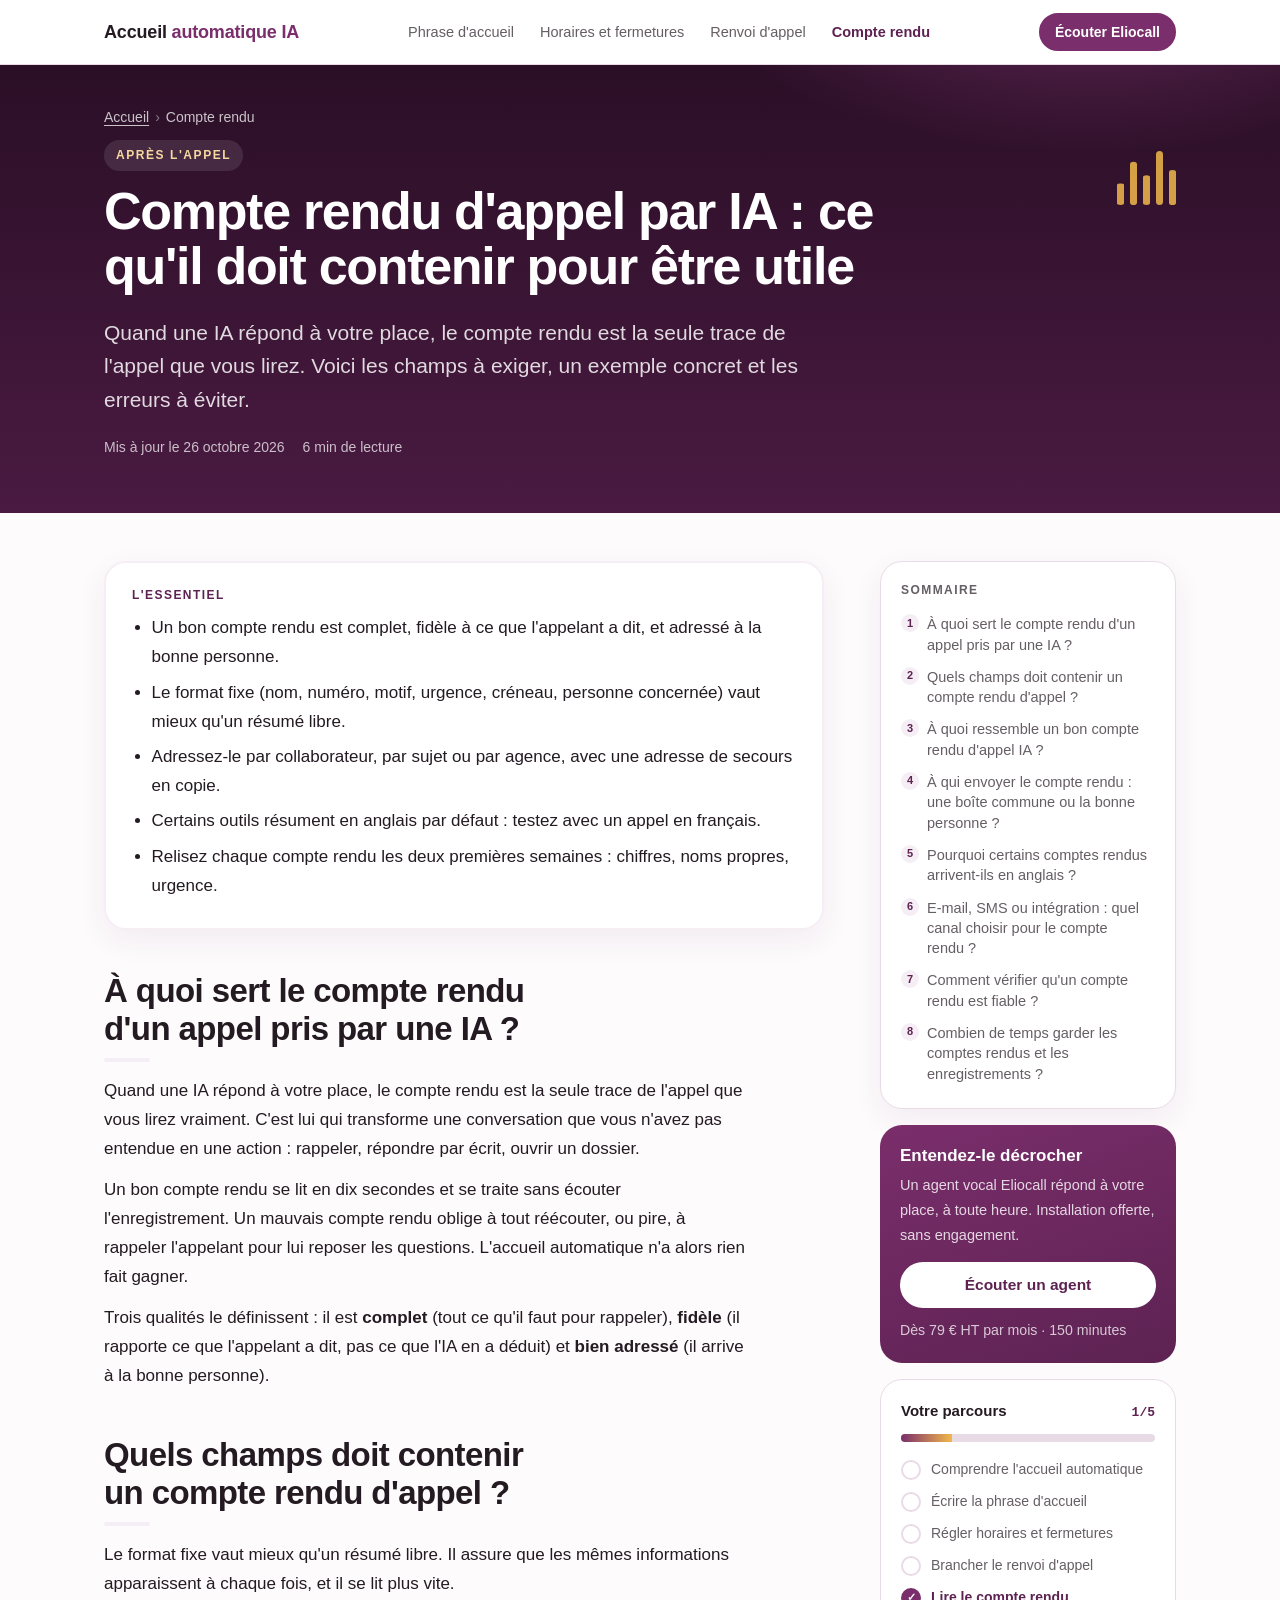
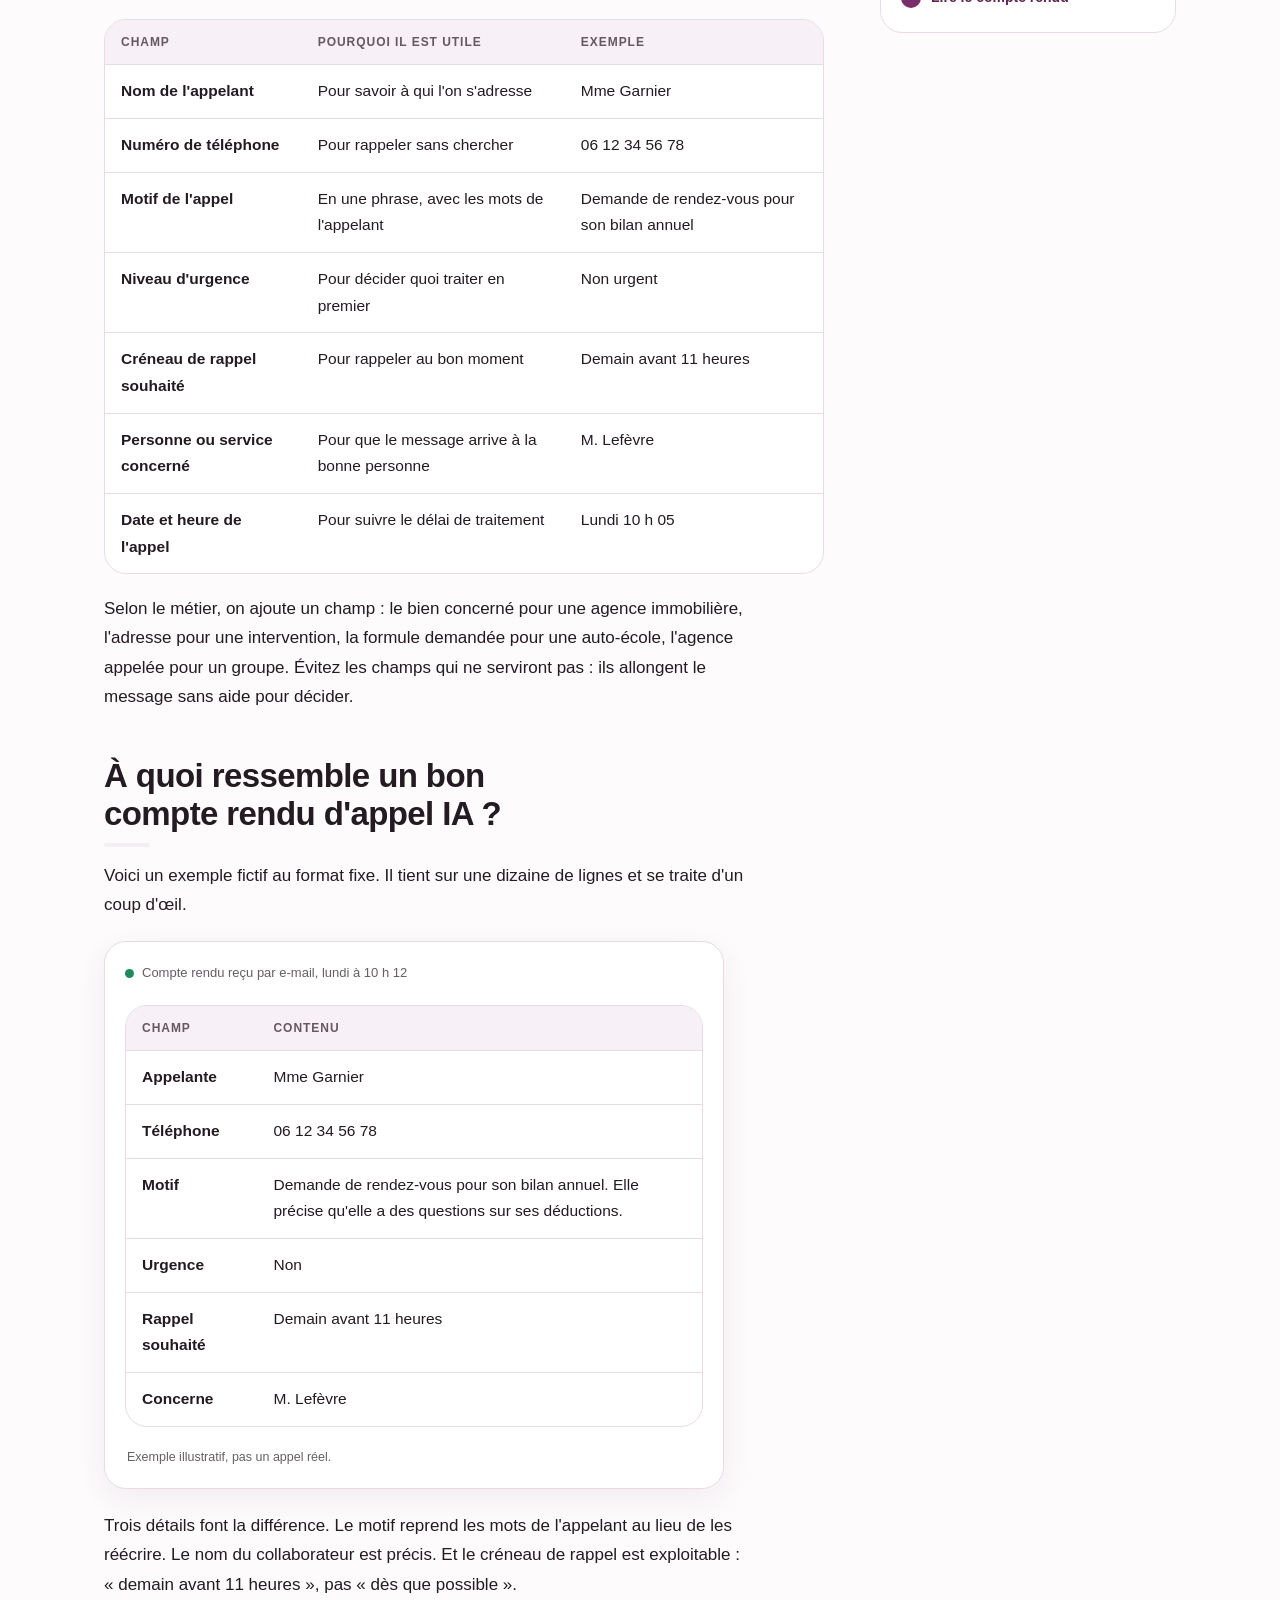
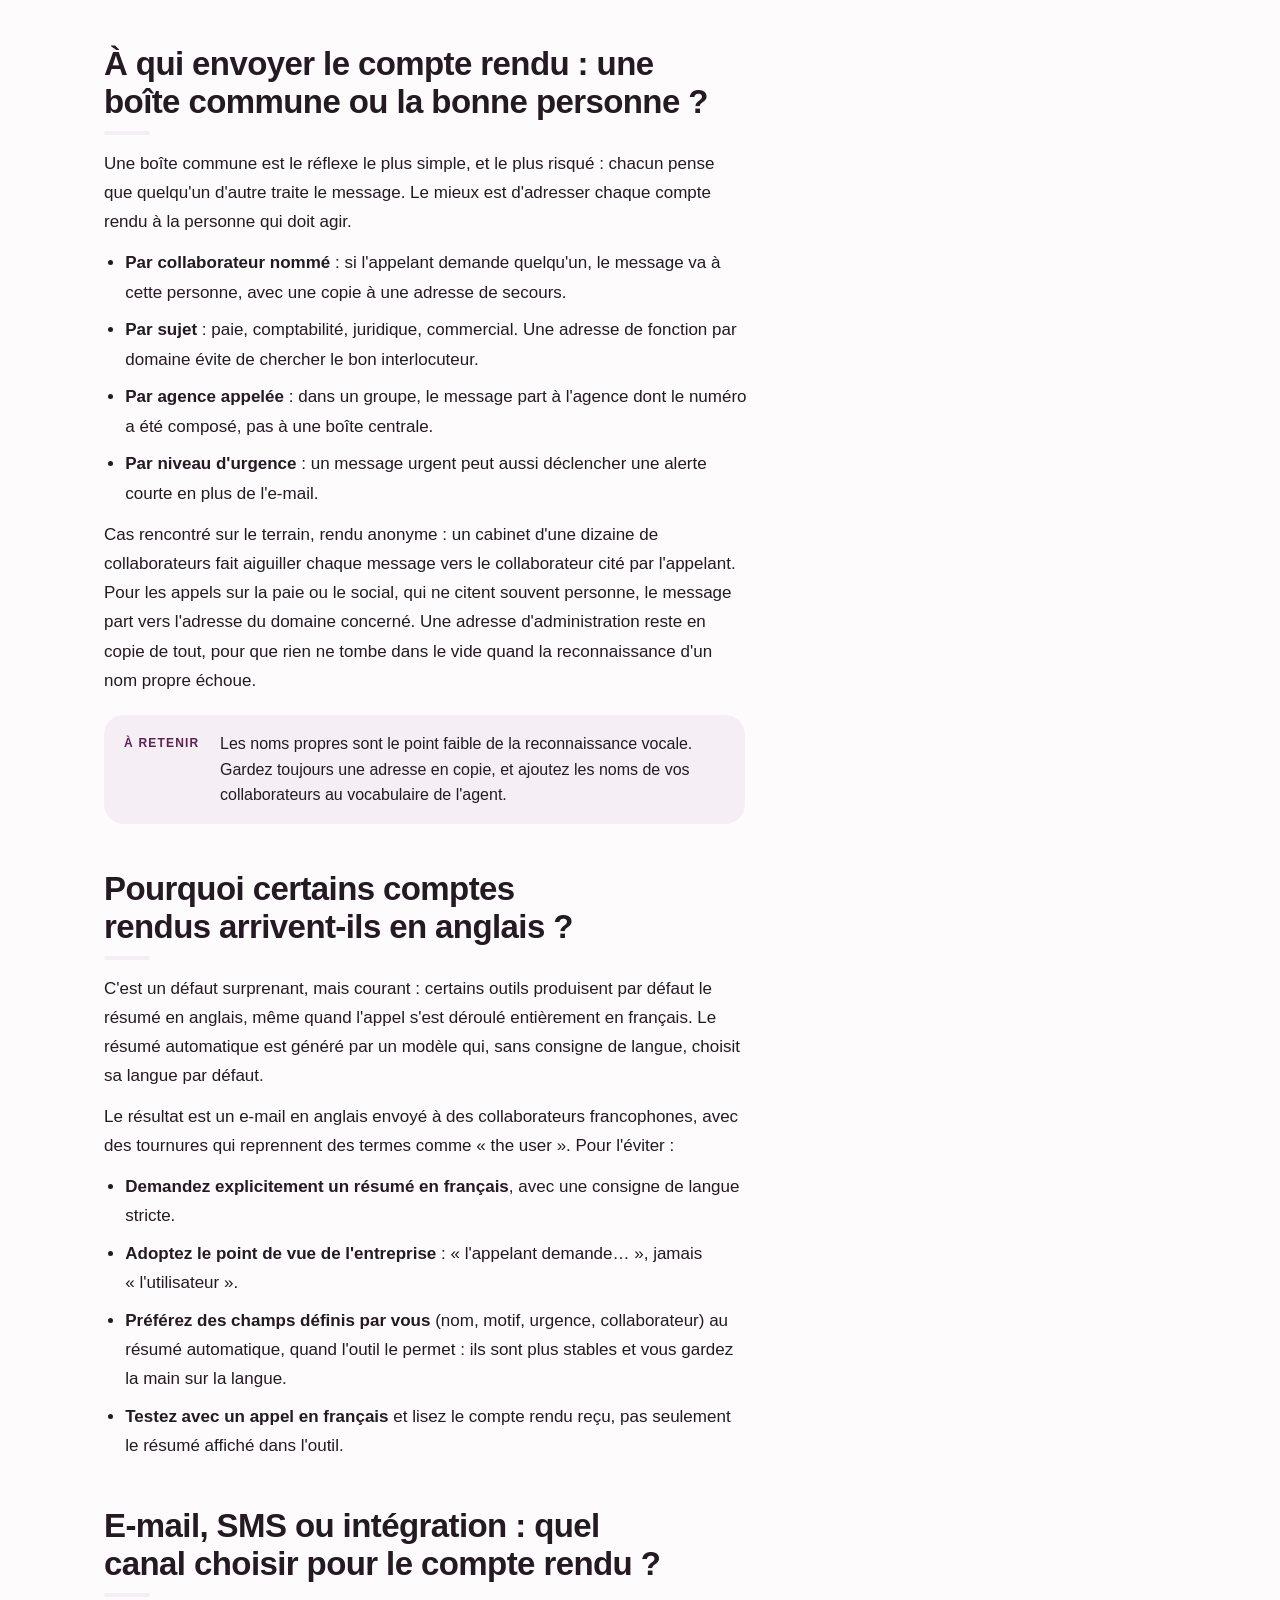
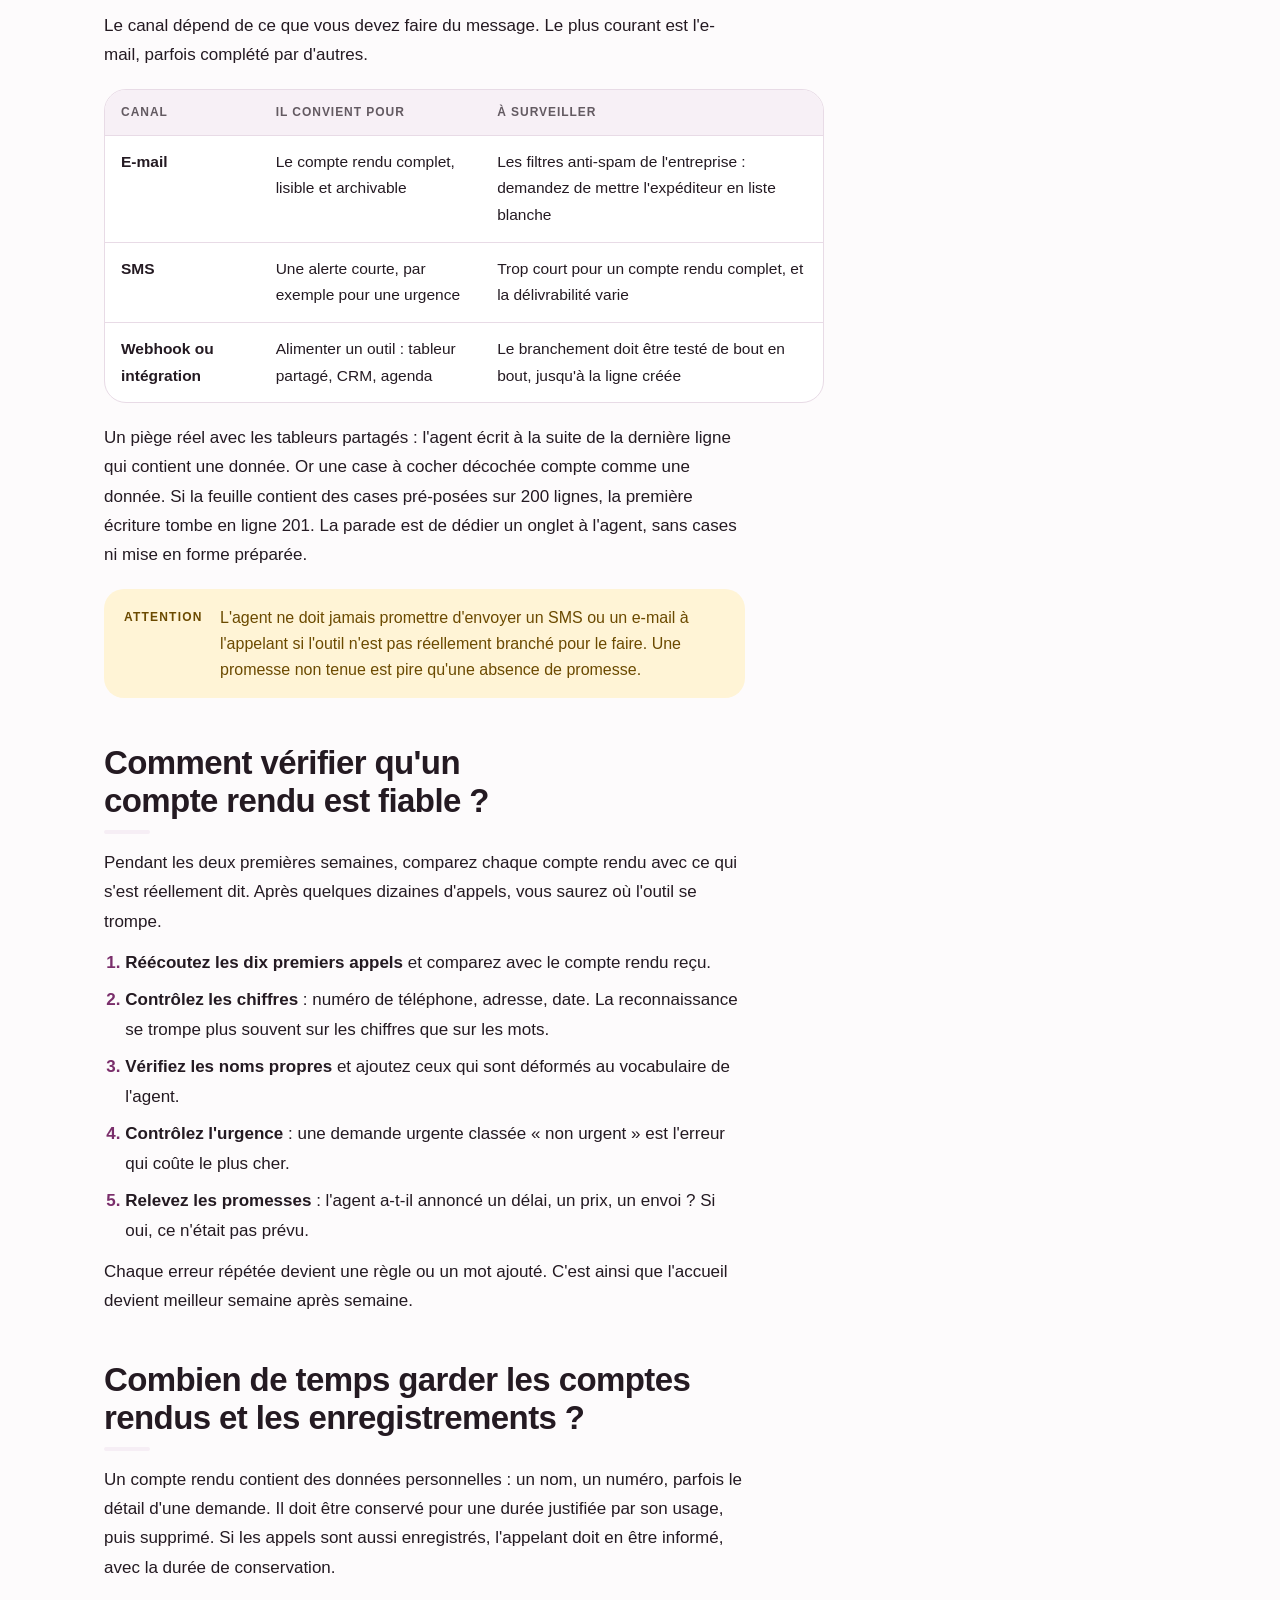
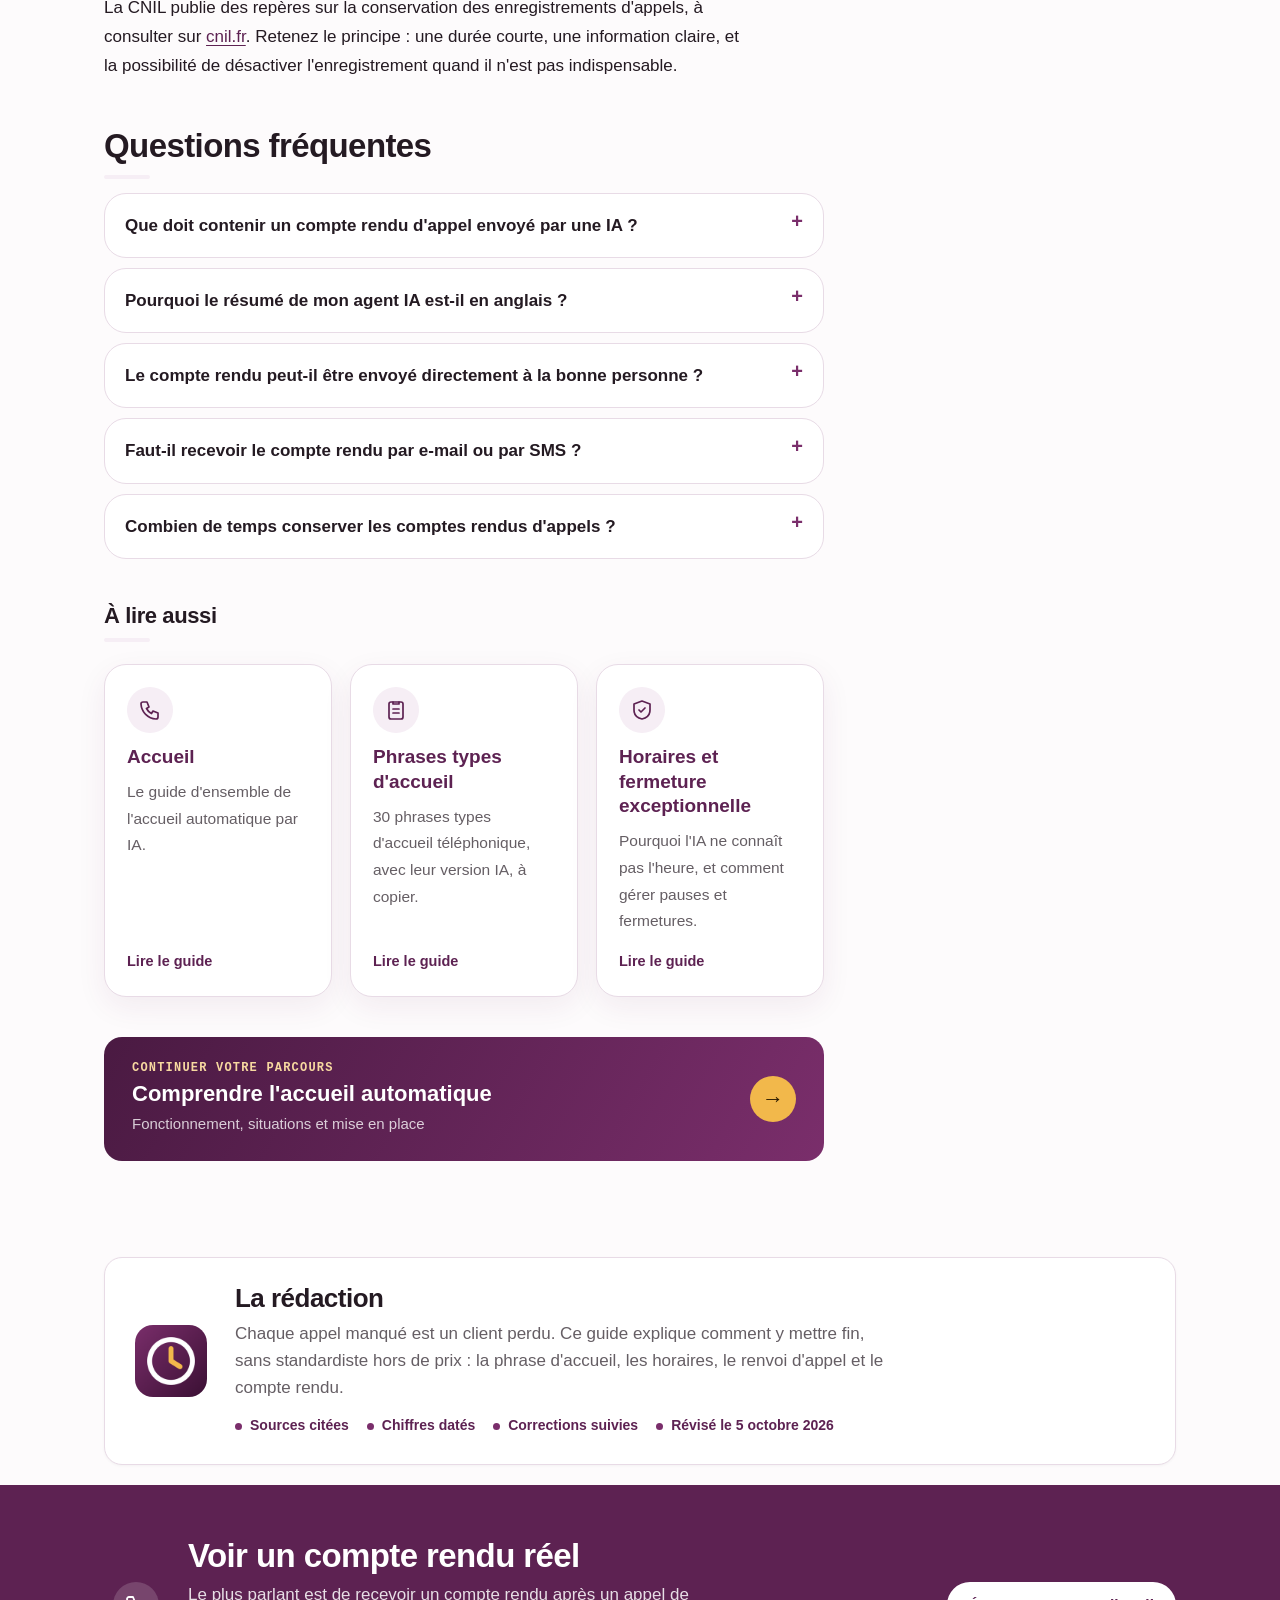
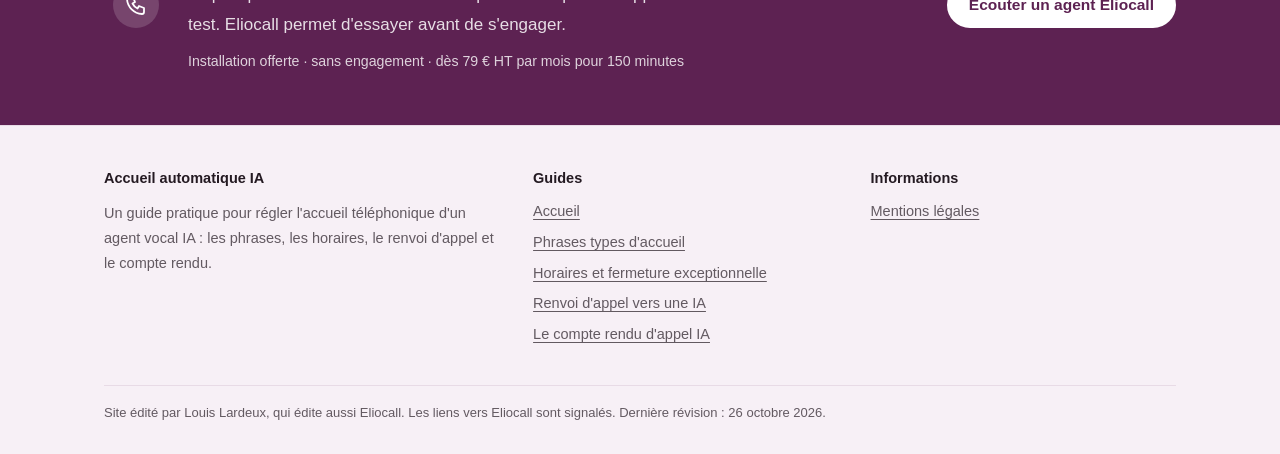
==== commit b4ac5ed1: "SEO 19/11 : page phrases types d'accueil téléphonique, 30 exemples avec version IA et bouton copier " ====
--- a/compte-rendu-d-appel-ia/index.html
+++ b/compte-rendu-d-appel-ia/index.html
@@ -36,11 +36,11 @@
 <header class="a-top"><div class="a-wrap"><a class="a-brand" href="/">Accueil <span>automatique IA</span></a><nav class="a-nav" aria-label="Navigation"><a href="/phrase-d-accueil-ia/">Phrase d'accueil</a><a href="/horaires-pause-midi-fermeture/">Horaires et fermetures</a><a href="/renvoi-d-appel-vers-une-ia/">Renvoi d'appel</a><a href="/compte-rendu-d-appel-ia/" class="a-cur">Compte rendu</a></nav><a class="a-btn a-small" href="https://eliocall.com/?utm_source=accueil-telephonique-automatique-ia&amp;utm_medium=guide&amp;utm_campaign=header" rel="nofollow sponsored noopener">Écouter Eliocall</a></div></header>
 <main id="contenu">
 <div class="a-page-head"><div class="a-wrap"><div class="a-eq" aria-hidden="true"><i></i><i></i><i></i><i></i><i></i></div><div class="a-crumbs"><a href="/">Accueil</a><i>›</i>Compte rendu</div><div class="a-kicker">Après l'appel</div><h1>Compte rendu d'appel par IA&nbsp;: ce qu'il doit contenir pour être utile</h1><p class="a-lead">Quand une IA répond à votre place, le compte rendu est la seule trace de l'appel que vous lirez. Voici les champs à exiger, un exemple concret et les erreurs à éviter.</p><div class="a-meta"><span>Mis à jour le 26 octobre 2026</span><span>6 min de lecture</span></div></div></div>
-<div class="a-wrap a-layout"><article class="a-doc"><div class="a-summary"><b>L'essentiel</b><ul><li>Un bon compte rendu est complet, fidèle à ce que l'appelant a dit, et adressé à la bonne personne.</li><li>Le format fixe (nom, numéro, motif, urgence, créneau, personne concernée) vaut mieux qu'un résumé libre.</li><li>Adressez-le par collaborateur, par sujet ou par agence, avec une adresse de secours en copie.</li><li>Certains outils résument en anglais par défaut&nbsp;: testez avec un appel en français.</li><li>Relisez chaque compte rendu les deux premières semaines&nbsp;: chiffres, noms propres, urgence.</li></ul></div><section id="a-quoi-sert-le-compte-rendu-d-un-appel-pris-par-" class="a-rv"><h2>À quoi sert le compte rendu d'un appel pris par une IA&nbsp;?</h2><p>Quand une IA répond à votre place, le compte rendu est la seule trace de l'appel que vous lirez vraiment. C'est lui qui transforme une conversation que vous n'avez pas entendue en une action&nbsp;: rappeler, répondre par écrit, ouvrir un dossier.</p><p>Un bon compte rendu se lit en dix secondes et se traite sans écouter l'enregistrement. Un mauvais compte rendu oblige à tout réécouter, ou pire, à rappeler l'appelant pour lui reposer les questions. L'accueil automatique n'a alors rien fait gagner.</p><p>Trois qualités le définissent&nbsp;: il est <strong>complet</strong> (tout ce qu'il faut pour rappeler), <strong>fidèle</strong> (il rapporte ce que l'appelant a dit, pas ce que l'IA en a déduit) et <strong>bien adressé</strong> (il arrive à la bonne personne).</p></section><section id="quels-champs-doit-contenir-un-compte-rendu-d-app" class="a-rv"><h2>Quels champs doit contenir un compte rendu d'appel&nbsp;?</h2><p>Le format fixe vaut mieux qu'un résumé libre. Il assure que les mêmes informations apparaissent à chaque fois, et il se lit plus vite.</p><div class="a-tablewrap"><table><tr><th>Champ</th><th>Pourquoi il est utile</th><th>Exemple</th></tr><tr><td>Nom de l'appelant</td><td>Pour savoir à qui l'on s'adresse</td><td>Mme Garnier</td></tr><tr><td>Numéro de téléphone</td><td>Pour rappeler sans chercher</td><td>06 12 34 56 78</td></tr><tr><td>Motif de l'appel</td><td>En une phrase, avec les mots de l'appelant</td><td>Demande de rendez-vous pour son bilan annuel</td></tr><tr><td>Niveau d'urgence</td><td>Pour décider quoi traiter en premier</td><td>Non urgent</td></tr><tr><td>Créneau de rappel souhaité</td><td>Pour rappeler au bon moment</td><td>Demain avant 11 heures</td></tr><tr><td>Personne ou service concerné</td><td>Pour que le message arrive à la bonne personne</td><td>M. Lefèvre</td></tr><tr><td>Date et heure de l'appel</td><td>Pour suivre le délai de traitement</td><td>Lundi 10 h 05</td></tr></table></div><p>Selon le métier, on ajoute un champ&nbsp;: le bien concerné pour une agence immobilière, l'adresse pour une intervention, la formule demandée pour une auto-école, l'agence appelée pour un groupe. Évitez les champs qui ne serviront pas&nbsp;: ils allongent le message sans aide pour décider.</p></section><section id="a-quoi-ressemble-un-bon-compte-rendu-d-appel-ia" class="a-rv"><h2>À quoi ressemble un bon compte rendu d'appel IA&nbsp;?</h2><p>Voici un exemple fictif au format fixe. Il tient sur une dizaine de lignes et se traite d'un coup d'œil.</p><div class="a-callbox" role="img" aria-label="Exemple illustratif de compte rendu d'appel"><div class="a-bar"><span class="a-dot"></span> Compte rendu reçu par e-mail, lundi à 10 h 12</div><div class="a-tablewrap"><table><tr><th>Champ</th><th>Contenu</th></tr><tr><td>Appelante</td><td>Mme Garnier</td></tr><tr><td>Téléphone</td><td>06 12 34 56 78</td></tr><tr><td>Motif</td><td>Demande de rendez-vous pour son bilan annuel. Elle précise qu'elle a des questions sur ses déductions.</td></tr><tr><td>Urgence</td><td>Non</td></tr><tr><td>Rappel souhaité</td><td>Demain avant 11 heures</td></tr><tr><td>Concerne</td><td>M. Lefèvre</td></tr></table></div><p class="a-note">Exemple illustratif, pas un appel réel.</p></div><p>Trois détails font la différence. Le motif reprend les mots de l'appelant au lieu de les réécrire. Le nom du collaborateur est précis. Et le créneau de rappel est exploitable&nbsp;: «&nbsp;demain avant 11 heures&nbsp;», pas «&nbsp;dès que possible&nbsp;».</p></section><section id="a-qui-envoyer-le-compte-rendu-une-boite-commune-" class="a-rv"><h2>À qui envoyer le compte rendu&nbsp;: une boîte commune ou la bonne personne&nbsp;?</h2><p>Une boîte commune est le réflexe le plus simple, et le plus risqué&nbsp;: chacun pense que quelqu'un d'autre traite le message. Le mieux est d'adresser chaque compte rendu à la personne qui doit agir.</p><ul class="a-clean"><li><strong>Par collaborateur nommé</strong>&nbsp;: si l'appelant demande quelqu'un, le message va à cette personne, avec une copie à une adresse de secours.</li><li><strong>Par sujet</strong>&nbsp;: paie, comptabilité, juridique, commercial. Une adresse de fonction par domaine évite de chercher le bon interlocuteur.</li><li><strong>Par agence appelée</strong>&nbsp;: dans un groupe, le message part à l'agence dont le numéro a été composé, pas à une boîte centrale.</li><li><strong>Par niveau d'urgence</strong>&nbsp;: un message urgent peut aussi déclencher une alerte courte en plus de l'e-mail.</li></ul><p>Cas rencontré sur le terrain, rendu anonyme&nbsp;: un cabinet d'une dizaine de collaborateurs fait aiguiller chaque message vers le collaborateur cité par l'appelant. Pour les appels sur la paie ou le social, qui ne citent souvent personne, le message part vers l'adresse du domaine concerné. Une adresse d'administration reste en copie de tout, pour que rien ne tombe dans le vide quand la reconnaissance d'un nom propre échoue.</p><div class="a-callout a-co-tip"><strong>À retenir</strong><div><p>Les noms propres sont le point faible de la reconnaissance vocale. Gardez toujours une adresse en copie, et ajoutez les noms de vos collaborateurs au vocabulaire de l'agent.</p></div></div></section><section id="pourquoi-certains-comptes-rendus-arrivent-ils-en" class="a-rv"><h2>Pourquoi certains comptes rendus arrivent-ils en anglais&nbsp;?</h2><p>C'est un défaut surprenant, mais courant&nbsp;: certains outils produisent par défaut le résumé en anglais, même quand l'appel s'est déroulé entièrement en français. Le résumé automatique est généré par un modèle qui, sans consigne de langue, choisit sa langue par défaut.</p><p>Le résultat est un e-mail en anglais envoyé à des collaborateurs francophones, avec des tournures qui reprennent des termes comme «&nbsp;the user&nbsp;». Pour l'éviter&nbsp;:</p><ul class="a-clean"><li><strong>Demandez explicitement un résumé en français</strong>, avec une consigne de langue stricte.</li><li><strong>Adoptez le point de vue de l'entreprise</strong>&nbsp;: «&nbsp;l'appelant demande…&nbsp;», jamais «&nbsp;l'utilisateur&nbsp;».</li><li><strong>Préférez des champs définis par vous</strong> (nom, motif, urgence, collaborateur) au résumé automatique, quand l'outil le permet&nbsp;: ils sont plus stables et vous gardez la main sur la langue.</li><li><strong>Testez avec un appel en français</strong> et lisez le compte rendu reçu, pas seulement le résumé affiché dans l'outil.</li></ul></section><section id="e-mail-sms-ou-integration-quel-canal-choisir-pou" class="a-rv"><h2>E-mail, SMS ou intégration&nbsp;: quel canal choisir pour le compte rendu&nbsp;?</h2><p>Le canal dépend de ce que vous devez faire du message. Le plus courant est l'e-mail, parfois complété par d'autres.</p><div class="a-tablewrap"><table><tr><th>Canal</th><th>Il convient pour</th><th>À surveiller</th></tr><tr><td>E-mail</td><td>Le compte rendu complet, lisible et archivable</td><td>Les filtres anti-spam de l'entreprise&nbsp;: demandez de mettre l'expéditeur en liste blanche</td></tr><tr><td>SMS</td><td>Une alerte courte, par exemple pour une urgence</td><td>Trop court pour un compte rendu complet, et la délivrabilité varie</td></tr><tr><td>Webhook ou intégration</td><td>Alimenter un outil&nbsp;: tableur partagé, CRM, agenda</td><td>Le branchement doit être testé de bout en bout, jusqu'à la ligne créée</td></tr></table></div><p>Un piège réel avec les tableurs partagés&nbsp;: l'agent écrit à la suite de la dernière ligne qui contient une donnée. Or une case à cocher décochée compte comme une donnée. Si la feuille contient des cases pré-posées sur 200 lignes, la première écriture tombe en ligne 201. La parade est de dédier un onglet à l'agent, sans cases ni mise en forme préparée.</p><div class="a-callout a-co-warn"><strong>Attention</strong><div><p>L'agent ne doit jamais promettre d'envoyer un SMS ou un e-mail à l'appelant si l'outil n'est pas réellement branché pour le faire. Une promesse non tenue est pire qu'une absence de promesse.</p></div></div></section><section id="comment-verifier-qu-un-compte-rendu-est-fiable" class="a-rv"><h2>Comment vérifier qu'un compte rendu est fiable&nbsp;?</h2><p>Pendant les deux premières semaines, comparez chaque compte rendu avec ce qui s'est réellement dit. Après quelques dizaines d'appels, vous saurez où l'outil se trompe.</p><ol class="a-rules"><li><strong>Réécoutez les dix premiers appels</strong> et comparez avec le compte rendu reçu.</li><li><strong>Contrôlez les chiffres</strong>&nbsp;: numéro de téléphone, adresse, date. La reconnaissance se trompe plus souvent sur les chiffres que sur les mots.</li><li><strong>Vérifiez les noms propres</strong> et ajoutez ceux qui sont déformés au vocabulaire de l'agent.</li><li><strong>Contrôlez l'urgence</strong>&nbsp;: une demande urgente classée «&nbsp;non urgent&nbsp;» est l'erreur qui coûte le plus cher.</li><li><strong>Relevez les promesses</strong>&nbsp;: l'agent a-t-il annoncé un délai, un prix, un envoi&nbsp;? Si oui, ce n'était pas prévu.</li></ol><p>Chaque erreur répétée devient une règle ou un mot ajouté. C'est ainsi que l'accueil devient meilleur semaine après semaine.</p></section><section id="combien-de-temps-garder-les-comptes-rendus-et-le" class="a-rv"><h2>Combien de temps garder les comptes rendus et les enregistrements&nbsp;?</h2><p>Un compte rendu contient des données personnelles&nbsp;: un nom, un numéro, parfois le détail d'une demande. Il doit être conservé pour une durée justifiée par son usage, puis supprimé. Si les appels sont aussi enregistrés, l'appelant doit en être informé, avec la durée de conservation.</p><p>La CNIL publie des repères sur la conservation des enregistrements d'appels, à consulter sur <a href="https://www.cnil.fr/" rel="noopener">cnil.fr</a>. Retenez le principe&nbsp;: une durée courte, une information claire, et la possibilité de désactiver l'enregistrement quand il n'est pas indispensable.</p></section><section id="questions" class="a-rv"><h2>Questions fréquentes</h2><details><summary>Que doit contenir un compte rendu d'appel envoyé par une IA&nbsp;?</summary><p>Au minimum&nbsp;: le nom de l'appelant, son numéro de téléphone, le motif en une phrase, le niveau d'urgence, le créneau de rappel souhaité et la personne concernée. La date et l'heure de l'appel complètent le message.</p></details><details><summary>Pourquoi le résumé de mon agent IA est-il en anglais&nbsp;?</summary><p>Certains outils génèrent par défaut le résumé en anglais, même pour un appel en français. Demandez explicitement un résumé en français, ou utilisez des champs d'extraction définis par vous, puis testez avec un vrai appel.</p></details><details><summary>Le compte rendu peut-il être envoyé directement à la bonne personne&nbsp;?</summary><p>Oui, si l'agent identifie le collaborateur cité ou le sujet de l'appel. Gardez une adresse en copie pour les cas où un nom est mal reconnu.</p></details><details><summary>Faut-il recevoir le compte rendu par e-mail ou par SMS&nbsp;?</summary><p>L'e-mail convient pour le compte rendu complet. Le SMS convient pour une alerte courte, par exemple en cas d'urgence. Les deux peuvent se combiner.</p></details><details><summary>Combien de temps conserver les comptes rendus d'appels&nbsp;?</summary><p>Le temps nécessaire au traitement de la demande, pas davantage. Appliquez une durée définie, supprimez ensuite, et consultez les repères de la CNIL sur la conservation des enregistrements.</p></details></section><div class="a-related"><h2>À lire aussi</h2><div class="a-cards a-cols3"><a class="a-card" href="/"><span class="a-ico" aria-hidden="true"><svg viewBox="0 0 24 24" width="24" height="24" fill="none" stroke="currentColor" stroke-width="1.7" stroke-linecap="round" stroke-linejoin="round"><path d="M5 4h4l2 5-2.5 1.5a11 11 0 0 0 5 5L15 13l5 2v4a2 2 0 0 1-2 2A16 16 0 0 1 3 6a2 2 0 0 1 2-2z"/></svg></span><h3>Accueil</h3><p>Le guide d'ensemble de l'accueil automatique par IA.</p><span class="a-more">Lire le guide</span></a><a class="a-card" href="/phrase-d-accueil-ia/"><span class="a-ico" aria-hidden="true"><svg viewBox="0 0 24 24" width="24" height="24" fill="none" stroke="currentColor" stroke-width="1.7" stroke-linecap="round" stroke-linejoin="round"><rect x="5" y="4" width="14" height="17" rx="2"/><path d="M9 4v2h6V4M9 11h6M9 15h6"/></svg></span><h3>Phrase d'accueil d'un agent IA</h3><p>Quinze modèles de phrase d'accueil et les phrases types à garder.</p><span class="a-more">Lire le guide</span></a><a class="a-card" href="/horaires-pause-midi-fermeture/"><span class="a-ico" aria-hidden="true"><svg viewBox="0 0 24 24" width="24" height="24" fill="none" stroke="currentColor" stroke-width="1.7" stroke-linecap="round" stroke-linejoin="round"><path d="M12 3l8 3v6c0 5-3.5 8-8 9-4.5-1-8-4-8-9V6z"/><path d="M9 12l2 2 4-4"/></svg></span><h3>Horaires et fermeture exceptionnelle</h3><p>Pourquoi l'IA ne connaît pas l'heure, et comment gérer pauses et fermetures.</p><span class="a-more">Lire le guide</span></a></div></div><div id="nx-box" hidden></div></article><aside class="a-side"><nav class="a-toc" aria-label="Sommaire"><b>Sommaire</b><ol><li><a href="#a-quoi-sert-le-compte-rendu-d-un-appel-pris-par-">À quoi sert le compte rendu d'un appel pris par une IA&nbsp;?</a></li><li><a href="#quels-champs-doit-contenir-un-compte-rendu-d-app">Quels champs doit contenir un compte rendu d'appel&nbsp;?</a></li><li><a href="#a-quoi-ressemble-un-bon-compte-rendu-d-appel-ia">À quoi ressemble un bon compte rendu d'appel IA&nbsp;?</a></li><li><a href="#a-qui-envoyer-le-compte-rendu-une-boite-commune-">À qui envoyer le compte rendu&nbsp;: une boîte commune ou la bonne personne&nbsp;?</a></li><li><a href="#pourquoi-certains-comptes-rendus-arrivent-ils-en">Pourquoi certains comptes rendus arrivent-ils en anglais&nbsp;?</a></li><li><a href="#e-mail-sms-ou-integration-quel-canal-choisir-pou">E-mail, SMS ou intégration&nbsp;: quel canal choisir pour le compte rendu&nbsp;?</a></li><li><a href="#comment-verifier-qu-un-compte-rendu-est-fiable">Comment vérifier qu'un compte rendu est fiable&nbsp;?</a></li><li><a href="#combien-de-temps-garder-les-comptes-rendus-et-le">Combien de temps garder les comptes rendus et les enregistrements&nbsp;?</a></li></ol></nav><div class="a-sidecta"><b>Entendez-le décrocher</b><p>Un agent vocal Eliocall répond à votre place, à toute heure. Installation offerte, sans engagement.</p><a class="a-btn" href="https://eliocall.com/?utm_source=accueil-telephonique-automatique-ia&utm_medium=guide&utm_campaign=ecouter#hero-form" rel="nofollow sponsored noopener">Écouter un agent</a><small style="display:block;margin-top:10px;opacity:.75">Dès 79 € HT par mois · 150 minutes</small></div><div id="jr-box" hidden></div></aside></div>
-<section class="a-rdn" id="redaction"><div class="a-wrap"><div class="a-rdc"><img class="a-rdm" src="/icon-192.png" alt="" width="72" height="72" loading="lazy" decoding="async"><div><h2>La rédaction</h2><p>Chaque appel manqué est un client perdu. Ce guide explique comment y mettre fin, sans standardiste hors de prix&nbsp;: la phrase d'accueil, les horaires, le renvoi d'appel et le compte rendu.</p><ul><li>Sources citées</li><li>Chiffres datés</li><li>Corrections suivies</li><li>Révisé le 5 octobre 2026</li></ul></div></div></div></section>
+<div class="a-wrap a-layout"><article class="a-doc"><div class="a-summary"><b>L'essentiel</b><ul><li>Un bon compte rendu est complet, fidèle à ce que l'appelant a dit, et adressé à la bonne personne.</li><li>Le format fixe (nom, numéro, motif, urgence, créneau, personne concernée) vaut mieux qu'un résumé libre.</li><li>Adressez-le par collaborateur, par sujet ou par agence, avec une adresse de secours en copie.</li><li>Certains outils résument en anglais par défaut&nbsp;: testez avec un appel en français.</li><li>Relisez chaque compte rendu les deux premières semaines&nbsp;: chiffres, noms propres, urgence.</li></ul></div><section id="a-quoi-sert-le-compte-rendu-d-un-appel-pris-par-" class="a-rv"><h2>À quoi sert le compte rendu d'un appel pris par une IA&nbsp;?</h2><p>Quand une IA répond à votre place, le compte rendu est la seule trace de l'appel que vous lirez vraiment. C'est lui qui transforme une conversation que vous n'avez pas entendue en une action&nbsp;: rappeler, répondre par écrit, ouvrir un dossier.</p><p>Un bon compte rendu se lit en dix secondes et se traite sans écouter l'enregistrement. Un mauvais compte rendu oblige à tout réécouter, ou pire, à rappeler l'appelant pour lui reposer les questions. L'accueil automatique n'a alors rien fait gagner.</p><p>Trois qualités le définissent&nbsp;: il est <strong>complet</strong> (tout ce qu'il faut pour rappeler), <strong>fidèle</strong> (il rapporte ce que l'appelant a dit, pas ce que l'IA en a déduit) et <strong>bien adressé</strong> (il arrive à la bonne personne).</p></section><section id="quels-champs-doit-contenir-un-compte-rendu-d-app" class="a-rv"><h2>Quels champs doit contenir un compte rendu d'appel&nbsp;?</h2><p>Le format fixe vaut mieux qu'un résumé libre. Il assure que les mêmes informations apparaissent à chaque fois, et il se lit plus vite.</p><div class="a-tablewrap"><table><tr><th>Champ</th><th>Pourquoi il est utile</th><th>Exemple</th></tr><tr><td>Nom de l'appelant</td><td>Pour savoir à qui l'on s'adresse</td><td>Mme Garnier</td></tr><tr><td>Numéro de téléphone</td><td>Pour rappeler sans chercher</td><td>06 12 34 56 78</td></tr><tr><td>Motif de l'appel</td><td>En une phrase, avec les mots de l'appelant</td><td>Demande de rendez-vous pour son bilan annuel</td></tr><tr><td>Niveau d'urgence</td><td>Pour décider quoi traiter en premier</td><td>Non urgent</td></tr><tr><td>Créneau de rappel souhaité</td><td>Pour rappeler au bon moment</td><td>Demain avant 11 heures</td></tr><tr><td>Personne ou service concerné</td><td>Pour que le message arrive à la bonne personne</td><td>M. Lefèvre</td></tr><tr><td>Date et heure de l'appel</td><td>Pour suivre le délai de traitement</td><td>Lundi 10 h 05</td></tr></table></div><p>Selon le métier, on ajoute un champ&nbsp;: le bien concerné pour une agence immobilière, l'adresse pour une intervention, la formule demandée pour une auto-école, l'agence appelée pour un groupe. Évitez les champs qui ne serviront pas&nbsp;: ils allongent le message sans aide pour décider.</p></section><section id="a-quoi-ressemble-un-bon-compte-rendu-d-appel-ia" class="a-rv"><h2>À quoi ressemble un bon compte rendu d'appel IA&nbsp;?</h2><p>Voici un exemple fictif au format fixe. Il tient sur une dizaine de lignes et se traite d'un coup d'œil.</p><div class="a-callbox" role="img" aria-label="Exemple illustratif de compte rendu d'appel"><div class="a-bar"><span class="a-dot"></span> Compte rendu reçu par e-mail, lundi à 10 h 12</div><div class="a-tablewrap"><table><tr><th>Champ</th><th>Contenu</th></tr><tr><td>Appelante</td><td>Mme Garnier</td></tr><tr><td>Téléphone</td><td>06 12 34 56 78</td></tr><tr><td>Motif</td><td>Demande de rendez-vous pour son bilan annuel. Elle précise qu'elle a des questions sur ses déductions.</td></tr><tr><td>Urgence</td><td>Non</td></tr><tr><td>Rappel souhaité</td><td>Demain avant 11 heures</td></tr><tr><td>Concerne</td><td>M. Lefèvre</td></tr></table></div><p class="a-note">Exemple illustratif, pas un appel réel.</p></div><p>Trois détails font la différence. Le motif reprend les mots de l'appelant au lieu de les réécrire. Le nom du collaborateur est précis. Et le créneau de rappel est exploitable&nbsp;: «&nbsp;demain avant 11 heures&nbsp;», pas «&nbsp;dès que possible&nbsp;».</p></section><section id="a-qui-envoyer-le-compte-rendu-une-boite-commune-" class="a-rv"><h2>À qui envoyer le compte rendu&nbsp;: une boîte commune ou la bonne personne&nbsp;?</h2><p>Une boîte commune est le réflexe le plus simple, et le plus risqué&nbsp;: chacun pense que quelqu'un d'autre traite le message. Le mieux est d'adresser chaque compte rendu à la personne qui doit agir.</p><ul class="a-clean"><li><strong>Par collaborateur nommé</strong>&nbsp;: si l'appelant demande quelqu'un, le message va à cette personne, avec une copie à une adresse de secours.</li><li><strong>Par sujet</strong>&nbsp;: paie, comptabilité, juridique, commercial. Une adresse de fonction par domaine évite de chercher le bon interlocuteur.</li><li><strong>Par agence appelée</strong>&nbsp;: dans un groupe, le message part à l'agence dont le numéro a été composé, pas à une boîte centrale.</li><li><strong>Par niveau d'urgence</strong>&nbsp;: un message urgent peut aussi déclencher une alerte courte en plus de l'e-mail.</li></ul><p>Cas rencontré sur le terrain, rendu anonyme&nbsp;: un cabinet d'une dizaine de collaborateurs fait aiguiller chaque message vers le collaborateur cité par l'appelant. Pour les appels sur la paie ou le social, qui ne citent souvent personne, le message part vers l'adresse du domaine concerné. Une adresse d'administration reste en copie de tout, pour que rien ne tombe dans le vide quand la reconnaissance d'un nom propre échoue.</p><div class="a-callout a-co-tip"><strong>À retenir</strong><div><p>Les noms propres sont le point faible de la reconnaissance vocale. Gardez toujours une adresse en copie, et ajoutez les noms de vos collaborateurs au vocabulaire de l'agent.</p></div></div></section><section id="pourquoi-certains-comptes-rendus-arrivent-ils-en" class="a-rv"><h2>Pourquoi certains comptes rendus arrivent-ils en anglais&nbsp;?</h2><p>C'est un défaut surprenant, mais courant&nbsp;: certains outils produisent par défaut le résumé en anglais, même quand l'appel s'est déroulé entièrement en français. Le résumé automatique est généré par un modèle qui, sans consigne de langue, choisit sa langue par défaut.</p><p>Le résultat est un e-mail en anglais envoyé à des collaborateurs francophones, avec des tournures qui reprennent des termes comme «&nbsp;the user&nbsp;». Pour l'éviter&nbsp;:</p><ul class="a-clean"><li><strong>Demandez explicitement un résumé en français</strong>, avec une consigne de langue stricte.</li><li><strong>Adoptez le point de vue de l'entreprise</strong>&nbsp;: «&nbsp;l'appelant demande…&nbsp;», jamais «&nbsp;l'utilisateur&nbsp;».</li><li><strong>Préférez des champs définis par vous</strong> (nom, motif, urgence, collaborateur) au résumé automatique, quand l'outil le permet&nbsp;: ils sont plus stables et vous gardez la main sur la langue.</li><li><strong>Testez avec un appel en français</strong> et lisez le compte rendu reçu, pas seulement le résumé affiché dans l'outil.</li></ul></section><section id="e-mail-sms-ou-integration-quel-canal-choisir-pou" class="a-rv"><h2>E-mail, SMS ou intégration&nbsp;: quel canal choisir pour le compte rendu&nbsp;?</h2><p>Le canal dépend de ce que vous devez faire du message. Le plus courant est l'e-mail, parfois complété par d'autres.</p><div class="a-tablewrap"><table><tr><th>Canal</th><th>Il convient pour</th><th>À surveiller</th></tr><tr><td>E-mail</td><td>Le compte rendu complet, lisible et archivable</td><td>Les filtres anti-spam de l'entreprise&nbsp;: demandez de mettre l'expéditeur en liste blanche</td></tr><tr><td>SMS</td><td>Une alerte courte, par exemple pour une urgence</td><td>Trop court pour un compte rendu complet, et la délivrabilité varie</td></tr><tr><td>Webhook ou intégration</td><td>Alimenter un outil&nbsp;: tableur partagé, CRM, agenda</td><td>Le branchement doit être testé de bout en bout, jusqu'à la ligne créée</td></tr></table></div><p>Un piège réel avec les tableurs partagés&nbsp;: l'agent écrit à la suite de la dernière ligne qui contient une donnée. Or une case à cocher décochée compte comme une donnée. Si la feuille contient des cases pré-posées sur 200 lignes, la première écriture tombe en ligne 201. La parade est de dédier un onglet à l'agent, sans cases ni mise en forme préparée.</p><div class="a-callout a-co-warn"><strong>Attention</strong><div><p>L'agent ne doit jamais promettre d'envoyer un SMS ou un e-mail à l'appelant si l'outil n'est pas réellement branché pour le faire. Une promesse non tenue est pire qu'une absence de promesse.</p></div></div></section><section id="comment-verifier-qu-un-compte-rendu-est-fiable" class="a-rv"><h2>Comment vérifier qu'un compte rendu est fiable&nbsp;?</h2><p>Pendant les deux premières semaines, comparez chaque compte rendu avec ce qui s'est réellement dit. Après quelques dizaines d'appels, vous saurez où l'outil se trompe.</p><ol class="a-rules"><li><strong>Réécoutez les dix premiers appels</strong> et comparez avec le compte rendu reçu.</li><li><strong>Contrôlez les chiffres</strong>&nbsp;: numéro de téléphone, adresse, date. La reconnaissance se trompe plus souvent sur les chiffres que sur les mots.</li><li><strong>Vérifiez les noms propres</strong> et ajoutez ceux qui sont déformés au vocabulaire de l'agent.</li><li><strong>Contrôlez l'urgence</strong>&nbsp;: une demande urgente classée «&nbsp;non urgent&nbsp;» est l'erreur qui coûte le plus cher.</li><li><strong>Relevez les promesses</strong>&nbsp;: l'agent a-t-il annoncé un délai, un prix, un envoi&nbsp;? Si oui, ce n'était pas prévu.</li></ol><p>Chaque erreur répétée devient une règle ou un mot ajouté. C'est ainsi que l'accueil devient meilleur semaine après semaine.</p></section><section id="combien-de-temps-garder-les-comptes-rendus-et-le" class="a-rv"><h2>Combien de temps garder les comptes rendus et les enregistrements&nbsp;?</h2><p>Un compte rendu contient des données personnelles&nbsp;: un nom, un numéro, parfois le détail d'une demande. Il doit être conservé pour une durée justifiée par son usage, puis supprimé. Si les appels sont aussi enregistrés, l'appelant doit en être informé, avec la durée de conservation.</p><p>La CNIL publie des repères sur la conservation des enregistrements d'appels, à consulter sur <a href="https://www.cnil.fr/" rel="noopener">cnil.fr</a>. Retenez le principe&nbsp;: une durée courte, une information claire, et la possibilité de désactiver l'enregistrement quand il n'est pas indispensable.</p></section><section id="questions" class="a-rv"><h2>Questions fréquentes</h2><details><summary>Que doit contenir un compte rendu d'appel envoyé par une IA&nbsp;?</summary><p>Au minimum&nbsp;: le nom de l'appelant, son numéro de téléphone, le motif en une phrase, le niveau d'urgence, le créneau de rappel souhaité et la personne concernée. La date et l'heure de l'appel complètent le message.</p></details><details><summary>Pourquoi le résumé de mon agent IA est-il en anglais&nbsp;?</summary><p>Certains outils génèrent par défaut le résumé en anglais, même pour un appel en français. Demandez explicitement un résumé en français, ou utilisez des champs d'extraction définis par vous, puis testez avec un vrai appel.</p></details><details><summary>Le compte rendu peut-il être envoyé directement à la bonne personne&nbsp;?</summary><p>Oui, si l'agent identifie le collaborateur cité ou le sujet de l'appel. Gardez une adresse en copie pour les cas où un nom est mal reconnu.</p></details><details><summary>Faut-il recevoir le compte rendu par e-mail ou par SMS&nbsp;?</summary><p>L'e-mail convient pour le compte rendu complet. Le SMS convient pour une alerte courte, par exemple en cas d'urgence. Les deux peuvent se combiner.</p></details><details><summary>Combien de temps conserver les comptes rendus d'appels&nbsp;?</summary><p>Le temps nécessaire au traitement de la demande, pas davantage. Appliquez une durée définie, supprimez ensuite, et consultez les repères de la CNIL sur la conservation des enregistrements.</p></details></section><div class="a-related"><h2>À lire aussi</h2><div class="a-cards a-cols3"><a class="a-card" href="/"><span class="a-ico" aria-hidden="true"><svg viewBox="0 0 24 24" width="24" height="24" fill="none" stroke="currentColor" stroke-width="1.7" stroke-linecap="round" stroke-linejoin="round"><path d="M5 4h4l2 5-2.5 1.5a11 11 0 0 0 5 5L15 13l5 2v4a2 2 0 0 1-2 2A16 16 0 0 1 3 6a2 2 0 0 1 2-2z"/></svg></span><h3>Accueil</h3><p>Le guide d'ensemble de l'accueil automatique par IA.</p><span class="a-more">Lire le guide</span></a><a class="a-card" href="/phrase-d-accueil-ia/"><span class="a-ico" aria-hidden="true"><svg viewBox="0 0 24 24" width="24" height="24" fill="none" stroke="currentColor" stroke-width="1.7" stroke-linecap="round" stroke-linejoin="round"><rect x="5" y="4" width="14" height="17" rx="2"/><path d="M9 4v2h6V4M9 11h6M9 15h6"/></svg></span><h3>Phrases types d'accueil</h3><p>30 phrases types d'accueil téléphonique, avec leur version IA, à copier.</p><span class="a-more">Lire le guide</span></a><a class="a-card" href="/horaires-pause-midi-fermeture/"><span class="a-ico" aria-hidden="true"><svg viewBox="0 0 24 24" width="24" height="24" fill="none" stroke="currentColor" stroke-width="1.7" stroke-linecap="round" stroke-linejoin="round"><path d="M12 3l8 3v6c0 5-3.5 8-8 9-4.5-1-8-4-8-9V6z"/><path d="M9 12l2 2 4-4"/></svg></span><h3>Horaires et fermeture exceptionnelle</h3><p>Pourquoi l'IA ne connaît pas l'heure, et comment gérer pauses et fermetures.</p><span class="a-more">Lire le guide</span></a></div></div><div id="nx-box" hidden></div></article><aside class="a-side"><nav class="a-toc" aria-label="Sommaire"><b>Sommaire</b><ol><li><a href="#a-quoi-sert-le-compte-rendu-d-un-appel-pris-par-">À quoi sert le compte rendu d'un appel pris par une IA&nbsp;?</a></li><li><a href="#quels-champs-doit-contenir-un-compte-rendu-d-app">Quels champs doit contenir un compte rendu d'appel&nbsp;?</a></li><li><a href="#a-quoi-ressemble-un-bon-compte-rendu-d-appel-ia">À quoi ressemble un bon compte rendu d'appel IA&nbsp;?</a></li><li><a href="#a-qui-envoyer-le-compte-rendu-une-boite-commune-">À qui envoyer le compte rendu&nbsp;: une boîte commune ou la bonne personne&nbsp;?</a></li><li><a href="#pourquoi-certains-comptes-rendus-arrivent-ils-en">Pourquoi certains comptes rendus arrivent-ils en anglais&nbsp;?</a></li><li><a href="#e-mail-sms-ou-integration-quel-canal-choisir-pou">E-mail, SMS ou intégration&nbsp;: quel canal choisir pour le compte rendu&nbsp;?</a></li><li><a href="#comment-verifier-qu-un-compte-rendu-est-fiable">Comment vérifier qu'un compte rendu est fiable&nbsp;?</a></li><li><a href="#combien-de-temps-garder-les-comptes-rendus-et-le">Combien de temps garder les comptes rendus et les enregistrements&nbsp;?</a></li></ol></nav><div class="a-sidecta"><b>Entendez-le décrocher</b><p>Un agent vocal Eliocall répond à votre place, à toute heure. Installation offerte, sans engagement.</p><a class="a-btn" href="https://eliocall.com/?utm_source=accueil-telephonique-automatique-ia&utm_medium=guide&utm_campaign=ecouter#hero-form" rel="nofollow sponsored noopener">Écouter un agent</a><small style="display:block;margin-top:10px;opacity:.75">Dès 79 € HT par mois · 150 minutes</small></div><div id="jr-box" hidden></div></aside></div>
+<section class="a-rdn" id="redaction"><div class="a-wrap"><div class="a-rdc"><img class="a-rdm" src="/icon-192.png" alt="Logo de la rédaction" width="72" height="72" loading="lazy" decoding="async"><div><h2>La rédaction</h2><p>Chaque appel manqué est un client perdu. Ce guide explique comment y mettre fin, sans standardiste hors de prix&nbsp;: la phrase d'accueil, les horaires, le renvoi d'appel et le compte rendu.</p><ul><li>Sources citées</li><li>Chiffres datés</li><li>Corrections suivies</li><li>Révisé le 5 octobre 2026</li></ul></div></div></div></section>
 <div class="a-band"><div class="a-wrap"><div><div class="a-rg" aria-hidden="true"><span></span><span></span><span></span><b><svg viewBox="0 0 24 24" width="24" height="24" fill="none" stroke="#fff" stroke-width="1.8" stroke-linecap="round" stroke-linejoin="round"><path d="M5 4h4l2 5-2.5 1.5a11 11 0 0 0 5 5L15 13l5 2v4a2 2 0 0 1-2 2A16 16 0 0 1 3 6a2 2 0 0 1 2-2z"/></svg></b></div><div><h2>Voir un compte rendu réel</h2><p>Le plus parlant est de recevoir un compte rendu après un appel de test. Eliocall permet d'essayer avant de s'engager.</p><small style="display:block;margin-top:10px;opacity:.8">Installation offerte · sans engagement · dès 79 € HT par mois pour 150 minutes</small></div></div><a class="a-btn" href="https://eliocall.com/?utm_source=accueil-telephonique-automatique-ia&amp;utm_medium=guide&amp;utm_campaign=accueil-compte-rendu" rel="nofollow sponsored noopener">Écouter un agent Eliocall</a></div></div>
 </main>
-<footer class="a-foot"><div class="a-wrap"><div><b>Accueil <span>automatique IA</span></b><p>Un guide pratique pour régler l'accueil téléphonique d'un agent vocal IA&nbsp;: les phrases, les horaires, le renvoi d'appel et le compte rendu.</p></div><div><b>Guides</b><ul><li><a href="/">Accueil</a></li><li><a href="/phrase-d-accueil-ia/">Phrase d'accueil d'un agent IA</a></li><li><a href="/horaires-pause-midi-fermeture/">Horaires et fermeture exceptionnelle</a></li><li><a href="/renvoi-d-appel-vers-une-ia/">Renvoi d'appel vers une IA</a></li><li><a href="/compte-rendu-d-appel-ia/">Le compte rendu d'appel IA</a></li></ul></div><div><b>Informations</b><ul><li><a href="/mentions-legales/">Mentions légales</a></li></ul></div><div class="a-small">Site édité par Louis Lardeux, qui édite aussi Eliocall. Les liens vers Eliocall sont signalés. Dernière révision&nbsp;: 26 octobre 2026.</div></div></footer>
+<footer class="a-foot"><div class="a-wrap"><div><b>Accueil <span>automatique IA</span></b><p>Un guide pratique pour régler l'accueil téléphonique d'un agent vocal IA&nbsp;: les phrases, les horaires, le renvoi d'appel et le compte rendu.</p></div><div><b>Guides</b><ul><li><a href="/">Accueil</a></li><li><a href="/phrase-d-accueil-ia/">Phrases types d'accueil</a></li><li><a href="/horaires-pause-midi-fermeture/">Horaires et fermeture exceptionnelle</a></li><li><a href="/renvoi-d-appel-vers-une-ia/">Renvoi d'appel vers une IA</a></li><li><a href="/compte-rendu-d-appel-ia/">Le compte rendu d'appel IA</a></li></ul></div><div><b>Informations</b><ul><li><a href="/mentions-legales/">Mentions légales</a></li></ul></div><div class="a-small">Site édité par Louis Lardeux, qui édite aussi Eliocall. Les liens vers Eliocall sont signalés. Dernière révision&nbsp;: 26 octobre 2026.</div></div></footer>
 <script>(function(){var P="a-",d=document;if(window.matchMedia&&matchMedia("(prefers-reduced-motion: reduce)").matches)return;window.__rvok=1;
 var rd=d.getElementById("rdp"),bar=rd&&rd.firstElementChild,top=d.querySelector("."+P+"top"),tk=false;
 function onS(){tk=false;var h=d.documentElement,max=h.scrollHeight-h.clientHeight,y=window.pageYOffset||h.scrollTop;if(bar&&max>0)bar.style.transform="scaleX("+Math.min(1,y/max)+")";if(top){if(y>8)top.classList.add(P+"sc");else top.classList.remove(P+"sc")}}
--- a/style.css
+++ b/style.css
@@ -474,6 +474,17 @@
 @media (max-width:560px){#rs-toast{left:12px;right:12px;max-width:none;bottom:76px}}
 @media (prefers-reduced-motion:reduce){#rs-toast{transition:none}}
 
+.a-mdl{border:1px solid var(--line);border-radius:12px;padding:12px 16px;margin:12px 0;background:var(--bg);display:grid;grid-template-columns:minmax(0,1fr) auto;gap:6px 14px;align-items:start}
+.a-mdl p{margin:0}
+.a-mdlh{font-weight:700;grid-column:1/-1}
+.a-mdlt{color:var(--ink)}
+.a-mdlb{font:inherit;font-size:.86em;font-weight:600;border:1px solid var(--accent);color:var(--accent-deep);background:var(--accent-soft);border-radius:8px;padding:6px 12px;cursor:pointer;min-height:36px;align-self:center}
+.a-mdlb:hover{background:var(--accent);color:var(--on-accent)}
+.a-mdlp{display:block}
+.a-mdlr{display:grid;grid-template-columns:minmax(0,1fr) auto;gap:6px 14px;align-items:start;margin-top:10px}
+.a-mdll{display:block;font-size:.78em;font-weight:700;text-transform:uppercase;letter-spacing:.06em;color:var(--accent-deep);margin-bottom:2px}
+@media (max-width:560px){.a-mdl,.a-mdlr{grid-template-columns:minmax(0,1fr)}.a-mdlb{justify-self:start}}
+
 .a-btn{border-radius:999px}
 .a-kicker{display:inline-block;background:var(--accent-soft);padding:5px 12px;border-radius:999px}
 .a-doc h2::after{content:"";display:block;width:46px;height:4px;border-radius:4px;background:var(--accent-soft);margin-top:10px}
